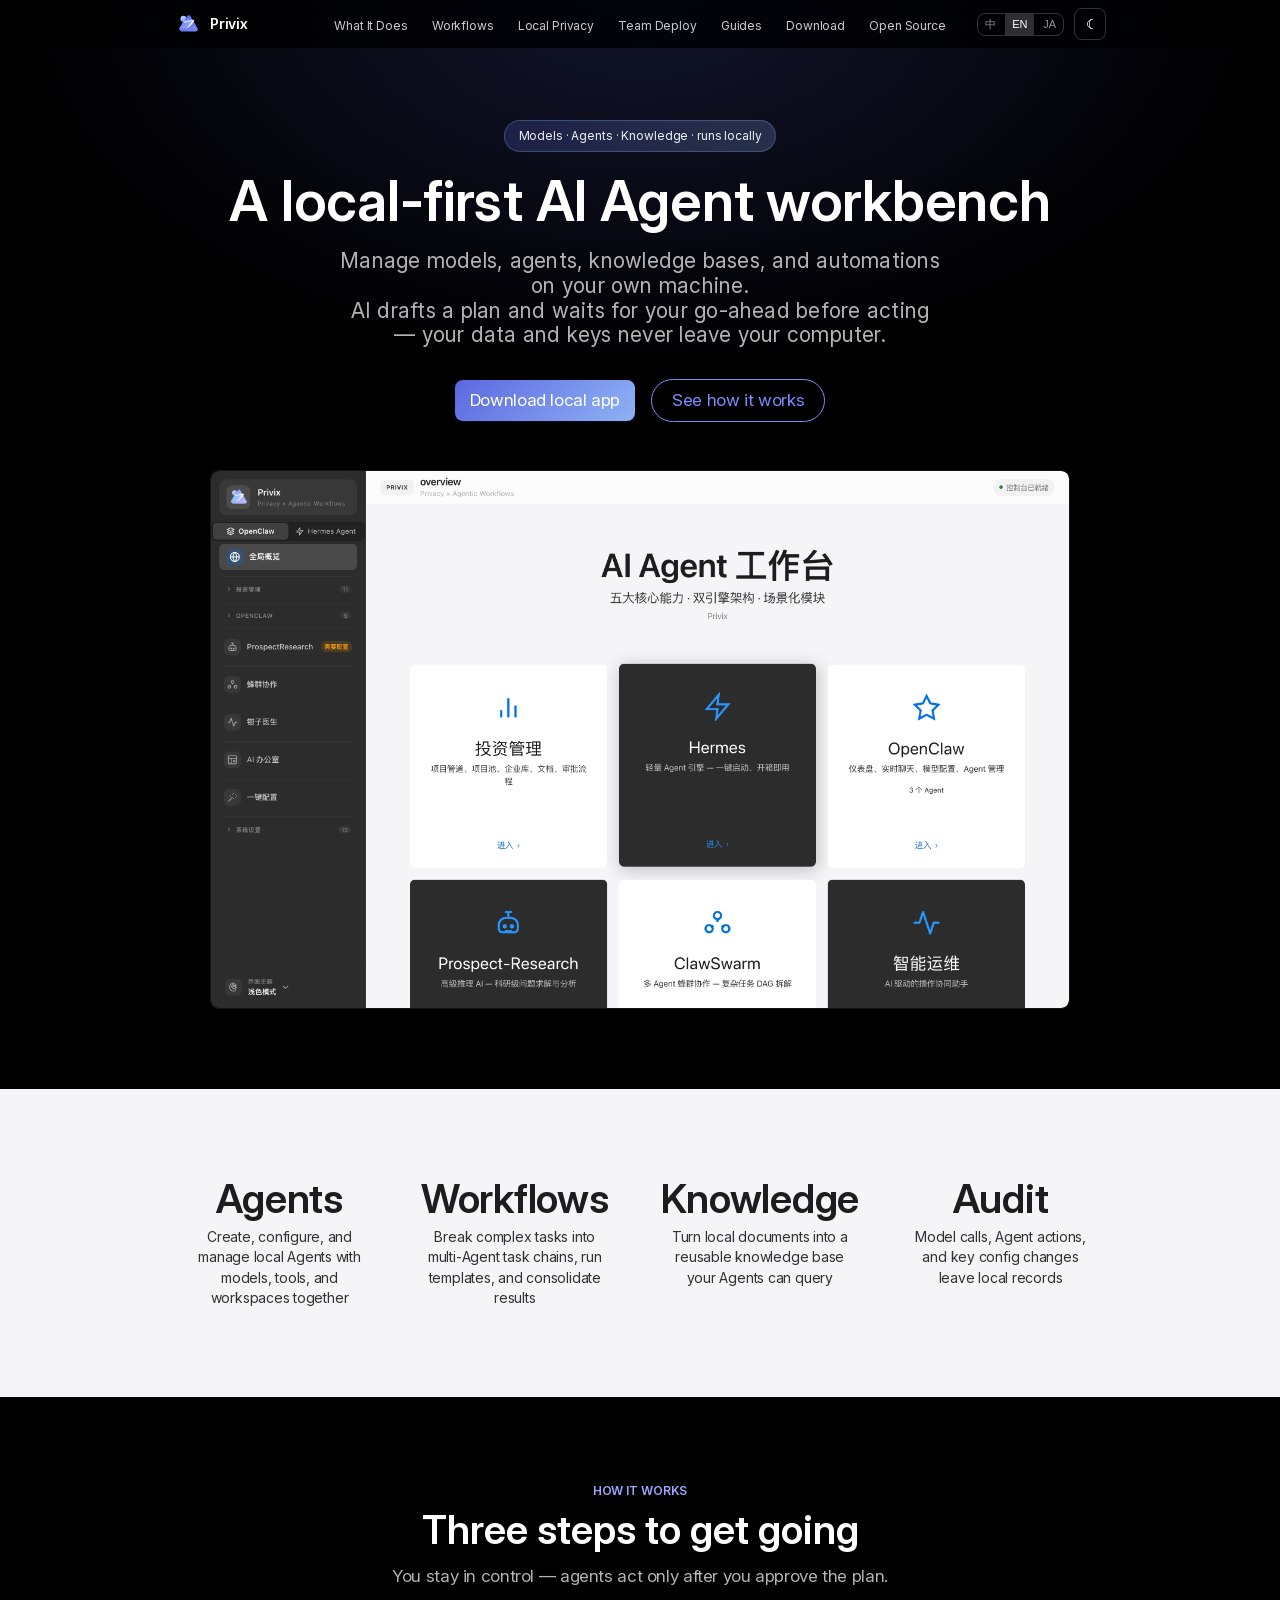
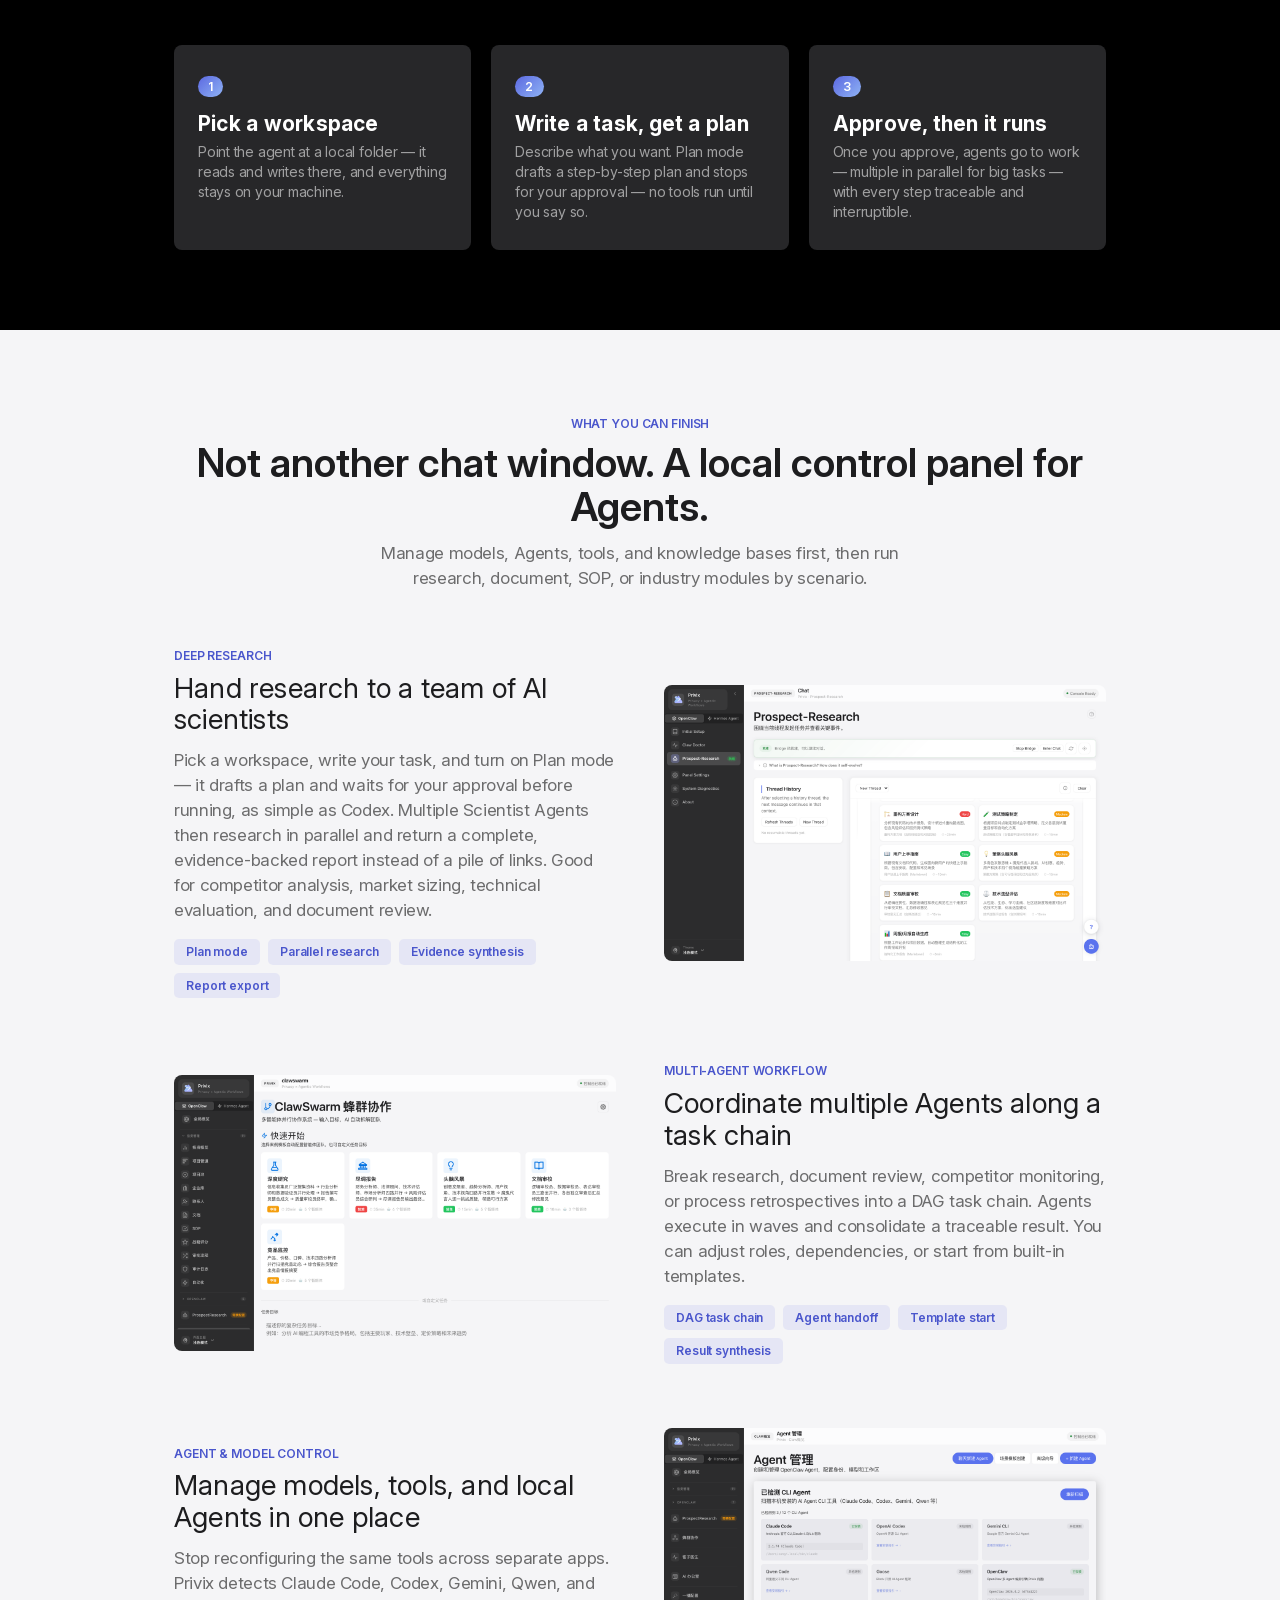
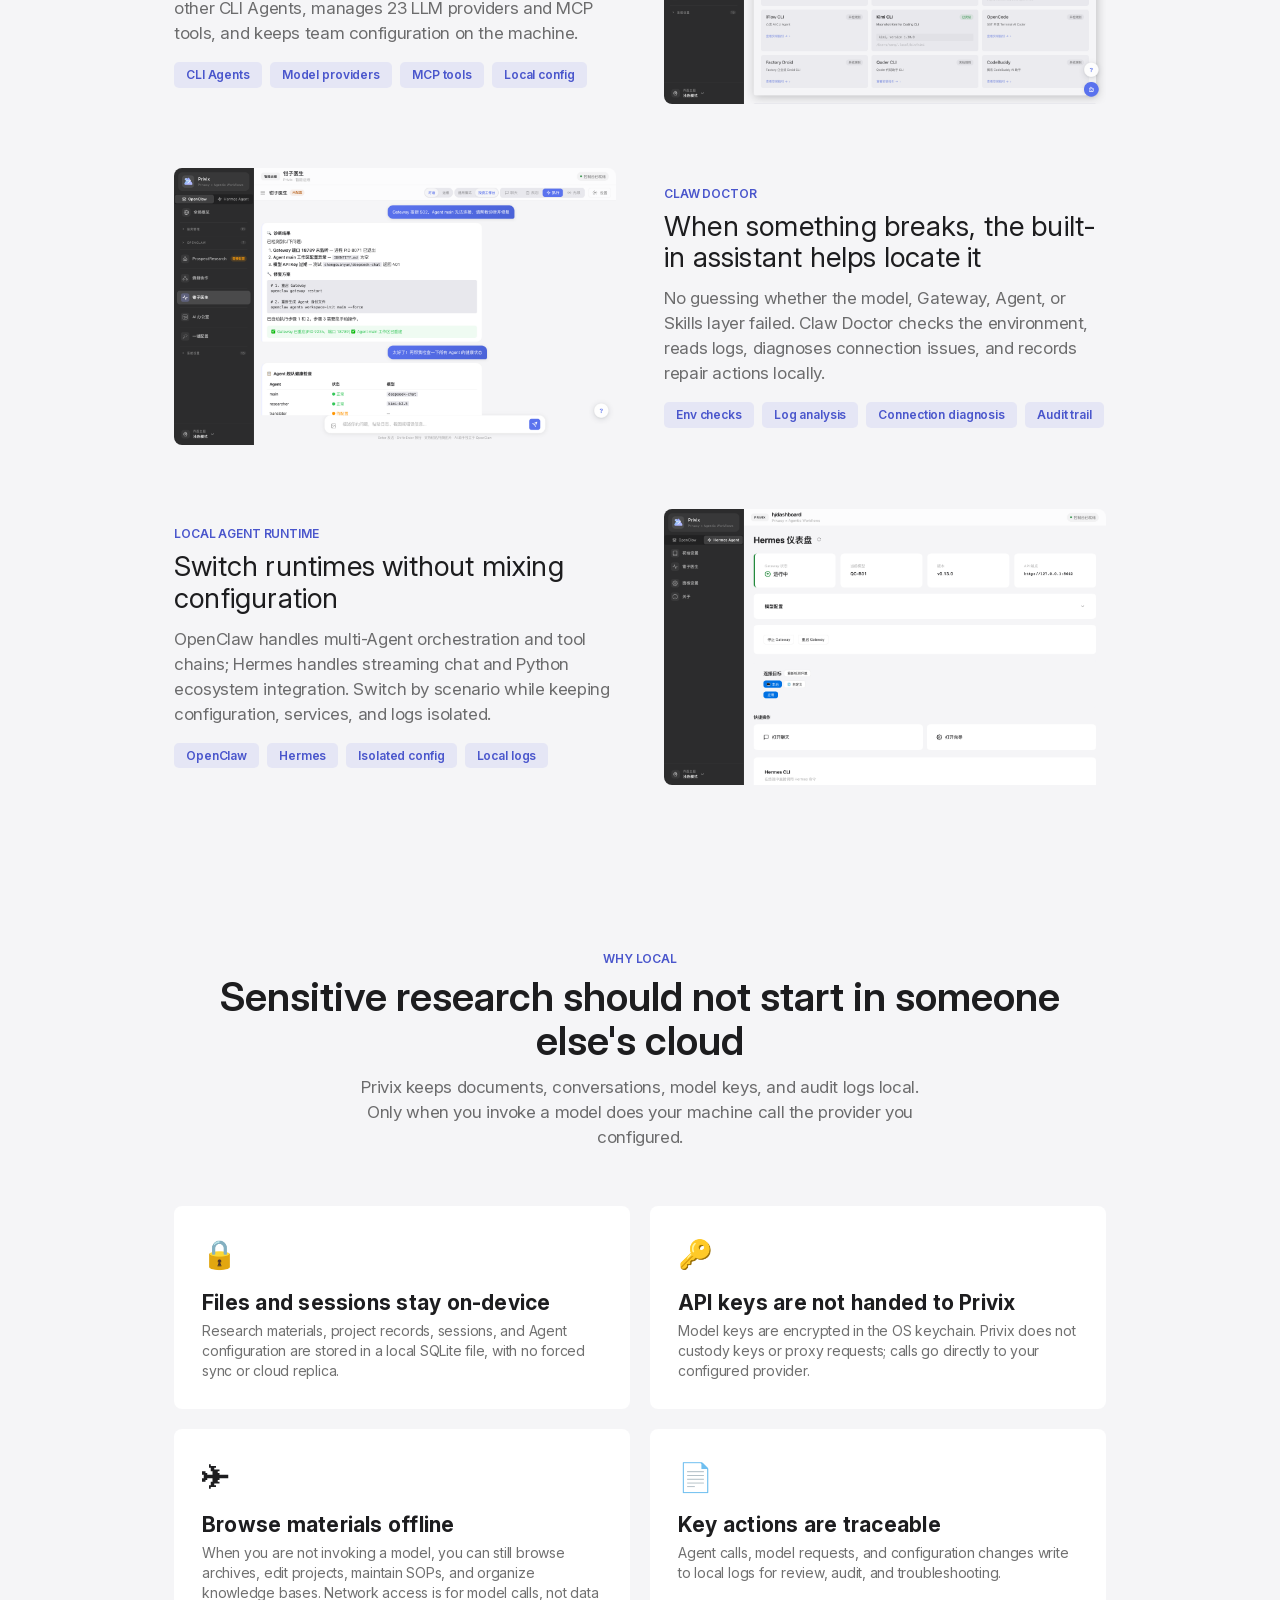
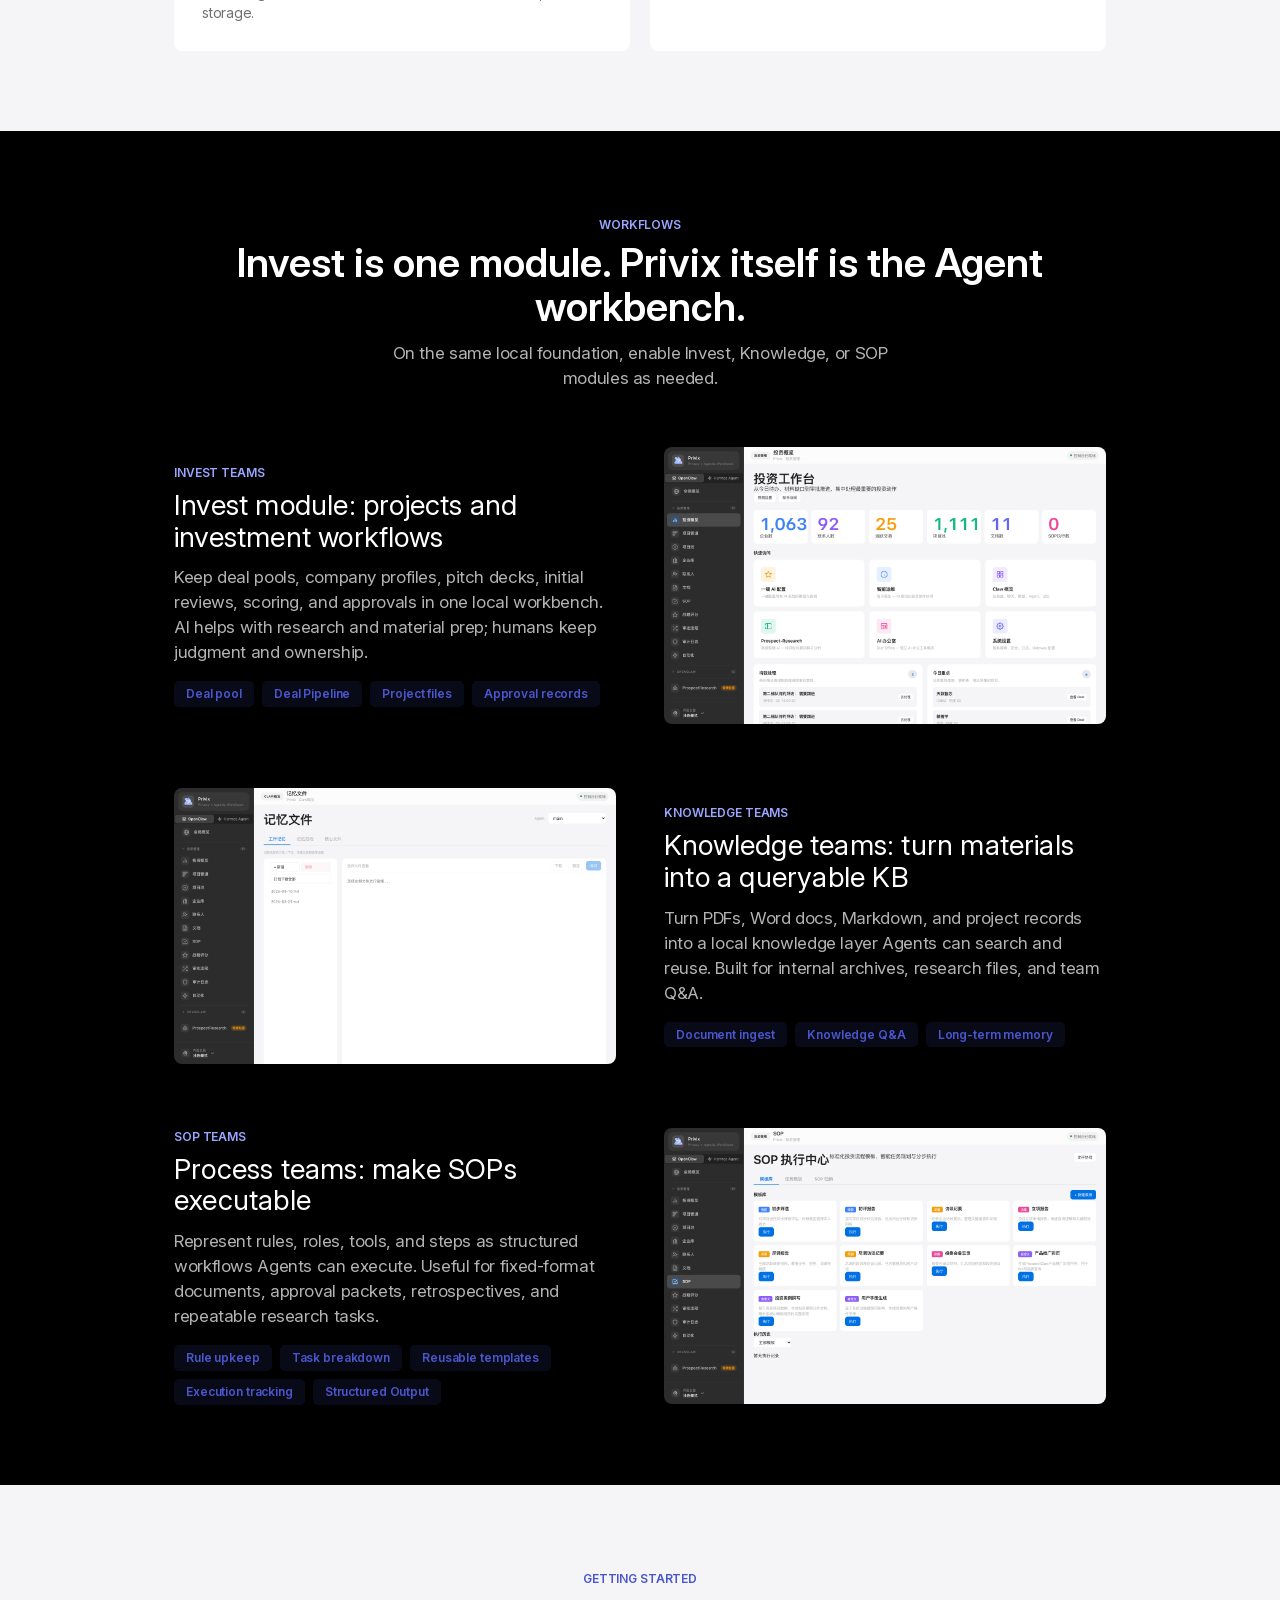
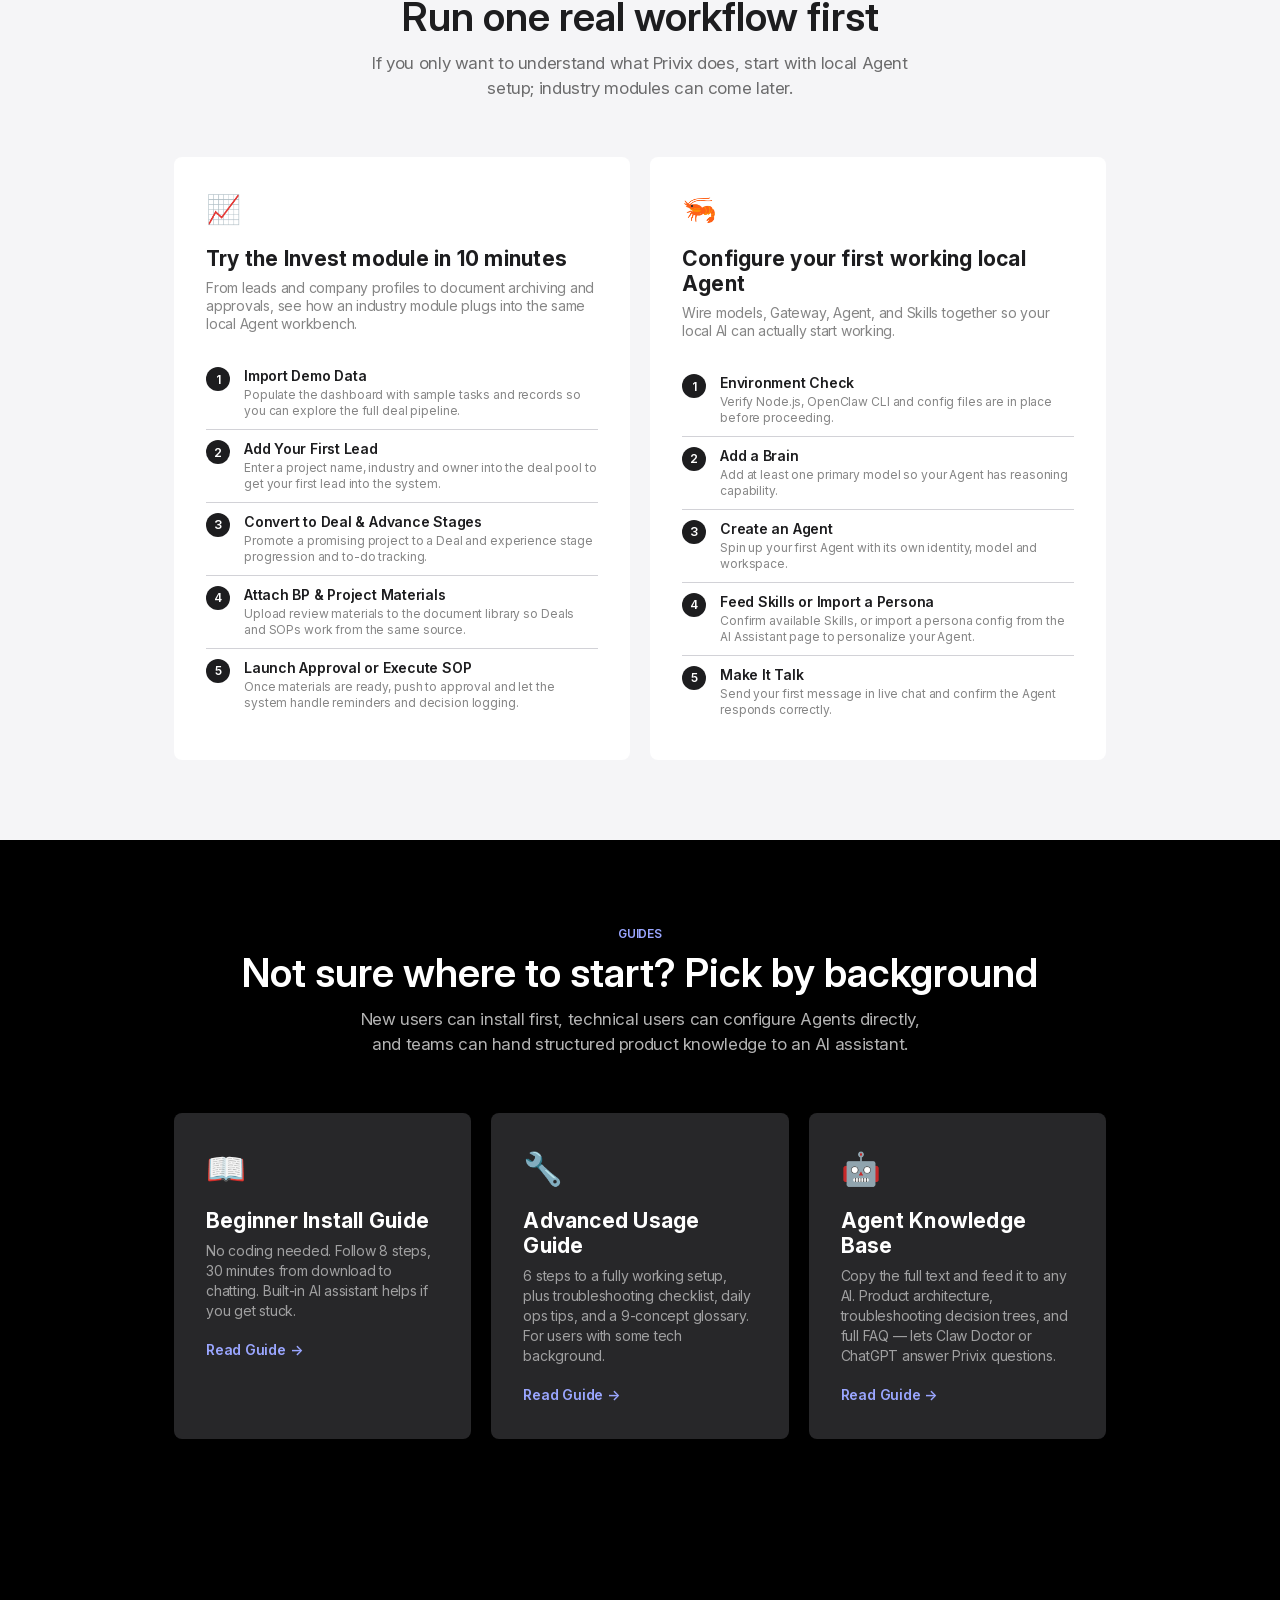
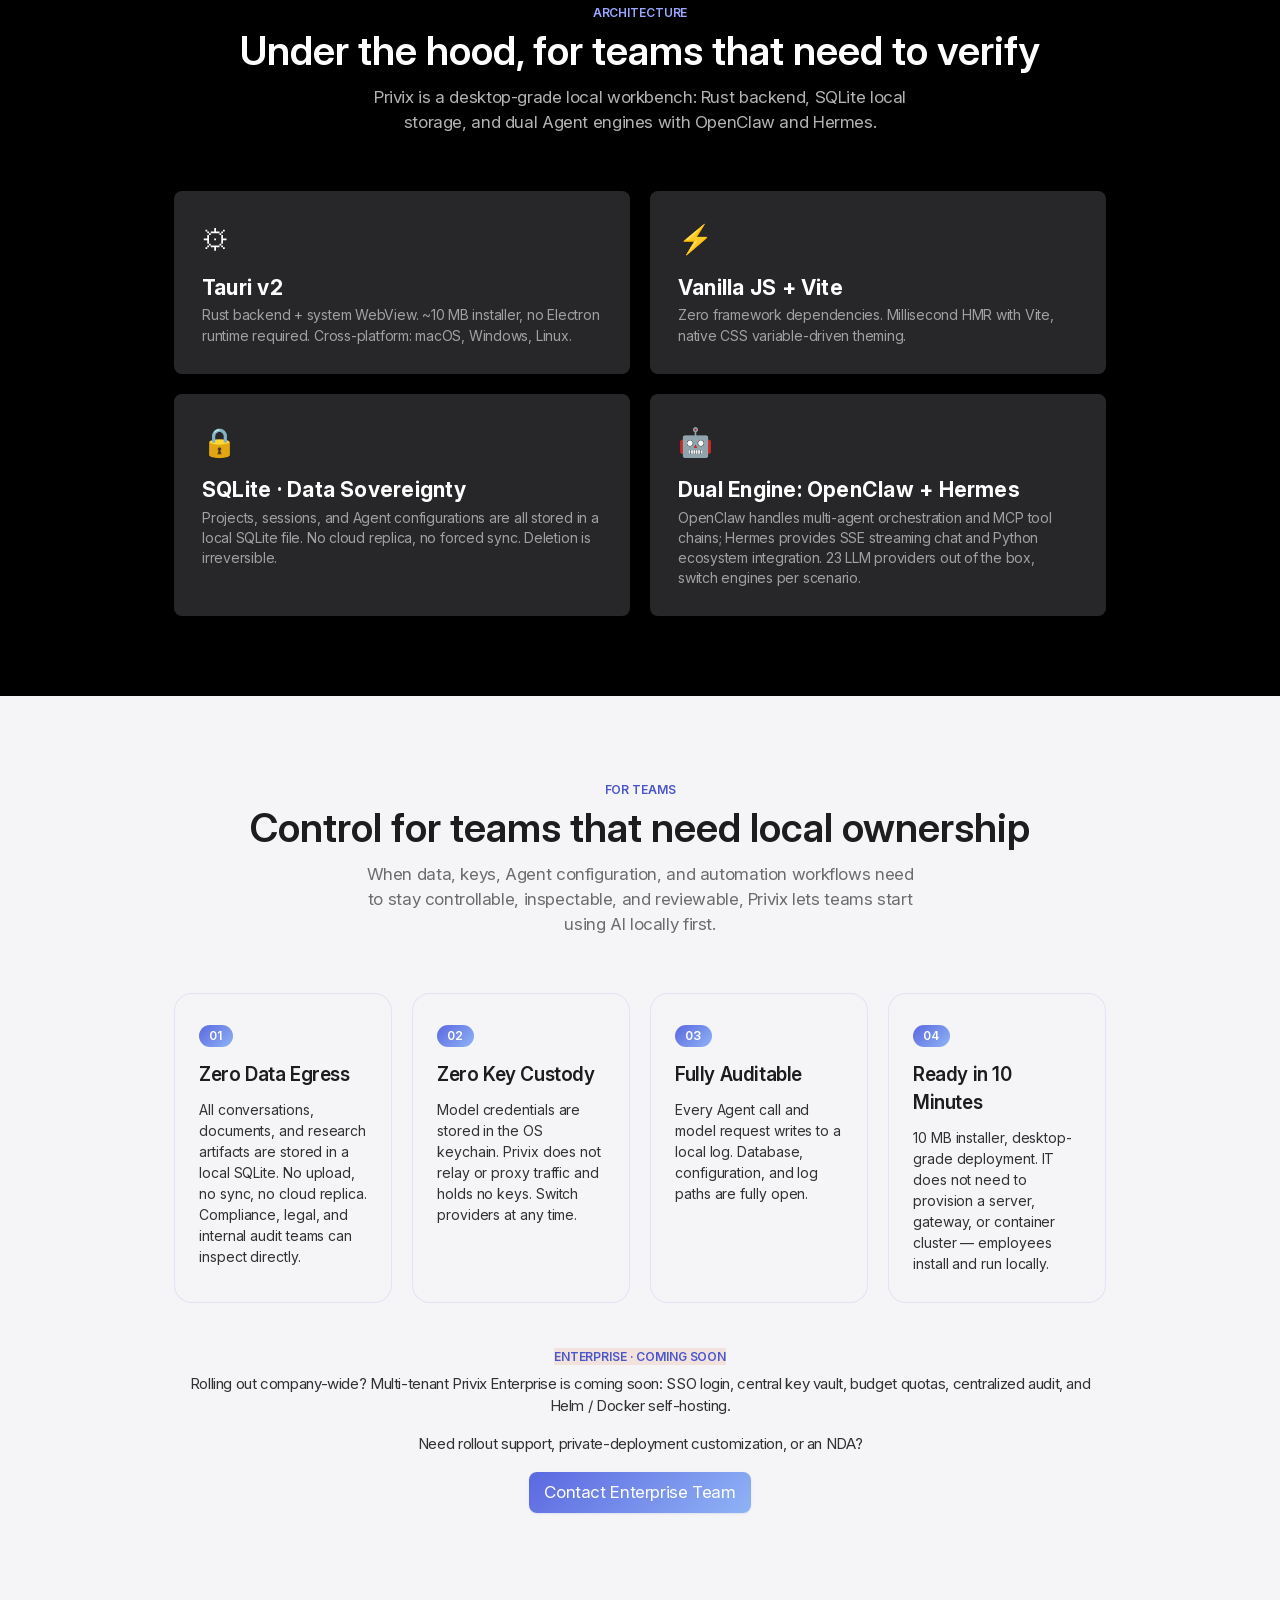
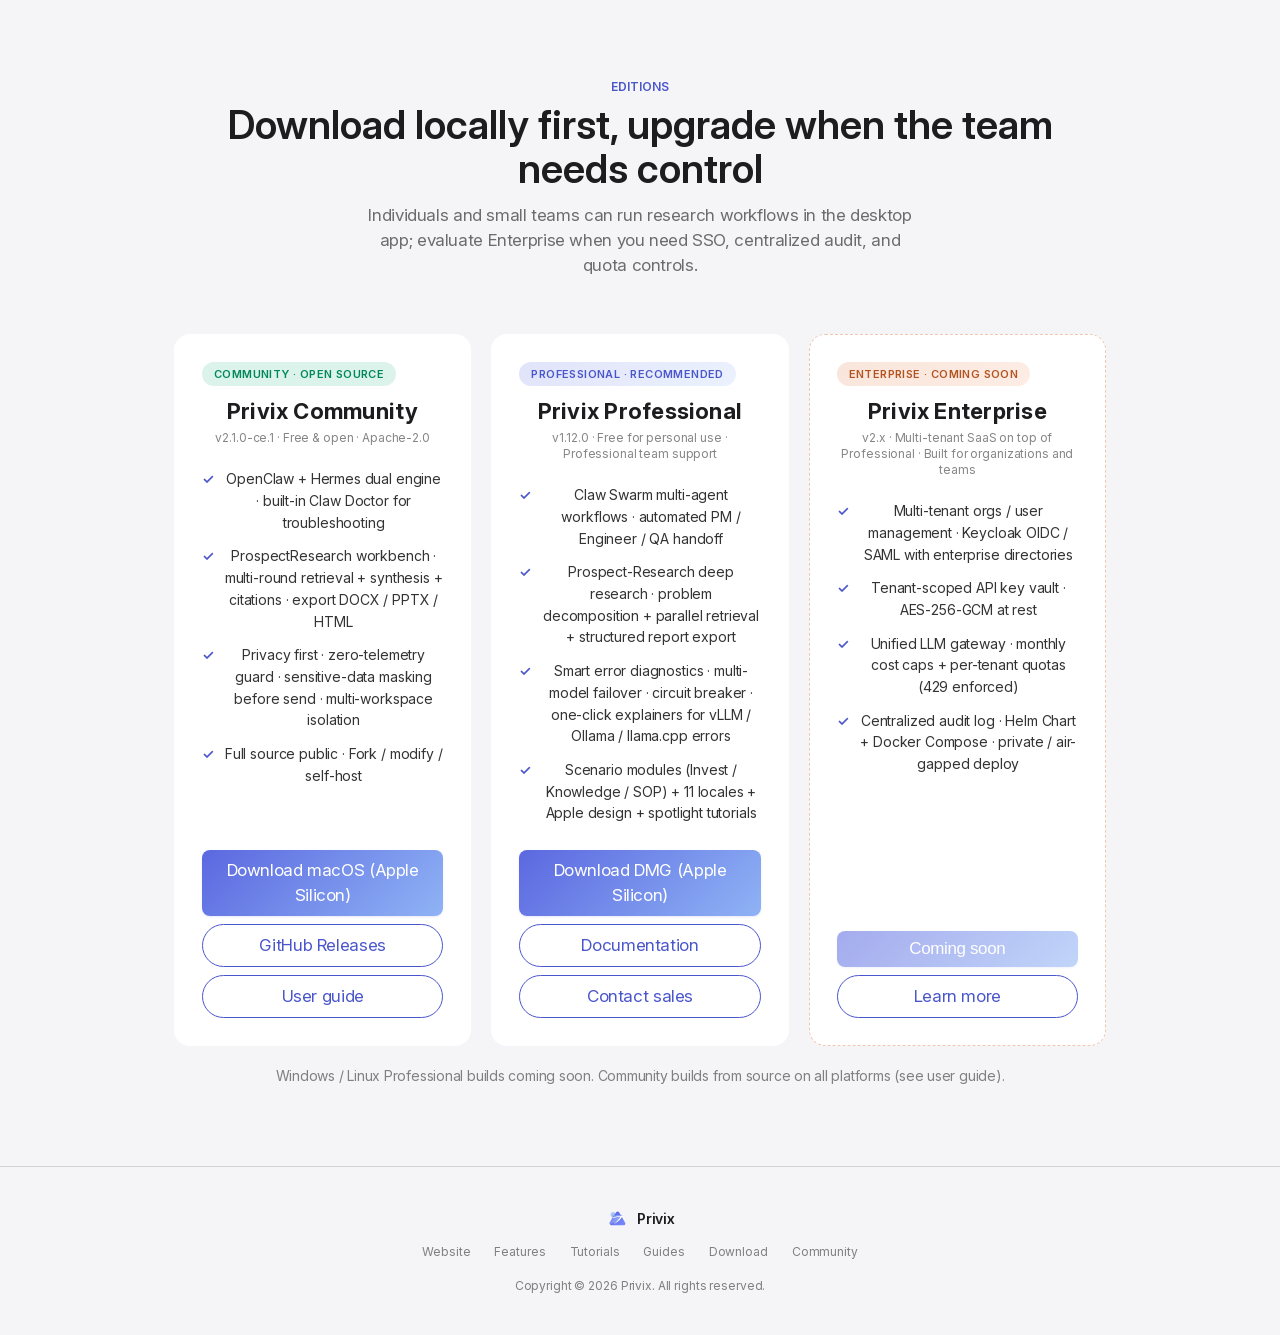
==== index.html @ 4fbb7b4d "release(v1.12.0): 发布默认免密码与签名自动更新" ====
<!DOCTYPE html>
<html lang="zh-CN">
<head>
  <meta charset="UTF-8">
  <meta name="viewport" content="width=device-width, initial-scale=1.0">
  <title>本地 AI Agent 工作台 | Privix 模型、知识库与自动化流程</title>
  <meta name="description" content="Privix 是本地运行的 AI Agent 工作台，模型、Agent、工具、知识库和自动化流程都在本机管理。数据、文件和 API Key 不离开本地，操作有完整日志可查。">
  <meta name="robots" content="index,follow,max-image-preview:large">
  <link rel="canonical" href="https://www.privix.cn/">
  <meta property="og:title" content="本地 AI Agent 工作台 | Privix 模型、知识库与自动化流程">
  <meta property="og:description" content="在本机管理模型、Agent、工具、知识库和自动化流程。数据、文件和 API Key 都留在本地，操作有完整日志。">
  <meta property="og:type" content="website">
  <meta property="og:url" content="https://www.privix.cn/">
  <meta property="og:site_name" content="Privix">
  <meta property="og:locale" content="zh_CN">
  <meta property="og:image" content="https://www.privix.cn/screenshots/desktop-overview.png">
  <meta property="og:image:width" content="2880">
  <meta property="og:image:height" content="1800">
  <meta name="twitter:card" content="summary_large_image">
  <meta name="twitter:title" content="本地 AI Agent 工作台 | Privix">
  <meta name="twitter:description" content="Privix 把模型、Agent、工具、知识库和自动化流程都放在本机管理。">
  <meta name="twitter:image" content="https://www.privix.cn/screenshots/desktop-overview.png">
  <meta name="theme-color" content="#0f172a">
  <link rel="preload" as="image" href="/screenshots/desktop-overview.png" imagesrcset="/screenshots/desktop-overview.png" fetchpriority="high">
  <link rel="icon" type="image/svg+xml" href="/images/privix-mark.svg">
  <link rel="stylesheet" href="./portal.css">
  <script type="application/ld+json">
  {
    "@context": "https://schema.org",
    "@graph": [
      {
        "@type": "Organization",
        "@id": "https://www.privix.cn/#organization",
        "name": "Privix",
        "url": "https://www.privix.cn/",
        "logo": "https://www.privix.cn/images/logo-brand.png",
        "sameAs": [
          "https://github.com/privix-community/privix"
        ]
      },
      {
        "@type": "WebSite",
        "@id": "https://www.privix.cn/#website",
        "name": "Privix",
        "url": "https://www.privix.cn/",
        "publisher": {
          "@id": "https://www.privix.cn/#organization"
        },
        "inLanguage": "zh-CN"
      },
      {
        "@type": "SoftwareApplication",
        "@id": "https://www.privix.cn/#software",
        "name": "Privix",
        "applicationCategory": "BusinessApplication",
        "operatingSystem": "macOS",
        "softwareVersion": "1.12.0",
        "url": "https://www.privix.cn/",
        "downloadUrl": "https://www.privix.cn/downloads/Privix_1.12.0_aarch64.dmg",
        "image": "https://www.privix.cn/screenshots/desktop-overview.png",
        "description": "Privix 是本地运行的 AI Agent 工作台，在本机管理模型、Agent、工具、知识库和自动化流程。",
        "publisher": {
          "@id": "https://www.privix.cn/#organization"
        },
        "offers": {
          "@type": "Offer",
          "price": "0",
          "priceCurrency": "CNY",
          "availability": "https://schema.org/InStock"
        },
        "featureList": [
          "Agent 与模型集中管理",
          "多 Agent 工作流编排",
          "本地文档与知识库",
          "SOP 自动化流程",
          "API Key 本地托管与审计日志"
        ]
      }
    ]
  }
  </script>
</head>
<body>

<!-- ═══════ 1. 导航栏 ═══════ -->
<nav class="portal-nav">
  <div class="portal-nav-inner">
    <a href="#" class="portal-nav-brand">
      <img src="/images/privix-mark.svg" alt="Privix">
      Privix
    </a>
    <ul class="portal-nav-links">
      <li><a href="#features" data-i18n="nav.features">能做什么</a></li>
      <li><a href="#invest-features" data-i18n="nav.workflows">典型工作流</a></li>
      <li><a href="#privacy" data-i18n="nav.privacy">本地隐私</a></li>
      <li><a href="#enterprise" data-i18n="nav.enterprise">企业部署</a></li>
      <li><a href="#docs" data-i18n="nav.docs">手册</a></li>
      <li><a href="#download" data-i18n="nav.download">下载</a></li>
      <li><a href="#community" data-i18n="nav.community">开源版</a></li>
    </ul>
    <div class="portal-nav-actions">
      <div class="lang-switcher">
        <button data-lang="zh-CN" onclick="switchLocale('zh-CN')">中</button>
        <button data-lang="en" onclick="switchLocale('en')">EN</button>
        <button data-lang="ja" onclick="switchLocale('ja')">JA</button>
      </div>
      <button class="theme-toggle" id="theme-toggle" data-i18n-title="nav.theme_toggle" title="切换主题">
        <span class="theme-icon">&#9790;</span>
      </button>
      <button class="hamburger" id="hamburger" data-i18n-aria="nav.menu" aria-label="菜单">
        <span></span><span></span><span></span>
      </button>
    </div>
  </div>
  <div class="mobile-menu" id="mobile-menu">
    <a href="#features" data-i18n="nav.features">能做什么</a>
    <a href="#invest-features" data-i18n="nav.workflows">典型工作流</a>
    <a href="#privacy" data-i18n="nav.privacy">本地隐私</a>
    <a href="#enterprise" data-i18n="nav.enterprise">企业部署</a>
    <a href="#docs" data-i18n="nav.docs">手册</a>
    <a href="#download" data-i18n="nav.download">下载</a>
    <a href="#community" data-i18n="nav.community">开源版</a>
  </div>
</nav>

<!-- ═══════ 2. Hero ═══════ -->
<section class="hero">
  <div class="container hero-content">
    <div class="hero-badge reveal" data-i18n-html="hero.badge">模型 · Agent · 知识库 · 本地运行</div>
    <h1 class="hero-title reveal" data-i18n="hero.title">本地运行的 AI Agent 工作台</h1>
    <p class="hero-subtitle reveal" data-i18n-html="hero.subtitle">
      在自己的电脑上管理模型、Agent、知识库与自动化流程。<br>
      复杂任务由 AI 先出计划、你确认后再执行，数据和密钥始终不离开本机。
    </p>
    <div class="hero-ctas reveal">
      <a href="#download" class="btn btn-primary" data-i18n="hero.cta_download">下载本地版</a>
      <a href="#how" class="btn btn-outline" data-i18n="hero.cta_learn">看怎么用</a>
    </div>
    <div class="hero-image reveal">
      <div class="hero-image-frame">
        <img src="/screenshots/desktop-overview.png" width="2880" height="1800" alt="Privix 本地部署 AI Agent 工作台，展示研究、Agent 管理和流程自动化模块" fetchpriority="high" decoding="async">
      </div>
    </div>
  </div>
</section>

<!-- ═══════ 3. 首页结果卡片 ═══════ -->
<section class="stats">
  <div class="container">
    <div class="stats-grid">
      <div class="stat-card reveal stagger-1">
        <div class="stat-value" data-i18n="stats.agents_value">Agent</div>
        <div class="stat-label" data-i18n="stats.agents_label">几只 Agent 同时跑，配置一处管</div>
      </div>
      <div class="stat-card reveal stagger-2">
        <div class="stat-value" data-i18n="stats.workflow_value">工作流</div>
        <div class="stat-label" data-i18n="stats.workflow_label">复杂任务交出去，结果自动汇总</div>
      </div>
      <div class="stat-card reveal stagger-3">
        <div class="stat-value" data-i18n="stats.knowledge_value">知识</div>
        <div class="stat-label" data-i18n="stats.knowledge_label">本地资料变成 Agent 能查的知识</div>
      </div>
      <div class="stat-card reveal stagger-4">
        <div class="stat-value" data-i18n="stats.control_value">审计</div>
        <div class="stat-label" data-i18n="stats.control_label">调用、改动都在本地留痕</div>
      </div>
    </div>
  </div>
</section>

<!-- ═══════ 3.5 三步上手 — Codex 式极简 ═══════ -->
<section class="section section-dark" id="how">
  <div class="container">
    <div class="section-header reveal">
      <div class="section-tag" data-i18n="how.tag">How It Works</div>
      <h2 class="section-title" data-i18n="how.title">用起来，就三步</h2>
      <p class="section-subtitle" data-i18n="how.subtitle">主动权一直在你手里：计划你点头，Agent 才动手。</p>
    </div>
    <div class="how-grid">
      <div class="tech-card reveal stagger-1">
        <span class="enterprise-card-num">1</span>
        <h3 class="tech-card-title" data-i18n="how.step1_title">指定工作区</h3>
        <p class="tech-card-desc" data-i18n="how.step1_desc">把 Agent 指向一个本地文件夹，它就在那儿读写，产出和数据都留在你机器上。</p>
      </div>
      <div class="tech-card reveal stagger-2">
        <span class="enterprise-card-num">2</span>
        <h3 class="tech-card-title" data-i18n="how.step2_title">写任务，先出计划</h3>
        <p class="tech-card-desc" data-i18n="how.step2_desc">写下你要做的事，Plan 模式先给一份分步计划，停下来等你确认——批准前不碰任何工具。</p>
      </div>
      <div class="tech-card reveal stagger-3">
        <span class="enterprise-card-num">3</span>
        <h3 class="tech-card-title" data-i18n="how.step3_title">批准后执行</h3>
        <p class="tech-card-desc" data-i18n="how.step3_desc">你点头，Agent 才开跑；复杂任务多个 Agent 并行，每一步可追溯、随时叫停。</p>
      </div>
    </div>
  </div>
</section>

<!-- ═══════ 4. 能完成什么 — 先讲产出，再讲底层能力 ═══════ -->
<section class="section section-light" id="features">
  <div class="container">
    <div class="section-header reveal">
      <div class="section-tag" data-i18n="ai.tag">What You Can Finish</div>
      <h2 class="section-title" data-i18n="ai.title">Agent 的本地控制台</h2>
      <p class="section-subtitle" data-i18n="ai.subtitle">都在一处。模型、Agent、工具、知识库，不用再开第二个软件。</p>
    </div>

    <!-- Prospect-Research -->
    <div class="showcase-row reveal">
      <div class="showcase-text">
        <div class="showcase-label" data-i18n="ai.evo_label">Deep Research</div>
        <h3 class="showcase-title" data-i18n="ai.evo_title">把研究交给一群 AI 科学家</h3>
        <p class="showcase-desc" data-i18n="ai.evo_desc">指定工作区、写下任务，开 Plan 模式让它先出计划、你批准后再执行——像 Codex 一样简单。几个 Scientist Agent 并行去查，带证据的完整报告一次给齐，而不是一堆链接。竞品分析、市场测算、技术选型、文档审阅都用得上。</p>
        <div class="showcase-chips">
          <span class="chip" data-i18n="ai.evo_chip1">Plan 模式</span>
          <span class="chip" data-i18n="ai.evo_chip2">并行研究</span>
          <span class="chip" data-i18n="ai.evo_chip3">证据汇总</span>
          <span class="chip" data-i18n="ai.evo_chip4">报告导出</span>
        </div>
      </div>
      <div class="showcase-image" data-lightbox>
        <img src="/screenshots/desktop-evoscientist.png" width="2880" height="1800" loading="lazy" decoding="async" alt="Privix Prospect-Research 多 Scientist 深度研究工作流案例画廊">
      </div>
    </div>

    <!-- Agentic Swarm -->
    <div class="showcase-row reverse reveal">
      <div class="showcase-text">
        <div class="showcase-label" data-i18n="ai.swarm_label">Multi-Agent Workflow</div>
        <h3 class="showcase-title" data-i18n="ai.swarm_title">复杂任务，可以放手</h3>
        <p class="showcase-desc" data-i18n="ai.swarm_desc">需要分多步、多人接力的活，一次写成任务链交出去。Agent 一波一波接着跑，每一步都可追溯。研究、文档审阅、竞品监控、流程复盘都适用。</p>
        <div class="showcase-chips">
          <span class="chip" data-i18n="ai.swarm_chip1">DAG 任务链</span>
          <span class="chip" data-i18n="ai.swarm_chip2">多 Agent 接力</span>
          <span class="chip" data-i18n="ai.swarm_chip3">模板启动</span>
          <span class="chip" data-i18n="ai.swarm_chip4">结果汇总</span>
        </div>
      </div>
      <div class="showcase-image" data-lightbox>
        <img src="/screenshots/desktop-clawswarm.png" width="2880" height="1800" loading="lazy" decoding="async" alt="Privix Agentic Swarm 基于 DAG 的多 Agent 并行执行界面">
      </div>
    </div>

    <!-- Agent Studio -->
    <div class="showcase-row reveal">
      <div class="showcase-text">
        <div class="showcase-label" data-i18n="ai.fleet_label">Agent & Model Control</div>
        <h3 class="showcase-title" data-i18n="ai.fleet_title">一处配齐</h3>
        <p class="showcase-desc" data-i18n="ai.fleet_desc">Claude Code、Codex、Gemini、Qwen 装了哪个 Privix 自己能看见。23 家模型 Provider 和 MCP 工具配一次，几个 Agent 共用。配置不出本机。</p>
        <div class="showcase-chips">
          <span class="chip" data-i18n="ai.fleet_chip1">CLI Agent</span>
          <span class="chip" data-i18n="ai.fleet_chip2">模型 Provider</span>
          <span class="chip" data-i18n="ai.fleet_chip3">MCP 工具</span>
          <span class="chip" data-i18n="ai.fleet_chip4">本地配置</span>
        </div>
      </div>
      <div class="showcase-image" data-lightbox>
        <img src="/screenshots/desktop-agent-management.png" width="2880" height="1800" loading="lazy" decoding="async" alt="Privix Agent Studio 集中管理 CLI Agent、模型和 MCP 配置">
      </div>
    </div>

    <!-- Claw Doctor -->
    <div class="showcase-row reverse reveal">
      <div class="showcase-text">
        <div class="showcase-label" data-i18n="ai.assistant_label">Claw Doctor</div>
        <h3 class="showcase-title" data-i18n="ai.assistant_title">排障不靠猜</h3>
        <p class="showcase-desc" data-i18n="ai.assistant_desc">哪一层出了问题，Claw Doctor 会自己去看——检查环境、读日志、诊断连接，每一步都留下记录。你不用一项项排查。</p>
        <div class="showcase-chips">
          <span class="chip" data-i18n="ai.assistant_chip1">环境检查</span>
          <span class="chip" data-i18n="ai.assistant_chip2">日志分析</span>
          <span class="chip" data-i18n="ai.assistant_chip3">连接诊断</span>
          <span class="chip" data-i18n="ai.assistant_chip4">审计留痕</span>
        </div>
      </div>
      <div class="showcase-image" data-lightbox>
        <img src="/screenshots/desktop-claw-assistant.png" width="2880" height="1800" loading="lazy" decoding="async" alt="Privix 钳子医生运维诊断与自动修复界面">
      </div>
    </div>

    <!-- Hermes 引擎 -->
    <div class="showcase-row reveal">
      <div class="showcase-text">
        <div class="showcase-label" data-i18n="ai.hermes_label">Local Agent Runtime</div>
        <h3 class="showcase-title" data-i18n="ai.hermes_title">两套引擎，互不打扰</h3>
        <p class="showcase-desc" data-i18n="ai.hermes_desc">OpenClaw 跑多 Agent 编排和工具链，Hermes 跑流式对话和 Python 生态。来回切，配置、服务、日志都不会搅在一起。</p>
        <div class="showcase-chips">
          <span class="chip" data-i18n="ai.hermes_chip1">OpenClaw</span>
          <span class="chip" data-i18n="ai.hermes_chip2">Hermes</span>
          <span class="chip" data-i18n="ai.hermes_chip3">隔离配置</span>
          <span class="chip" data-i18n="ai.hermes_chip4">本地日志</span>
        </div>
      </div>
      <div class="showcase-image" data-lightbox>
        <img src="/screenshots/desktop-hermes-dashboard.png" width="2880" height="1800" loading="lazy" decoding="async" alt="Privix Hermes Dashboard 显示 Gateway 运行状态与双引擎切换">
      </div>
    </div>
  </div>
</section>

<!-- ═══════ 4.5 为什么本地运行 — Privix 品牌核心承诺 ═══════ -->
<section class="section section-light" id="privacy">
  <div class="container">
    <div class="section-header reveal">
      <div class="section-tag" data-i18n="privacy.tag">Why Local</div>
      <h2 class="section-title" data-i18n="privacy.title">资料留在你电脑上</h2>
      <p class="section-subtitle" data-i18n="privacy.subtitle">Privix 把文档、会话、模型密钥和审计日志都留在本地。只有你主动调用模型时，才从本机直连自己配置的 Provider。</p>
    </div>

    <div class="tech-grid">
      <div class="tech-card reveal stagger-1">
        <div class="tech-card-spotlight"></div>
        <div class="tech-card-icon">&#128274;</div>
        <h3 class="tech-card-title" data-i18n="privacy.card1_title">文件和会话留在本机</h3>
        <p class="tech-card-desc" data-i18n="privacy.card1_desc">研究材料、项目记录、会话和 Agent 配置全部存储在本机 SQLite 文件中，没有强制同步和云端副本。</p>
      </div>
      <div class="tech-card reveal stagger-2">
        <div class="tech-card-spotlight"></div>
        <div class="tech-card-icon">&#128273;</div>
        <h3 class="tech-card-title" data-i18n="privacy.card2_title">API Key 不交给 Privix</h3>
        <p class="tech-card-desc" data-i18n="privacy.card2_desc">模型密钥加密存储在本地 keychain。Privix 不托管密钥、不代理请求，模型调用直接发往你配置的 Provider。</p>
      </div>
      <div class="tech-card reveal stagger-3">
        <div class="tech-card-spotlight"></div>
        <div class="tech-card-icon">&#9992;</div>
        <h3 class="tech-card-title" data-i18n="privacy.card3_title">无网也能查资料</h3>
        <p class="tech-card-desc" data-i18n="privacy.card3_desc">不调用模型时，仍可浏览本地档案、编辑项目、维护 SOP 和整理知识库。网络只是模型调用所需，不是数据入口。</p>
      </div>
      <div class="tech-card reveal stagger-4">
        <div class="tech-card-spotlight"></div>
        <div class="tech-card-icon">&#128196;</div>
        <h3 class="tech-card-title" data-i18n="privacy.card4_title">关键动作可追踪</h3>
        <p class="tech-card-desc" data-i18n="privacy.card4_desc">Agent 调用、模型请求和配置修改都写入本地日志，方便团队复盘、内审和问题定位。</p>
      </div>
    </div>
  </div>
</section>

<!-- ═══════ 5. 功能亮点 — 场景化模块 ═══════ -->
<section class="section section-dark" id="invest-features">
  <div class="container">
    <div class="section-header reveal">
      <div class="section-tag" data-i18n="features.tag">Workflows</div>
      <h2 class="section-title" data-i18n="features.title">三个行业模块</h2>
      <p class="section-subtitle" data-i18n="features.subtitle">同一个本地底座，需要哪个模块开哪个。</p>
    </div>

    <!-- 行 1: Invest Profile -->
    <div class="showcase-row reveal">
      <div class="showcase-text">
        <div class="showcase-label" data-i18n="features.row1_label">Invest Teams</div>
        <h3 class="showcase-title" data-i18n="features.row1_title">投资团队：从线索到审批</h3>
        <p class="showcase-desc" data-i18n="features.row1_desc">
          项目池、公司资料、BP、初评、评分、审批链都在一个工作台。AI 负责查资料和整材料，要不要投人来定。
        </p>
        <div class="showcase-chips">
          <span class="chip" data-i18n="features.row1_chip1">项目池</span>
          <span class="chip" data-i18n="features.row1_chip2">Deal Pipeline</span>
          <span class="chip" data-i18n="features.row1_chip3">项目材料</span>
          <span class="chip" data-i18n="features.row1_chip4">审批记录</span>
        </div>
      </div>
      <div class="showcase-image" data-lightbox>
        <img src="/screenshots/desktop-investment-dashboard.png" width="2880" height="1800" loading="lazy" decoding="async" alt="Privix Invest Profile 投资工作台模块，包含项目池和 Deal Pipeline">
      </div>
    </div>

    <!-- 行 2: Knowledge Profile -->
    <div class="showcase-row reverse reveal">
      <div class="showcase-text">
        <div class="showcase-label" data-i18n="features.row2_label">Knowledge Teams</div>
        <h3 class="showcase-title" data-i18n="features.row2_title">知识团队：资料能问能查</h3>
        <p class="showcase-desc" data-i18n="features.row2_desc">
          PDF、Word、Markdown、项目记录丢进来，整理成 Agent 能查、能反复用的知识。适合内部资料库、研究档案、团队问答。
        </p>
        <div class="showcase-chips">
          <span class="chip" data-i18n="features.row2_chip1">文档导入</span>
          <span class="chip" data-i18n="features.row2_chip2">知识问答</span>
          <span class="chip" data-i18n="features.row2_chip3">长期记忆</span>
        </div>
      </div>
      <div class="showcase-image" data-lightbox>
        <img src="/screenshots/desktop-memory-panel.png" width="2880" height="1800" loading="lazy" decoding="async" alt="Privix Knowledge Profile Agent 知识库与长期记忆面板">
      </div>
    </div>

    <!-- 行 3: SOP Profile -->
    <div class="showcase-row reveal">
      <div class="showcase-text">
        <div class="showcase-label" data-i18n="features.row3_label">SOP Teams</div>
        <h3 class="showcase-title" data-i18n="features.row3_title">流程团队：SOP 自己跑</h3>
        <p class="showcase-desc" data-i18n="features.row3_desc">
          规则、角色、工具、步骤一次写清楚，Agent 照着做。适合格式固定的文档、审批材料、复盘报告，还有那些每次都要做一遍的活。
        </p>
        <div class="showcase-chips">
          <span class="chip" data-i18n="features.row3_chip1">规则维护</span>
          <span class="chip" data-i18n="features.row3_chip2">任务拆解</span>
          <span class="chip" data-i18n="features.row3_chip3">模板复用</span>
          <span class="chip" data-i18n="features.row3_chip4">执行监督</span>
          <span class="chip" data-i18n="features.row3_chip5">结构化输出</span>
        </div>
      </div>
      <div class="showcase-image" data-lightbox>
        <img src="/screenshots/desktop-sop.png" width="2880" height="1800" loading="lazy" decoding="async" alt="Privix SOP Profile 用于 Agent 规则维护、任务规划和结构化输出">
      </div>
    </div>
  </div>
</section>

<!-- ═══════ 6. 教程引导 ═══════ -->
<section class="section section-light" id="tutorials">
  <div class="container">
    <div class="section-header reveal">
      <div class="section-tag" data-i18n="tutorials.tag">Getting Started</div>
      <h2 class="section-title" data-i18n="tutorials.title">先跑通一条真实工作流</h2>
      <p class="section-subtitle" data-i18n="tutorials.subtitle">如果你只是想知道 Privix 到底能干什么，先从本地 Agent 配置开始；行业模块可以之后再看。</p>
    </div>

    <div class="tutorials-grid">
      <!-- 投资工作台教程 -->
      <div class="tutorial-card reveal stagger-1">
        <div class="tutorial-card-icon">&#128200;</div>
        <h3 class="tutorial-card-title" data-i18n="tutorials.invest_title">10 分钟体验 Invest 模块</h3>
        <p class="tutorial-card-desc" data-i18n="tutorials.invest_desc">从线索、公司资料到材料归档和审批，快速了解行业模块如何接入同一个本地 Agent 工作台。</p>
        <ol class="tutorial-steps">
          <li class="tutorial-step">
            <div class="tutorial-step-num">1</div>
            <div class="tutorial-step-body">
              <div class="tutorial-step-title" data-i18n="tutorials.invest_s1_title">导入演示数据</div>
              <div class="tutorial-step-desc" data-i18n="tutorials.invest_s1_desc">先让首页出现一组可浏览的任务和样例，后面的项目池、Deal 才有完整链路可看。</div>
            </div>
          </li>
          <li class="tutorial-step">
            <div class="tutorial-step-num">2</div>
            <div class="tutorial-step-body">
              <div class="tutorial-step-title" data-i18n="tutorials.invest_s2_title">在项目池录入第一条线索</div>
              <div class="tutorial-step-desc" data-i18n="tutorials.invest_s2_desc">把项目名称、行业、负责人先放进项目池，先把线索进入系统。</div>
            </div>
          </li>
          <li class="tutorial-step">
            <div class="tutorial-step-num">3</div>
            <div class="tutorial-step-body">
              <div class="tutorial-step-title" data-i18n="tutorials.invest_s3_title">转成 Deal 并推进阶段</div>
              <div class="tutorial-step-desc" data-i18n="tutorials.invest_s3_desc">把值得跟进的项目转成 Deal，体验阶段推进和待办记录。</div>
            </div>
          </li>
          <li class="tutorial-step">
            <div class="tutorial-step-num">4</div>
            <div class="tutorial-step-body">
              <div class="tutorial-step-title" data-i18n="tutorials.invest_s4_title">补齐 BP、初评或项目材料</div>
              <div class="tutorial-step-desc" data-i18n="tutorials.invest_s4_desc">把审批会用到的材料挂到文档库，让 Deal 和 SOP 围绕同一份资料工作。</div>
            </div>
          </li>
          <li class="tutorial-step">
            <div class="tutorial-step-num">5</div>
            <div class="tutorial-step-body">
              <div class="tutorial-step-title" data-i18n="tutorials.invest_s5_title">发起审批或执行 SOP</div>
              <div class="tutorial-step-desc" data-i18n="tutorials.invest_s5_desc">材料齐套后推进到审批，让系统帮你提醒流程、留下决策记录。</div>
            </div>
          </li>
        </ol>
      </div>

      <!-- OpenClaw Agent 养成教程 -->
      <div class="tutorial-card reveal stagger-2">
        <div class="tutorial-card-icon">&#129424;</div>
        <h3 class="tutorial-card-title" data-i18n="tutorials.agent_title">配置第一只可用的本地 Agent</h3>
        <p class="tutorial-card-desc" data-i18n="tutorials.agent_desc">按这 5 步把模型、Gateway、Agent 和 Skills 串起来，确认你的本地 AI 能真正开始工作。</p>
        <ol class="tutorial-steps">
          <li class="tutorial-step">
            <div class="tutorial-step-num">1</div>
            <div class="tutorial-step-body">
              <div class="tutorial-step-title" data-i18n="tutorials.agent_s1_title">环境体检</div>
              <div class="tutorial-step-desc" data-i18n="tutorials.agent_s1_desc">确认 Node.js、OpenClaw CLI 和配置文件是否齐全，先把底座检查清楚。</div>
            </div>
          </li>
          <li class="tutorial-step">
            <div class="tutorial-step-num">2</div>
            <div class="tutorial-step-body">
              <div class="tutorial-step-title" data-i18n="tutorials.agent_s2_title">配置主模型</div>
              <div class="tutorial-step-desc" data-i18n="tutorials.agent_s2_desc">添加至少一个主模型，确保后面创建 Agent 时有可用的推理能力。</div>
            </div>
          </li>
          <li class="tutorial-step">
            <div class="tutorial-step-num">3</div>
            <div class="tutorial-step-body">
              <div class="tutorial-step-title" data-i18n="tutorials.agent_s3_title">创建第一只 Agent</div>
              <div class="tutorial-step-desc" data-i18n="tutorials.agent_s3_desc">创建第一只 Agent，给它独立身份、模型和工作区。</div>
            </div>
          </li>
          <li class="tutorial-step">
            <div class="tutorial-step-num">4</div>
            <div class="tutorial-step-body">
              <div class="tutorial-step-title" data-i18n="tutorials.agent_s4_title">喂技能或装灵魂</div>
              <div class="tutorial-step-desc" data-i18n="tutorials.agent_s4_desc">确认可用 Skill，或去 AI 助手页导入灵魂配置让 Agent 更像你的团队。</div>
            </div>
          </li>
          <li class="tutorial-step">
            <div class="tutorial-step-num">5</div>
            <div class="tutorial-step-body">
              <div class="tutorial-step-title" data-i18n="tutorials.agent_s5_title">让 Agent 回复</div>
              <div class="tutorial-step-desc" data-i18n="tutorials.agent_s5_desc">去实时聊天发第一条消息，确认 Agent 真正能对话。</div>
            </div>
          </li>
        </ol>
      </div>
    </div>
  </div>
</section>

<!-- ═══════ 6.5 手册与文档 ═══════ -->
<section class="section section-dark" id="docs">
  <div class="container">
    <div class="section-header reveal">
      <div class="section-tag" data-i18n="docs.tag">Guides</div>
      <h2 class="section-title" data-i18n="docs.title">不知道从哪开始，就按背景选一本</h2>
      <p class="section-subtitle" data-i18n="docs.subtitle">新用户先装起来，技术用户直接配 Agent，团队可以把结构化知识库交给 AI 助手阅读。</p>
    </div>

    <div class="docs-grid">
      <a href="/beginner-guide.html" class="doc-card reveal stagger-1">
        <div class="doc-card-icon">📖</div>
        <h3 class="doc-card-title" data-i18n="docs.beginner_title">零基础安装指南</h3>
        <p class="doc-card-desc" data-i18n="docs.beginner_desc">不用懂代码，跟着 8 步走就行。半小时从下载到能聊天，卡住了问内置 AI 助手。</p>
        <span class="doc-card-link" data-i18n="docs.read_guide">阅读指南 →</span>
      </a>
      <a href="/usage-guide.html" class="doc-card reveal stagger-2">
        <div class="doc-card-icon">🔧</div>
        <h3 class="doc-card-title" data-i18n="docs.usage_title">进阶使用指南</h3>
        <p class="doc-card-desc" data-i18n="docs.usage_desc">6 步跑通完整链路，附排障清单、日常管理要点和 9 个概念速查。适合有一定技术基础的用户。</p>
        <span class="doc-card-link" data-i18n="docs.read_guide">阅读指南 →</span>
      </a>
      <a href="/agent-guide.html" class="doc-card reveal stagger-3">
        <div class="doc-card-icon">🤖</div>
        <h3 class="doc-card-title" data-i18n="docs.agent_title">Agent 知识库</h3>
        <p class="doc-card-desc" data-i18n="docs.agent_desc">复制全文丢给 AI 就行。产品架构、排障决策树、完整 FAQ，让钳子医生或 ChatGPT 能回答关于 Privix 的问题。</p>
        <span class="doc-card-link" data-i18n="docs.read_guide">阅读指南 →</span>
      </a>
    </div>
  </div>
</section>

<!-- ═══════ 7. 技术架构 ═══════ -->
<section class="section section-dark" id="tech">
  <div class="container">
    <div class="section-header reveal">
      <div class="section-tag" data-i18n="tech.tag">Architecture</div>
      <h2 class="section-title" data-i18n="tech.title">底层能力，留给需要确认的人看</h2>
      <p class="section-subtitle" data-i18n="tech.subtitle">Rust 后端、SQLite 本地存储、OpenClaw 与 Hermes 双引擎。</p>
    </div>

    <div class="tech-grid">
      <div class="tech-card reveal stagger-1">
        <div class="tech-card-spotlight"></div>
        <div class="tech-card-icon">&#9881;</div>
        <h3 class="tech-card-title" data-i18n="tech.tauri_title">Tauri v2</h3>
        <p class="tech-card-desc" data-i18n="tech.tauri_desc">Rust 后端 + 系统 WebView，安装包 10MB，不依赖 Electron。macOS、Windows、Linux 都能跑。</p>
      </div>
      <div class="tech-card reveal stagger-2">
        <div class="tech-card-spotlight"></div>
        <div class="tech-card-icon">&#9889;</div>
        <h3 class="tech-card-title" data-i18n="tech.vite_title">Vanilla JS + Vite</h3>
        <p class="tech-card-desc" data-i18n="tech.vite_desc">不用前端框架。Vite 构建毫秒级热更新，主题系统跑在原生 CSS 变量上。</p>
      </div>
      <div class="tech-card reveal stagger-3">
        <div class="tech-card-spotlight"></div>
        <div class="tech-card-icon">&#128274;</div>
        <h3 class="tech-card-title" data-i18n="tech.sqlite_title">SQLite · 数据主权</h3>
        <p class="tech-card-desc" data-i18n="tech.sqlite_desc">项目、会话、Agent 配置都在本机 SQLite 文件里。没有云端副本，没有强制同步，删了就找不回。</p>
      </div>
      <div class="tech-card reveal stagger-4">
        <div class="tech-card-spotlight"></div>
        <div class="tech-card-icon">&#129302;</div>
        <h3 class="tech-card-title" data-i18n="tech.openclaw_title">双引擎: OpenClaw + Hermes</h3>
        <p class="tech-card-desc" data-i18n="tech.openclaw_desc">OpenClaw 跑多 Agent 编排和 MCP 工具链，Hermes 跑 SSE 流式对话和 Python 生态。23 家模型 Provider 装上就能用，两个引擎想用哪个用哪个。</p>
      </div>
    </div>
  </div>
</section>

<!-- ═══════ 7.5 企业价值 — Why Privix for Enterprises ═══════ -->
<section class="section section-light" id="enterprise">
  <div class="container">
    <div class="section-header reveal">
      <div class="section-tag" data-i18n="enterprise.tag">For Teams</div>
      <h2 class="section-title" data-i18n="enterprise.title">给需要本地控制权的团队</h2>
      <p class="section-subtitle" data-i18n="enterprise.subtitle">这些东西自己说了算的时候，Privix 让团队先在本地把 AI 用起来——数据、密钥、Agent 配置、自动化流程。</p>
    </div>

    <div class="enterprise-grid">
      <div class="enterprise-card reveal stagger-1">
        <span class="enterprise-card-num">01</span>
        <h3 class="enterprise-card-title" data-i18n="enterprise.card1_title">数据不出本机</h3>
        <p class="enterprise-card-desc" data-i18n="enterprise.card1_desc">会话、文档、研究内容都在本地 SQLite 文件里。没有云端上传、强制同步、云端副本，合规、法务、内审随时打开来看。</p>
      </div>
      <div class="enterprise-card reveal stagger-2">
        <span class="enterprise-card-num">02</span>
        <h3 class="enterprise-card-title" data-i18n="enterprise.card2_title">Key 你拿着</h3>
        <p class="enterprise-card-desc" data-i18n="enterprise.card2_desc">模型凭据存在你电脑的钥匙串里，Privix 不持有、不中转、不代理。想换 Provider，随时换。</p>
      </div>
      <div class="enterprise-card reveal stagger-3">
        <span class="enterprise-card-num">03</span>
        <h3 class="enterprise-card-title" data-i18n="enterprise.card3_title">动作有迹可循</h3>
        <p class="enterprise-card-desc" data-i18n="enterprise.card3_desc">Agent 调用、模型请求都在本地写日志。数据库、配置、日志路径完全公开。</p>
      </div>
      <div class="enterprise-card reveal stagger-4">
        <span class="enterprise-card-num">04</span>
        <h3 class="enterprise-card-title" data-i18n="enterprise.card4_title">装上就能用</h3>
        <p class="enterprise-card-desc" data-i18n="enterprise.card4_desc">10MB 安装包，跟普通软件一样装。IT 不用搭服务器、配网关、搞容器集群，员工自己装就行。</p>
      </div>
    </div>

    <div class="enterprise-cta reveal">
      <span class="section-tag section-tag-upcoming" data-i18n="enterprise.upcoming_tag">Enterprise · 即将上线</span>
      <p data-i18n="enterprise.upcoming_desc">全公司一起用？多租户版 Privix Enterprise 即将上线：SSO 登录、集中密钥保险箱、预算配额、集中审计、Helm / Docker 私有化部署。</p>
      <p data-i18n="enterprise.cta_desc">需要团队部署支持、私有化定制，或签署保密协议？</p>
      <a href="mailto:enterprise@privix.cn" class="btn btn-primary" data-i18n="enterprise.cta_btn">联系企业团队</a>
    </div>
  </div>
</section>


<!-- ═══════ 8. 下载 — 三个版本并列 ═══════ -->
<section class="section section-light" id="download">
  <div class="container">
    <div class="section-header reveal">
      <div class="section-tag" data-i18n="download.tag">Editions</div>
      <h2 class="section-title" data-i18n="download.title">先下载本地版，要团队部署再说</h2>
      <p class="section-subtitle" data-i18n="download.subtitle">个人和小团队先把桌面版跑起来；要 SSO、集中审计、配额，再上 Enterprise。</p>
    </div>

    <div class="download-grid editions-grid">
      <!-- Community 社区版（左） -->
      <div class="download-card edition-card reveal stagger-1" id="community">
        <div class="edition-badge edition-badge-community" data-i18n="download.community_badge">Community · 开源</div>
        <h3 class="download-card-title" data-i18n="download.community_title">Privix 社区版</h3>
        <p class="download-card-detail" data-i18n="download.community_detail">v2.1.0-ce.1 · 免费开源 · Apache-2.0</p>
        <ul class="edition-features">
          <li data-i18n="download.community_feat1">OpenClaw + Hermes 双引擎 · 内置 Claw Doctor 排障</li>
          <li data-i18n="download.community_feat2">ProspectResearch 研究工作台 · 多轮检索 + 综述 + 引用追溯 · 导出 DOCX / PPTX / HTML</li>
          <li data-i18n="download.community_feat3">隐私三件套 · 零遥测守卫 · 敏感信息发送前脱敏 · 多工作区隔离</li>
          <li data-i18n="download.community_feat4">源码完全开放 · 想 fork、想改、想自己部署都行</li>
        </ul>
        <a href="downloads/Privix-Community_2.1.0-ce.1_aarch64.dmg" class="btn btn-primary" data-i18n="download.community_cta">下载 macOS (Apple Silicon)</a>
        <a href="https://github.com/privix-community/privix/releases" target="_blank" rel="noopener" class="btn btn-outline" style="margin-top:8px" data-i18n="download.community_cta_github">GitHub Releases</a>
        <a href="https://github.com/privix-community/privix/blob/main/docs/USER_GUIDE.md" target="_blank" rel="noopener" class="btn btn-outline" style="margin-top:8px" data-i18n="download.community_cta_docs">用户手册</a>
      </div>

      <!-- Professional 专业版（中） -->
      <div class="download-card edition-card reveal stagger-2">
        <div class="edition-badge edition-badge-pro" data-i18n="download.pro_badge">Professional · 推荐</div>
        <h3 class="download-card-title" data-i18n="download.pro_title">Privix 专业版</h3>
        <p class="download-card-detail" data-i18n="download.pro_detail">v1.12.0 · 个人免费下载 · 专业团队支持</p>
        <ul class="edition-features">
          <li data-i18n="download.pro_feat1">多 Agent 协同 · PM / 工程师 / QA 自动接力</li>
          <li data-i18n="download.pro_feat2">深度研究 · 问题拆解、并行检索、结构化报告</li>
          <li data-i18n="download.pro_feat3">报错诊断 · 多模型自动切换 · vLLM / Ollama / llama.cpp 的报错直接告诉你怎么办</li>
          <li data-i18n="download.pro_feat4">投资 / 知识库 / SOP 行业模块 · 11 语界面 · Apple 设计 · 聚光灯教程</li>
        </ul>
        <a href="/downloads/Privix_1.12.0_aarch64.dmg" class="btn btn-primary" data-i18n="download.pro_cta">下载 DMG (Apple Silicon)</a>
        <a href="#features" class="btn btn-outline" style="margin-top:8px" data-i18n="download.pro_cta_docs">查看文档</a>
        <a href="mailto:enterprise@privix.cn" class="btn btn-outline" style="margin-top:8px" data-i18n="download.pro_cta_contact">企业咨询</a>
      </div>

      <!-- Enterprise 企业版（右，即将上线） -->
      <div class="download-card edition-card edition-card-upcoming reveal stagger-3" id="enterprise-edition-card">
        <div class="edition-badge edition-badge-enterprise" data-i18n="download.enterprise_badge">Enterprise · 即将上线</div>
        <h3 class="download-card-title" data-i18n="download.enterprise_title">Privix Enterprise</h3>
        <p class="download-card-detail" data-i18n="download.enterprise_detail">v2.x · 在专业版之上加多租户 SaaS · 面向组织与团队</p>
        <ul class="edition-features">
          <li data-i18n="download.enterprise_feat1">多租户组织 · Keycloak OIDC / SAML 对接企业目录</li>
          <li data-i18n="download.enterprise_feat2">租户级 Key 保险箱 · AES-256-GCM 加密</li>
          <li data-i18n="download.enterprise_feat3">统一 LLM 网关 · 月度预算上限 + 调用配额</li>
          <li data-i18n="download.enterprise_feat4">集中审计日志 · Helm Chart / Docker Compose 私有化部署</li>
        </ul>
        <button type="button" class="btn btn-primary" disabled data-i18n="download.enterprise_cta">即将上线</button>
        <a href="#enterprise" class="btn btn-outline" style="margin-top:8px" data-i18n="download.enterprise_cta_more">查看详情</a>
      </div>
    </div>

    <p class="download-coming-soon reveal" data-i18n="download.coming_soon">Windows / Linux 商业版即将上线。社区版可跨平台源码构建（见用户手册）。</p>
  </div>
</section>

<!-- ═══════ 10. 页脚 ═══════ -->
<footer class="portal-footer">
  <div class="container">
    <div class="portal-footer-brand">
      <img src="/images/privix-mark.svg" alt="Privix">
      Privix
    </div>
    <div class="portal-footer-links">
      <a href="https://www.privix.cn" target="_blank" rel="noopener" data-i18n="footer.site">官网</a>
      <a href="#features" data-i18n="footer.features">功能</a>
      <a href="#tutorials" data-i18n="footer.tutorials">教程</a>
      <a href="#docs" data-i18n="footer.docs">手册</a>
      <a href="#download" data-i18n="footer.download">下载</a>
      <a href="#community" data-i18n="footer.community">社区版</a>
    </div>
    <p class="portal-footer-copy" data-i18n-html="footer.copyright">Copyright &copy; 2026 Privix. All rights reserved.</p>
  </div>
</footer>

<!-- 灯箱 -->
<div class="lightbox" id="lightbox">
  <img src="" alt="预览">
</div>

<script type="module" src="./portal.js"></script>
<script src="./i18n.js"></script>
</body>
</html>
---- portal.css ----
/* ========================================
   Privix Portal — Brand Design System
   Periwinkle palette matches the Privix mark
   (icon gradient: #8FB3F5 → #97A1FF → #B8C0FF)
   ======================================== */

/* ── Inter (SIL OFL, self-hosted) ── */
@font-face {
  font-family: "InterVariable";
  font-style: normal;
  font-weight: 100 900;
  font-display: swap;
  src: url("/fonts/InterVariable.woff2") format("woff2");
}

/* ── 主题变量 ── */
:root, [data-theme="light"] {
  --p-bg: #f5f5f7;
  --p-bg-alt: #000000;
  --p-bg-card: #f5f5f7;
  --p-bg-card-dark: #272729;
  --p-text: #1d1d1f;
  --p-text-secondary: rgba(0, 0, 0, 0.8);
  --p-text-tertiary: rgba(0, 0, 0, 0.48);
  --p-accent: #5B68E0;
  --p-accent-hover: #7380F0;
  --p-link: #4A56CC;
  --p-nav-bg: rgba(0, 0, 0, 0.8);
  --p-nav-text: #ffffff;
  --p-chip-bg: rgba(91, 104, 224, 0.10);
  --p-chip-text: #4A56CC;
  --p-step-num-bg: #1d1d1f;
  --p-step-num-text: #ffffff;
  --p-step-line: #d2d2d7;
  --p-footer-bg: #f5f5f7;
  --p-footer-border: #d2d2d7;
  /* Brand gradient — echoes the icon's swoosh (periwinkle → sky blue) */
  --p-brand-grad: linear-gradient(135deg, #5B68E0 0%, #8FB3F5 100%);
  --p-brand-grad-hover: linear-gradient(135deg, #7380F0 0%, #A3C3FA 100%);
}

[data-theme="dark"] {
  --p-bg: #000000;
  --p-bg-alt: #f5f5f7;
  --p-bg-card: #1d1d1f;
  --p-bg-card-dark: #272729;
  --p-text: #ffffff;
  --p-text-secondary: rgba(255, 255, 255, 0.8);
  --p-text-tertiary: rgba(255, 255, 255, 0.48);
  --p-accent: #7C8CFF;
  --p-accent-hover: #94A2FF;
  --p-link: #9AA6FF;
  --p-nav-bg: rgba(0, 0, 0, 0.8);
  --p-nav-text: #ffffff;
  --p-chip-bg: rgba(154, 166, 255, 0.14);
  --p-chip-text: #9AA6FF;
  --p-step-num-bg: #ffffff;
  --p-step-num-text: #000000;
  --p-step-line: #424245;
  --p-footer-bg: #1d1d1f;
  --p-footer-border: #424245;
  --p-brand-grad: linear-gradient(135deg, #7C8CFF 0%, #A3C3FA 100%);
  --p-brand-grad-hover: linear-gradient(135deg, #94A2FF 0%, #B8D1FB 100%);
}

/* ── 基础重置 ── */
*, *::before, *::after { box-sizing: border-box; margin: 0; padding: 0; }

html {
  scroll-behavior: smooth;
  scroll-padding-top: 56px;
}

body {
  font-family: "InterVariable", "Inter", -apple-system, BlinkMacSystemFont, "Helvetica Neue", "PingFang SC", "Segoe UI", Roboto, sans-serif;
  background: var(--p-bg);
  color: var(--p-text);
  font-size: 17px;
  line-height: 1.47;
  letter-spacing: -0.374px;
  font-weight: 400;
  -webkit-font-smoothing: antialiased;
  -moz-osx-font-smoothing: grayscale;
  transition: background 0.3s, color 0.3s;
}

img { max-width: 100%; height: auto; display: block; }
a { color: var(--p-link); text-decoration: none; }
a:hover { text-decoration: underline; }

.container {
  max-width: 980px;
  margin: 0 auto;
  padding: 0 24px;
}

/* ── 导航栏 ── */
.portal-nav {
  position: fixed; top: 0; left: 0; right: 0; z-index: 10000;
  background: var(--p-nav-bg);
  backdrop-filter: saturate(180%) blur(20px);
  -webkit-backdrop-filter: saturate(180%) blur(20px);
  transition: background 0.3s;
}

.portal-nav-inner {
  display: flex; align-items: center; justify-content: space-between;
  max-width: 980px; margin: 0 auto; padding: 0 24px;
  height: 48px;
}

.portal-nav-brand {
  display: flex; align-items: center; gap: 8px;
  font-weight: 600; font-size: 14px; color: var(--p-nav-text);
  text-decoration: none; letter-spacing: -0.224px;
}
.portal-nav-brand:hover { text-decoration: none; }

.portal-nav-brand img {
  width: 28px; height: 28px; border-radius: 6px; object-fit: contain;
}

.portal-nav-links {
  display: flex; align-items: center; gap: 24px;
  list-style: none;
  position: absolute; left: 50%; transform: translateX(-50%);
}

.portal-nav-links a {
  font-size: 12px; font-weight: 400;
  color: var(--p-nav-text);
  letter-spacing: -0.12px;
  opacity: 0.8;
  transition: opacity 0.2s;
}
.portal-nav-links a:hover { opacity: 1; text-decoration: none; }

.portal-nav-actions {
  display: flex; align-items: center; gap: 10px;
}

/* 语言切换器 */
.lang-switcher {
  display: flex; align-items: center; gap: 2px;
  border: 1px solid rgba(255,255,255,0.2); border-radius: 8px;
  overflow: hidden;
}
.lang-switcher button {
  background: none; border: none; cursor: pointer;
  padding: 5px 7px; font-size: 11px; font-weight: 400;
  color: rgba(255,255,255,0.56);
  transition: background 0.2s, color 0.2s;
  line-height: 1; letter-spacing: -0.08px;
}
.lang-switcher button:hover { color: #ffffff; background: rgba(255,255,255,0.1); }
.lang-switcher button.active {
  color: #ffffff; background: rgba(255,255,255,0.18);
}

.theme-toggle {
  background: none; border: 1px solid rgba(255,255,255,0.2); border-radius: 8px;
  width: 32px; height: 32px; cursor: pointer;
  display: flex; align-items: center; justify-content: center;
  color: rgba(255,255,255,0.7); font-size: 16px;
  transition: border-color 0.2s, color 0.2s;
}
.theme-toggle:hover { border-color: rgba(255,255,255,0.5); color: #ffffff; }

.hamburger {
  display: none; background: none; border: none; cursor: pointer;
  width: 32px; height: 32px;
  flex-direction: column; align-items: center; justify-content: center; gap: 4px;
}
.hamburger span {
  display: block; width: 18px; height: 1.5px; background: #ffffff;
  border-radius: 1px; transition: transform 0.3s, opacity 0.3s;
}

.mobile-menu {
  display: none;
  position: fixed; top: 48px; left: 0; right: 0;
  background: rgba(0, 0, 0, 0.9);
  backdrop-filter: saturate(180%) blur(20px);
  -webkit-backdrop-filter: saturate(180%) blur(20px);
  padding: 16px 24px;
}
.mobile-menu.open { display: block; }
.mobile-menu a {
  display: block; padding: 10px 0; font-size: 14px; font-weight: 400;
  color: rgba(255,255,255,0.8); border-bottom: 1px solid rgba(255,255,255,0.1);
  letter-spacing: -0.224px;
}
.mobile-menu a:last-child { border-bottom: none; }
.mobile-menu a:hover { color: #ffffff; text-decoration: none; }

/* ── Hero ── */
.hero {
  position: relative; overflow: hidden;
  padding: 120px 0 80px;
  text-align: center;
  background: #000000;
  color: #ffffff;
}

.hero-bg {
  display: none;
}

.hero-content { position: relative; z-index: 1; }

.hero-badge {
  display: inline-flex; align-items: center; gap: 8px;
  padding: 6px 14px; border-radius: 980px;
  background: linear-gradient(135deg, rgba(91,104,224,0.22), rgba(143,179,245,0.22));
  color: rgba(255,255,255,0.92); font-size: 12px; font-weight: 400;
  margin-bottom: 20px;
  letter-spacing: -0.12px;
  border: 1px solid rgba(143,179,245,0.28);
}

.hero-title {
  font-size: 56px; font-weight: 600; line-height: 1.07;
  letter-spacing: -0.28px; margin-bottom: 16px;
  color: #ffffff;
  /* 移除渐变效果 */
  background: none;
  -webkit-background-clip: unset; background-clip: unset;
  -webkit-text-fill-color: unset;
  animation: none;
}

.hero-subtitle {
  font-size: 21px; font-weight: 400; line-height: 1.19;
  color: rgba(255,255,255,0.7);
  max-width: 600px; margin: 0 auto 32px;
  letter-spacing: 0.231px;
}

.hero-ctas {
  display: flex; align-items: center; justify-content: center; gap: 16px;
  flex-wrap: wrap;
}

.btn {
  display: inline-flex; align-items: center; gap: 8px;
  padding: 8px 15px; border-radius: 8px;
  font-size: 17px; font-weight: 400;
  cursor: pointer; transition: background 0.2s, color 0.2s;
  border: none; text-decoration: none;
  letter-spacing: -0.374px;
}
.btn:hover { text-decoration: none; }

.btn-primary {
  background: var(--p-brand-grad); color: #ffffff;
  box-shadow: 0 1px 2px rgba(91, 104, 224, 0.15);
}
.btn-primary:hover { background: var(--p-brand-grad-hover); }

.btn-outline {
  background: transparent; color: #7C8CFF;
  border: 1px solid #7C8CFF;
  border-radius: 980px;
  padding: 8px 20px;
}
.btn-outline:hover { background: rgba(124, 140, 255, 0.10); }

/* Light-section button overrides */
.section-light .btn-outline {
  color: #4A56CC;
  border-color: #4A56CC;
}
.section-light .btn-outline:hover { background: rgba(74, 86, 204, 0.08); }

.btn-disabled {
  opacity: 0.42;
  cursor: default;
  pointer-events: none;
}

.hero-image {
  margin-top: 48px; position: relative;
}

.hero-image-frame {
  position: relative; border-radius: 8px; overflow: hidden;
  max-width: 860px; margin: 0 auto;
}
.hero-image-frame::before {
  display: none;
}

.hero-image-frame img {
  border-radius: 8px; width: 100%; display: block;
}

/* ── 统计栏 ── */
.stats {
  padding: 60px 0;
  background: #f5f5f7;
}

[data-theme="dark"] .stats {
  background: #000000;
}

.stats-grid {
  display: grid; grid-template-columns: repeat(4, 1fr); gap: 20px;
}

.stat-card {
  text-align: center; padding: 28px 16px;
  background: transparent;
  border: none;
  border-radius: 8px;
}

.stat-value {
  font-size: 40px; font-weight: 600;
  color: var(--p-text); margin-bottom: 6px;
  line-height: 1.10;
  letter-spacing: -0.28px;
}

.stat-label {
  font-size: 14px; color: var(--p-text-secondary); font-weight: 400;
  letter-spacing: -0.224px;
}

/* ── 区块通用 ── */
.section {
  padding: 80px 0;
  scroll-margin-top: 56px;
}

/* 交替区块背景 — light 主题: 偶数黑色, 奇数浅灰 */
.section-dark {
  background: #000000;
  color: #ffffff;
  /* .section-dark 永远是深色底:把文本 token 在该作用域内强制为浅色,
     修复深色 band 内用 var(--p-text*) 的文字(如 edition-card / guide-callout)
     在浅色主题下黑底黑字看不清(全站所有深色 band 一并生效) */
  --p-text: #ffffff;
  --p-text-secondary: rgba(255, 255, 255, 0.72);
  --p-text-tertiary: rgba(255, 255, 255, 0.5);
}

.section-light {
  background: #f5f5f7;
  color: #1d1d1f;
}

[data-theme="dark"] .section-dark {
  background: #000000;
  color: #ffffff;
}

[data-theme="dark"] .section-light {
  background: #1d1d1f;
  color: #ffffff;
}

/* 深色主题 .section-light 子元素继承 token 文字色(否则浅主题 color: #1d1d1f 在深底下不可读) */
[data-theme="dark"] .section-light .section-title,
[data-theme="dark"] .section-light .showcase-title,
[data-theme="dark"] .section-light .tutorial-card-title,
[data-theme="dark"] .section-light .tutorial-step-title,
[data-theme="dark"] .section-light .doc-card-title,
[data-theme="dark"] .section-light .tech-card-title,
[data-theme="dark"] .section-light .download-card-title {
  color: var(--p-text);
}
[data-theme="dark"] .section-light .section-subtitle,
[data-theme="dark"] .section-light .showcase-desc,
[data-theme="dark"] .section-light .doc-card-desc,
[data-theme="dark"] .section-light .tech-card-desc {
  color: var(--p-text-secondary);
}

.section-header {
  text-align: center; margin-bottom: 56px;
}

.section-tag {
  display: inline-block; font-size: 12px; font-weight: 600;
  text-transform: uppercase; letter-spacing: -0.12px;
  color: var(--p-link); margin-bottom: 8px;
}

.section-dark .section-tag { color: #9AA6FF; }
.section-light .section-tag { color: #4A56CC; }

.section-title {
  font-size: 40px; font-weight: 600;
  margin-bottom: 12px;
  letter-spacing: normal;
  line-height: 1.10;
}

.section-dark .section-title { color: #ffffff; }
.section-light .section-title { color: #1d1d1f; }

.section-subtitle {
  font-size: 17px; font-weight: 400;
  max-width: 560px; margin: 0 auto;
  line-height: 1.47; letter-spacing: -0.374px;
}

.section-dark .section-subtitle { color: rgba(255,255,255,0.7); }
.section-light .section-subtitle { color: rgba(0,0,0,0.56); }

/* ── 功能展示行 ── */
.showcase-row {
  display: grid; grid-template-columns: 1fr 1fr; gap: 48px;
  align-items: center;
  margin-bottom: 64px;
}
.showcase-row:last-child { margin-bottom: 0; }
.showcase-row.reverse { direction: rtl; }
.showcase-row.reverse > * { direction: ltr; }

.showcase-label {
  font-size: 12px; font-weight: 600; text-transform: uppercase;
  letter-spacing: -0.12px; margin-bottom: 8px;
}

.section-dark .showcase-label { color: #9AA6FF; }
.section-light .showcase-label { color: #4A56CC; }

.showcase-title {
  font-size: 28px; font-weight: 400;
  margin-bottom: 12px;
  line-height: 1.14; letter-spacing: 0.196px;
}

.section-dark .showcase-title { color: #ffffff; }
.section-light .showcase-title { color: #1d1d1f; }

.showcase-desc {
  font-size: 17px; font-weight: 400;
  line-height: 1.47; margin-bottom: 16px;
  letter-spacing: -0.374px;
}

.section-dark .showcase-desc { color: rgba(255,255,255,0.7); }
.section-light .showcase-desc { color: rgba(0,0,0,0.56); }

.showcase-chips {
  display: flex; flex-wrap: wrap; gap: 8px;
}

.chip {
  display: inline-block; padding: 4px 12px;
  font-size: 12px; font-weight: 600;
  background: var(--p-chip-bg);
  color: var(--p-chip-text);
  border-radius: 5px;
  letter-spacing: -0.12px;
}

.showcase-image {
  border-radius: 8px; overflow: hidden;
  cursor: pointer;
  transition: opacity 0.3s;
}
.showcase-image:hover { opacity: 0.9; }
.showcase-image img { width: 100%; display: block; }

/* ── 教程引导 ── */
.tutorials-grid {
  display: grid; grid-template-columns: 1fr 1fr; gap: 20px;
}

.tutorial-card {
  background: var(--p-bg-card-dark);
  border: none;
  border-radius: 8px;
  padding: 32px;
}

.section-light .tutorial-card {
  background: #ffffff;
}

[data-theme="dark"] .section-light .tutorial-card {
  background: #272729;
}

.section-dark .tutorial-card {
  background: #272729;
}

.tutorial-card-icon {
  font-size: 28px; margin-bottom: 16px;
}

.tutorial-card-title {
  font-size: 21px; font-weight: 700;
  margin-bottom: 8px;
  line-height: 1.19; letter-spacing: 0.231px;
}

.section-dark .tutorial-card-title { color: #ffffff; }
.section-light .tutorial-card-title { color: #1d1d1f; }

.tutorial-card-desc {
  font-size: 14px; color: var(--p-text-tertiary);
  margin-bottom: 24px;
  letter-spacing: -0.224px; line-height: 1.29;
}

.tutorial-steps { list-style: none; }

.tutorial-step {
  display: flex; gap: 14px; padding: 10px 0;
  border-bottom: 1px solid var(--p-step-line);
}
.tutorial-step:last-child { border-bottom: none; }

.tutorial-step-num {
  width: 24px; height: 24px; flex-shrink: 0;
  display: flex; align-items: center; justify-content: center;
  background: var(--p-step-num-bg);
  color: var(--p-step-num-text);
  font-size: 12px; font-weight: 600;
  border-radius: 50%;
  letter-spacing: -0.12px;
}

.tutorial-step-body { flex: 1; min-width: 0; }

.tutorial-step-title {
  font-size: 14px; font-weight: 600;
  margin-bottom: 2px;
  letter-spacing: -0.224px; line-height: 1.29;
}

.section-dark .tutorial-step-title { color: #ffffff; }
.section-light .tutorial-step-title { color: #1d1d1f; }

.tutorial-step-desc {
  font-size: 12px; color: var(--p-text-tertiary);
  line-height: 1.33; letter-spacing: -0.12px;
}

/* ── 手册文档 ── */
.docs-grid {
  display: grid; grid-template-columns: repeat(3, 1fr); gap: 20px;
}

.doc-card {
  display: block;
  background: #272729;
  border: none;
  border-radius: 8px;
  padding: 32px;
  text-decoration: none;
  transition: background 0.2s;
}
.doc-card:hover { background: #333336; text-decoration: none; }

.section-light .doc-card {
  background: #ffffff;
}
.section-light .doc-card:hover { background: #fafafa; }

[data-theme="dark"] .section-light .doc-card {
  background: #272729;
}
[data-theme="dark"] .section-light .doc-card:hover { background: #333336; }

.doc-card-icon {
  font-size: 32px; margin-bottom: 16px;
}

.doc-card-title {
  font-size: 21px; font-weight: 700;
  margin-bottom: 8px;
  line-height: 1.19; letter-spacing: 0.231px;
}

.section-dark .doc-card-title { color: #ffffff; }
.section-light .doc-card-title { color: #1d1d1f; }

.doc-card-desc {
  font-size: 14px;
  line-height: 1.43; letter-spacing: -0.224px;
  margin-bottom: 16px;
}

.section-dark .doc-card-desc { color: rgba(255,255,255,0.56); }
.section-light .doc-card-desc { color: rgba(0,0,0,0.56); }

.doc-card-link {
  font-size: 14px; font-weight: 600;
  color: #9AA6FF;
  letter-spacing: -0.224px;
}

.section-light .doc-card-link { color: #4A56CC; }

@media (max-width: 1024px) {
  .docs-grid { grid-template-columns: 1fr; max-width: 480px; margin-left: auto; margin-right: auto; }
}

/* ── 技术架构 ── */
.tech-grid {
  display: grid; grid-template-columns: repeat(2, 1fr); gap: 20px;
}

.tech-card {
  position: relative; overflow: hidden;
  background: var(--p-bg-card-dark);
  border: none;
  border-radius: 8px;
  padding: 28px;
}

.section-light .tech-card {
  background: #ffffff;
}

[data-theme="dark"] .section-light .tech-card {
  background: #272729;
}

.section-dark .tech-card {
  background: #272729;
}

.tech-card-spotlight {
  display: none;
}

.tech-card-icon {
  font-size: 28px; margin-bottom: 14px;
}

.tech-card-title {
  font-size: 21px; font-weight: 700;
  margin-bottom: 6px;
  line-height: 1.19; letter-spacing: 0.231px;
}

.section-dark .tech-card-title { color: #ffffff; }
.section-light .tech-card-title { color: #1d1d1f; }

.tech-card-desc {
  font-size: 14px;
  line-height: 1.43; letter-spacing: -0.224px;
}

.section-dark .tech-card-desc { color: rgba(255,255,255,0.56); }
.section-light .tech-card-desc { color: rgba(0,0,0,0.56); }

/* ── 下载区 ── */
.download-badge {
  display: inline-block; padding: 4px 14px;
  background: rgba(91, 104, 224, 0.12);
  color: var(--p-link); font-size: 14px; font-weight: 600;
  border-radius: 980px; margin-bottom: 12px;
  letter-spacing: -0.224px;
}

.section-dark .download-badge {
  background: rgba(154, 166, 255, 0.18);
  color: #9AA6FF;
}

.download-grid {
  display: grid; grid-template-columns: repeat(3, 1fr); gap: 20px;
  margin-top: 40px;
}

.download-card {
  text-align: center;
  background: var(--p-bg-card-dark);
  border: none;
  border-radius: 8px;
  padding: 32px 20px;
}

.section-light .download-card {
  background: #ffffff;
}

[data-theme="dark"] .section-light .download-card {
  background: #272729;
}

.section-dark .download-card {
  background: #272729;
}

.download-card-icon {
  font-size: 36px; margin-bottom: 14px;
}

.download-card-title {
  font-size: 21px; font-weight: 700;
  margin-bottom: 4px;
  line-height: 1.19; letter-spacing: 0.231px;
}

.section-dark .download-card-title { color: #ffffff; }
.section-light .download-card-title { color: #1d1d1f; }

.download-card-detail {
  font-size: 12px; color: var(--p-text-tertiary);
  margin-bottom: 18px;
  letter-spacing: -0.12px; line-height: 1.33;
}

.download-card .btn { width: 100%; justify-content: center; }

.download-coming-soon {
  text-align: center;
  font-size: 14px;
  color: var(--p-text-tertiary);
  margin-top: 20px;
  letter-spacing: -0.224px;
}

/* ── 版本并列对比（Community / Professional / Enterprise） ── */
.editions-grid {
  grid-template-columns: repeat(3, 1fr);
  max-width: 1200px;
  margin: 40px auto 0;
  gap: 24px;
}

@media (max-width: 980px) {
  .editions-grid { grid-template-columns: 1fr; max-width: 520px; }
}

.edition-card {
  text-align: left;
  padding: 28px 28px 24px;
  display: flex;
  flex-direction: column;
}

.edition-card .download-card-title {
  font-size: 22px;
  margin-bottom: 6px;
}

.edition-card .download-card-detail {
  margin-bottom: 16px;
}

.edition-badge {
  display: inline-block;
  width: fit-content;
  padding: 4px 12px;
  border-radius: 980px;
  font-size: 11px;
  font-weight: 600;
  text-transform: uppercase;
  letter-spacing: 0.4px;
  margin-bottom: 12px;
}

.edition-badge-pro {
  background: linear-gradient(135deg, rgba(91,104,224,0.18), rgba(143,179,245,0.18));
  color: #4A56CC;
}
[data-theme="dark"] .edition-badge-pro { color: #9AA6FF; }

.edition-badge-community {
  background: rgba(0,168,107,0.14);
  color: #00875a;
}
[data-theme="dark"] .edition-badge-community { color: #4ade80; }

.edition-badge-enterprise {
  background: linear-gradient(135deg, rgba(216,92,34,0.16), rgba(245,143,90,0.16));
  color: #B35420;
}
[data-theme="dark"] .edition-badge-enterprise { color: #FFA574; }

/* 即将上线样式:卡片略降对比度,按钮禁用态 */
.edition-card-upcoming {
  position: relative;
}
.edition-card-upcoming::after {
  content: "";
  position: absolute;
  inset: 0;
  border-radius: inherit;
  pointer-events: none;
  border: 1px dashed rgba(216,92,34,0.35);
}
.edition-card-upcoming .btn-primary[disabled] {
  opacity: 0.55;
  cursor: not-allowed;
  pointer-events: none;
}

/* 新 section 的 Coming Soon tag 配色 */
.section-tag-upcoming {
  background: rgba(216,92,34,0.12);
  color: #B35420;
}
[data-theme="dark"] .section-tag-upcoming { color: #FFA574; }

.edition-features {
  list-style: none;
  padding: 0;
  margin: 0 0 20px 0;
  flex: 1;
}

.edition-features li {
  font-size: 14px;
  line-height: 1.55;
  color: var(--p-text-secondary);
  padding: 6px 0 6px 22px;
  position: relative;
  letter-spacing: -0.15px;
}

.edition-features li::before {
  content: "✓";
  position: absolute;
  left: 0;
  top: 6px;
  color: var(--p-link);
  font-weight: 600;
}

/* ── 页脚 ── */
.portal-footer {
  border-top: 1px solid var(--p-footer-border);
  padding: 40px 0;
  text-align: center;
  background: var(--p-footer-bg);
}

[data-theme="dark"] .portal-footer {
  background: #1d1d1f;
  border-top-color: #424245;
}

.portal-footer-brand {
  display: flex; align-items: center; justify-content: center; gap: 8px;
  font-weight: 600; font-size: 14px; color: var(--p-text);
  margin-bottom: 12px;
  letter-spacing: -0.224px;
}
.portal-footer-brand img { width: 24px; height: 24px; border-radius: 6px; }

.portal-footer-links {
  display: flex; justify-content: center; gap: 24px;
  margin-bottom: 16px;
}
.portal-footer-links a {
  font-size: 12px; color: var(--p-text-tertiary);
  letter-spacing: -0.12px;
}
.portal-footer-links a:hover { color: var(--p-link); }

.portal-footer-copy {
  font-size: 12px; color: var(--p-text-tertiary);
  letter-spacing: -0.12px;
}

/* ── 灯箱 ── */
.lightbox {
  position: fixed; inset: 0; z-index: 20000;
  background: rgba(0,0,0,0.88);
  display: flex; align-items: center; justify-content: center;
  cursor: zoom-out;
  opacity: 0; pointer-events: none; transition: opacity 0.3s;
}
.lightbox.open { opacity: 1; pointer-events: auto; }
.lightbox img {
  max-width: 92vw; max-height: 90vh;
  border-radius: 8px;
}

/* ── 指南页面通用 ── */
.hero-guide {
  padding: 140px 0 60px;
}
.hero-guide .hero-subtitle {
  font-size: 17px;
  max-width: 680px;
}

/* 快速信息栏 */
.guide-quickbar {
  display: grid;
  grid-template-columns: repeat(3, 1fr);
  gap: 16px;
  margin-top: 40px;
  text-align: left;
}
.guide-quickbar-card {
  background: rgba(255,255,255,0.08);
  border-radius: 12px;
  padding: 20px;
}
.guide-quickbar-title {
  font-size: 12px;
  font-weight: 600;
  text-transform: uppercase;
  letter-spacing: -0.12px;
  color: rgba(255,255,255,0.56);
  margin-bottom: 6px;
}
.guide-quickbar-text {
  font-size: 14px;
  line-height: 1.43;
  color: rgba(255,255,255,0.8);
}

/* 步骤卡片 */
.guide-steps {
  display: flex;
  flex-direction: column;
  gap: 40px;
}
.guide-step-card {
  background: var(--p-bg-card-dark);
  border-radius: 16px;
  padding: 40px;
  overflow: hidden;
}
.section-light .guide-step-card {
  background: #ffffff;
}
[data-theme="dark"] .section-light .guide-step-card {
  background: #272729;
}

.guide-step-topline {
  display: flex;
  align-items: center;
  gap: 16px;
  margin-bottom: 24px;
}
.guide-step-index {
  width: 48px;
  height: 48px;
  display: flex;
  align-items: center;
  justify-content: center;
  background: var(--p-accent);
  color: #ffffff;
  font-size: 17px;
  font-weight: 700;
  border-radius: 14px;
  flex-shrink: 0;
}
.guide-step-meta {
  font-size: 14px;
  font-weight: 600;
  color: var(--p-text-secondary);
  letter-spacing: -0.224px;
}
.guide-step-content {
  display: grid;
  grid-template-columns: 1fr 1fr;
  gap: 32px;
  align-items: start;
}
.guide-step-content.reverse {
  direction: rtl;
}
.guide-step-content.reverse > * {
  direction: ltr;
}
.guide-step-copy h3 {
  font-size: 24px;
  font-weight: 600;
  margin-bottom: 12px;
  line-height: 1.17;
  letter-spacing: 0.009px;
  color: var(--p-text);
}
.guide-step-copy h4 {
  font-size: 17px;
  font-weight: 600;
  margin: 20px 0 8px;
  color: var(--p-text);
}
.guide-step-copy p {
  font-size: 15px;
  line-height: 1.53;
  color: var(--p-text-secondary);
  margin-bottom: 12px;
}

/* 列表 */
.guide-bullet-list {
  list-style: none;
  padding: 0;
  margin: 12px 0;
}
.guide-bullet-list li {
  position: relative;
  padding-left: 20px;
  font-size: 15px;
  line-height: 1.53;
  color: var(--p-text-secondary);
  margin-bottom: 8px;
}
.guide-bullet-list li::before {
  content: "";
  position: absolute;
  left: 0;
  top: 9px;
  width: 6px;
  height: 6px;
  border-radius: 50%;
  background: var(--p-accent);
}

/* 过关标准 */
.guide-checkpoint {
  margin-top: 20px;
  padding: 16px 20px;
  background: rgba(91,104,224,0.08);
  border-radius: 10px;
  font-size: 14px;
  line-height: 1.43;
  color: var(--p-text-secondary);
}
[data-theme="dark"] .guide-checkpoint {
  background: rgba(154,166,255,0.12);
}

/* 提示框 */
.guide-callout {
  margin: 24px 0;
  padding: 20px 24px;
  background: rgba(91,104,224,0.08);
  border-left: 3px solid var(--p-accent);
  border-radius: 0 10px 10px 0;
  font-size: 15px;
  line-height: 1.53;
  color: var(--p-text-secondary);
}
[data-theme="dark"] .guide-callout {
  background: rgba(154,166,255,0.10);
}
.guide-callout-title {
  font-size: 15px;
  font-weight: 600;
  color: var(--p-text);
  margin-bottom: 6px;
}

/* 版本卡片网格 */
.editions-grid {
  display: grid;
  gap: 20px;
}
.edition-card {
  background: var(--p-bg-card-dark);
  border-radius: 16px;
  padding: 28px;
  text-align: center;
}
.section-light .edition-card { background: #ffffff; }
[data-theme="dark"] .section-light .edition-card { background: #272729; }

.edition-card-icon { font-size: 36px; margin-bottom: 12px; }
.edition-card-title {
  font-size: 21px;
  font-weight: 700;
  margin-bottom: 4px;
  color: var(--p-text);
}
.edition-card-tagline {
  font-size: 14px;
  color: var(--p-text-tertiary);
  margin-bottom: 16px;
}
.edition-card-features {
  list-style: none;
  padding: 0;
  text-align: left;
}
.edition-card-features li {
  font-size: 14px;
  line-height: 1.43;
  color: var(--p-text-secondary);
  padding: 6px 0;
  border-bottom: 1px solid var(--p-step-line);
}
.edition-card-features li:last-child { border-bottom: none; }

/* 工具卡片网格 */
.guide-cards-panel {
  margin-top: 48px;
  padding: 40px;
  background: var(--p-bg-card-dark);
  border-radius: 16px;
}
.section-light .guide-cards-panel { background: #ffffff; }
[data-theme="dark"] .section-light .guide-cards-panel { background: #272729; }

.guide-cards-title {
  font-size: 21px;
  font-weight: 600;
  margin: 8px 0 6px;
  color: var(--p-text);
}
.guide-cards-desc {
  font-size: 14px;
  color: var(--p-text-tertiary);
  margin-bottom: 24px;
  max-width: 640px;
}
.guide-card-grid {
  display: grid;
  grid-template-columns: repeat(2, 1fr);
  gap: 16px;
}
.guide-tool-card {
  background: rgba(0,0,0,0.04);
  border-radius: 12px;
  padding: 20px;
}
[data-theme="dark"] .guide-tool-card {
  background: rgba(255,255,255,0.04);
}
.guide-tool-head {
  display: flex;
  align-items: center;
  gap: 10px;
  margin-bottom: 8px;
}
.guide-tool-icon { font-size: 20px; }
.guide-tool-head h4 {
  font-size: 15px;
  font-weight: 600;
  color: var(--p-text);
}
.guide-tool-card p {
  font-size: 13px;
  line-height: 1.46;
  color: var(--p-text-secondary);
  margin-bottom: 8px;
}
.guide-tool-tip {
  font-size: 12px;
  color: var(--p-text-tertiary);
  font-style: italic;
}

/* 介绍面板 */
.guide-intro-panel {
  display: grid;
  grid-template-columns: 1fr 1fr;
  gap: 32px;
  align-items: center;
  margin-bottom: 40px;
  padding: 32px;
  background: var(--p-bg-card-dark);
  border-radius: 16px;
}
.section-light .guide-intro-panel { background: #ffffff; }
[data-theme="dark"] .section-light .guide-intro-panel { background: #272729; }

.guide-intro-badge {
  display: inline-block;
  font-size: 12px;
  font-weight: 600;
  text-transform: uppercase;
  color: var(--p-link);
  margin-bottom: 12px;
}
.guide-intro-copy h3 {
  font-size: 17px;
  font-weight: 600;
  line-height: 1.41;
  color: var(--p-text);
  margin-bottom: 10px;
}
.guide-intro-copy p {
  font-size: 14px;
  line-height: 1.43;
  color: var(--p-text-secondary);
}

/* 小卡片堆叠 */
.guide-mini-stack,
.guide-skill-note,
.guide-channel-grid {
  display: flex;
  flex-direction: column;
  gap: 12px;
}
.guide-mini-card {
  background: rgba(0,0,0,0.04);
  border-radius: 12px;
  padding: 20px;
}
[data-theme="dark"] .guide-mini-card {
  background: rgba(255,255,255,0.04);
}
.guide-mini-card h4 {
  font-size: 15px;
  font-weight: 600;
  color: var(--p-text);
  margin-bottom: 6px;
}
.guide-mini-card p {
  font-size: 13px;
  line-height: 1.46;
  color: var(--p-text-secondary);
}

/* Wiki 结构示意（代替截图） */
.guide-wiki-tree {
  display: flex;
  align-items: stretch;
}
.guide-wiki-tree-card {
  background: rgba(0,0,0,0.04);
  border-radius: 14px;
  padding: 20px 22px;
  width: 100%;
}
[data-theme="dark"] .guide-wiki-tree-card {
  background: rgba(255,255,255,0.04);
}
.guide-wiki-tree-head {
  font-size: 12px;
  font-weight: 600;
  letter-spacing: 0.06em;
  text-transform: uppercase;
  color: var(--p-text-tertiary);
  margin-bottom: 10px;
}
.guide-wiki-tree-body {
  font-family: 'SFMono-Regular', 'JetBrains Mono', Menlo, Consolas, monospace;
  font-size: 12.5px;
  line-height: 1.72;
  color: var(--p-text);
  margin: 0;
  white-space: pre;
  overflow-x: auto;
}
.guide-wiki-tree-body .wt-c {
  color: var(--p-text-tertiary);
  font-style: normal;
}

/* 双截图 */
.guide-dual-shots {
  display: flex;
  flex-direction: column;
  gap: 12px;
}

/* 排障清单 */
.guide-fix-grid {
  display: grid;
  grid-template-columns: repeat(2, 1fr);
  gap: 20px;
}
.guide-fix-card {
  background: var(--p-bg-card-dark);
  border-radius: 16px;
  padding: 28px;
}
.section-light .guide-fix-card { background: #ffffff; }
[data-theme="dark"] .section-light .guide-fix-card { background: #272729; }

.guide-fix-card h3 {
  font-size: 17px;
  font-weight: 600;
  color: var(--p-text);
  margin-bottom: 12px;
}

/* 概念速查 */
.guide-glossary-grid {
  display: grid;
  grid-template-columns: repeat(3, 1fr);
  gap: 16px;
}
.guide-glossary-card {
  background: var(--p-bg-card-dark);
  border-radius: 12px;
  padding: 24px;
}
.section-light .guide-glossary-card { background: #ffffff; }
[data-theme="dark"] .section-light .guide-glossary-card { background: #272729; }

.guide-glossary-card h3 {
  font-size: 15px;
  font-weight: 600;
  color: var(--p-text);
  margin-bottom: 8px;
}
.guide-glossary-card p {
  font-size: 13px;
  line-height: 1.46;
  color: var(--p-text-secondary);
}

/* 日常管理 4 格 */
.guide-four-grid {
  display: grid;
  grid-template-columns: repeat(4, 1fr);
  gap: 16px;
}
.guide-focus-card {
  background: var(--p-bg-card-dark);
  border-radius: 16px;
  padding: 28px;
}
.section-light .guide-focus-card { background: #ffffff; }
[data-theme="dark"] .section-light .guide-focus-card { background: #272729; }

.guide-focus-index {
  font-size: 28px;
  font-weight: 700;
  color: var(--p-accent);
  margin-bottom: 12px;
}
.guide-focus-card h3 {
  font-size: 17px;
  font-weight: 600;
  color: var(--p-text);
  margin-bottom: 8px;
}
.guide-focus-card p {
  font-size: 13px;
  line-height: 1.46;
  color: var(--p-text-secondary);
}

/* 测试消息框 */
.guide-test-box {
  margin: 16px 0;
  padding: 16px 20px;
  background: rgba(0,0,0,0.04);
  border-radius: 10px;
}
[data-theme="dark"] .guide-test-box {
  background: rgba(255,255,255,0.04);
}
.guide-test-title {
  font-size: 12px;
  font-weight: 600;
  text-transform: uppercase;
  color: var(--p-text-tertiary);
  margin-bottom: 8px;
}
.guide-test-message {
  font-size: 14px;
  line-height: 1.43;
  color: var(--p-accent);
  font-style: italic;
}

/* 提示条 */
.guide-assistant-strip {
  margin-top: 32px;
  padding: 20px 24px;
  background: rgba(91,104,224,0.08);
  border-radius: 12px;
  text-align: center;
}
[data-theme="dark"] .guide-assistant-strip {
  background: rgba(154,166,255,0.10);
}
.guide-assistant-strip-title {
  font-size: 14px;
  font-weight: 600;
  color: var(--p-text);
  margin-bottom: 4px;
}
.guide-assistant-strip p {
  font-size: 13px;
  color: var(--p-text-secondary);
}

/* 救援面板 */
.guide-rescue-panel {
  margin-top: 24px;
  padding: 24px;
  background: var(--p-bg-card-dark);
  border-radius: 12px;
  text-align: center;
}
.section-light .guide-rescue-panel { background: #ffffff; }
[data-theme="dark"] .section-light .guide-rescue-panel { background: #272729; }

.guide-rescue-title {
  font-size: 14px;
  font-weight: 600;
  color: var(--p-text);
  margin-bottom: 12px;
}

/* 概要网格 */
.manual-outline {
  margin-bottom: 40px;
  padding: 28px;
  background: var(--p-bg-card-dark);
  border-radius: 16px;
}
.section-light .manual-outline { background: #ffffff; }
[data-theme="dark"] .section-light .manual-outline { background: #272729; }

.manual-outline-title {
  font-size: 14px;
  font-weight: 600;
  color: var(--p-text);
  margin-bottom: 16px;
}
.manual-outline-grid {
  display: grid;
  grid-template-columns: repeat(3, 1fr);
  gap: 10px;
}
.manual-outline-item {
  font-size: 13px;
  line-height: 1.38;
  color: var(--p-text-secondary);
  padding: 10px 14px;
  background: rgba(0,0,0,0.04);
  border-radius: 8px;
}
[data-theme="dark"] .manual-outline-item {
  background: rgba(255,255,255,0.04);
}

/* 结尾面板 */
.guide-final {
  padding: 60px 0;
}
.guide-final-panel {
  text-align: center;
  padding: 48px;
  background: var(--p-bg-card-dark);
  border-radius: 20px;
}
.section-light .guide-final-panel { background: #ffffff; }
[data-theme="dark"] .section-light .guide-final-panel { background: #272729; }

.guide-final-copy h2 {
  font-size: 28px;
  font-weight: 600;
  color: var(--p-text);
  margin-bottom: 12px;
}
.guide-final-copy p {
  font-size: 15px;
  color: var(--p-text-secondary);
  max-width: 540px;
  margin: 0 auto 24px;
}
.guide-final-actions {
  display: flex;
  align-items: center;
  justify-content: center;
  gap: 12px;
  flex-wrap: wrap;
}

/* Agent 知识库 */
.ai-kb-toolbar {
  display: flex;
  align-items: center;
  justify-content: space-between;
  margin-bottom: 24px;
  padding: 16px 20px;
  background: var(--p-bg-card-dark);
  border-radius: 12px;
}
.section-light .ai-kb-toolbar { background: #ffffff; }
[data-theme="dark"] .section-light .ai-kb-toolbar { background: #272729; }

.ai-kb-block {
  font-family: "SF Mono", "Fira Code", "Menlo", monospace;
  font-size: 13px;
  line-height: 1.6;
  padding: 32px;
  background: var(--p-bg-card-dark);
  border-radius: 16px;
  overflow-x: auto;
  white-space: pre-wrap;
  word-wrap: break-word;
  color: var(--p-text-secondary);
}
.section-light .ai-kb-block { background: #ffffff; }
[data-theme="dark"] .section-light .ai-kb-block { background: #272729; }

/* ── 指南页面响应式 ── */
@media (max-width: 1024px) {
  .guide-quickbar { grid-template-columns: 1fr; }
  .guide-step-content { grid-template-columns: 1fr; }
  .guide-step-content.reverse { direction: ltr; }
  .guide-intro-panel { grid-template-columns: 1fr; }
  .guide-card-grid { grid-template-columns: 1fr; }
  .guide-fix-grid { grid-template-columns: 1fr; }
  .guide-glossary-grid { grid-template-columns: repeat(2, 1fr); }
  .guide-four-grid { grid-template-columns: repeat(2, 1fr); }
  .manual-outline-grid { grid-template-columns: repeat(2, 1fr); }
  .editions-grid { grid-template-columns: 1fr !important; max-width: 400px; margin: 0 auto; }
}

@media (max-width: 768px) {
  .hero-guide { padding: 100px 0 40px; }
  .guide-step-card { padding: 24px; }
  .guide-glossary-grid { grid-template-columns: 1fr; }
  .guide-four-grid { grid-template-columns: 1fr; }
  .manual-outline-grid { grid-template-columns: 1fr; }
}

/* ── 滚动动画 ── */
.reveal {
  opacity: 0; transform: translateY(20px);
  transition: opacity 0.6s ease, transform 0.6s ease;
}
.reveal.visible {
  opacity: 1; transform: translateY(0);
}

.stagger-1 { transition-delay: 0.06s; }
.stagger-2 { transition-delay: 0.12s; }
.stagger-3 { transition-delay: 0.18s; }
.stagger-4 { transition-delay: 0.24s; }
.stagger-5 { transition-delay: 0.30s; }

/* ── 响应式 ── */
@media (max-width: 1024px) {
  .portal-nav-links { display: none; }
  .hamburger { display: flex; }
  .lang-switcher { order: -1; }
  .stats-grid { grid-template-columns: repeat(2, 1fr); }
  .showcase-row { grid-template-columns: 1fr; gap: 28px; }
  .showcase-row.reverse { direction: ltr; }
  .tutorials-grid { grid-template-columns: 1fr; }
  .download-grid { grid-template-columns: 1fr; max-width: 360px; margin-left: auto; margin-right: auto; }
}

@media (max-width: 768px) {
  .hero { padding: 100px 0 60px; }
  .hero-title { font-size: 40px; letter-spacing: -0.28px; }
  .hero-subtitle { font-size: 17px; }
  .section { padding: 60px 0; }
  .section-title { font-size: 28px; line-height: 1.14; }
  .tech-grid { grid-template-columns: 1fr; }
  .stat-value { font-size: 28px; }
}

@media (max-width: 480px) {
  .container { padding: 0 16px; }
  .hero-title { font-size: 28px; }
  .hero-ctas { flex-direction: column; }
  .hero-ctas .btn { width: 100%; justify-content: center; }
  .stats-grid { grid-template-columns: 1fr 1fr; gap: 12px; }
  .stat-card { padding: 20px 12px; }
}

/* ── 企业价值卡片（Enterprise section） ── */
.enterprise-grid {
  display: grid;
  grid-template-columns: repeat(4, 1fr);
  gap: 20px;
  margin-top: 48px;
}

.enterprise-card {
  position: relative;
  padding: 28px 24px;
  border-radius: 18px;
  background: var(--p-bg-card);
  border: 1px solid rgba(91, 104, 224, 0.12);
  transition: transform 0.2s, border-color 0.2s, box-shadow 0.2s;
}
[data-theme="dark"] .enterprise-card {
  border-color: rgba(154, 166, 255, 0.18);
}
.enterprise-card:hover {
  transform: translateY(-2px);
  border-color: rgba(91, 104, 224, 0.32);
  box-shadow: 0 8px 24px rgba(91, 104, 224, 0.12);
}
[data-theme="dark"] .enterprise-card:hover {
  border-color: rgba(154, 166, 255, 0.4);
  box-shadow: 0 8px 24px rgba(124, 140, 255, 0.18);
}

.enterprise-card-num {
  display: inline-block;
  font-size: 12px; font-weight: 600;
  color: #ffffff;
  background: var(--p-brand-grad);
  padding: 2px 10px;
  border-radius: 980px;
  margin-bottom: 14px;
  letter-spacing: 0.4px;
}

.enterprise-card-title {
  font-size: 19px; font-weight: 600;
  color: var(--p-text);
  margin-bottom: 10px;
  letter-spacing: -0.4px;
}

.enterprise-card-desc {
  font-size: 14px;
  line-height: 1.5;
  color: var(--p-text-secondary);
  letter-spacing: -0.08px;
}

.enterprise-cta {
  margin-top: 40px;
  text-align: center;
}
.enterprise-cta p {
  font-size: 15px;
  color: var(--p-text-secondary);
  margin-bottom: 16px;
}

@media (max-width: 900px) {
  .enterprise-grid { grid-template-columns: repeat(2, 1fr); }
}
@media (max-width: 480px) {
  .enterprise-grid { grid-template-columns: 1fr; gap: 14px; }
  .enterprise-card { padding: 22px 20px; }
}

/* ═══════ 首页翻新 (2026-06): 视觉打磨 + #how 三步带 ═══════ */
/* hero 品牌径向光晕(hero 恒为黑底,无需主题分支;hero-content z-index:1 在其上) */
.hero::before {
  content: ""; position: absolute; inset: 0; z-index: 0; pointer-events: none;
  background: radial-gradient(ellipse 80% 55% at 50% 0%, rgba(91, 104, 224, 0.20), transparent 62%);
}
/* hero 产品图:立体阴影 + 高光描边 */
.hero-image-frame {
  box-shadow: 0 30px 80px -20px rgba(0, 0, 0, 0.55);
  border: 1px solid rgba(255, 255, 255, 0.08);
}
/* showcase 截图:hover 上浮(配合灯箱触感;原 :hover opacity 0.9 经 cascade 保留) */
.showcase-image { transition: transform 0.3s ease, box-shadow 0.3s ease; }
.showcase-image:hover { transform: translateY(-2px); box-shadow: 0 20px 50px -20px rgba(0, 0, 0, 0.35); }
/* 统一卡片 hover:tech / doc / download / #how 卡上浮 + 品牌柔影 */
.tech-card, .doc-card, .download-card { transition: transform 0.2s ease, box-shadow 0.2s ease, background 0.2s ease; }
.tech-card:hover, .doc-card:hover, .download-card:hover {
  transform: translateY(-2px);
  box-shadow: 0 8px 24px rgba(91, 104, 224, 0.12);
}
[data-theme="dark"] .tech-card:hover,
[data-theme="dark"] .doc-card:hover,
[data-theme="dark"] .download-card:hover {
  box-shadow: 0 8px 24px rgba(124, 140, 255, 0.18);
}
/* #how 三步带:3 列(复用 tech-card 卡壳 + tech-card-title/desc 文本色,主题安全) */
.how-grid { display: grid; grid-template-columns: repeat(3, 1fr); gap: 20px; }
.how-grid .tech-card { padding: 28px 24px; }
@media (max-width: 768px) { .how-grid { grid-template-columns: 1fr; } }
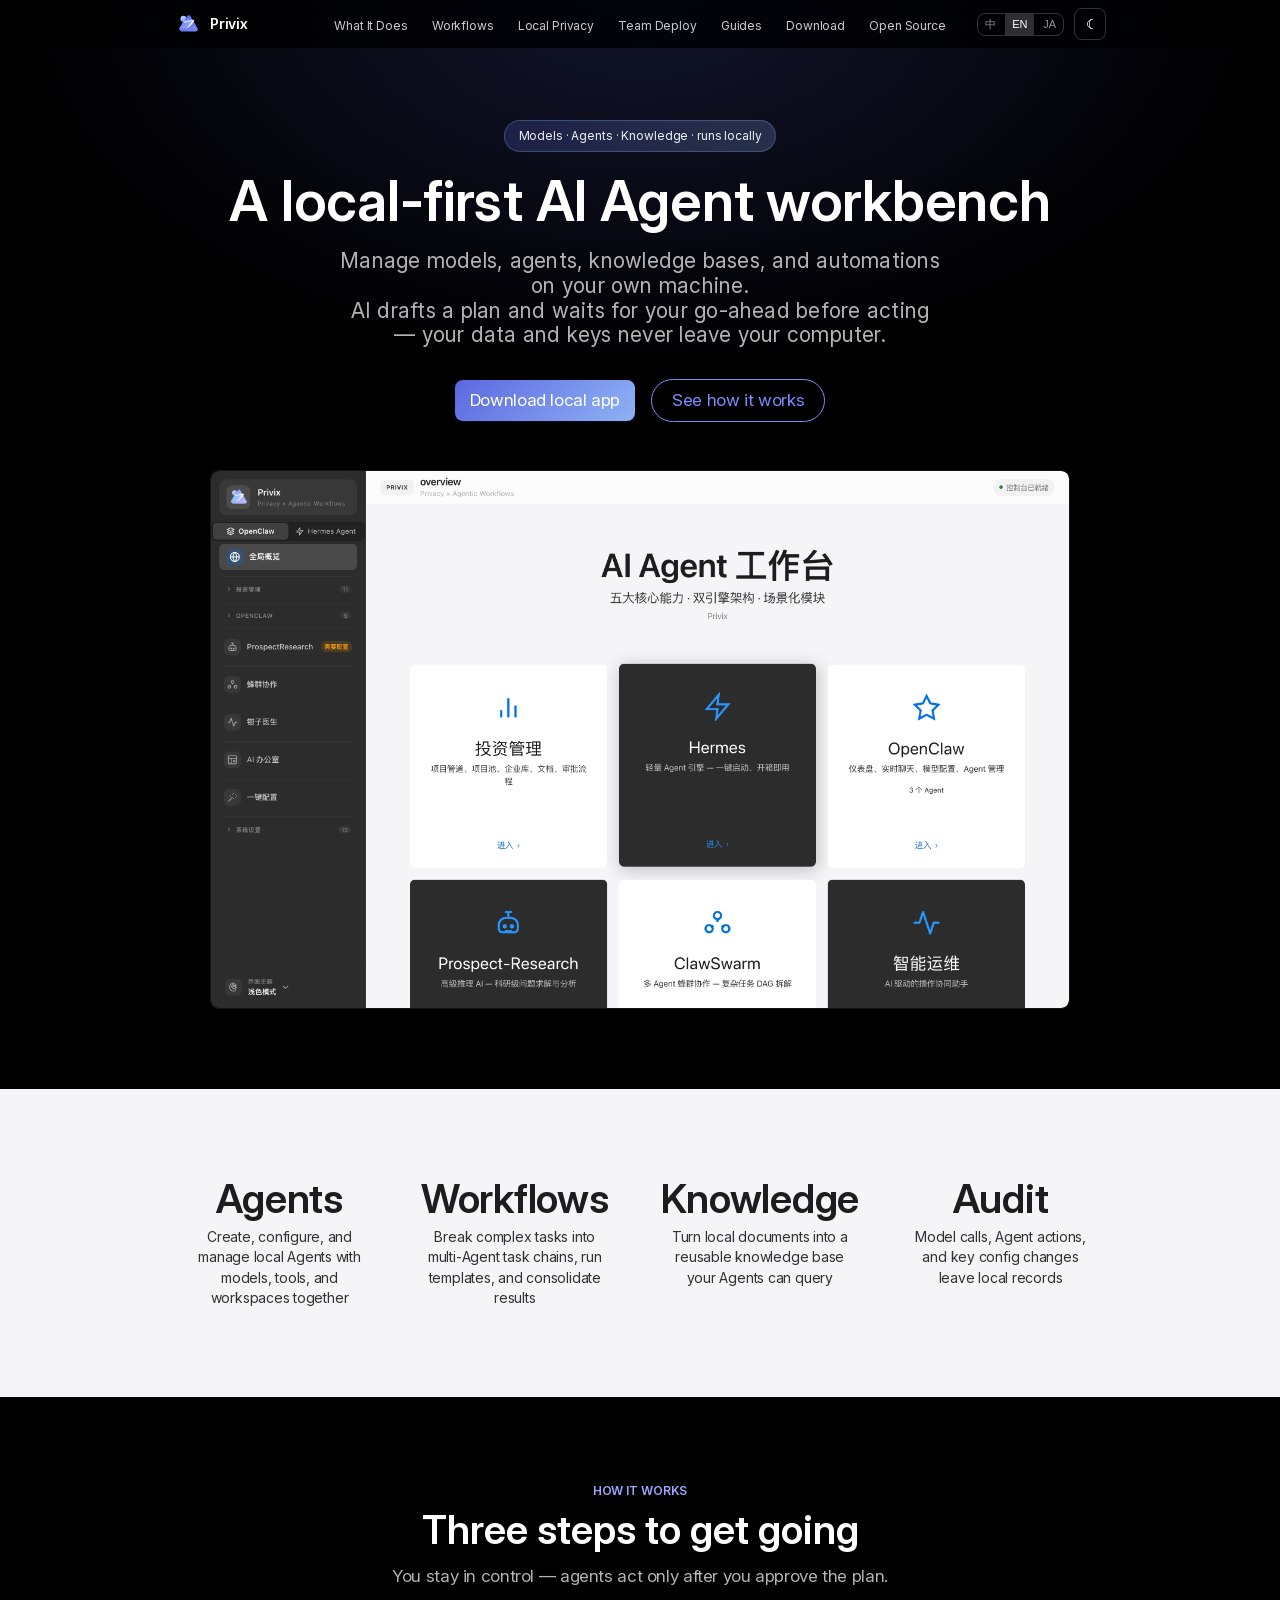
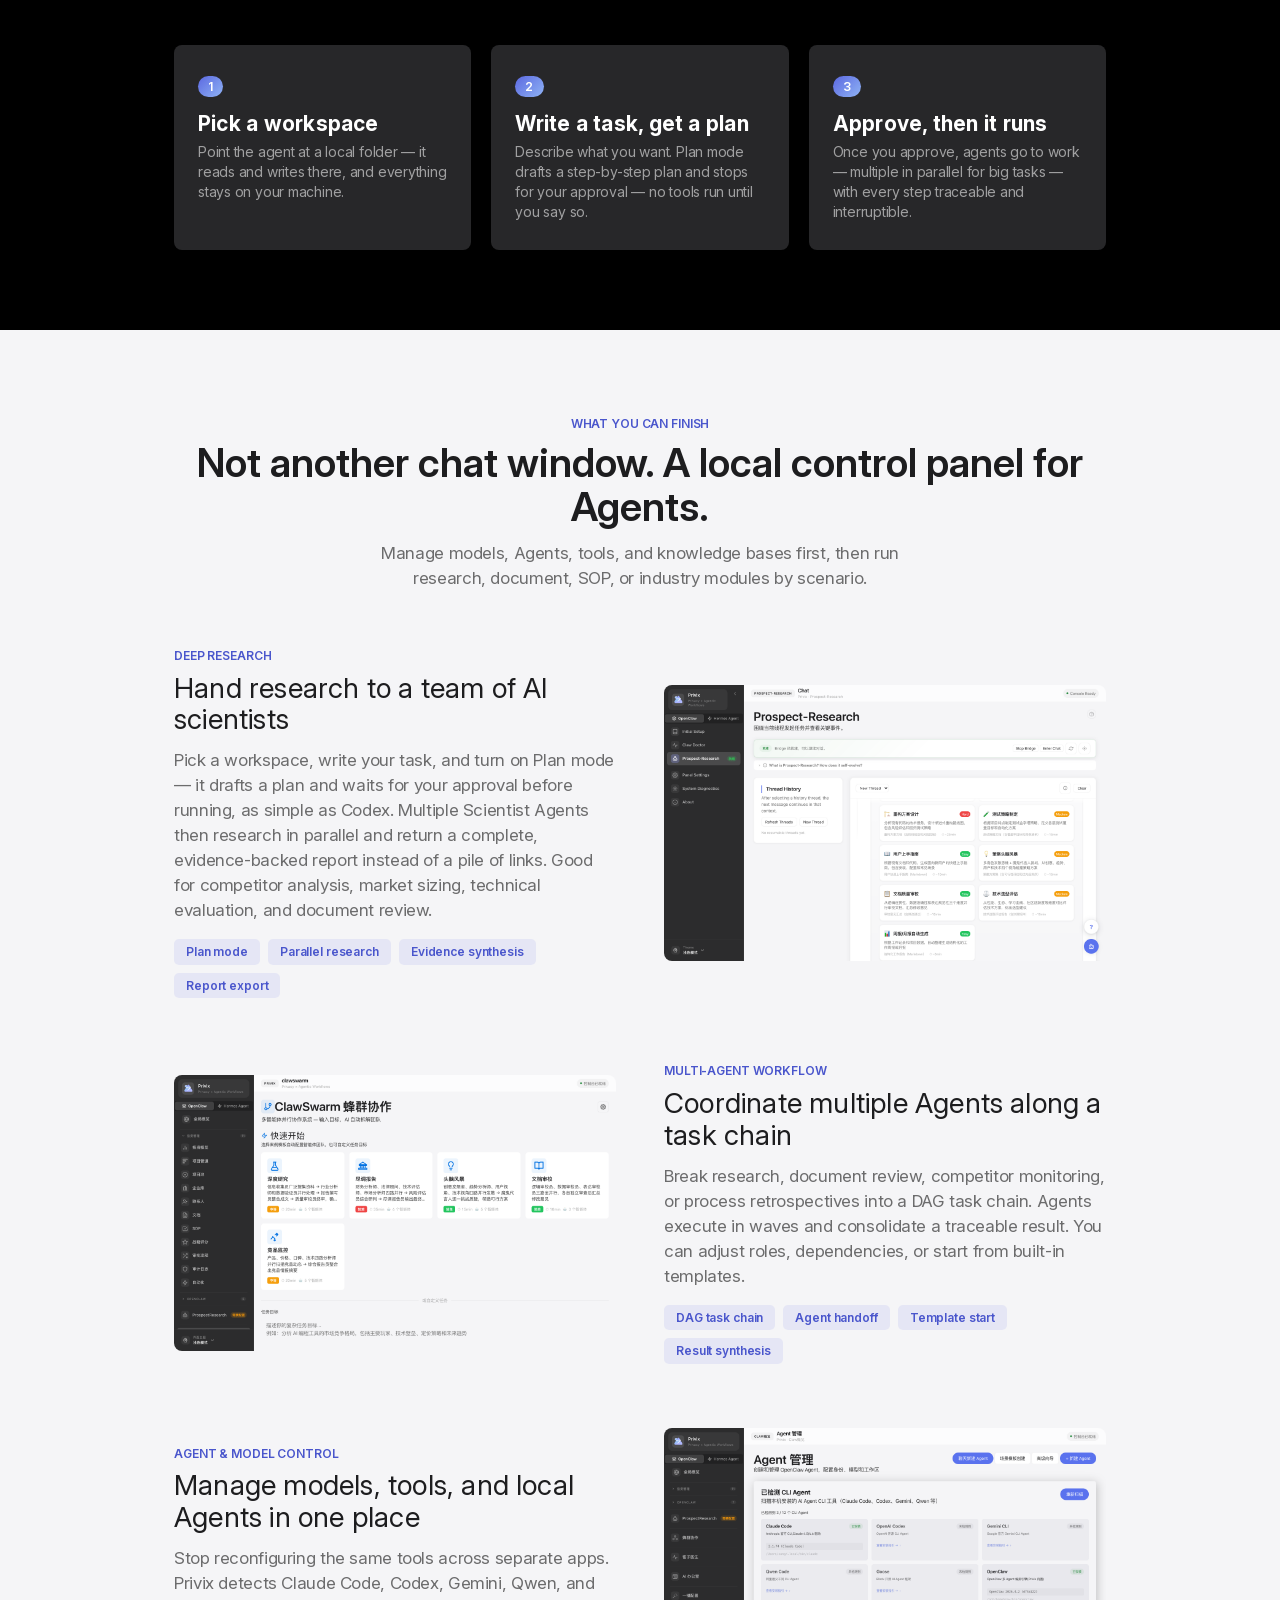
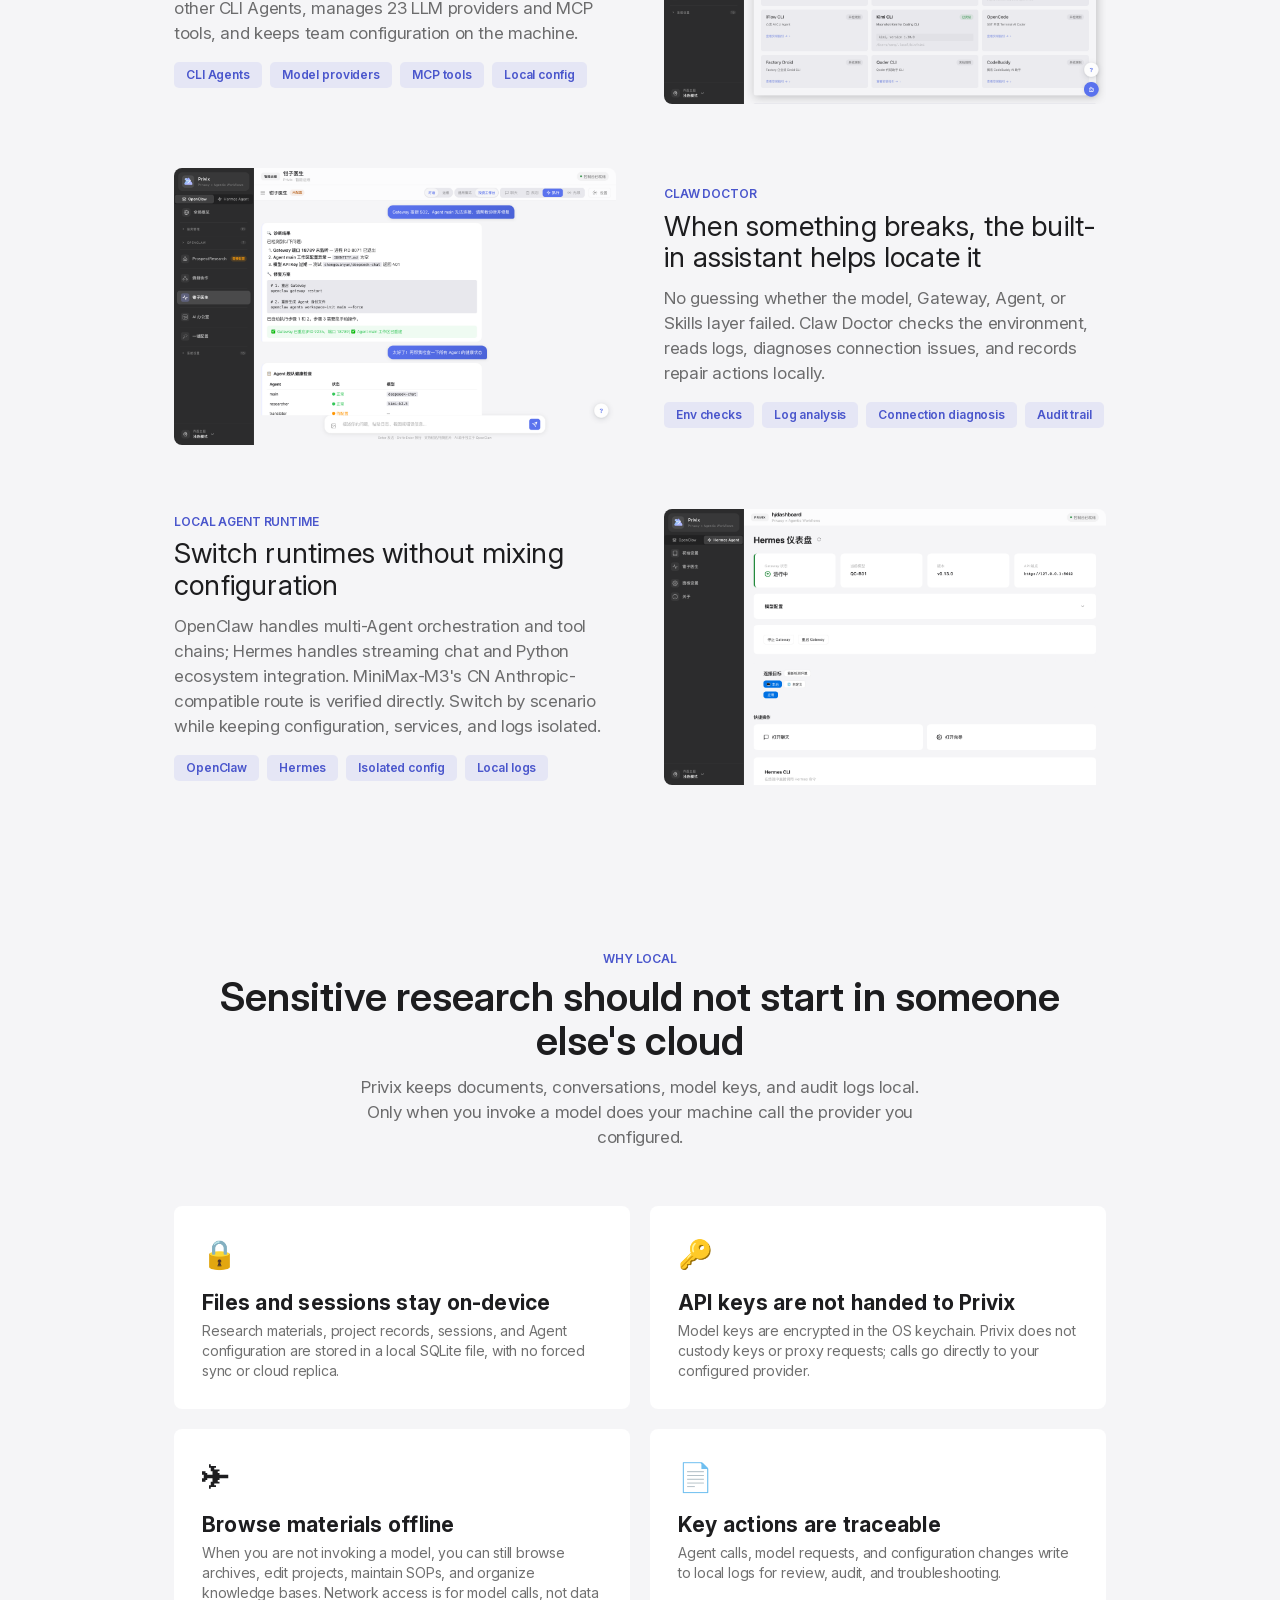
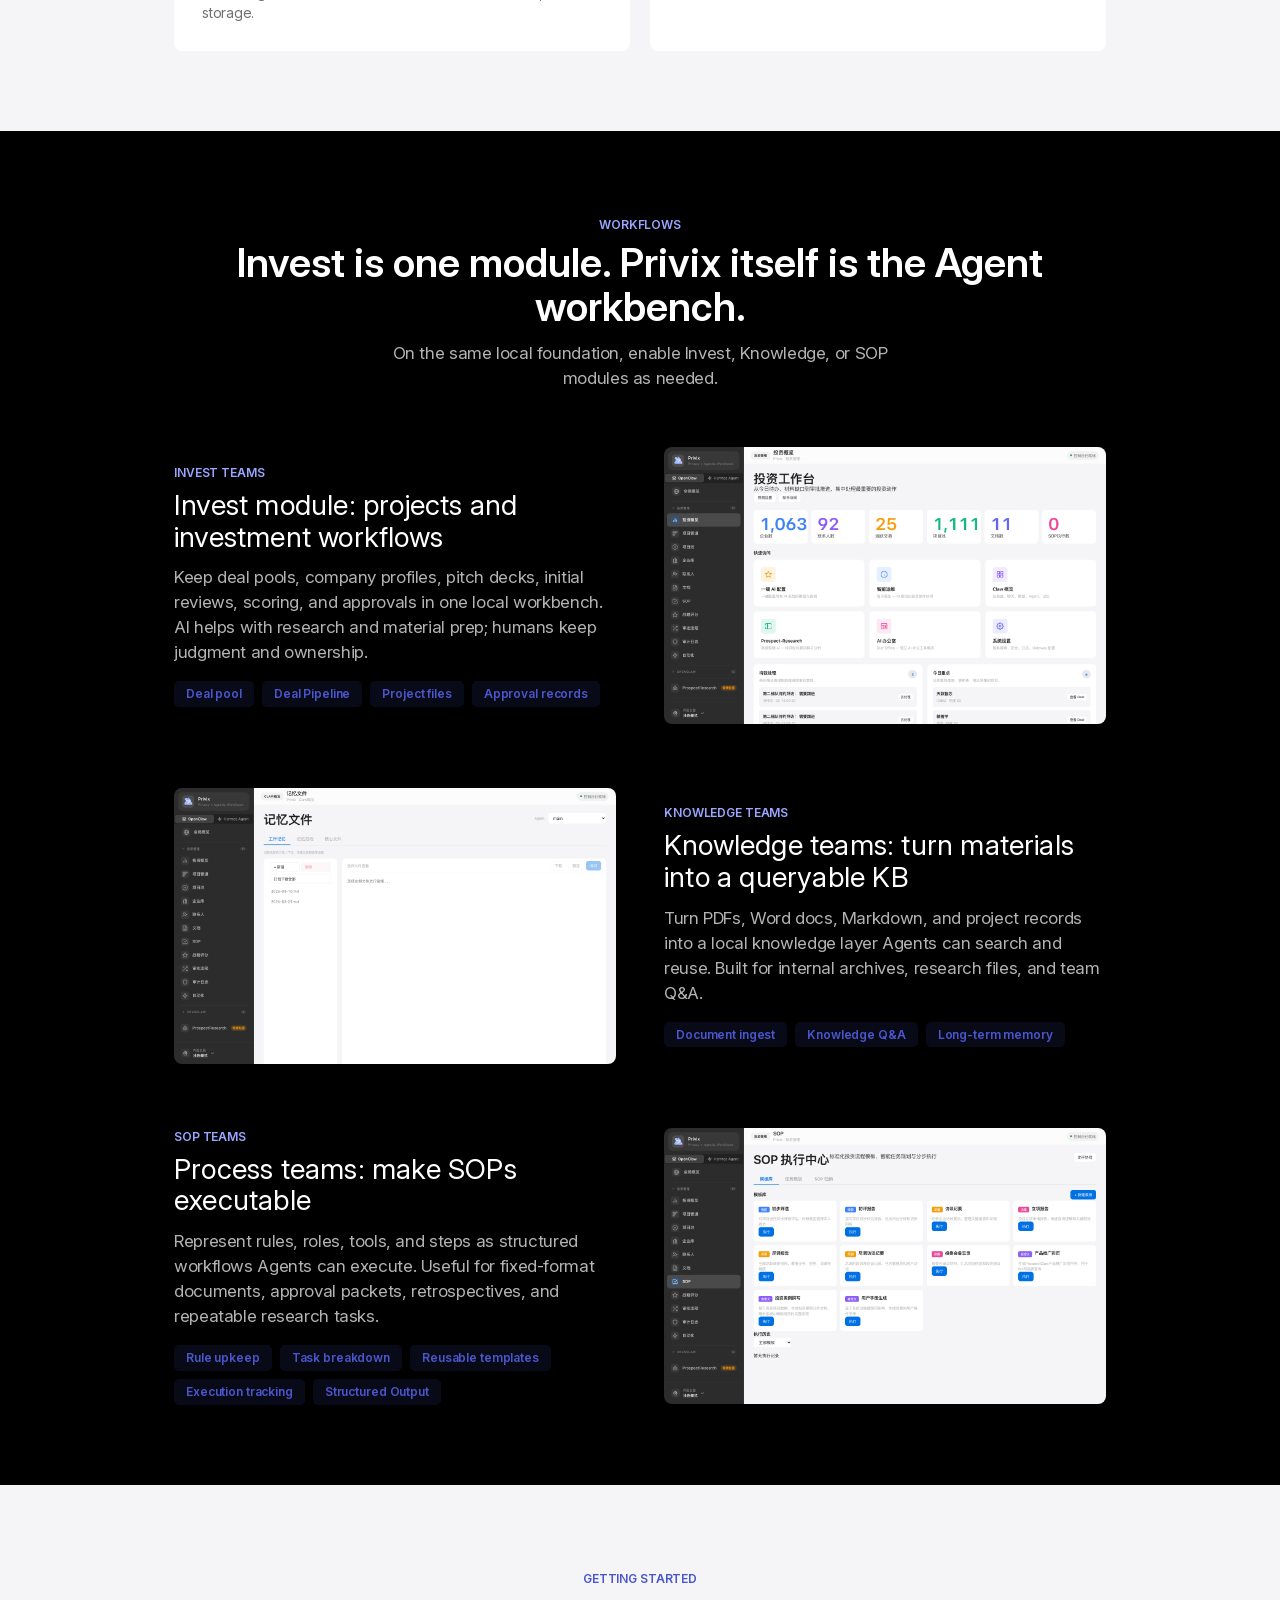
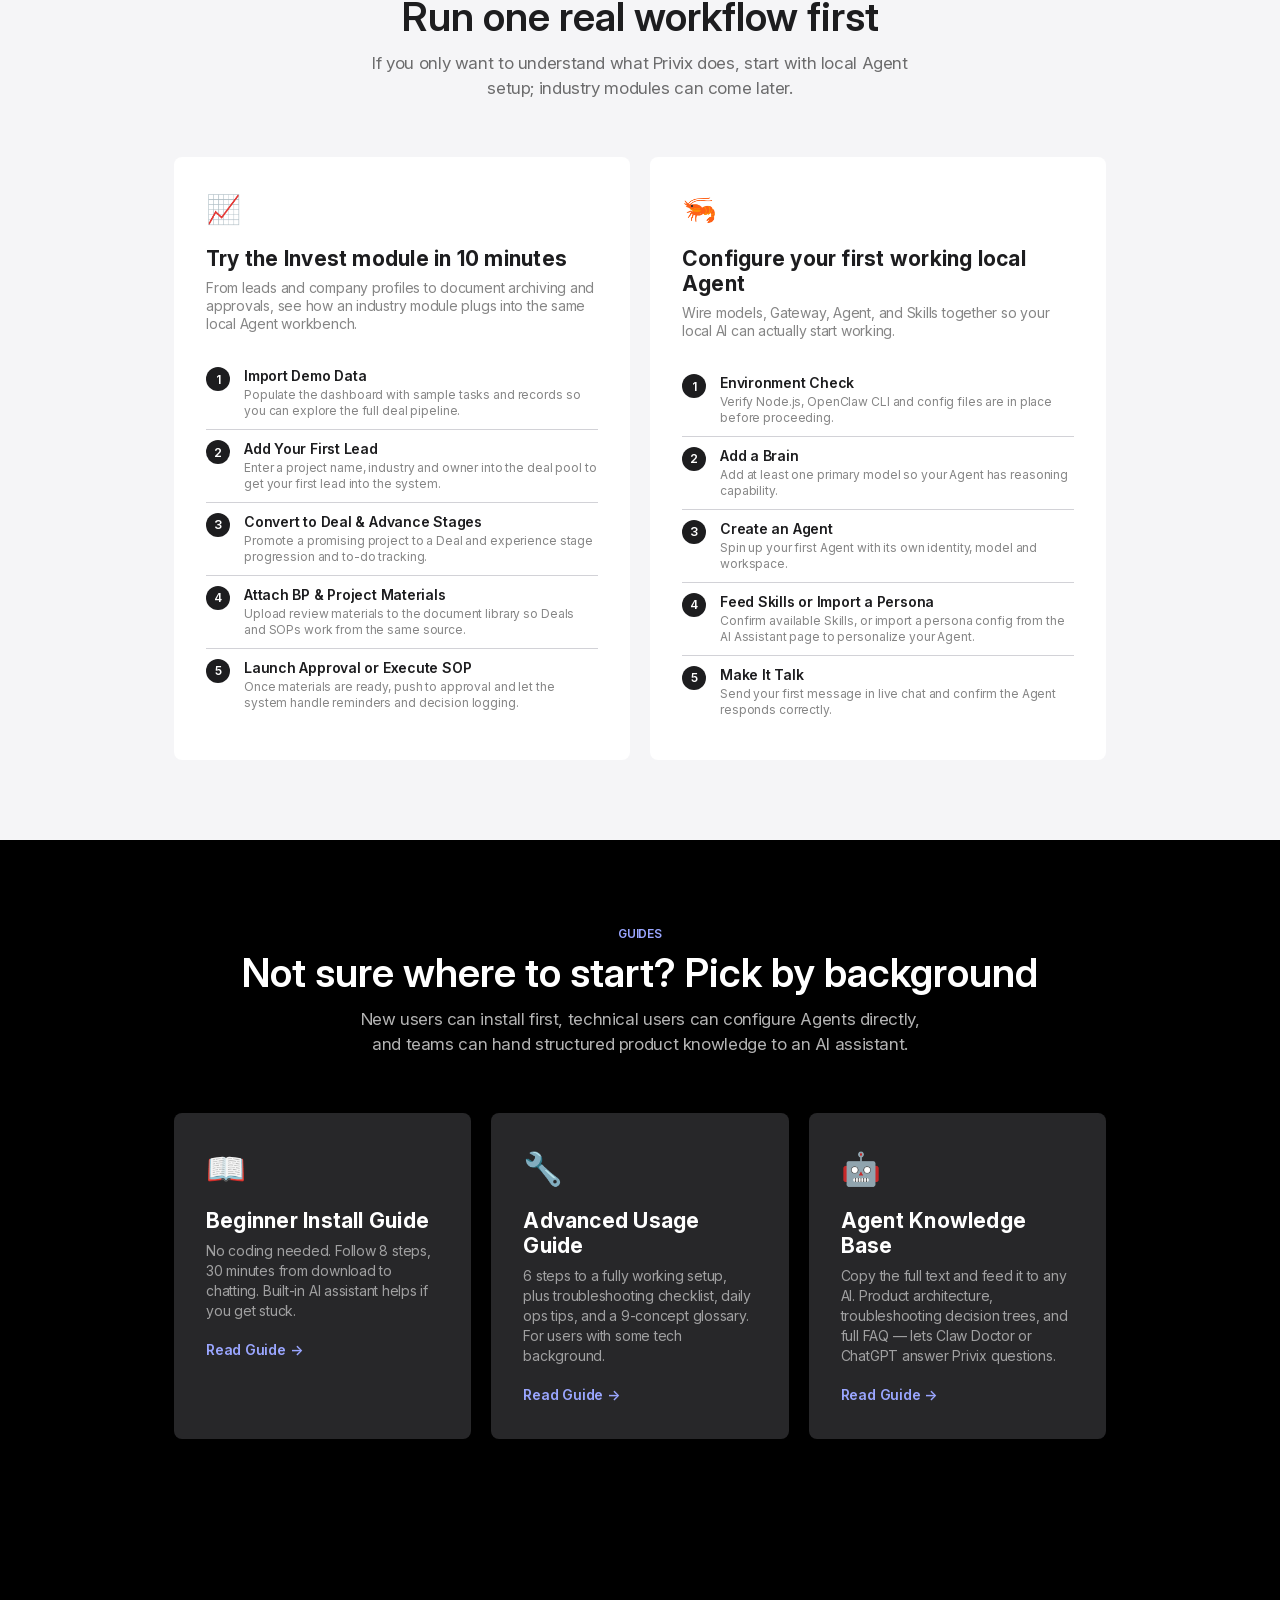
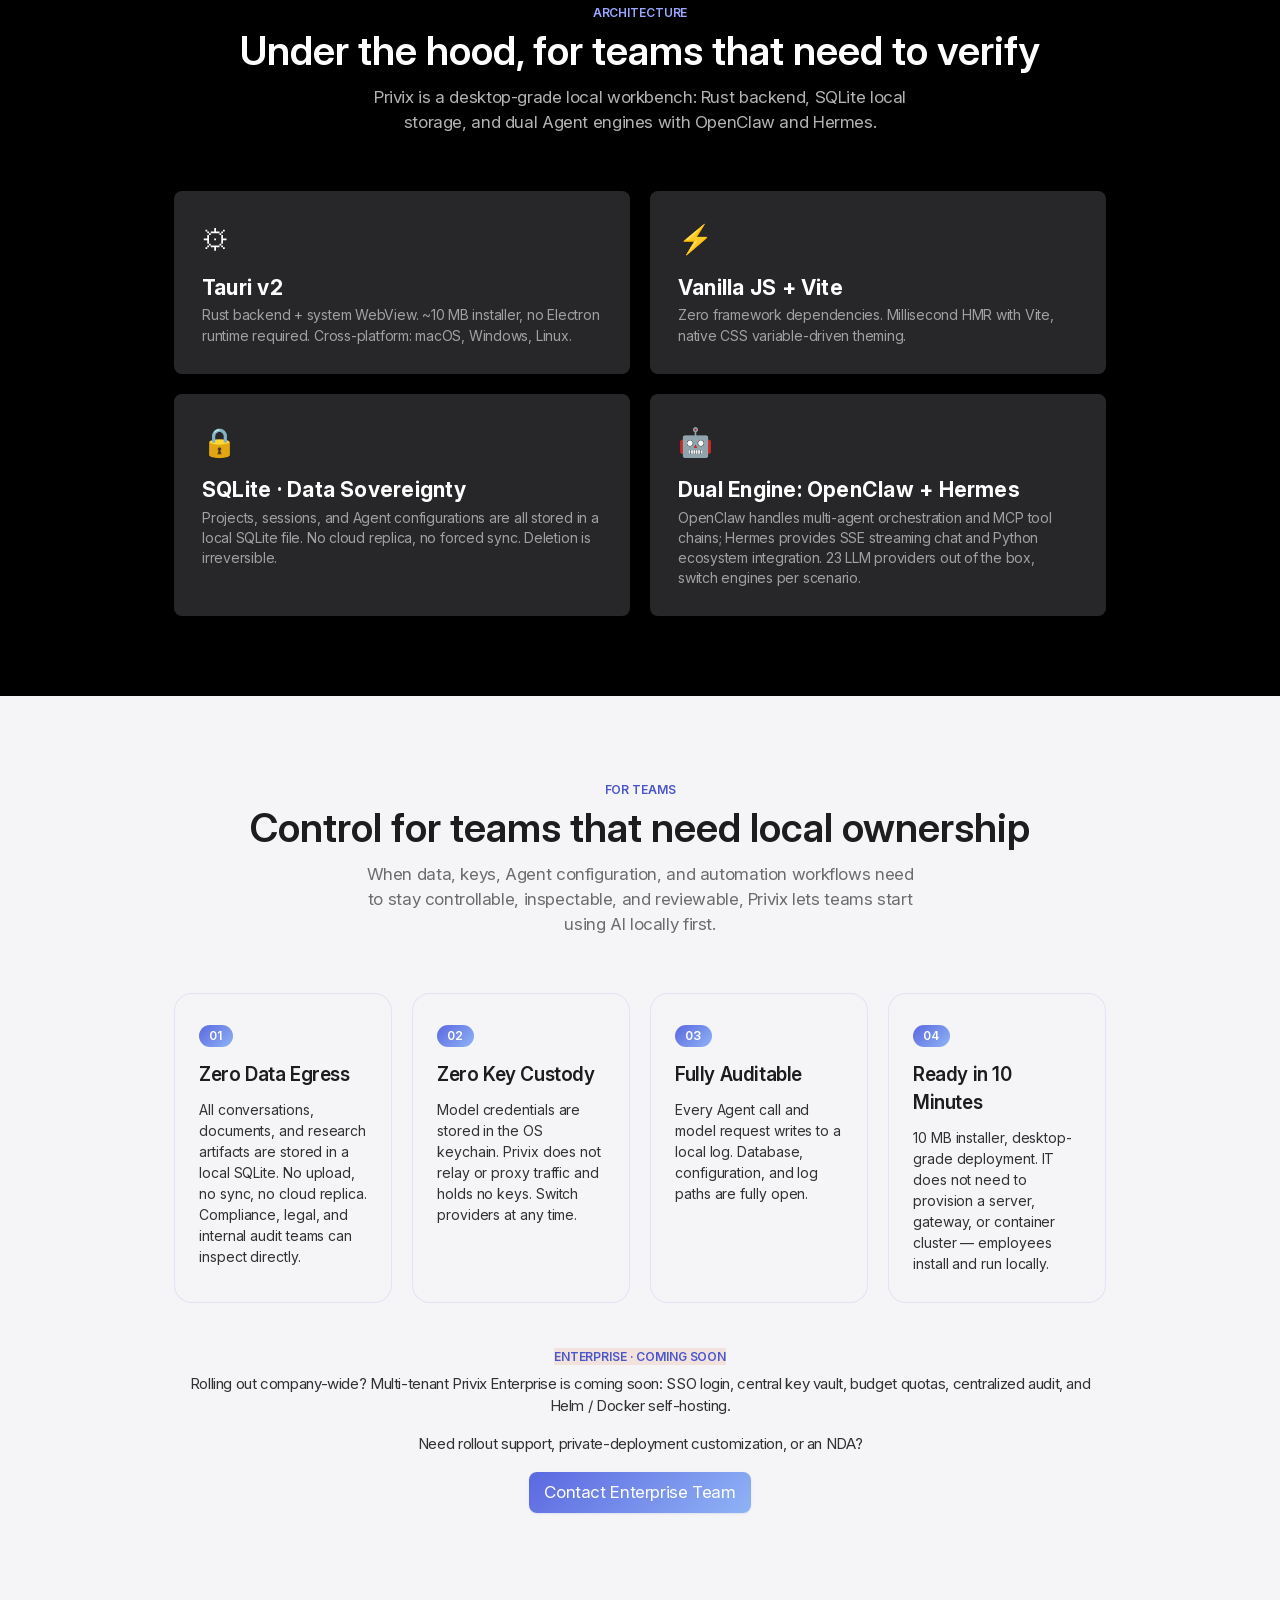
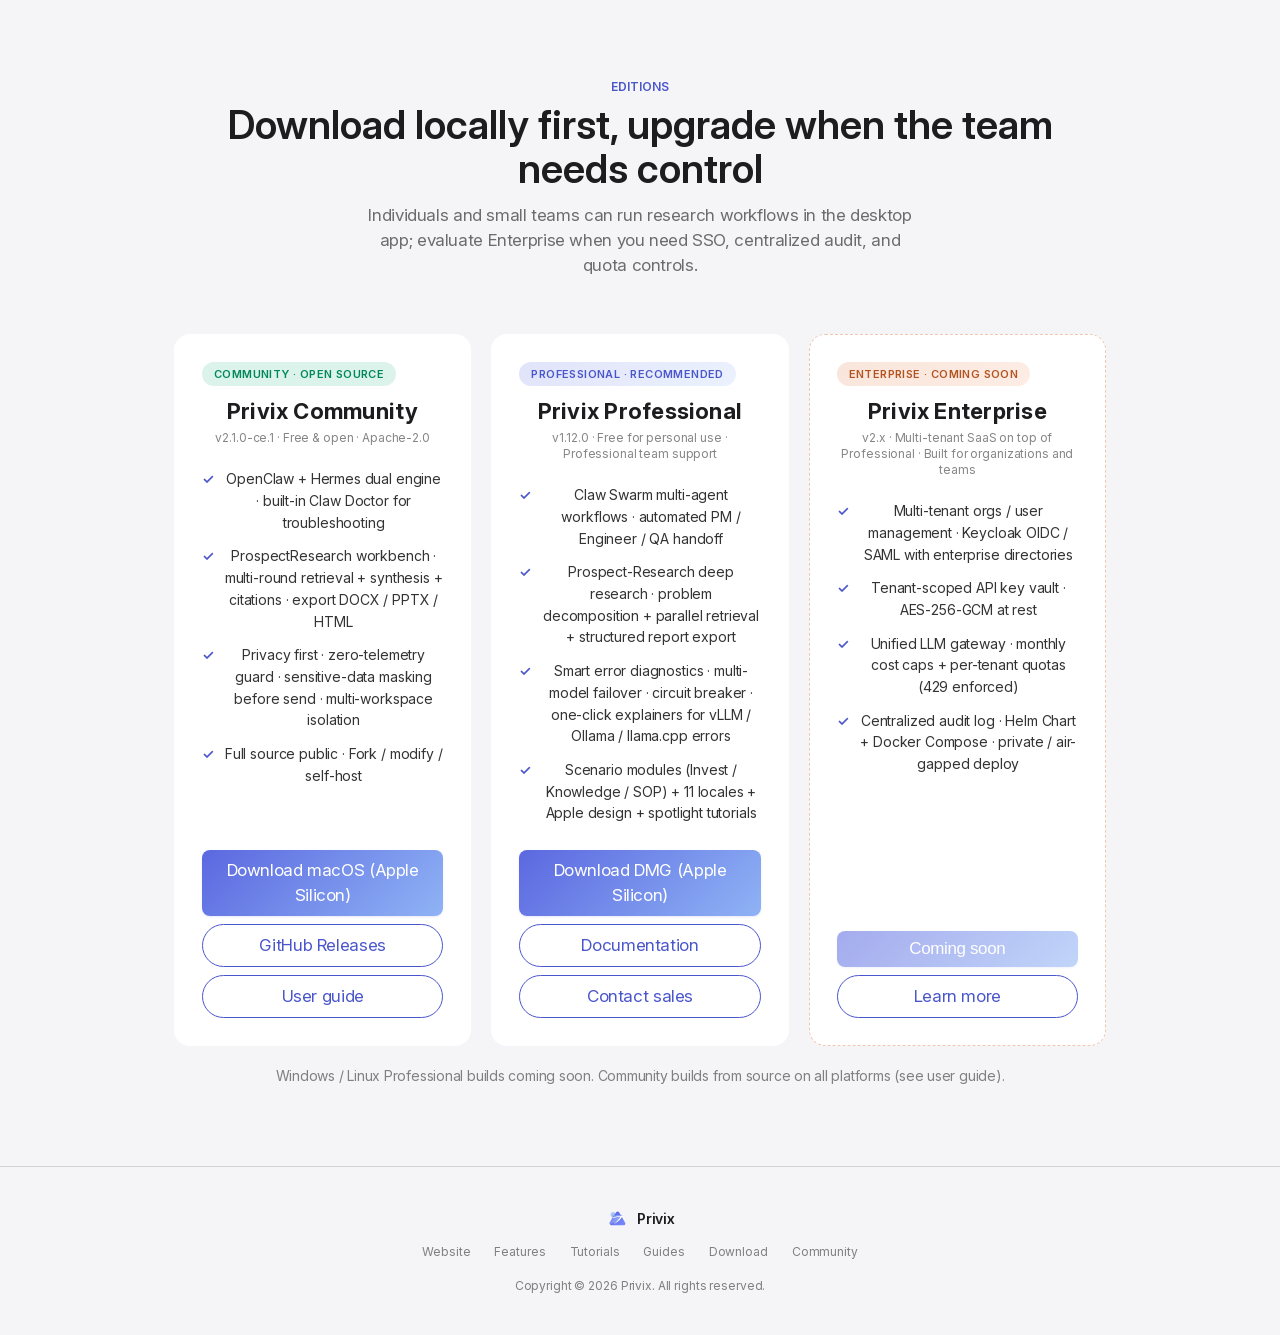
==== commit 372dd3c8: "feat(site): highlight MiniMax M3 verification" ====
--- a/index.html
+++ b/index.html
@@ -571,7 +571,7 @@
         <div class="tech-card-spotlight"></div>
         <div class="tech-card-icon">&#129302;</div>
         <h3 class="tech-card-title" data-i18n="tech.openclaw_title">双引擎: OpenClaw + Hermes</h3>
-        <p class="tech-card-desc" data-i18n="tech.openclaw_desc">OpenClaw 跑多 Agent 编排和 MCP 工具链，Hermes 跑 SSE 流式对话和 Python 生态。23 家模型 Provider 装上就能用，两个引擎想用哪个用哪个。</p>
+        <p class="tech-card-desc" data-i18n="tech.openclaw_desc">OpenClaw 跑多 Agent 编排和 MCP 工具链，Hermes 跑 SSE 流式对话和 Python 生态。MiniMax-M3 国内 Anthropic 线路已可直接验证，23 家模型 Provider 装上就能用，两个引擎想用哪个用哪个。</p>
       </div>
     </div>
   </div>
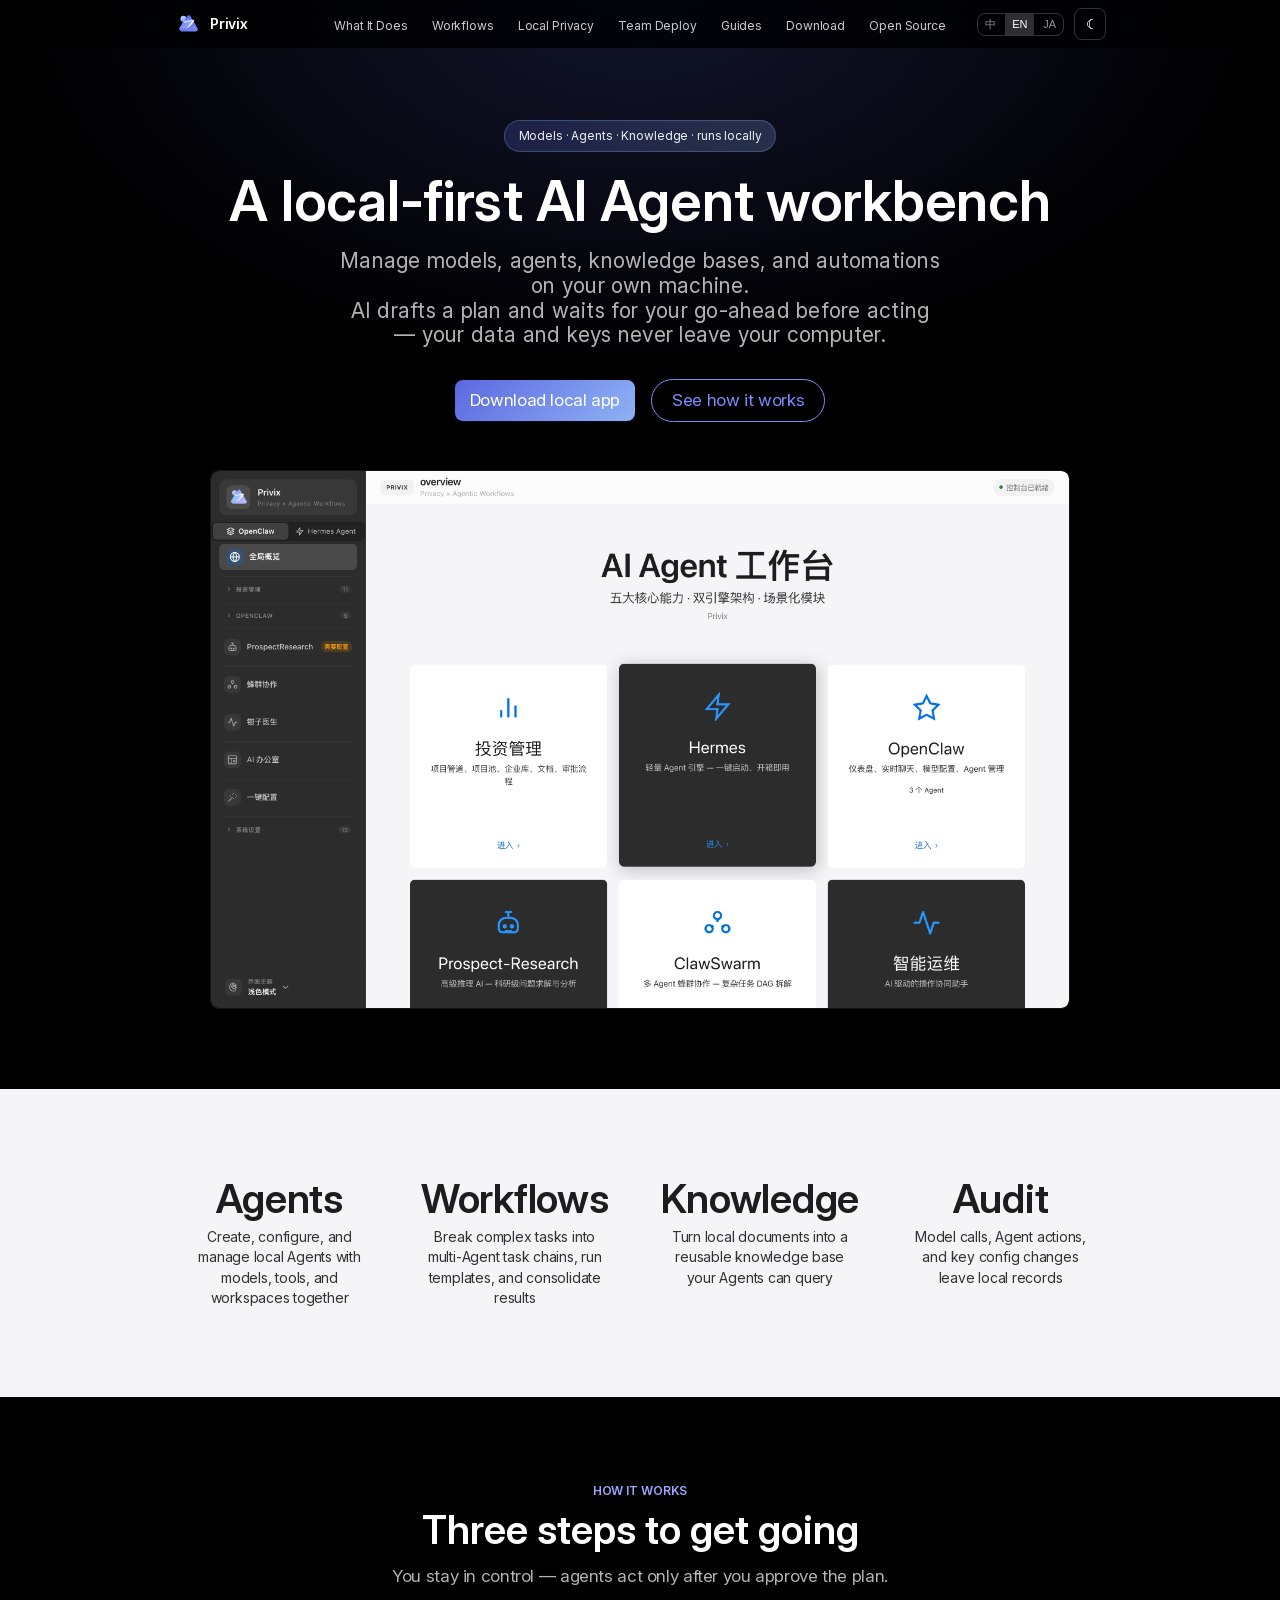
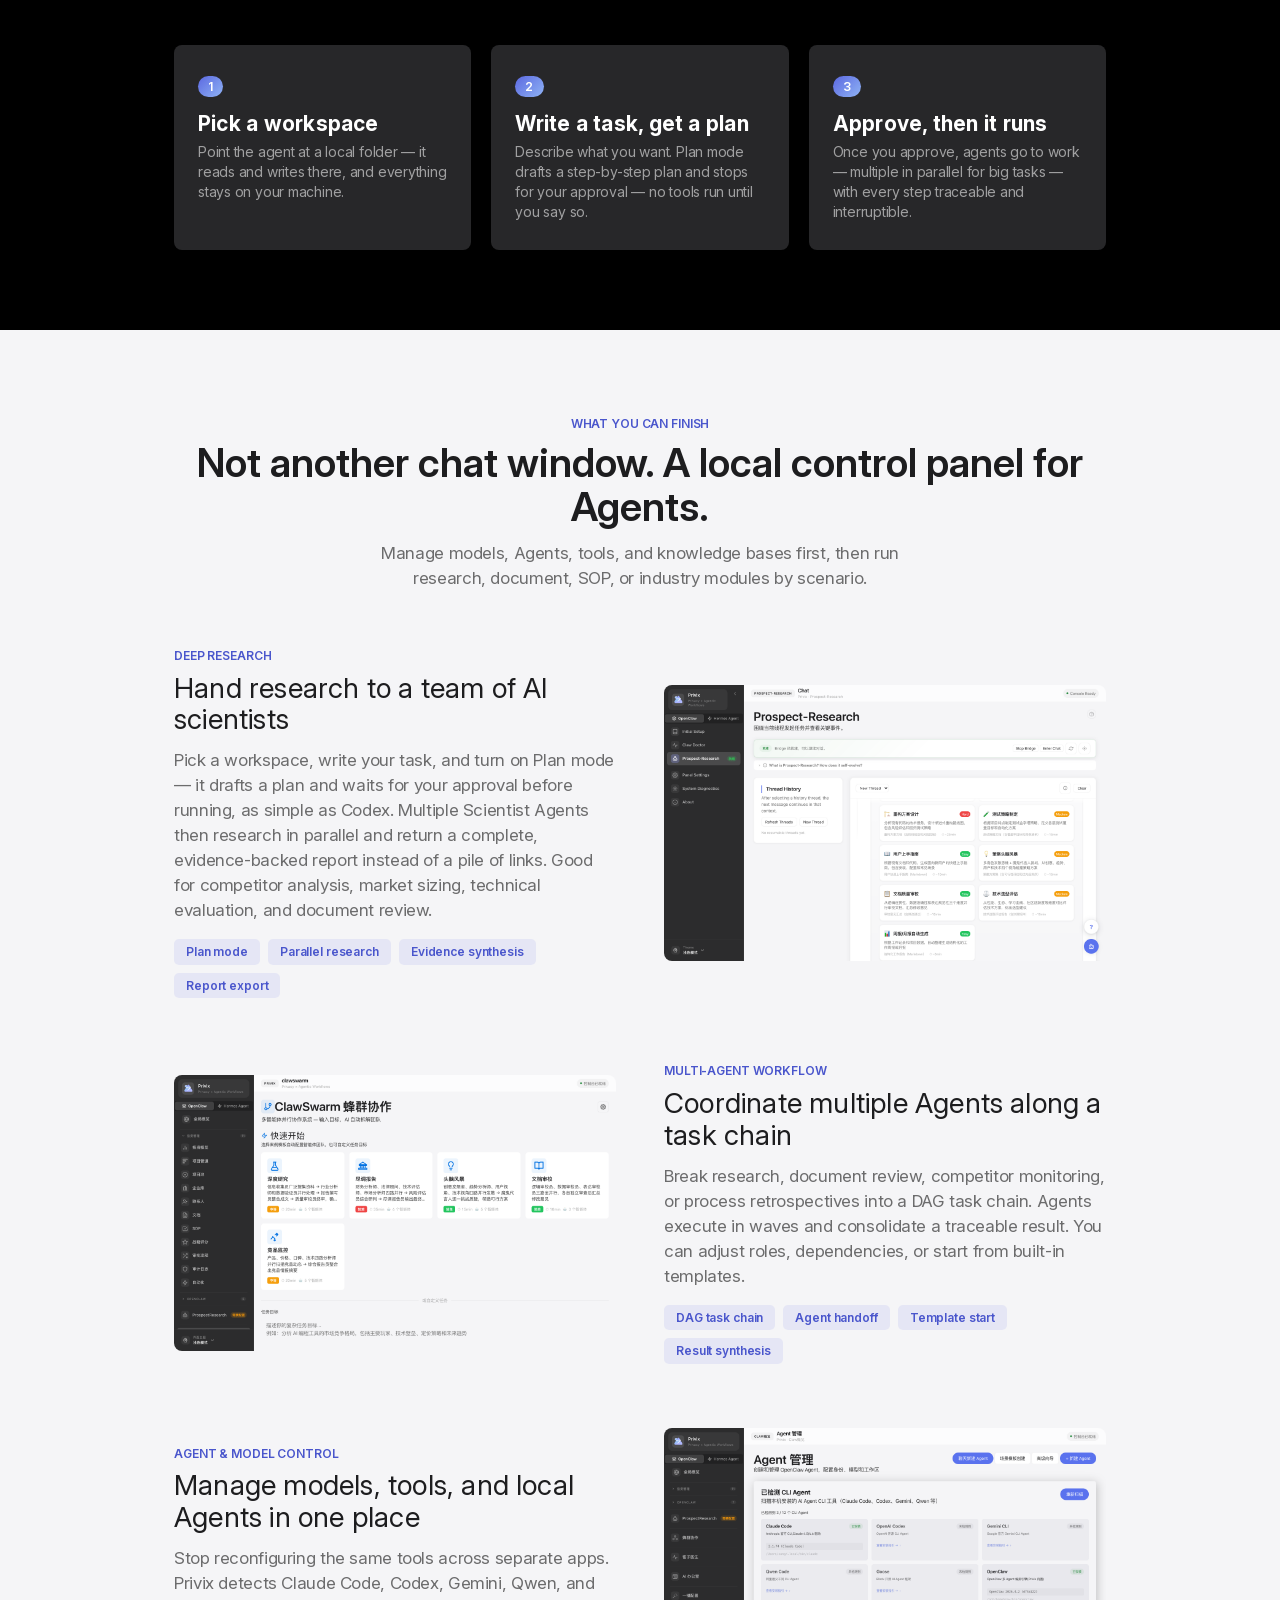
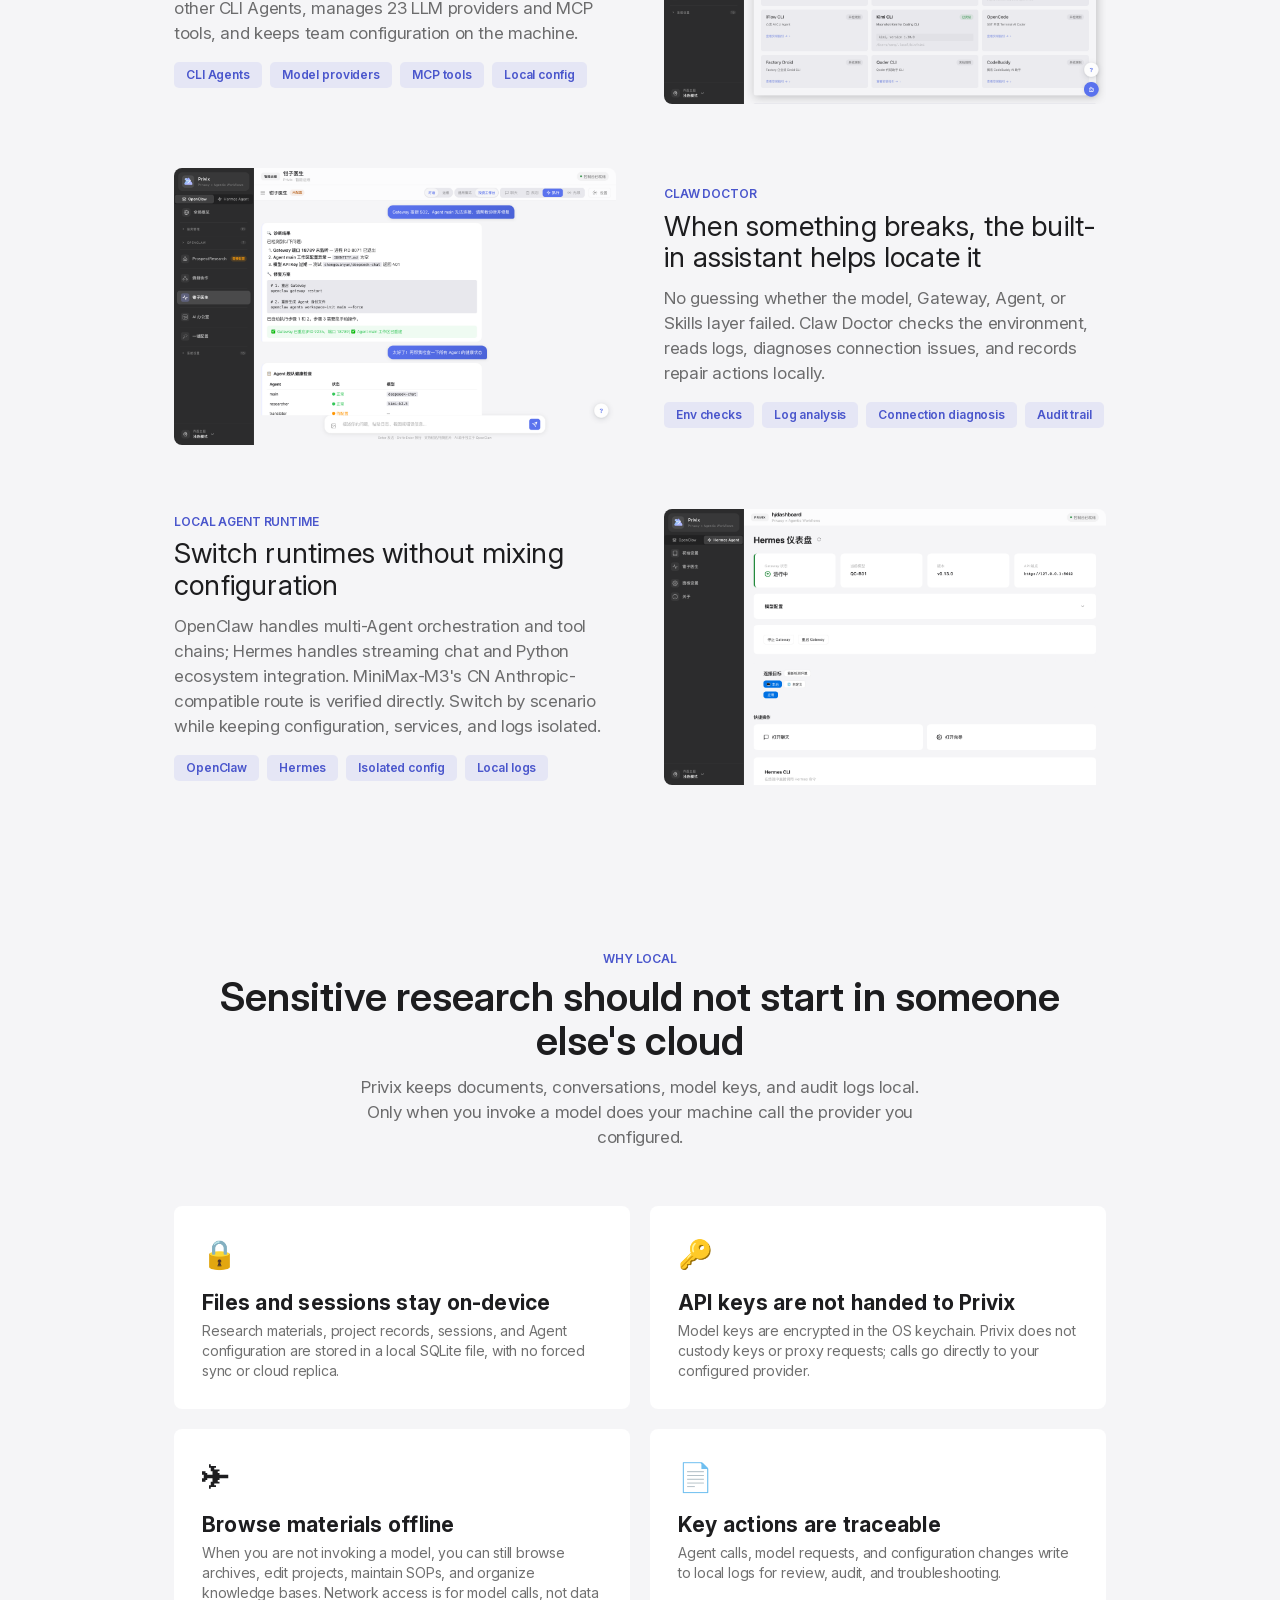
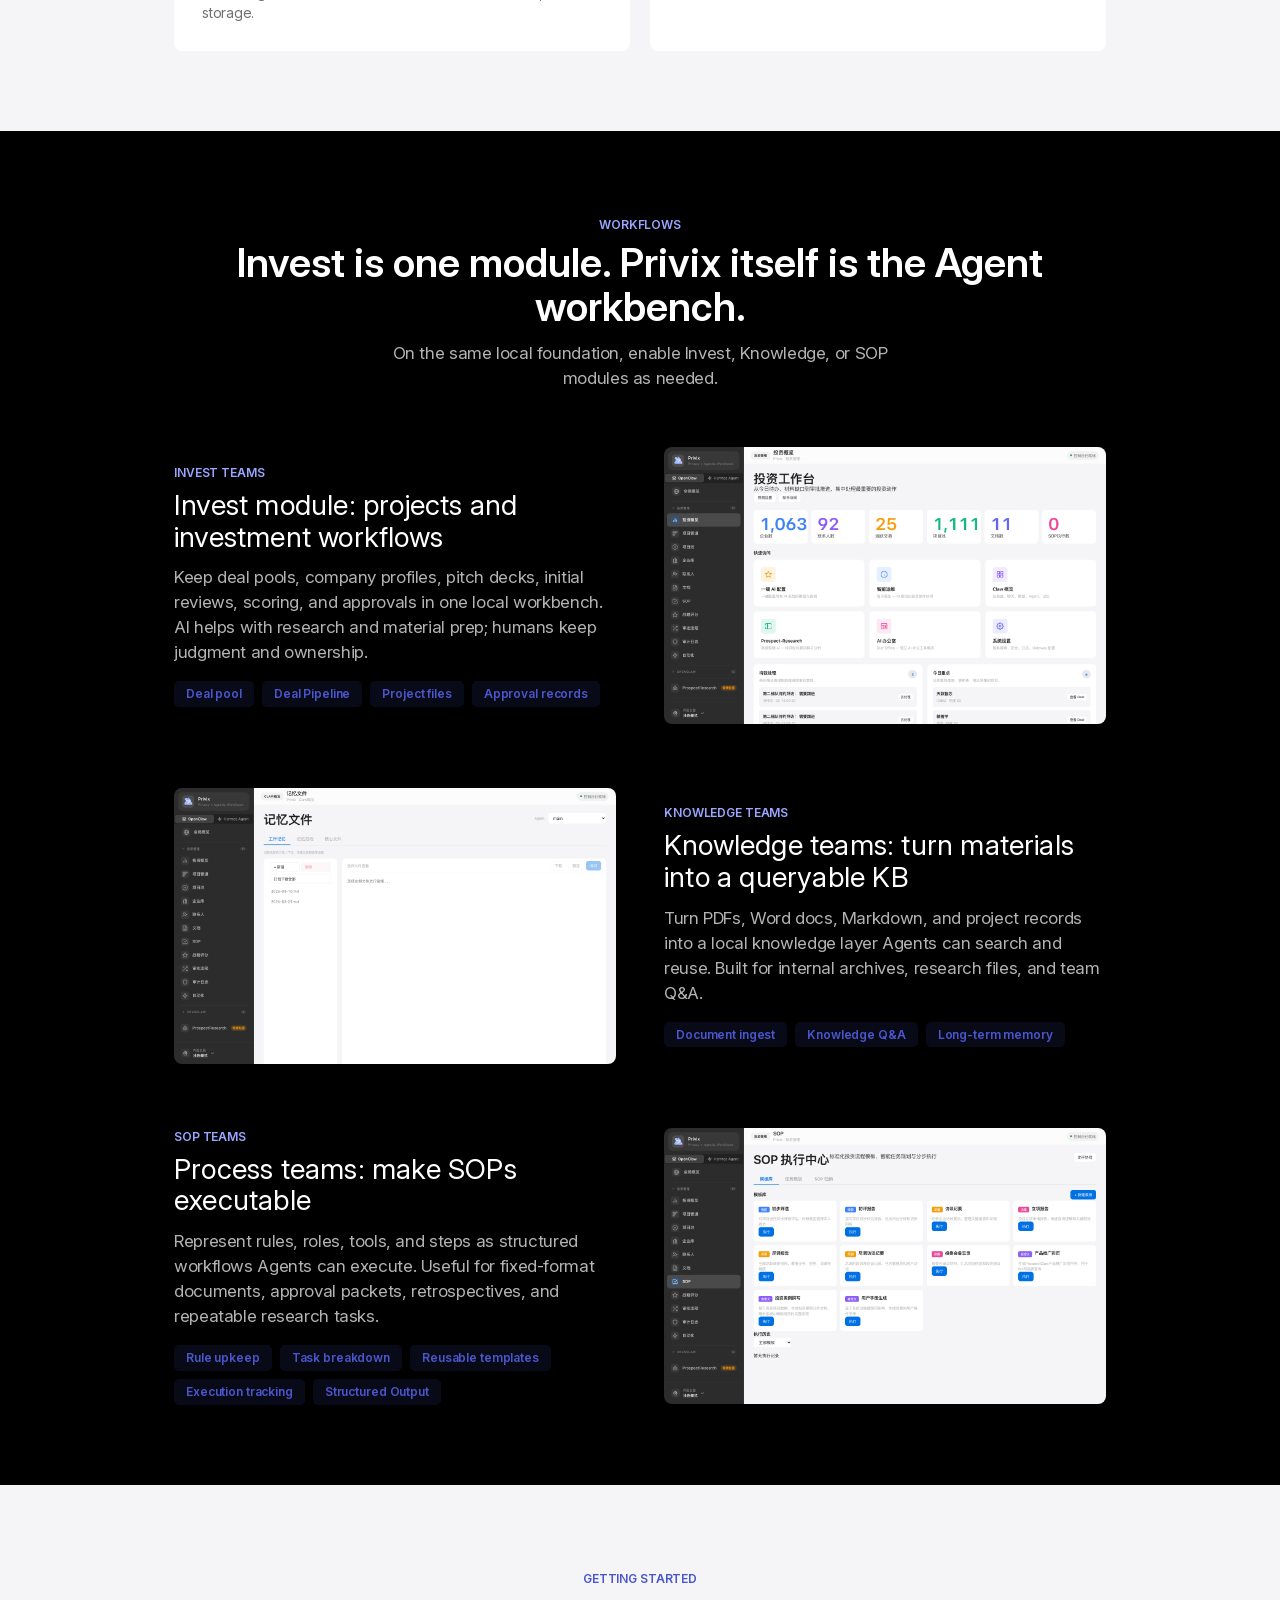
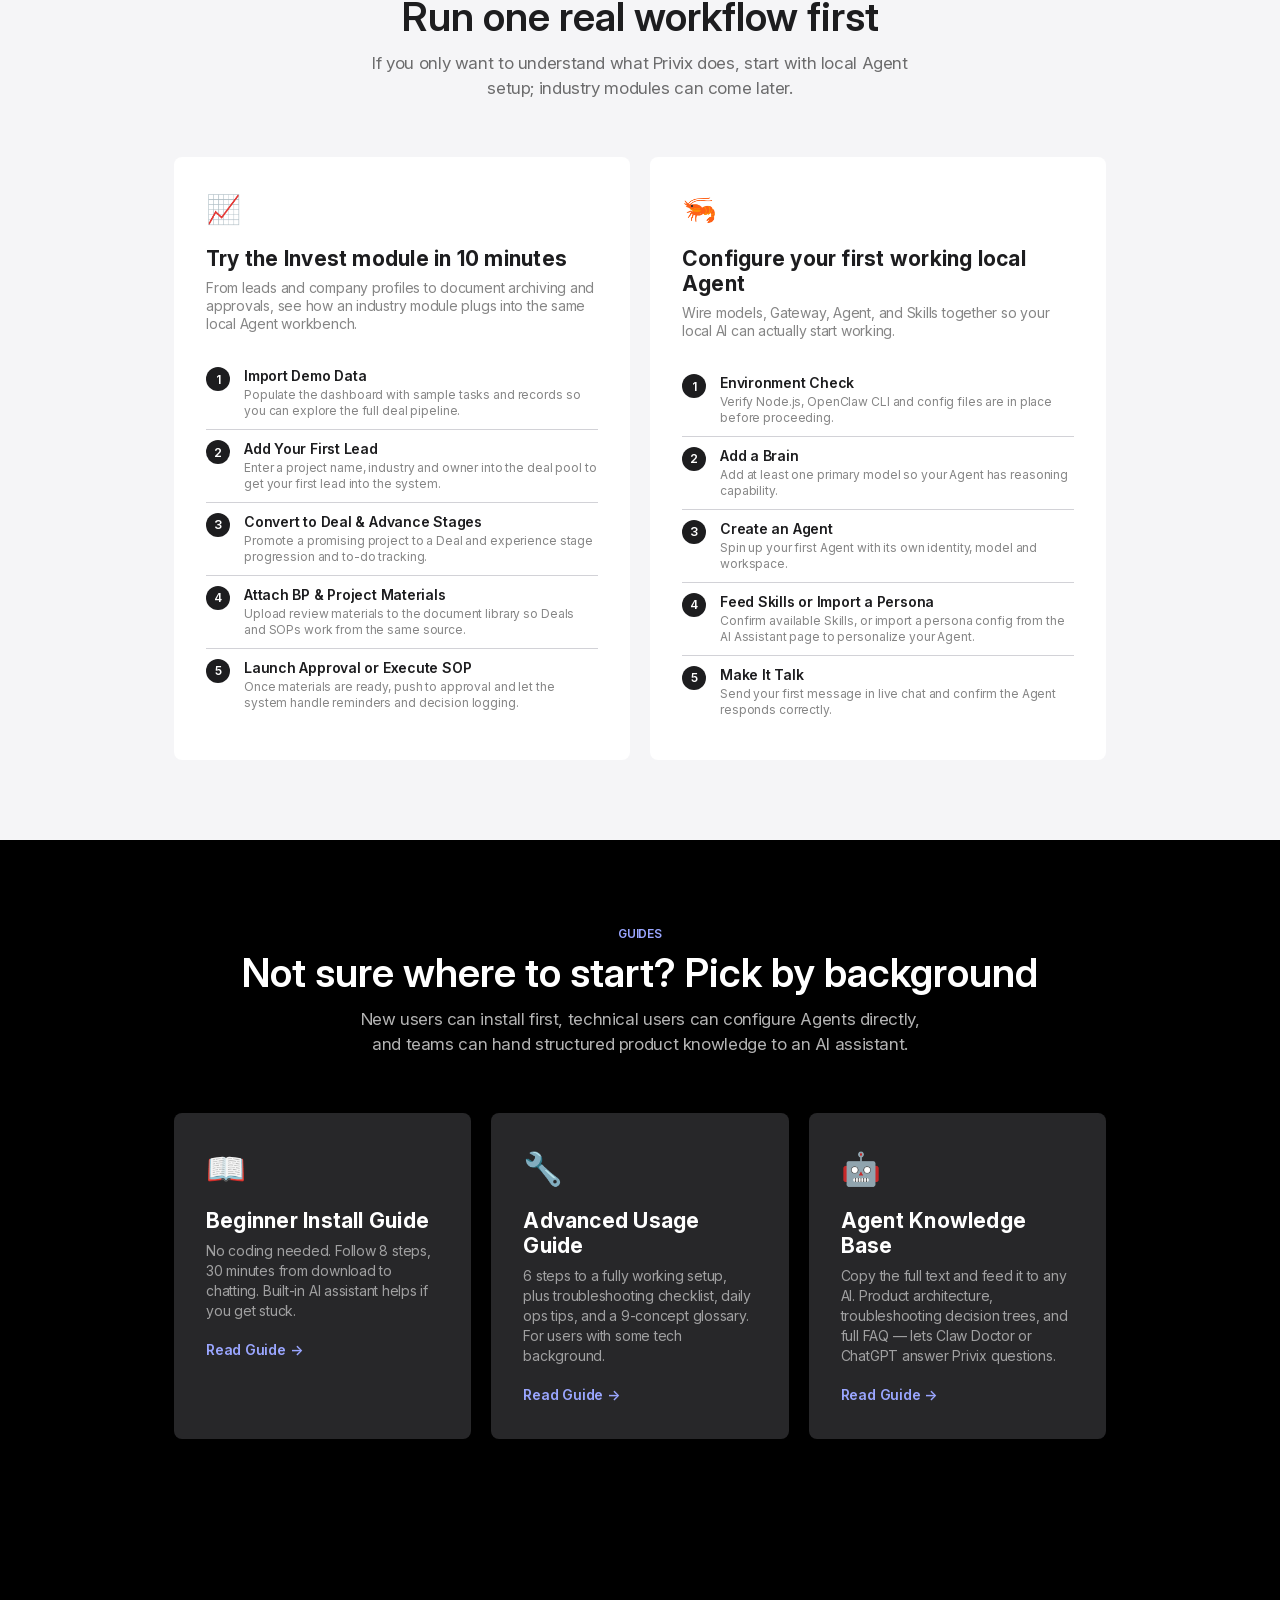
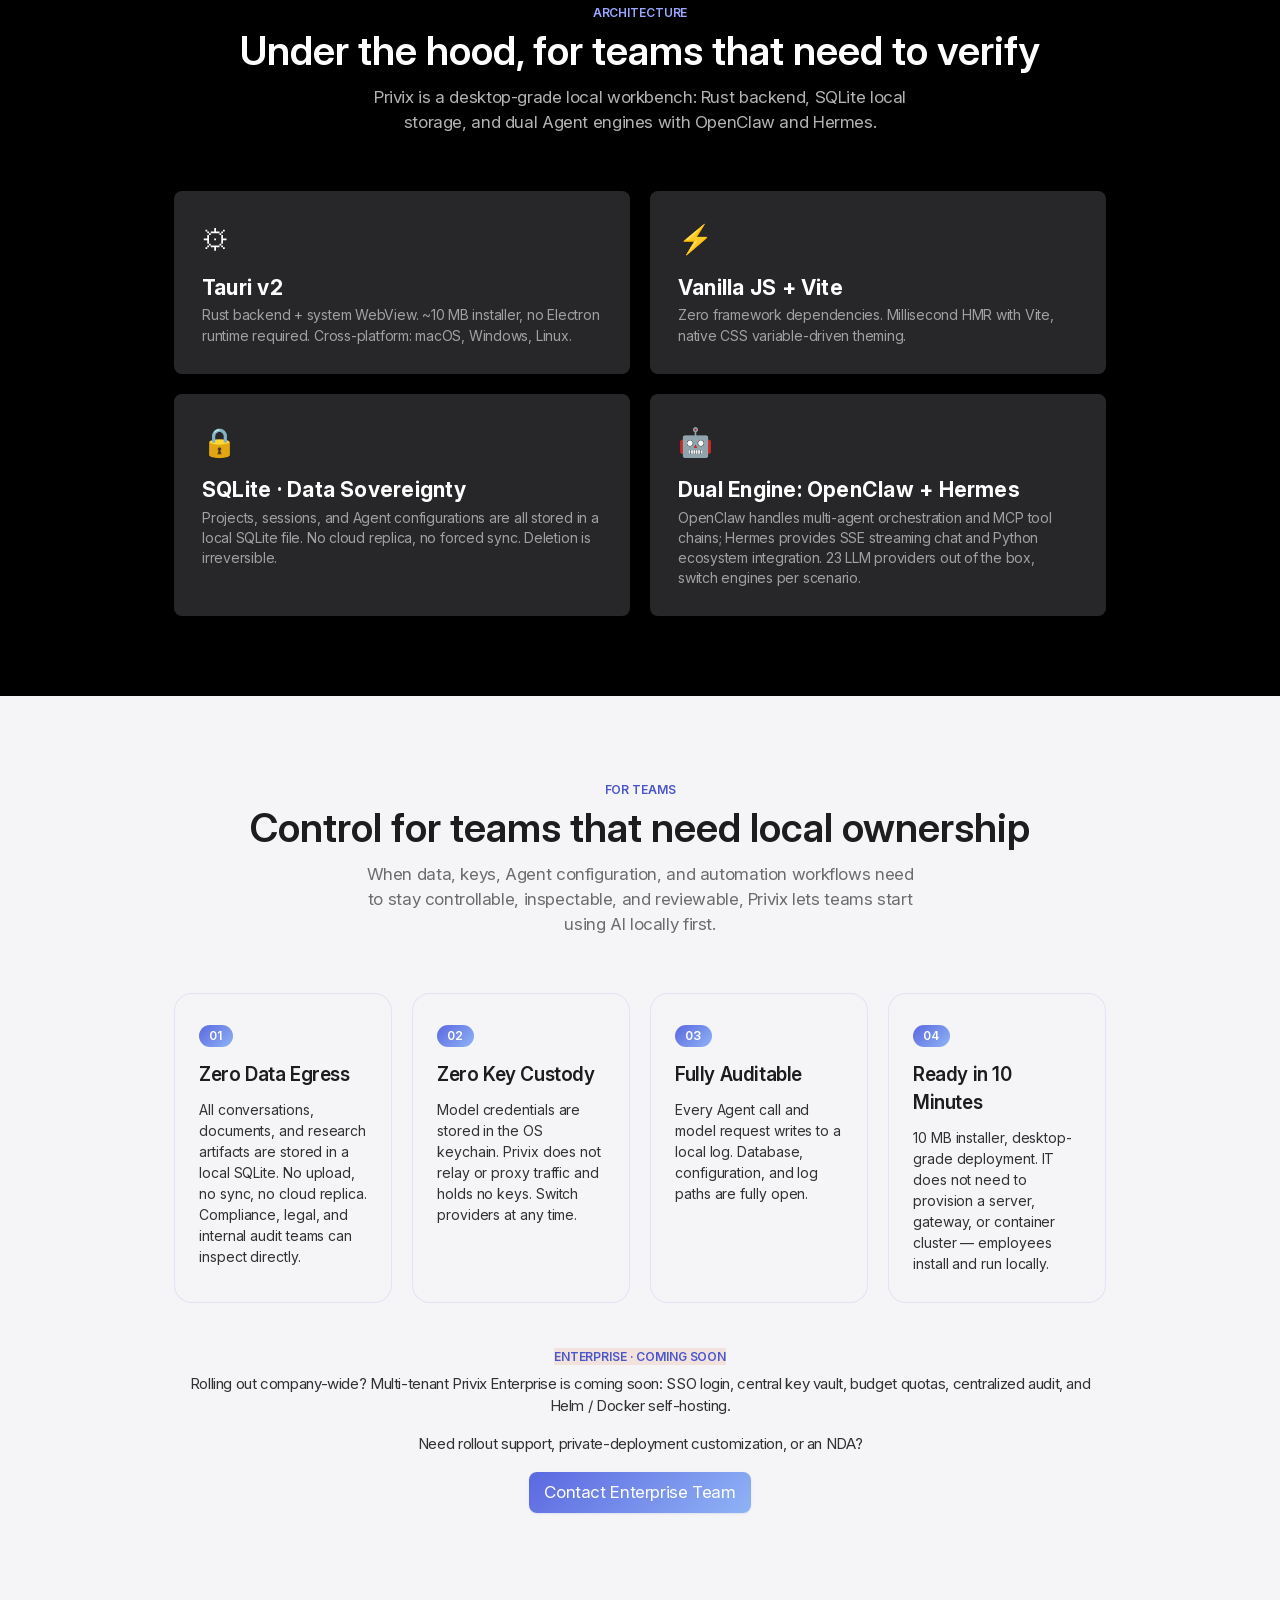
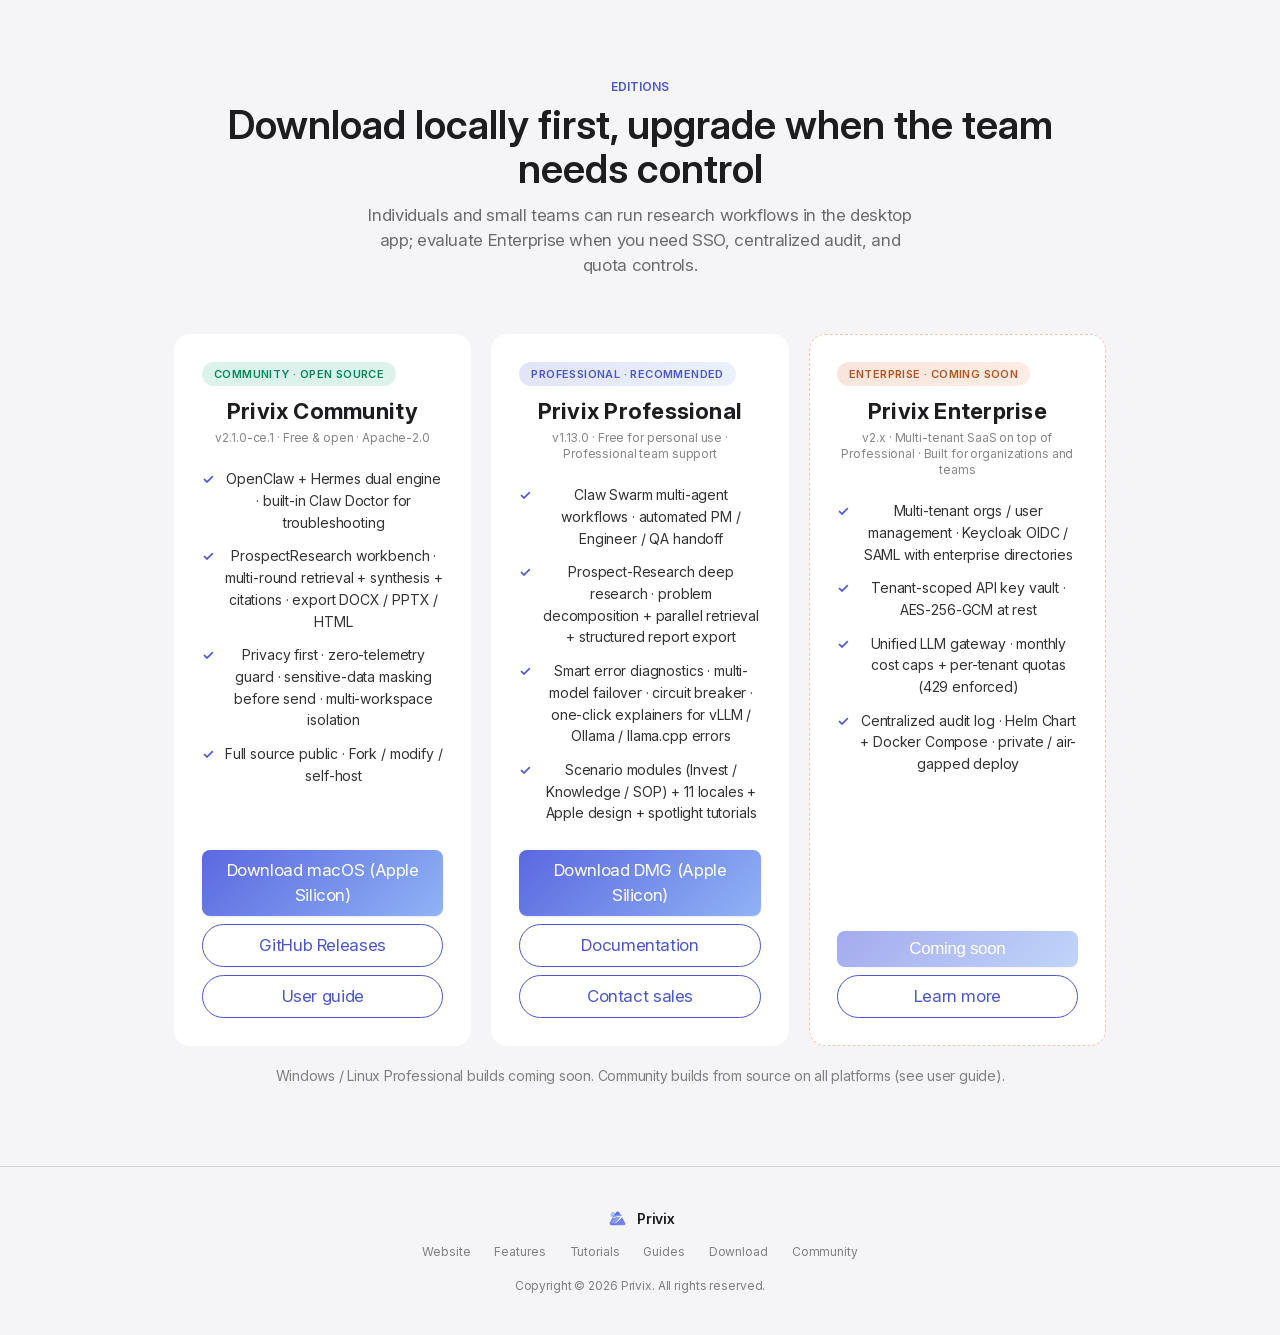
==== commit 5904ebc0: "feat(site): prepare Privix 1.13.0 download pages" ====
--- a/index.html
+++ b/index.html
@@ -54,9 +54,9 @@
         "name": "Privix",
         "applicationCategory": "BusinessApplication",
         "operatingSystem": "macOS",
-        "softwareVersion": "1.12.0",
+        "softwareVersion": "1.13.0",
         "url": "https://www.privix.cn/",
-        "downloadUrl": "https://www.privix.cn/downloads/Privix_1.12.0_aarch64.dmg",
+        "downloadUrl": "https://www.privix.cn/downloads/Privix_1.13.0_aarch64.dmg",
         "image": "https://www.privix.cn/screenshots/desktop-overview.png",
         "description": "Privix 是本地运行的 AI Agent 工作台，在本机管理模型、Agent、工具、知识库和自动化流程。",
         "publisher": {
@@ -649,14 +649,14 @@
       <div class="download-card edition-card reveal stagger-2">
         <div class="edition-badge edition-badge-pro" data-i18n="download.pro_badge">Professional · 推荐</div>
         <h3 class="download-card-title" data-i18n="download.pro_title">Privix 专业版</h3>
-        <p class="download-card-detail" data-i18n="download.pro_detail">v1.12.0 · 个人免费下载 · 专业团队支持</p>
+        <p class="download-card-detail" data-i18n="download.pro_detail">v1.13.0 · 个人免费下载 · 专业团队支持</p>
         <ul class="edition-features">
           <li data-i18n="download.pro_feat1">多 Agent 协同 · PM / 工程师 / QA 自动接力</li>
           <li data-i18n="download.pro_feat2">深度研究 · 问题拆解、并行检索、结构化报告</li>
           <li data-i18n="download.pro_feat3">报错诊断 · 多模型自动切换 · vLLM / Ollama / llama.cpp 的报错直接告诉你怎么办</li>
           <li data-i18n="download.pro_feat4">投资 / 知识库 / SOP 行业模块 · 11 语界面 · Apple 设计 · 聚光灯教程</li>
         </ul>
-        <a href="/downloads/Privix_1.12.0_aarch64.dmg" class="btn btn-primary" data-i18n="download.pro_cta">下载 DMG (Apple Silicon)</a>
+        <a href="/downloads/Privix_1.13.0_aarch64.dmg" class="btn btn-primary" data-i18n="download.pro_cta">下载 DMG (Apple Silicon)</a>
         <a href="#features" class="btn btn-outline" style="margin-top:8px" data-i18n="download.pro_cta_docs">查看文档</a>
         <a href="mailto:enterprise@privix.cn" class="btn btn-outline" style="margin-top:8px" data-i18n="download.pro_cta_contact">企业咨询</a>
       </div>
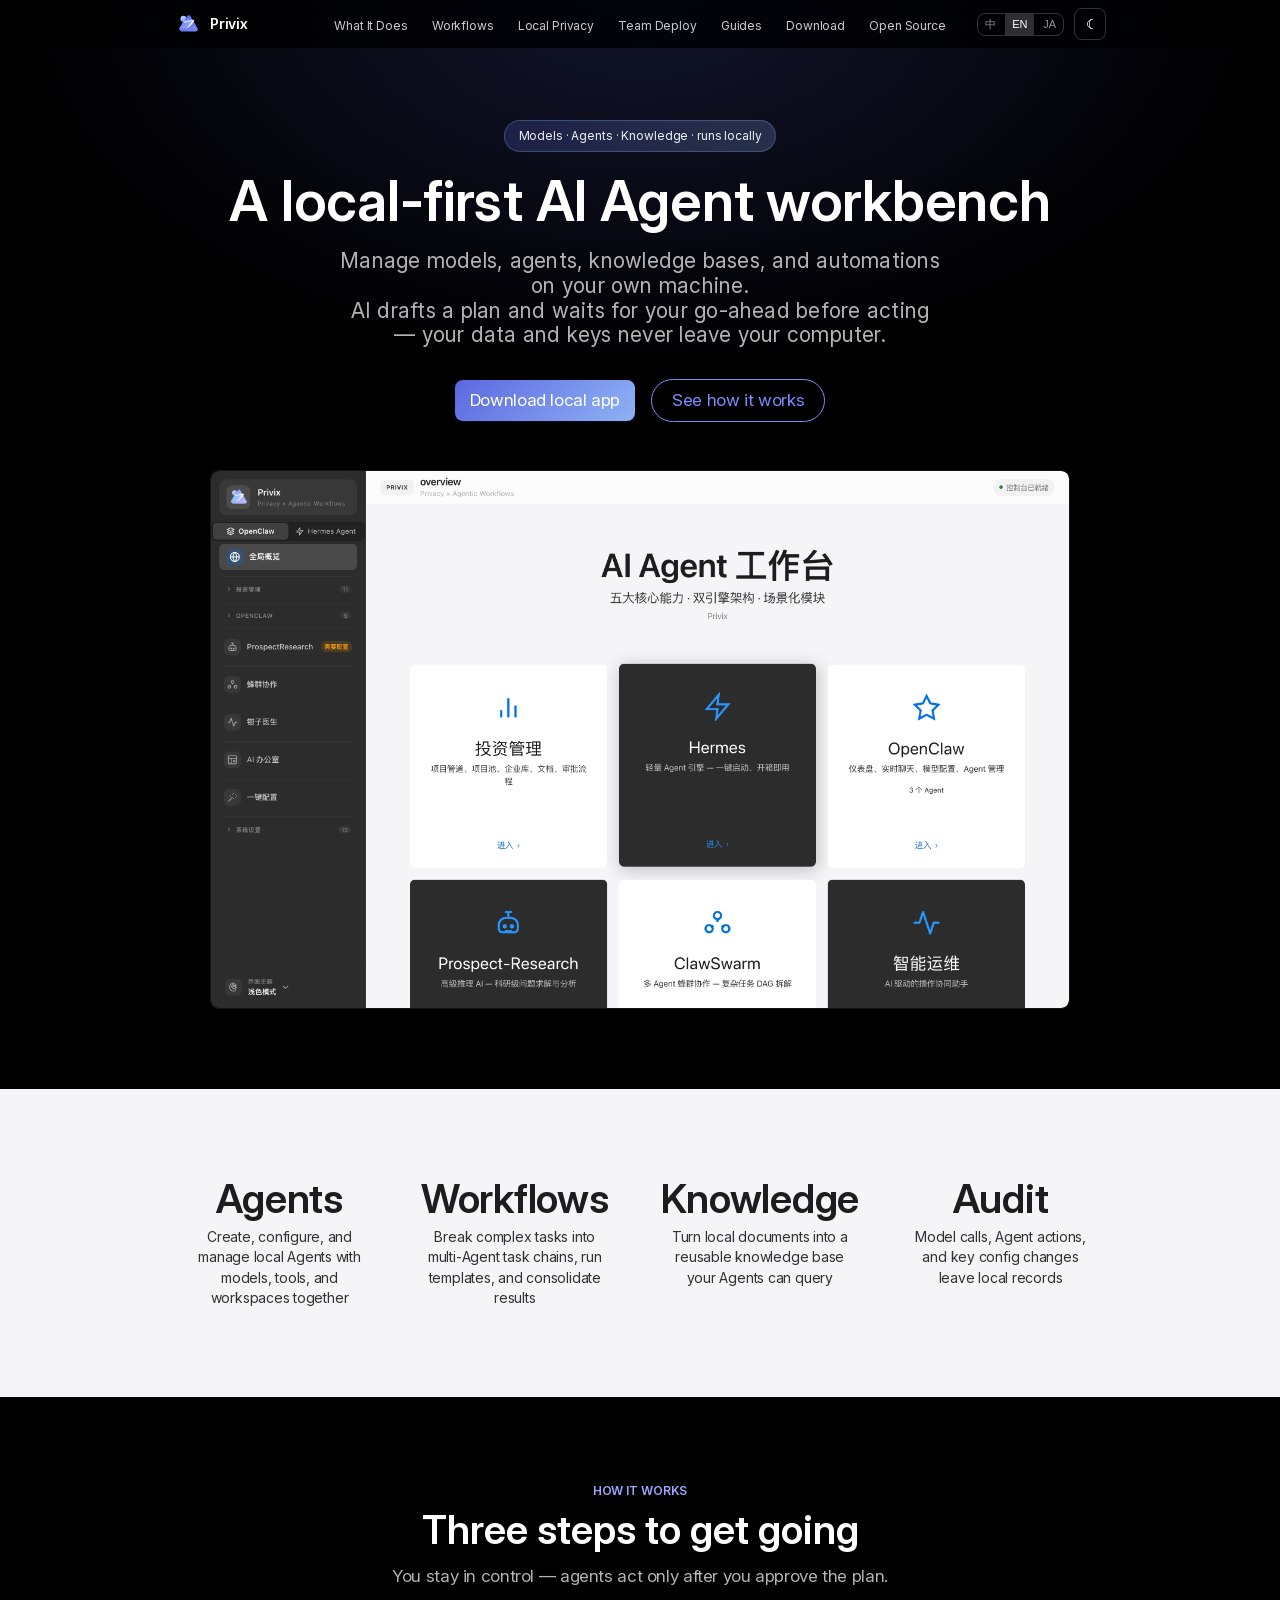
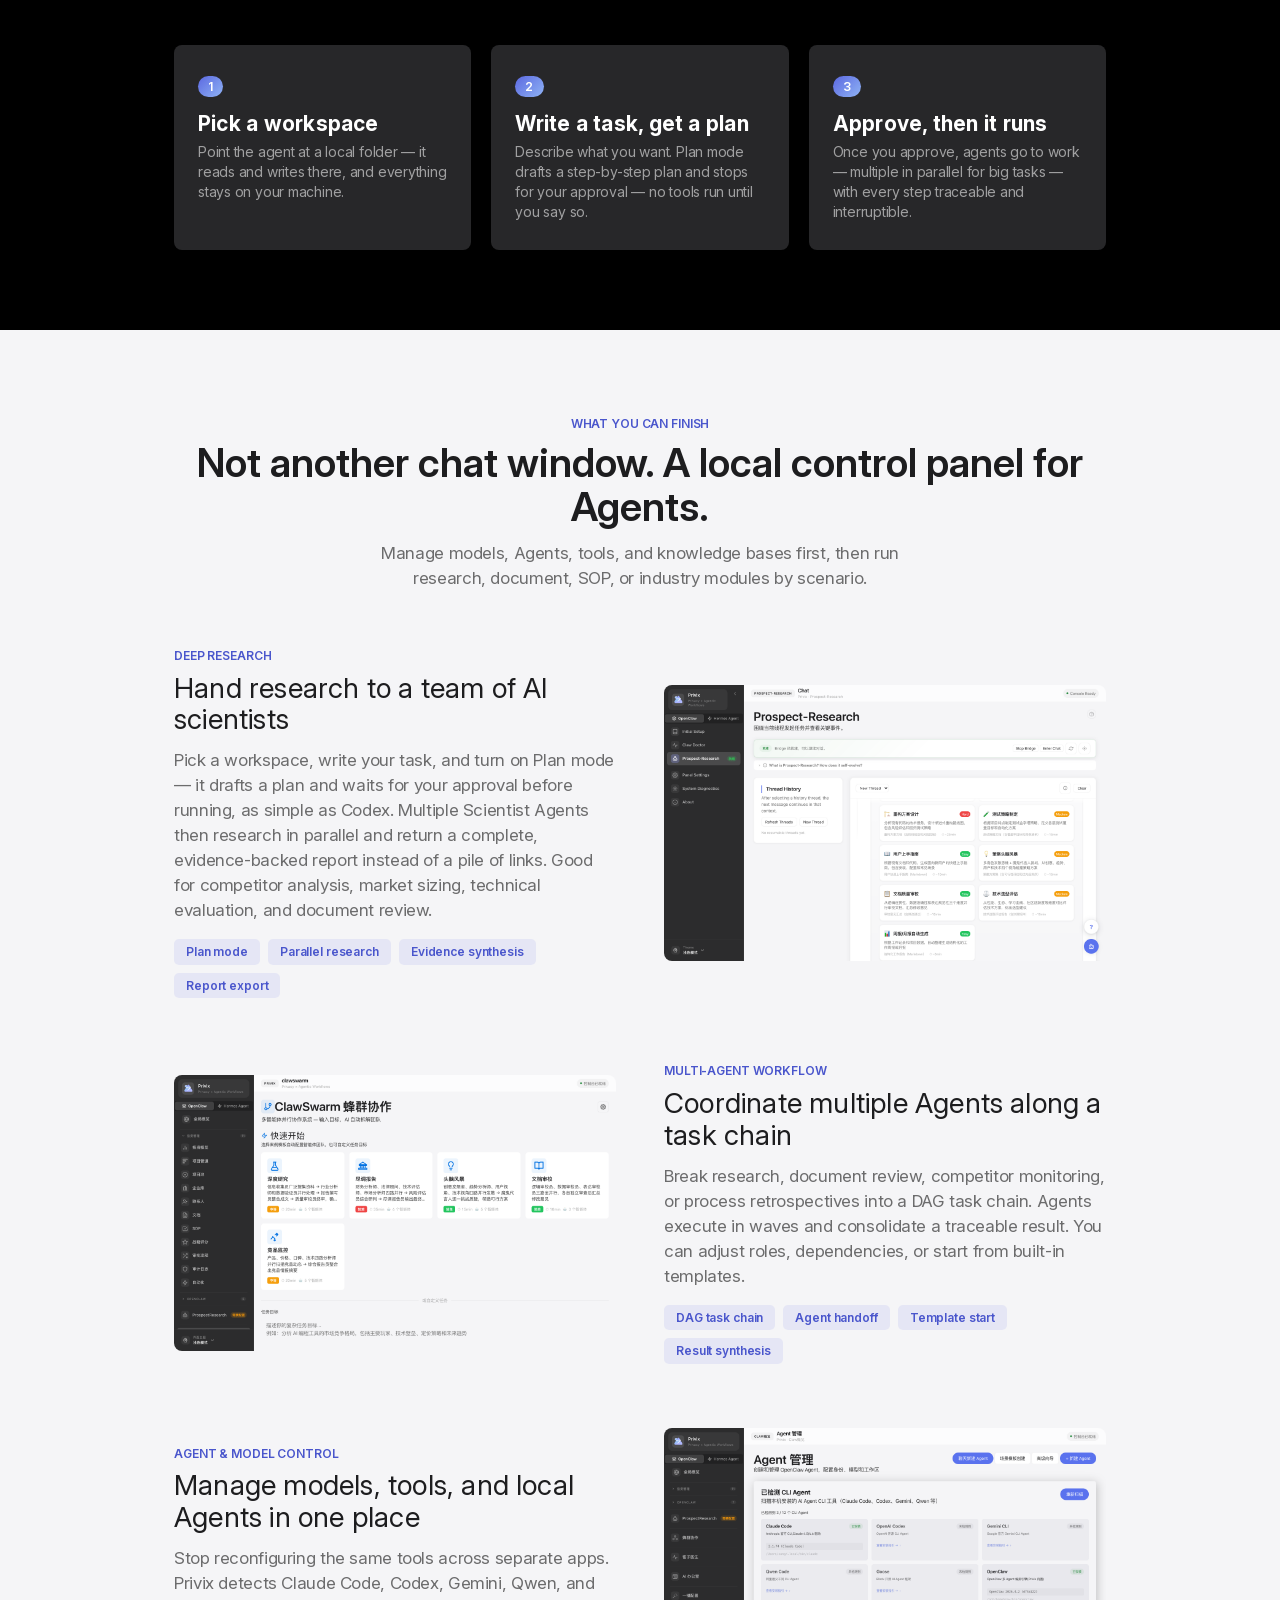
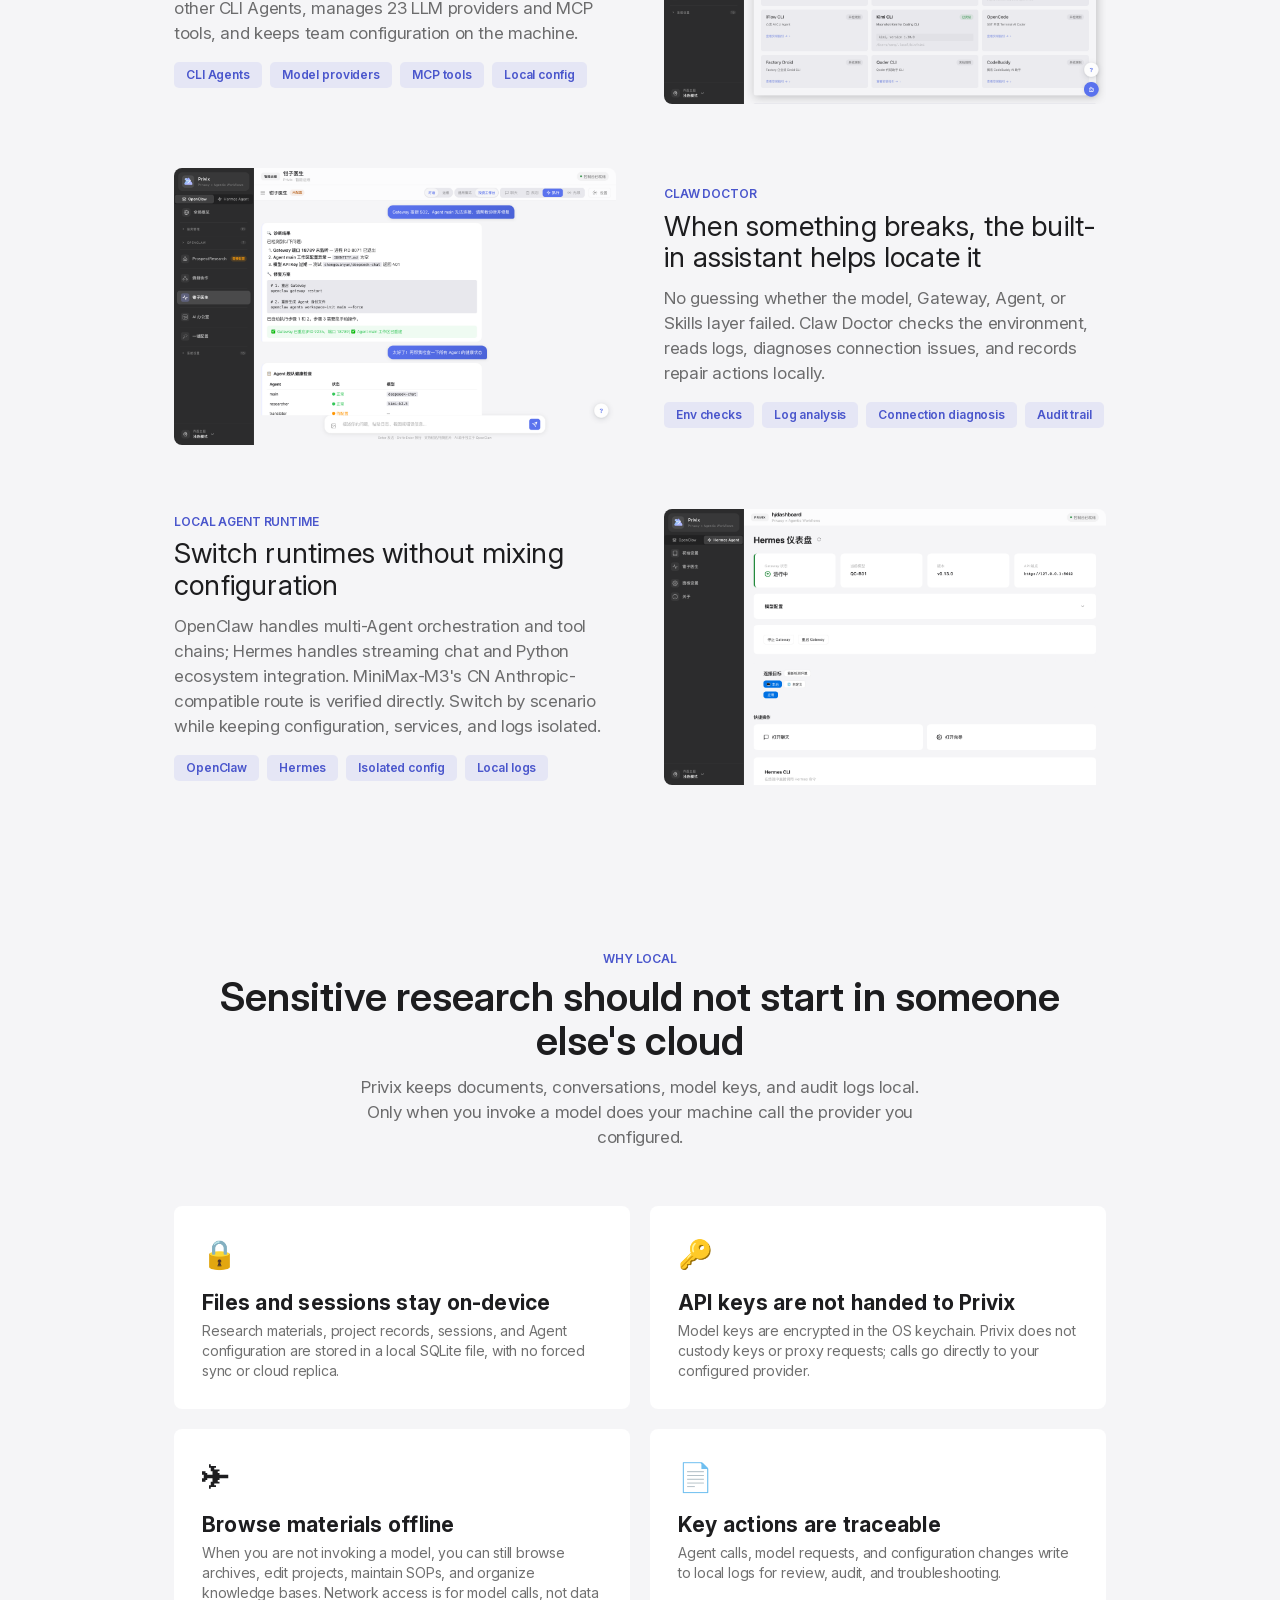
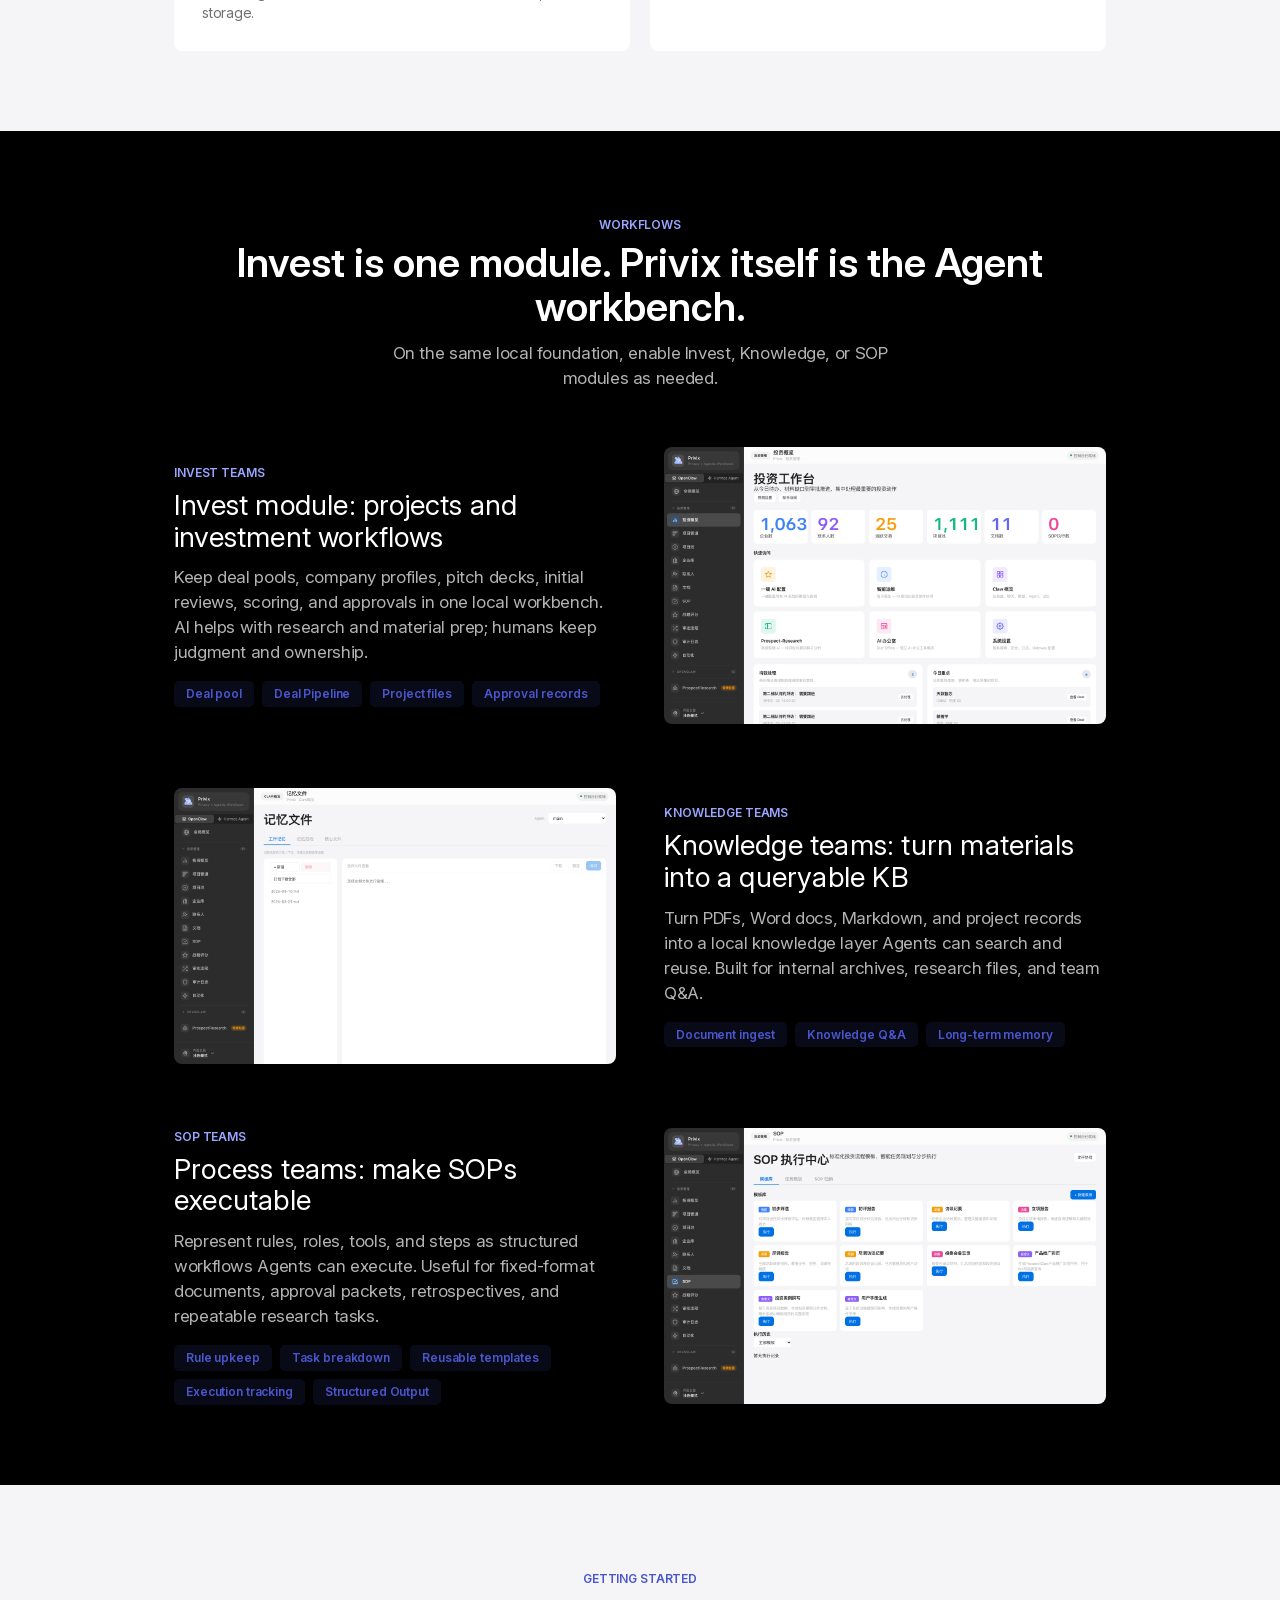
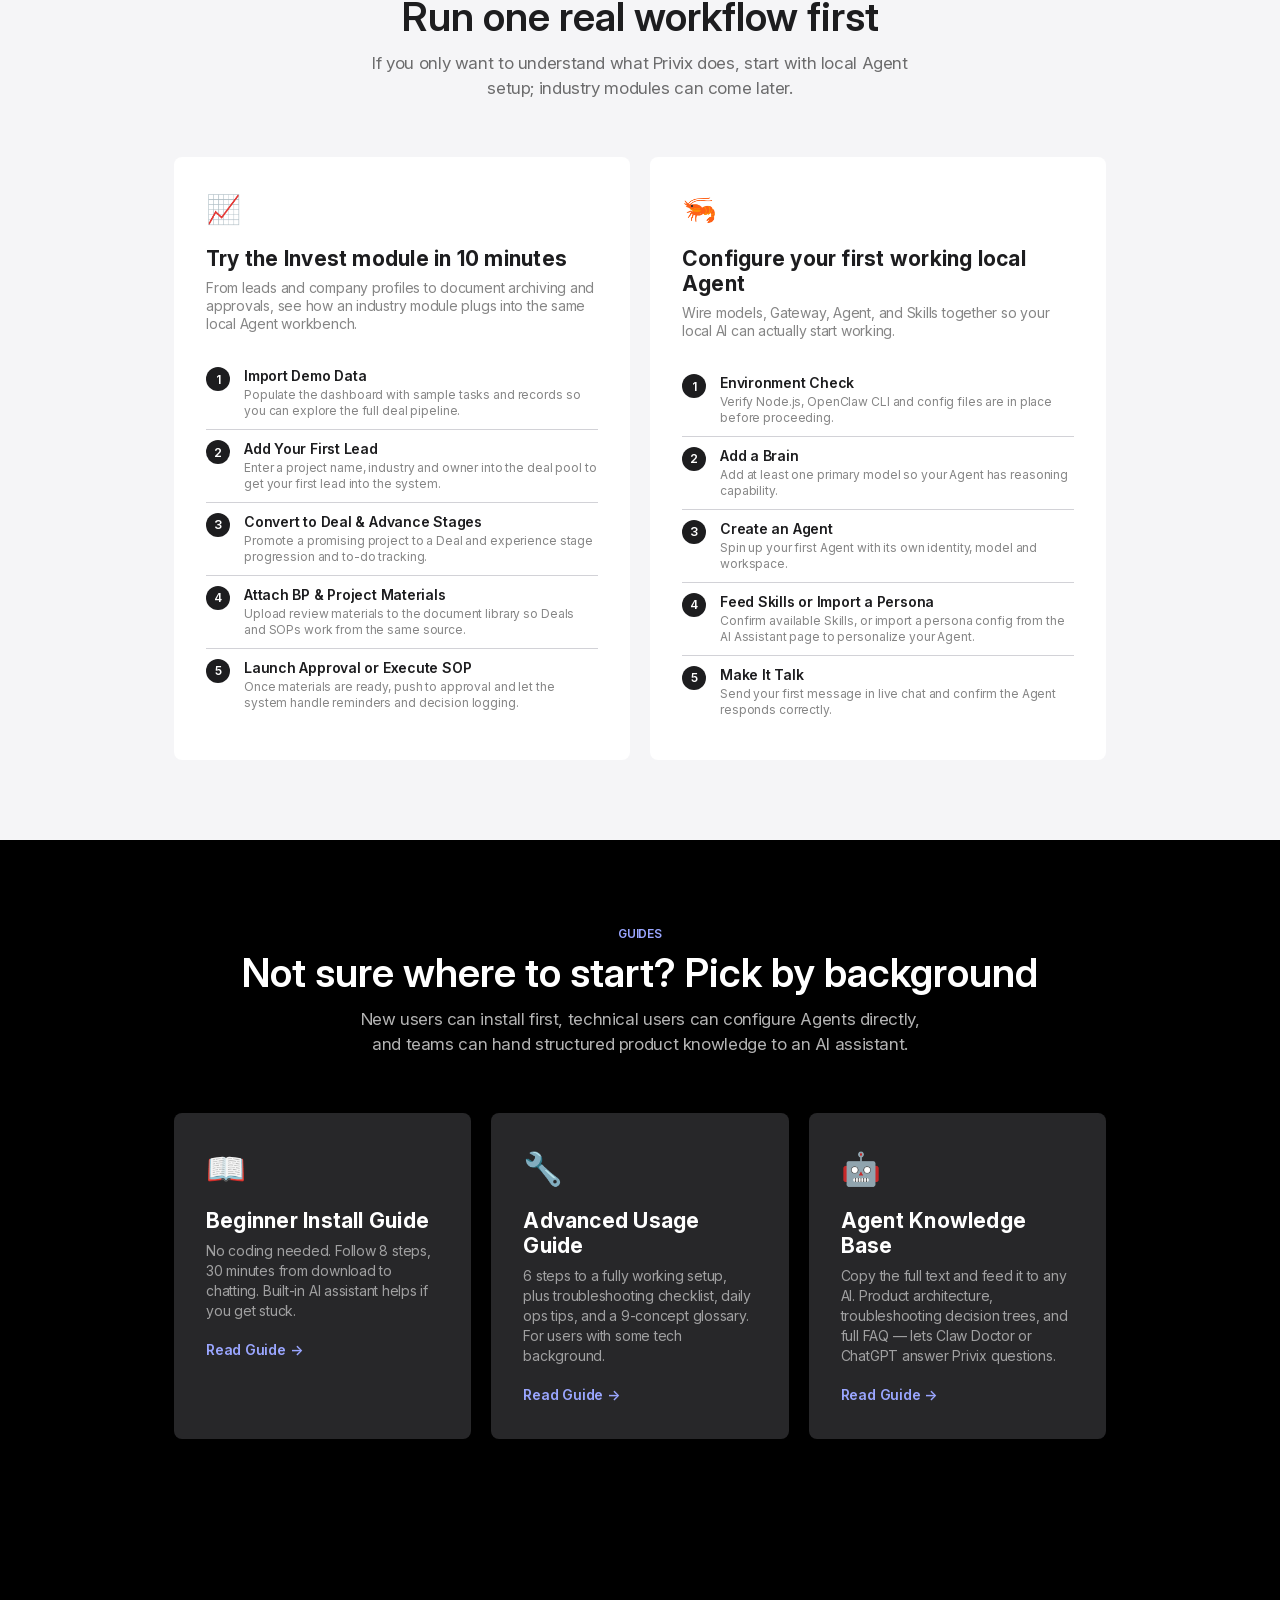
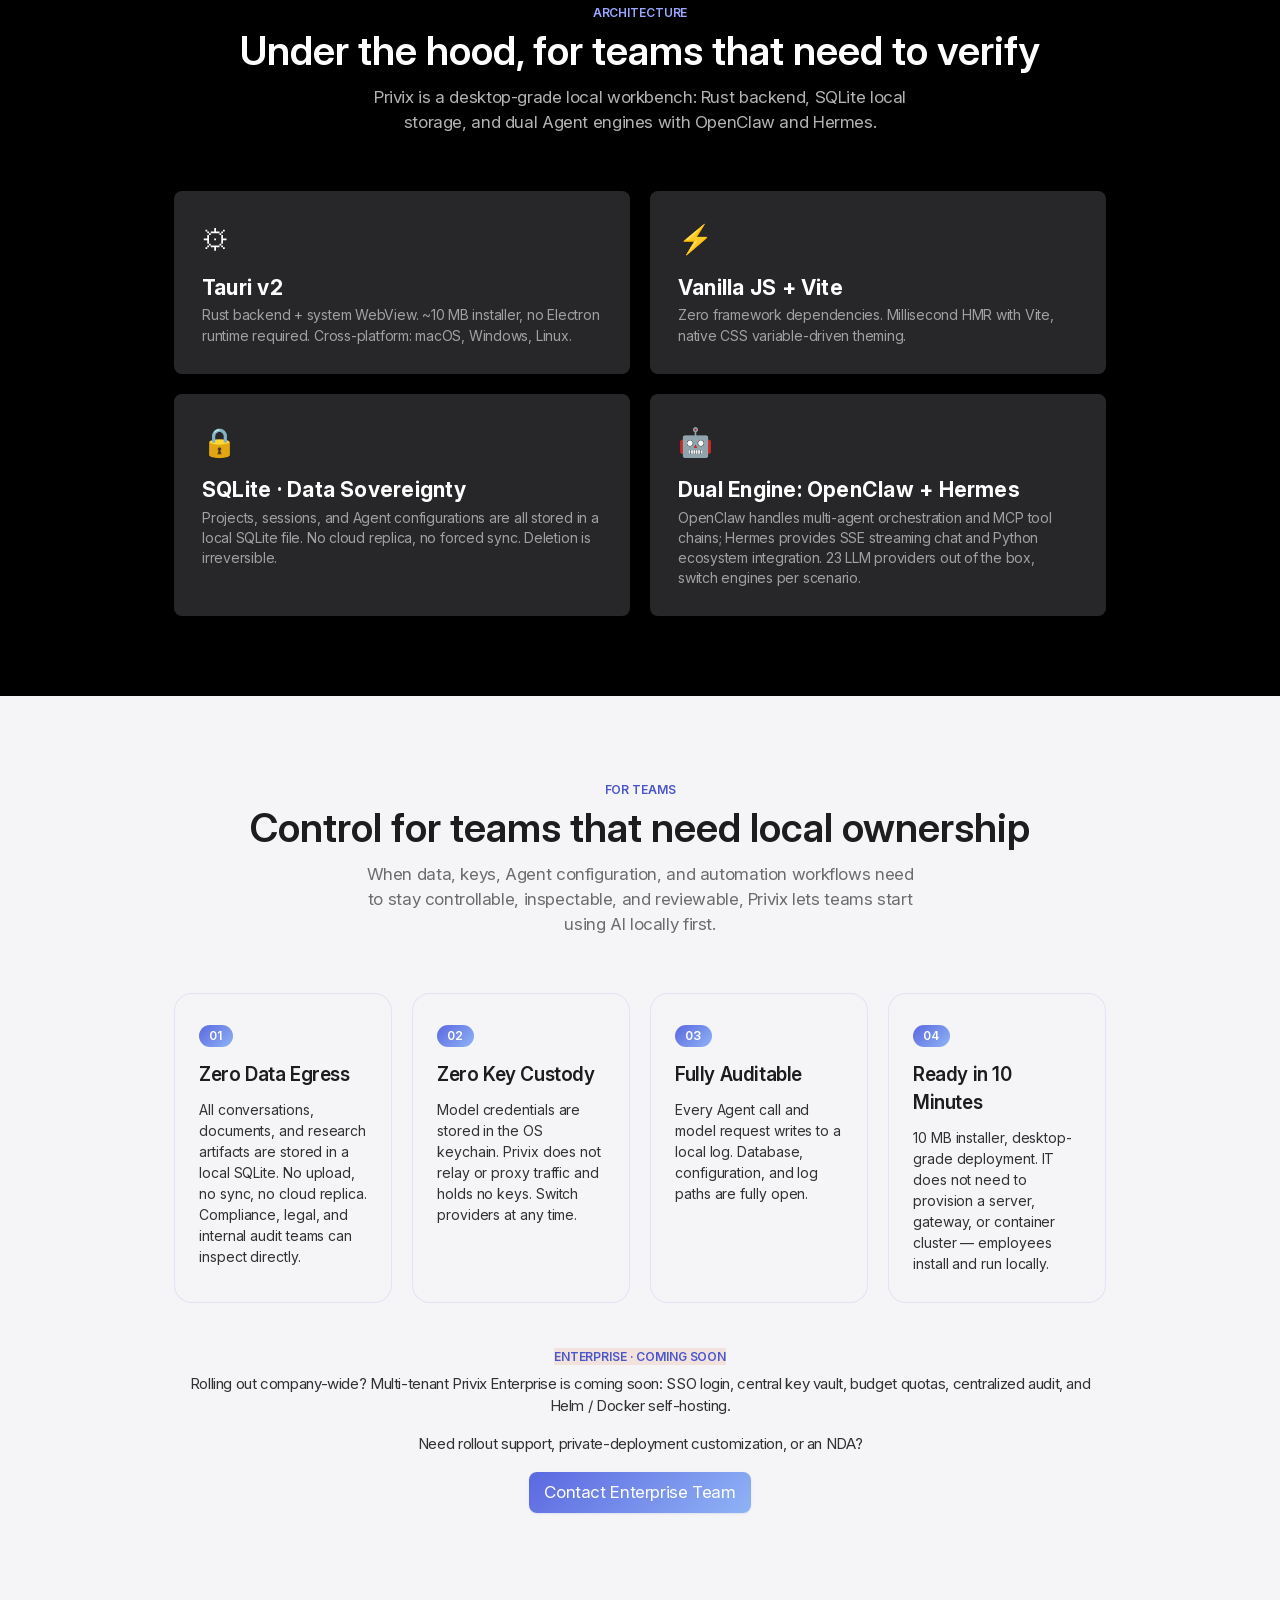
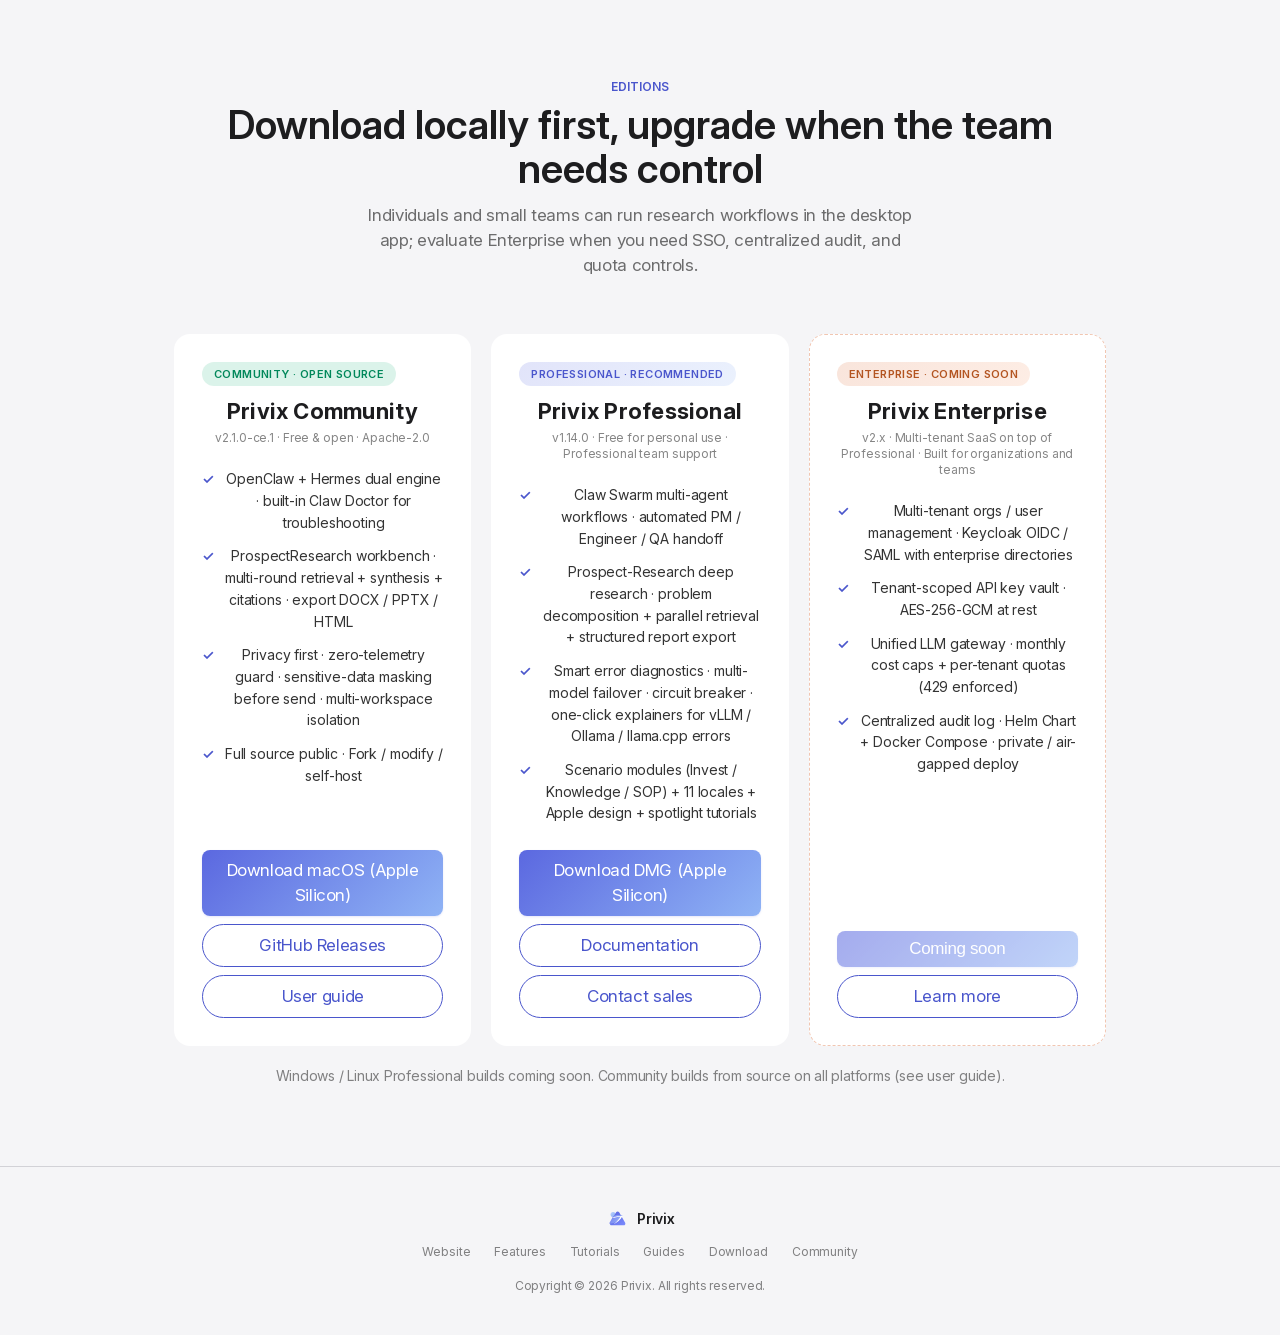
==== commit d952b58c: "release(v1.14.0): 官网下载 + 更新清单" ====
--- a/index.html
+++ b/index.html
@@ -54,9 +54,9 @@
         "name": "Privix",
         "applicationCategory": "BusinessApplication",
         "operatingSystem": "macOS",
-        "softwareVersion": "1.13.0",
+        "softwareVersion": "1.14.0",
         "url": "https://www.privix.cn/",
-        "downloadUrl": "https://www.privix.cn/downloads/Privix_1.13.0_aarch64.dmg",
+        "downloadUrl": "https://www.privix.cn/downloads/Privix_1.14.0_aarch64.dmg",
         "image": "https://www.privix.cn/screenshots/desktop-overview.png",
         "description": "Privix 是本地运行的 AI Agent 工作台，在本机管理模型、Agent、工具、知识库和自动化流程。",
         "publisher": {
@@ -649,14 +649,14 @@
       <div class="download-card edition-card reveal stagger-2">
         <div class="edition-badge edition-badge-pro" data-i18n="download.pro_badge">Professional · 推荐</div>
         <h3 class="download-card-title" data-i18n="download.pro_title">Privix 专业版</h3>
-        <p class="download-card-detail" data-i18n="download.pro_detail">v1.13.0 · 个人免费下载 · 专业团队支持</p>
+        <p class="download-card-detail" data-i18n="download.pro_detail">v1.14.0 · 个人免费下载 · 专业团队支持</p>
         <ul class="edition-features">
           <li data-i18n="download.pro_feat1">多 Agent 协同 · PM / 工程师 / QA 自动接力</li>
           <li data-i18n="download.pro_feat2">深度研究 · 问题拆解、并行检索、结构化报告</li>
           <li data-i18n="download.pro_feat3">报错诊断 · 多模型自动切换 · vLLM / Ollama / llama.cpp 的报错直接告诉你怎么办</li>
           <li data-i18n="download.pro_feat4">投资 / 知识库 / SOP 行业模块 · 11 语界面 · Apple 设计 · 聚光灯教程</li>
         </ul>
-        <a href="/downloads/Privix_1.13.0_aarch64.dmg" class="btn btn-primary" data-i18n="download.pro_cta">下载 DMG (Apple Silicon)</a>
+        <a href="/downloads/Privix_1.14.0_aarch64.dmg" class="btn btn-primary" data-i18n="download.pro_cta">下载 DMG (Apple Silicon)</a>
         <a href="#features" class="btn btn-outline" style="margin-top:8px" data-i18n="download.pro_cta_docs">查看文档</a>
         <a href="mailto:enterprise@privix.cn" class="btn btn-outline" style="margin-top:8px" data-i18n="download.pro_cta_contact">企业咨询</a>
       </div>
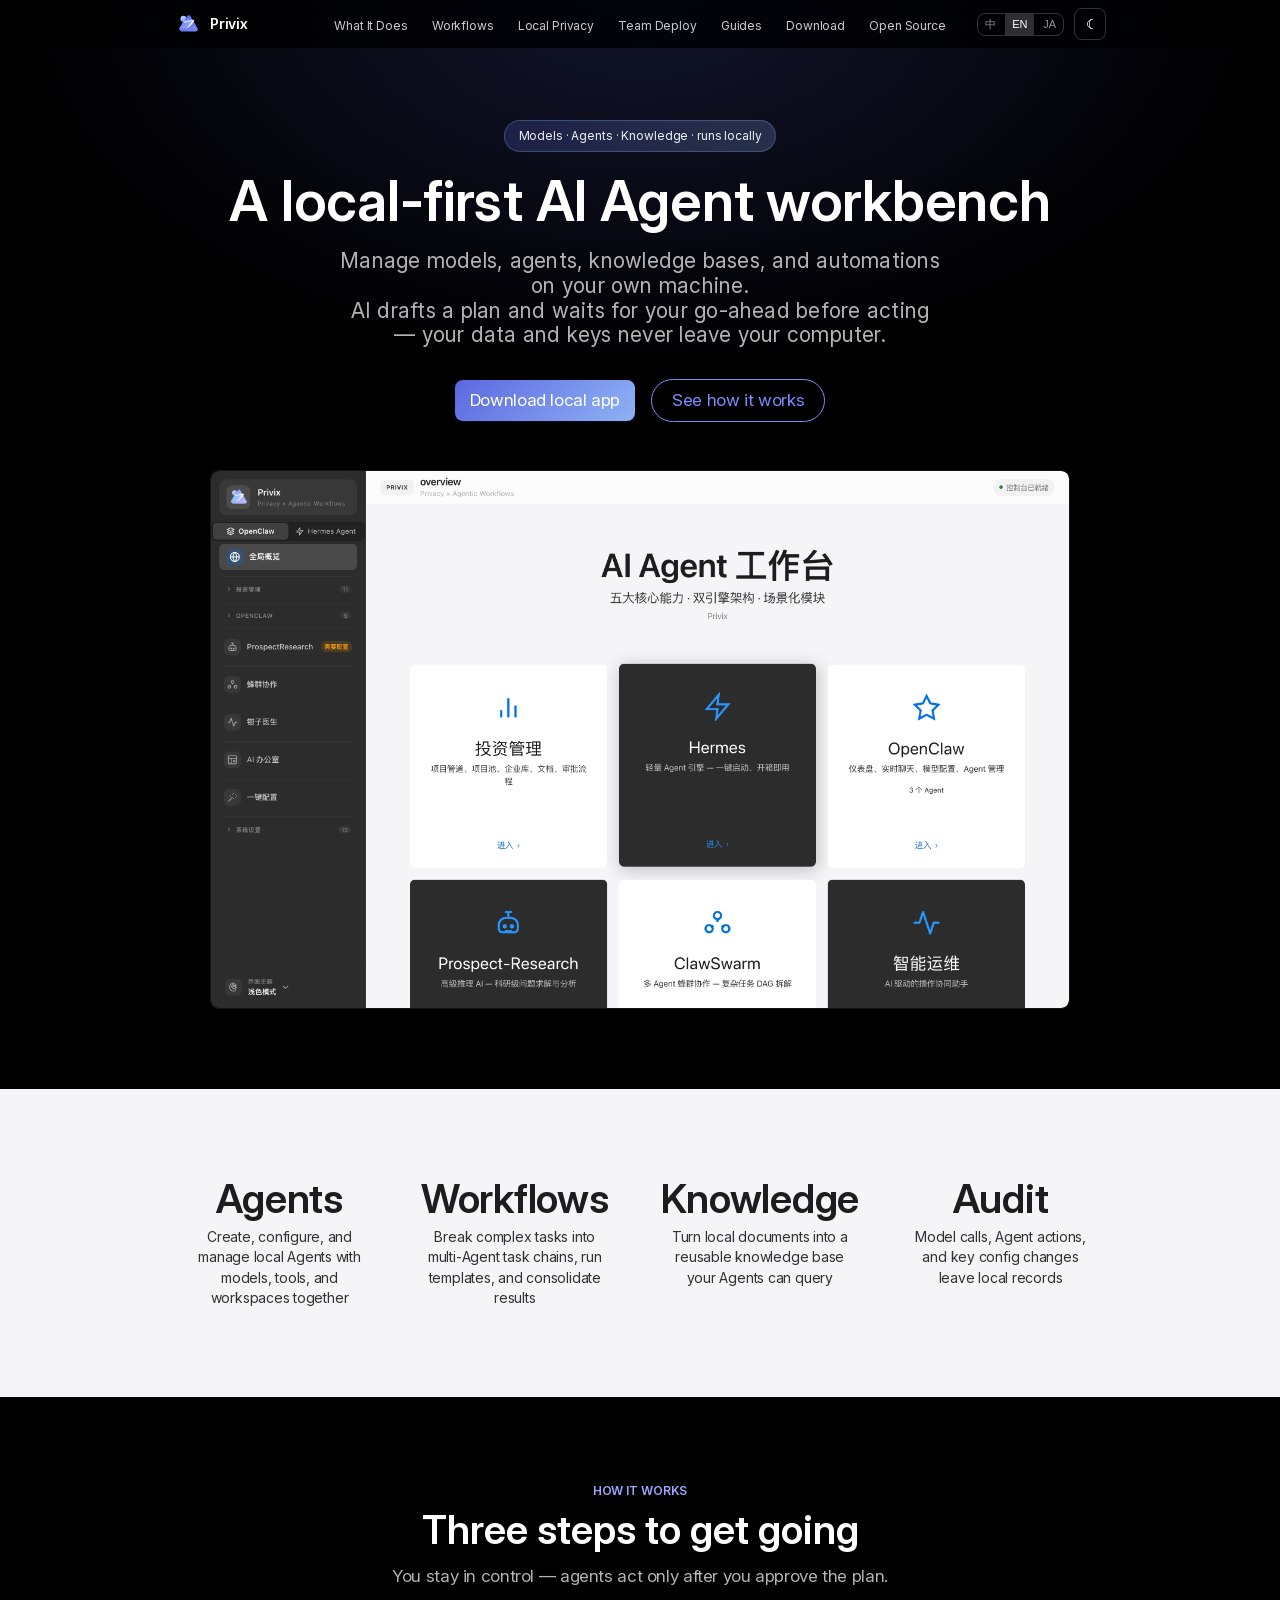
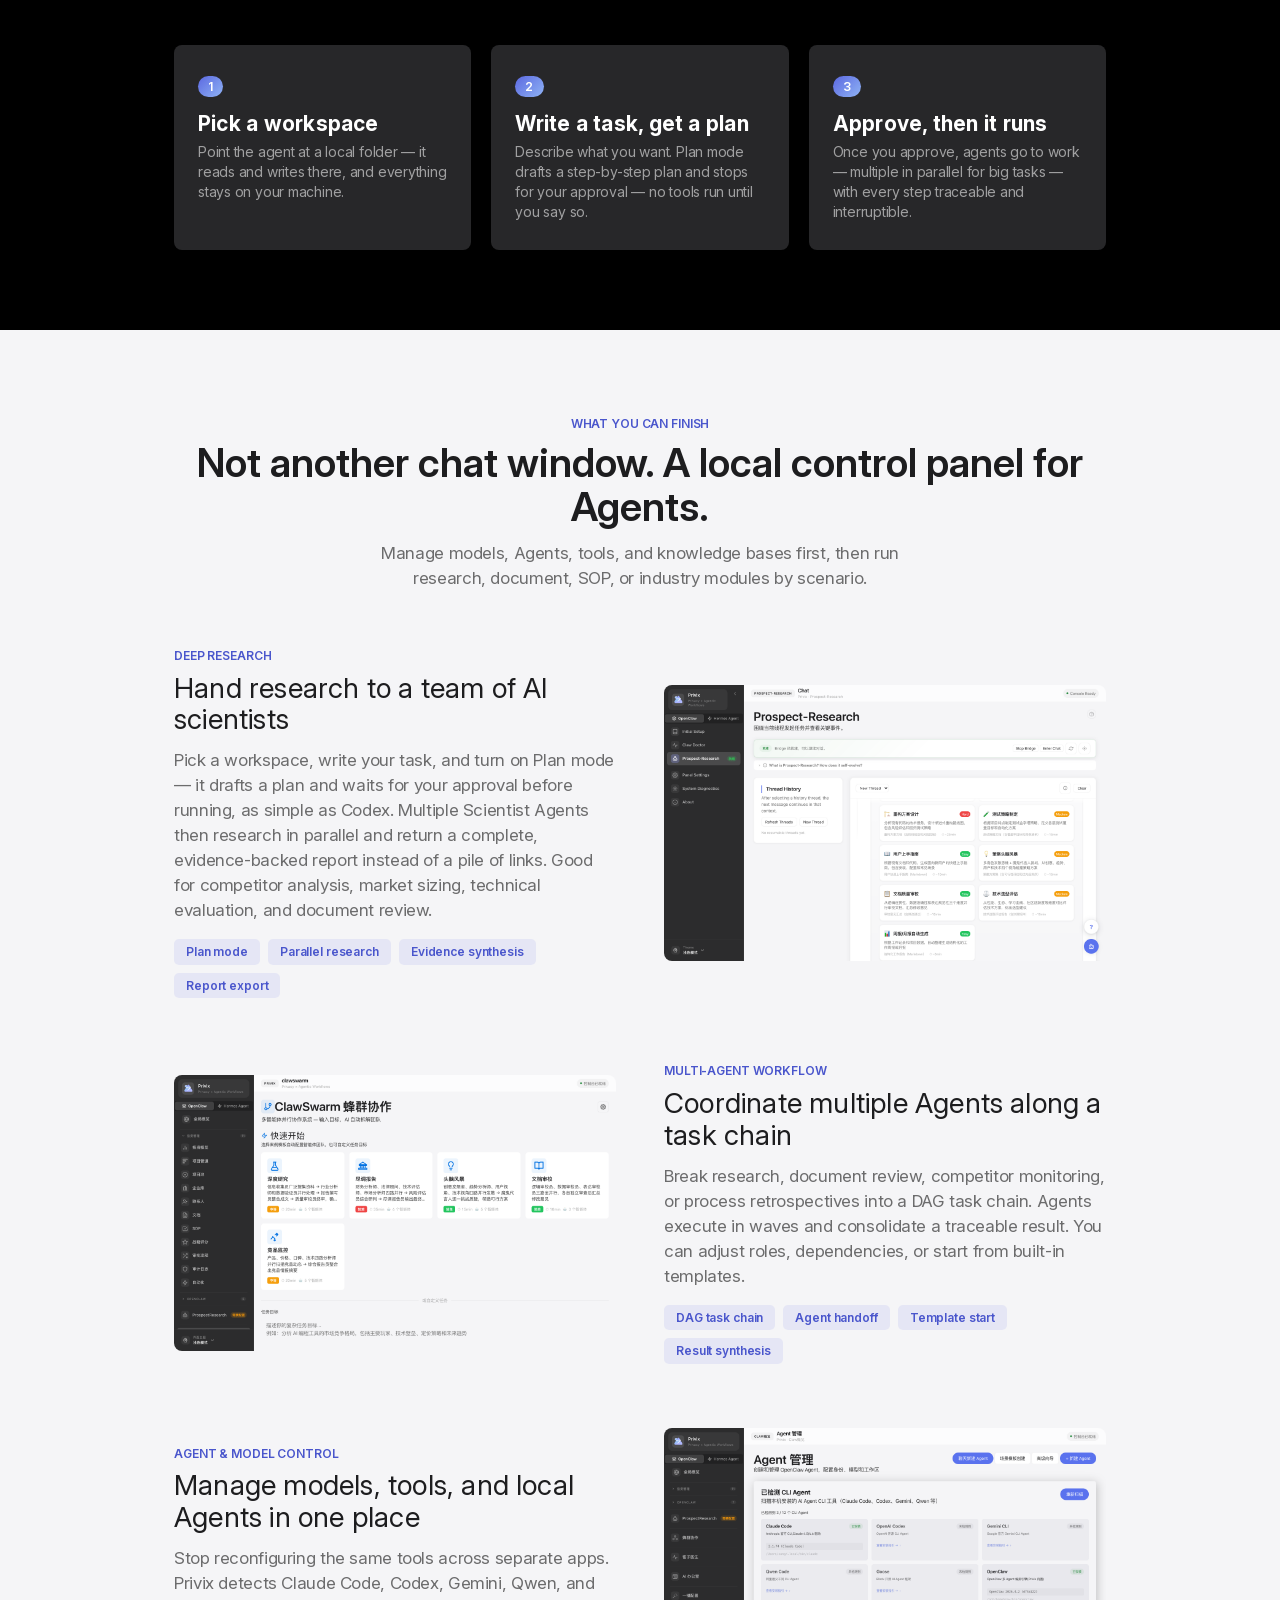
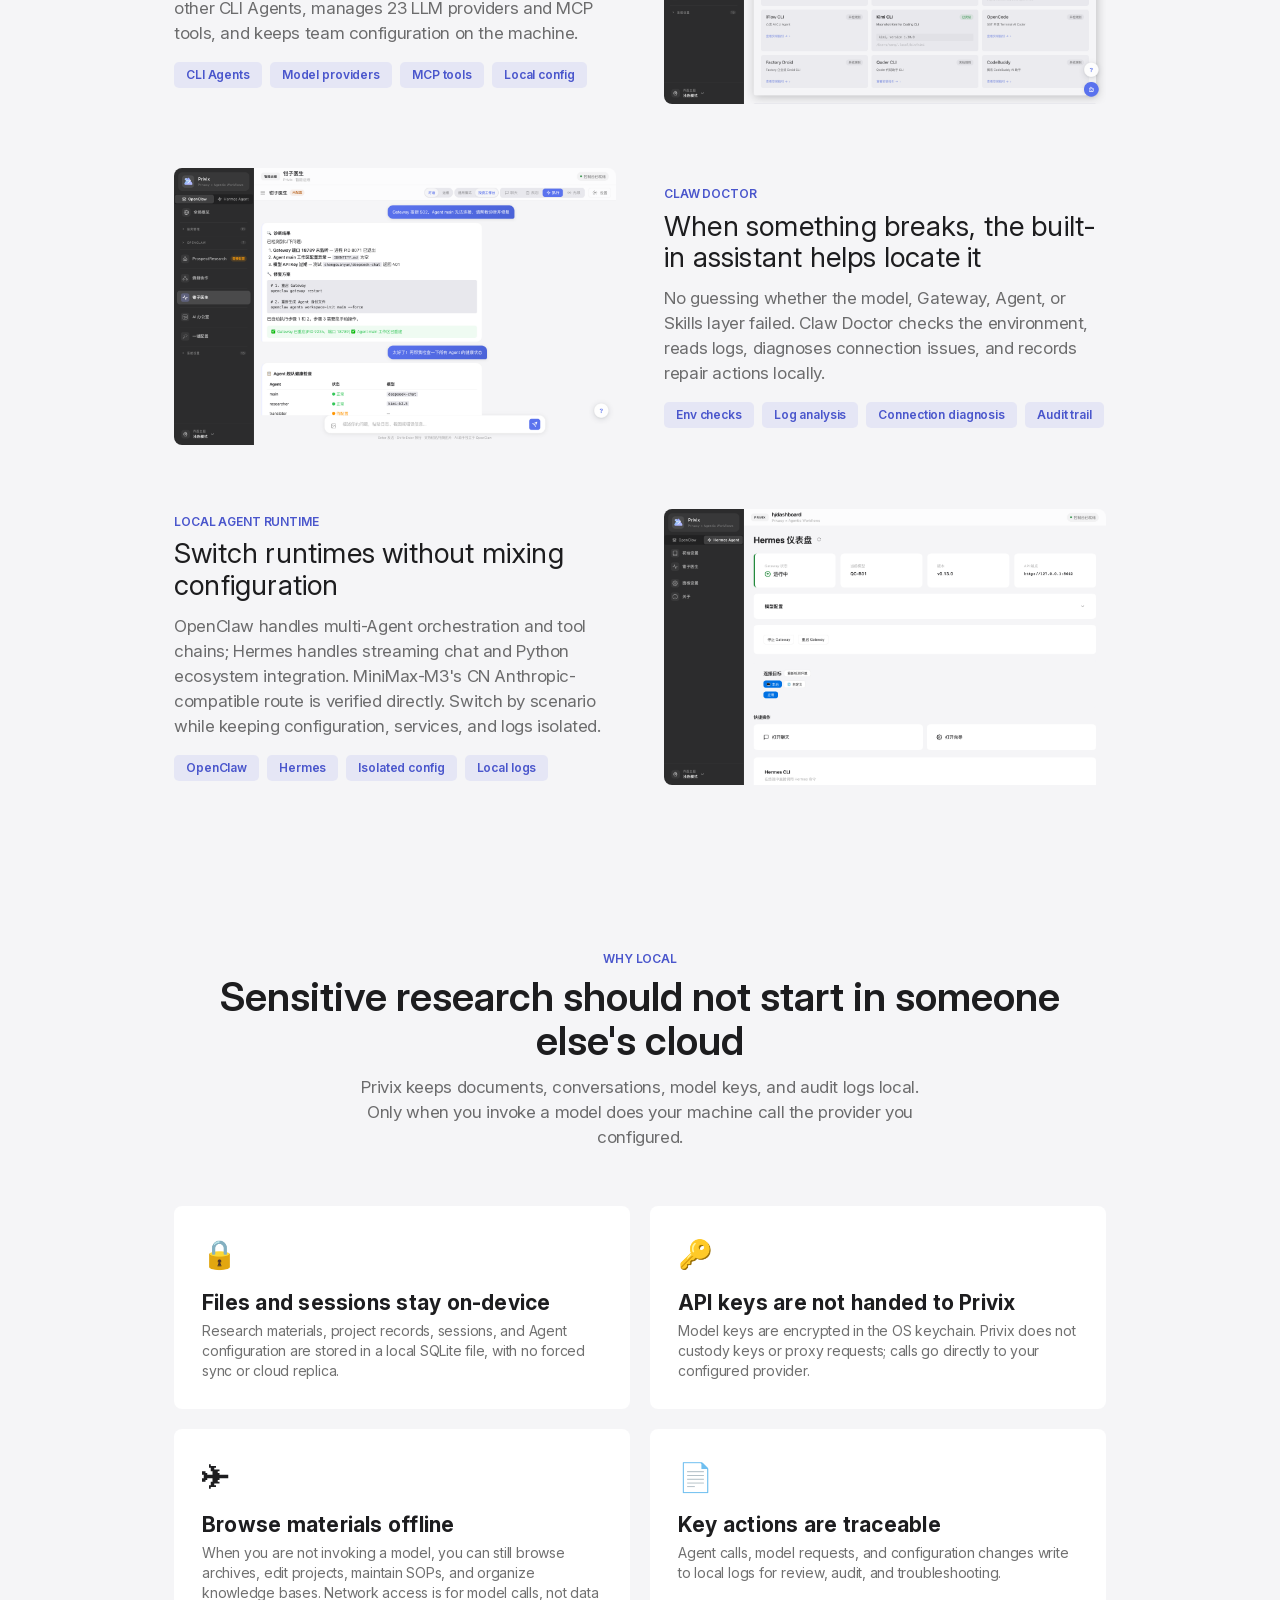
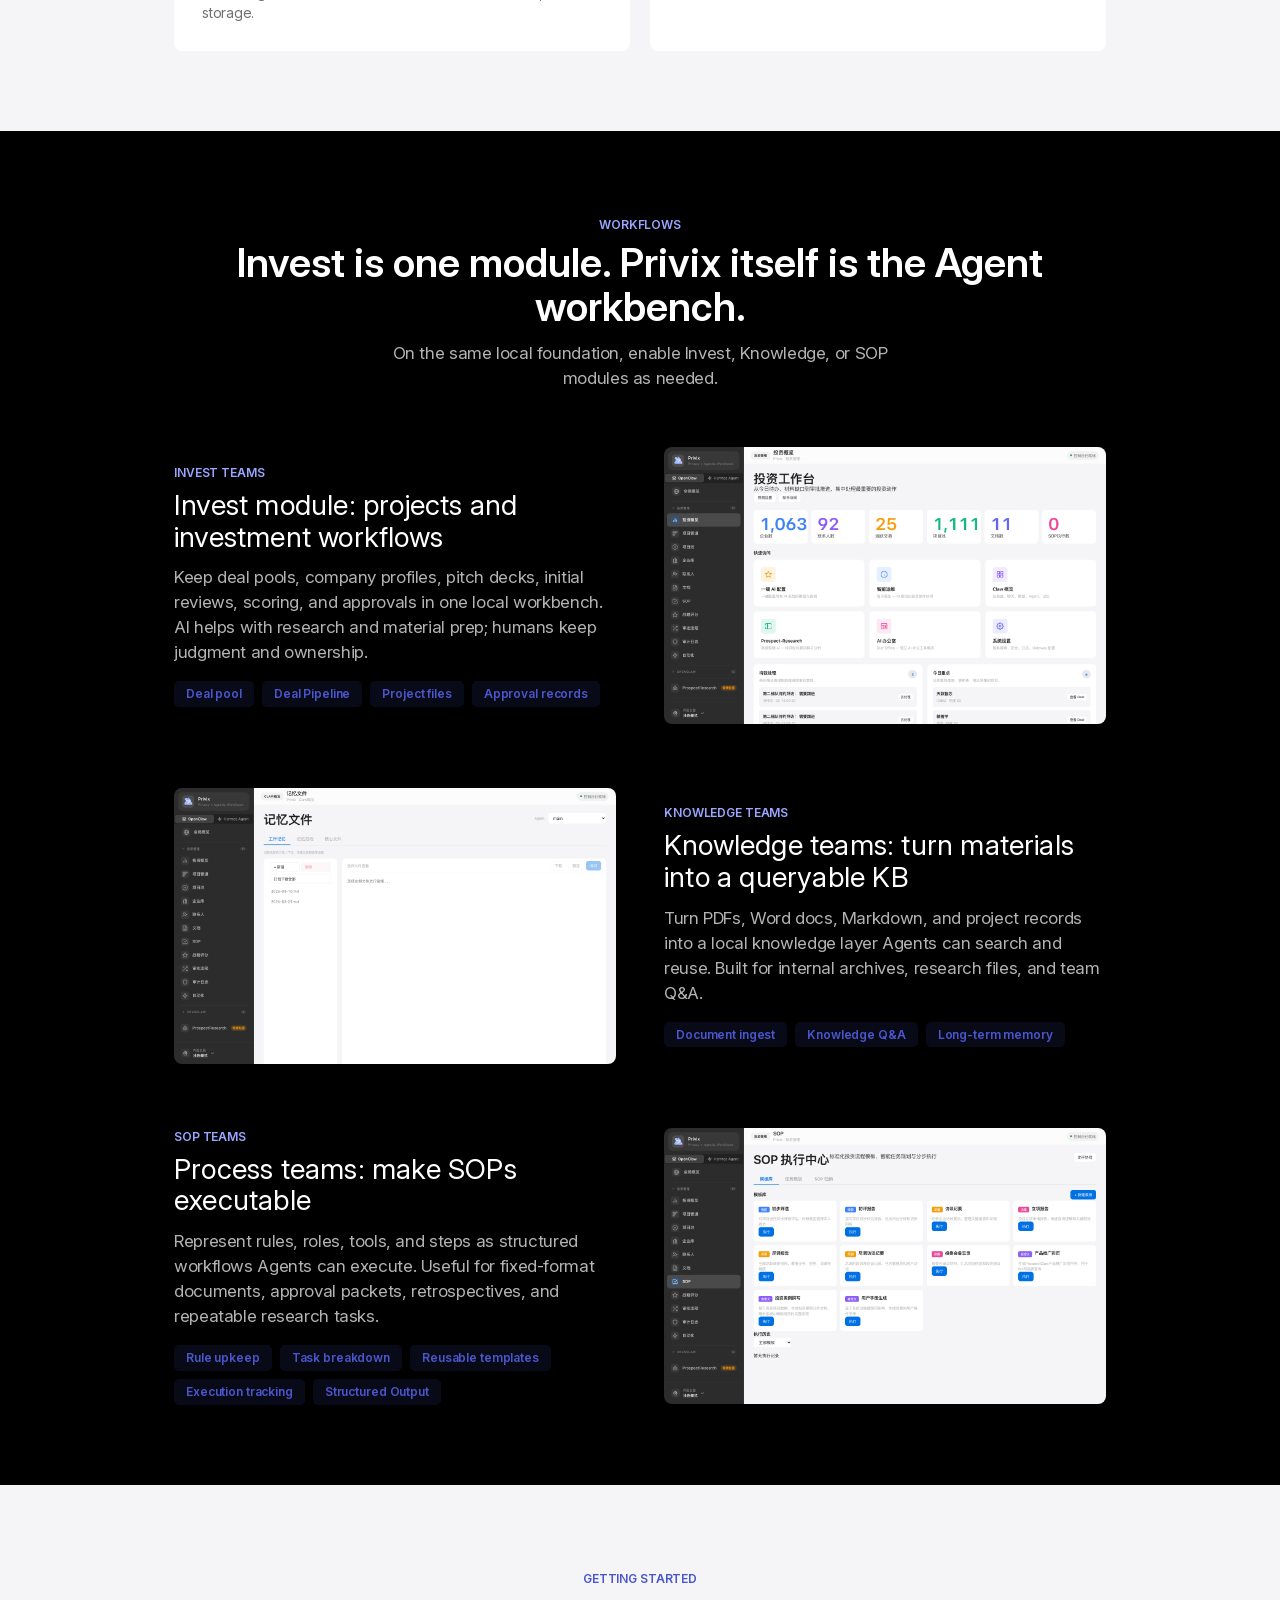
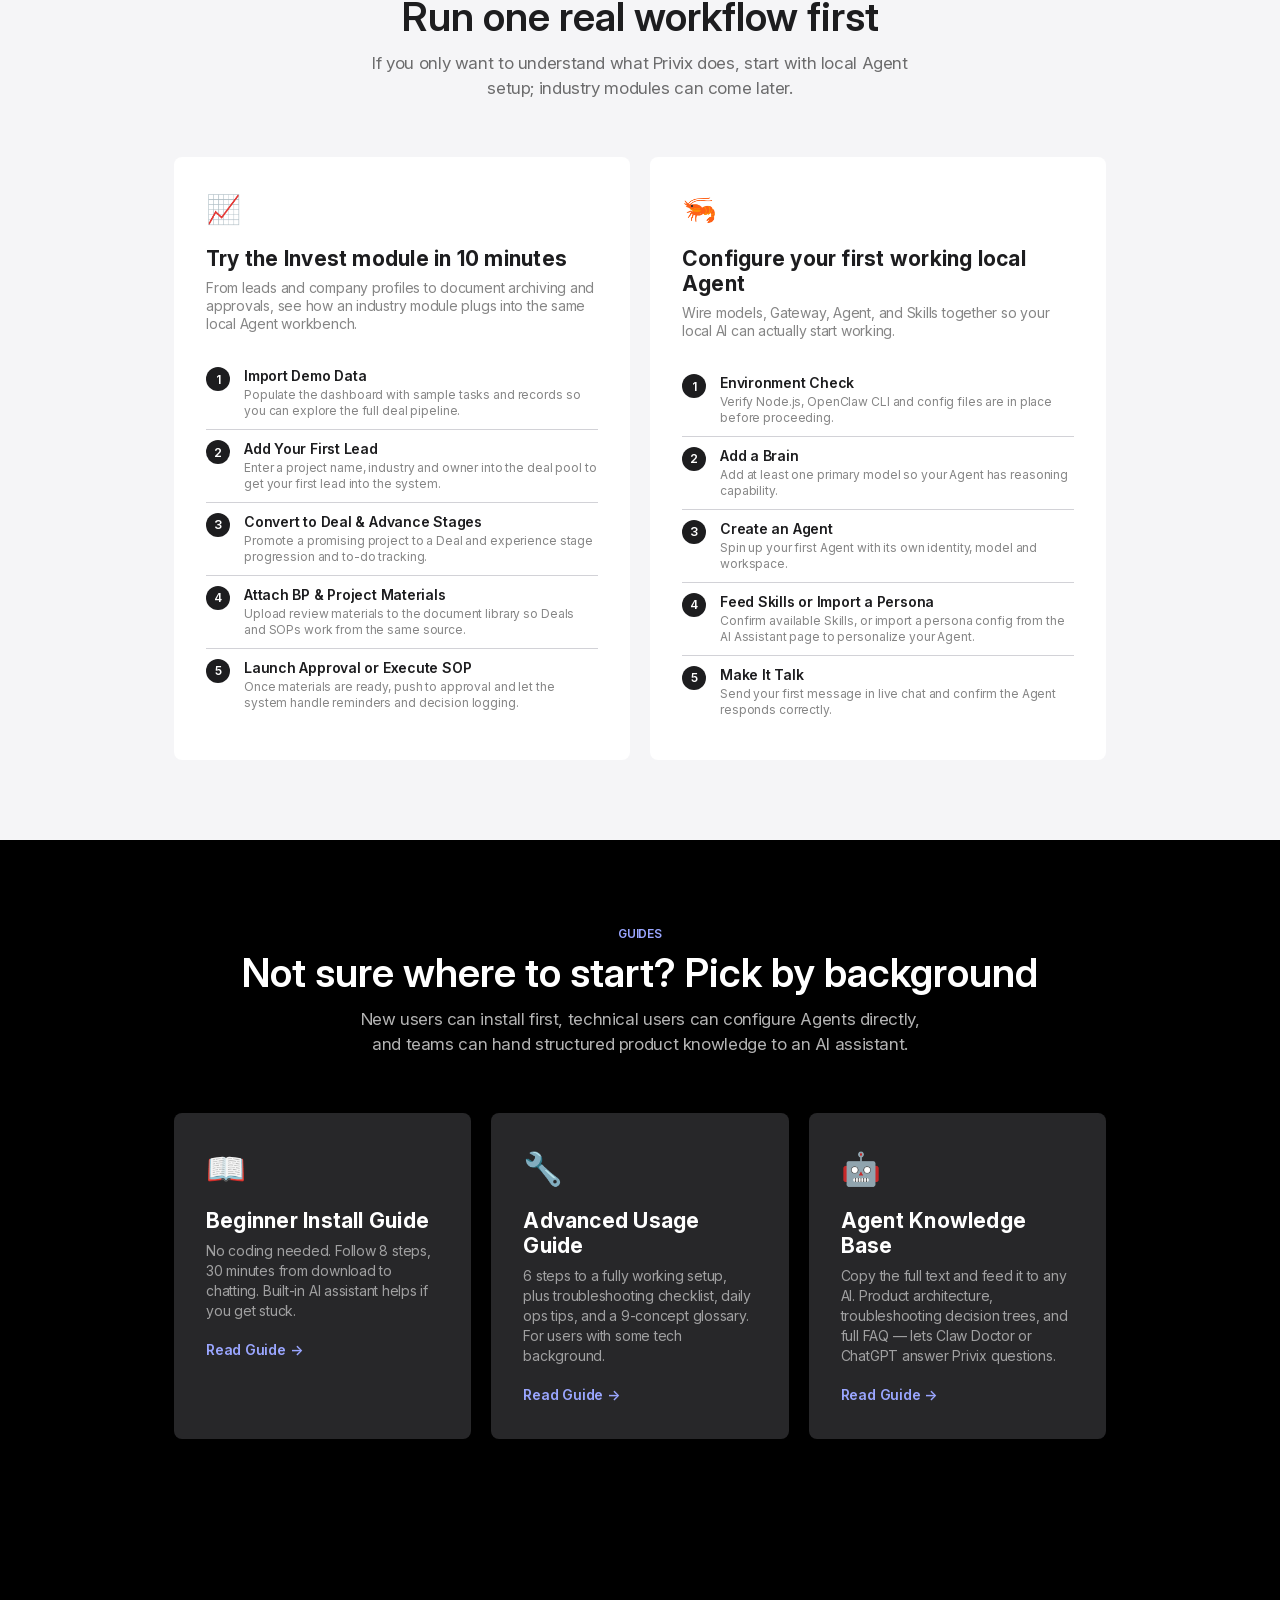
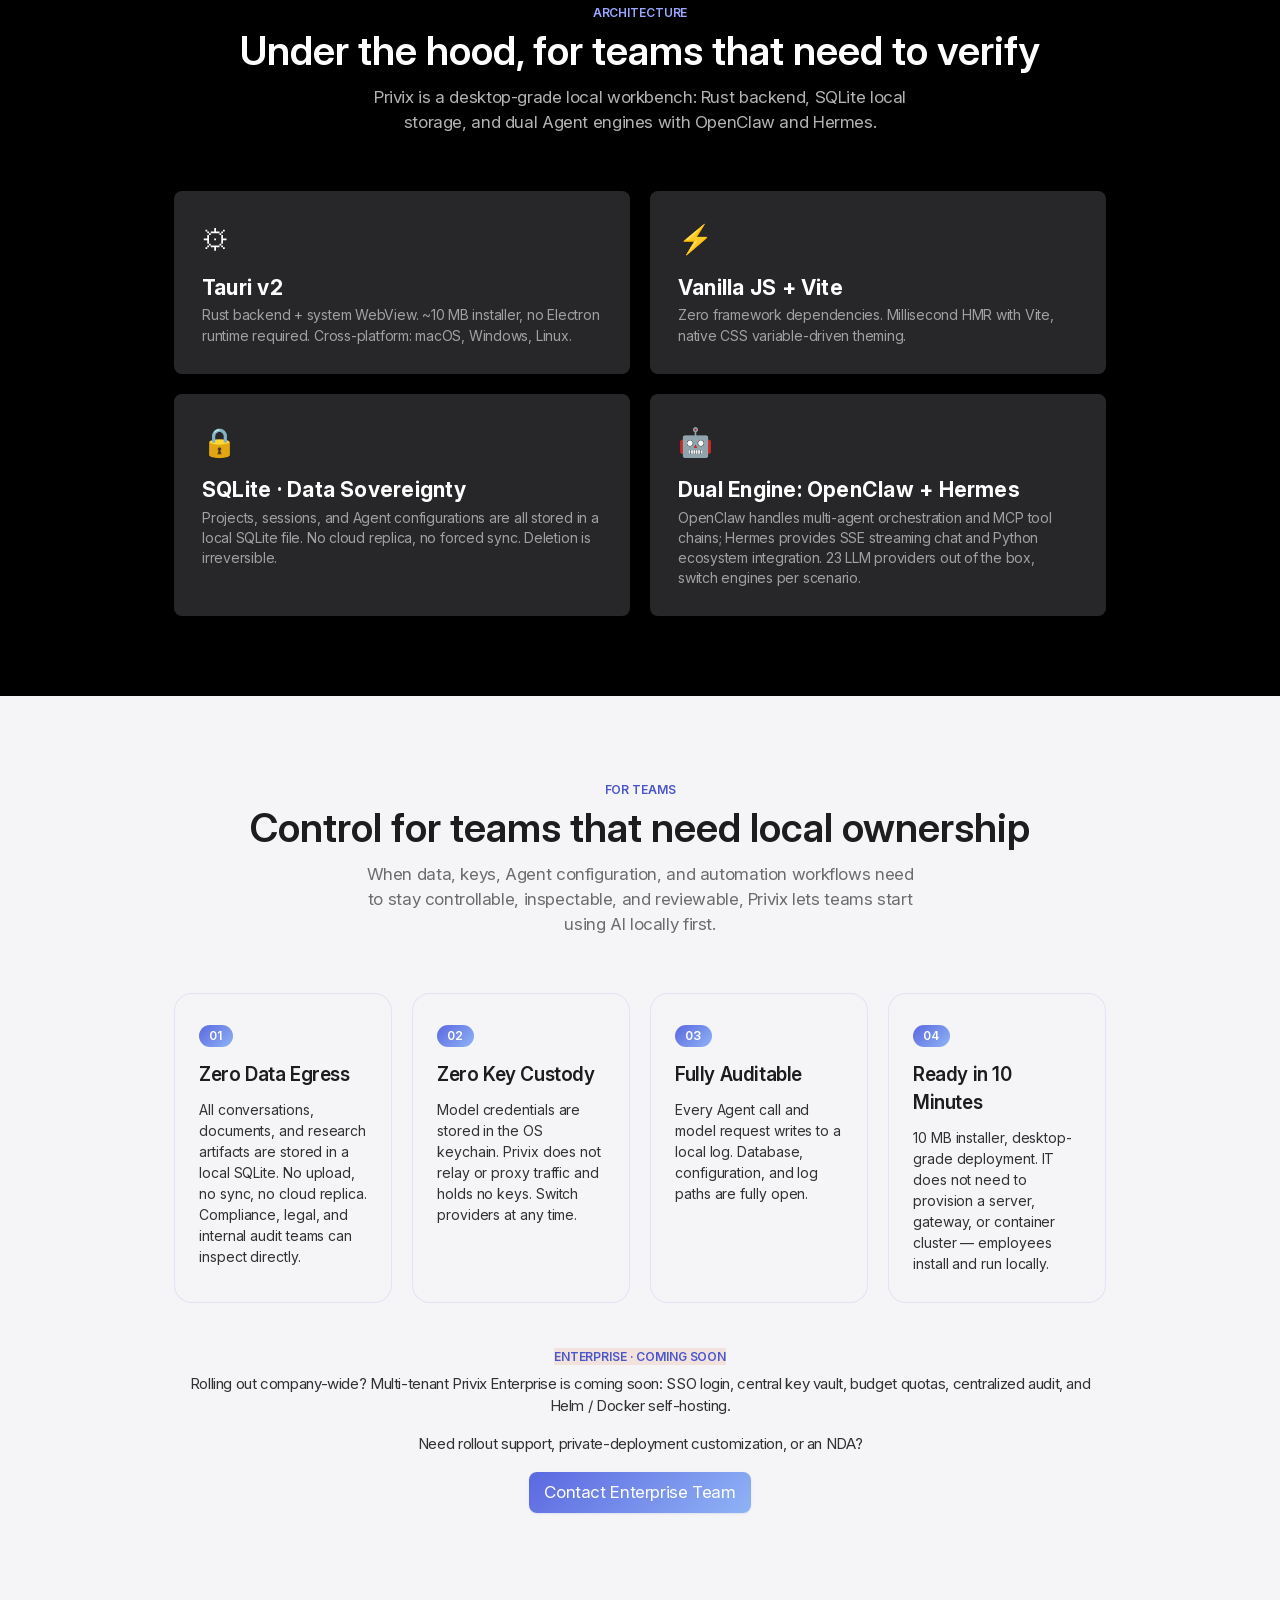
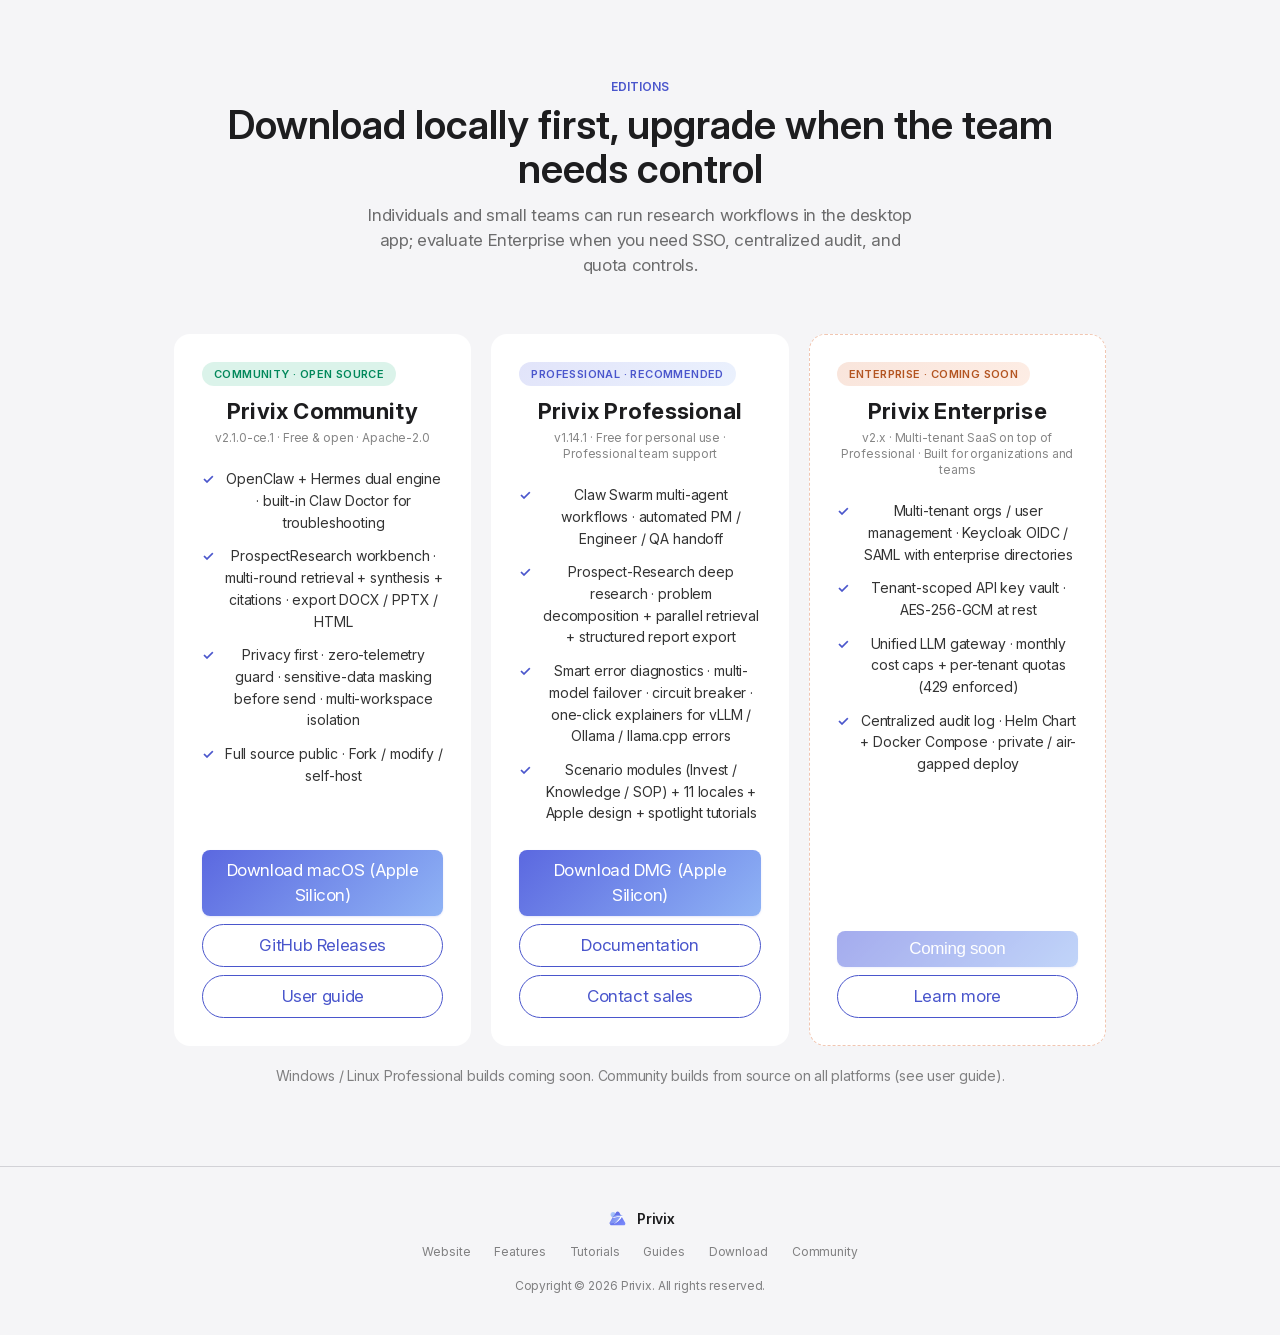
==== commit 350db54e: "release(v1.14.1): 官网下载 + 更新清单" ====
--- a/index.html
+++ b/index.html
@@ -54,9 +54,9 @@
         "name": "Privix",
         "applicationCategory": "BusinessApplication",
         "operatingSystem": "macOS",
-        "softwareVersion": "1.14.0",
+        "softwareVersion": "1.14.1",
         "url": "https://www.privix.cn/",
-        "downloadUrl": "https://www.privix.cn/downloads/Privix_1.14.0_aarch64.dmg",
+        "downloadUrl": "https://www.privix.cn/downloads/Privix_1.14.1_aarch64.dmg",
         "image": "https://www.privix.cn/screenshots/desktop-overview.png",
         "description": "Privix 是本地运行的 AI Agent 工作台，在本机管理模型、Agent、工具、知识库和自动化流程。",
         "publisher": {
@@ -649,14 +649,14 @@
       <div class="download-card edition-card reveal stagger-2">
         <div class="edition-badge edition-badge-pro" data-i18n="download.pro_badge">Professional · 推荐</div>
         <h3 class="download-card-title" data-i18n="download.pro_title">Privix 专业版</h3>
-        <p class="download-card-detail" data-i18n="download.pro_detail">v1.14.0 · 个人免费下载 · 专业团队支持</p>
+        <p class="download-card-detail" data-i18n="download.pro_detail">v1.14.1 · 个人免费下载 · 专业团队支持</p>
         <ul class="edition-features">
           <li data-i18n="download.pro_feat1">多 Agent 协同 · PM / 工程师 / QA 自动接力</li>
           <li data-i18n="download.pro_feat2">深度研究 · 问题拆解、并行检索、结构化报告</li>
           <li data-i18n="download.pro_feat3">报错诊断 · 多模型自动切换 · vLLM / Ollama / llama.cpp 的报错直接告诉你怎么办</li>
           <li data-i18n="download.pro_feat4">投资 / 知识库 / SOP 行业模块 · 11 语界面 · Apple 设计 · 聚光灯教程</li>
         </ul>
-        <a href="/downloads/Privix_1.14.0_aarch64.dmg" class="btn btn-primary" data-i18n="download.pro_cta">下载 DMG (Apple Silicon)</a>
+        <a href="/downloads/Privix_1.14.1_aarch64.dmg" class="btn btn-primary" data-i18n="download.pro_cta">下载 DMG (Apple Silicon)</a>
         <a href="#features" class="btn btn-outline" style="margin-top:8px" data-i18n="download.pro_cta_docs">查看文档</a>
         <a href="mailto:enterprise@privix.cn" class="btn btn-outline" style="margin-top:8px" data-i18n="download.pro_cta_contact">企业咨询</a>
       </div>
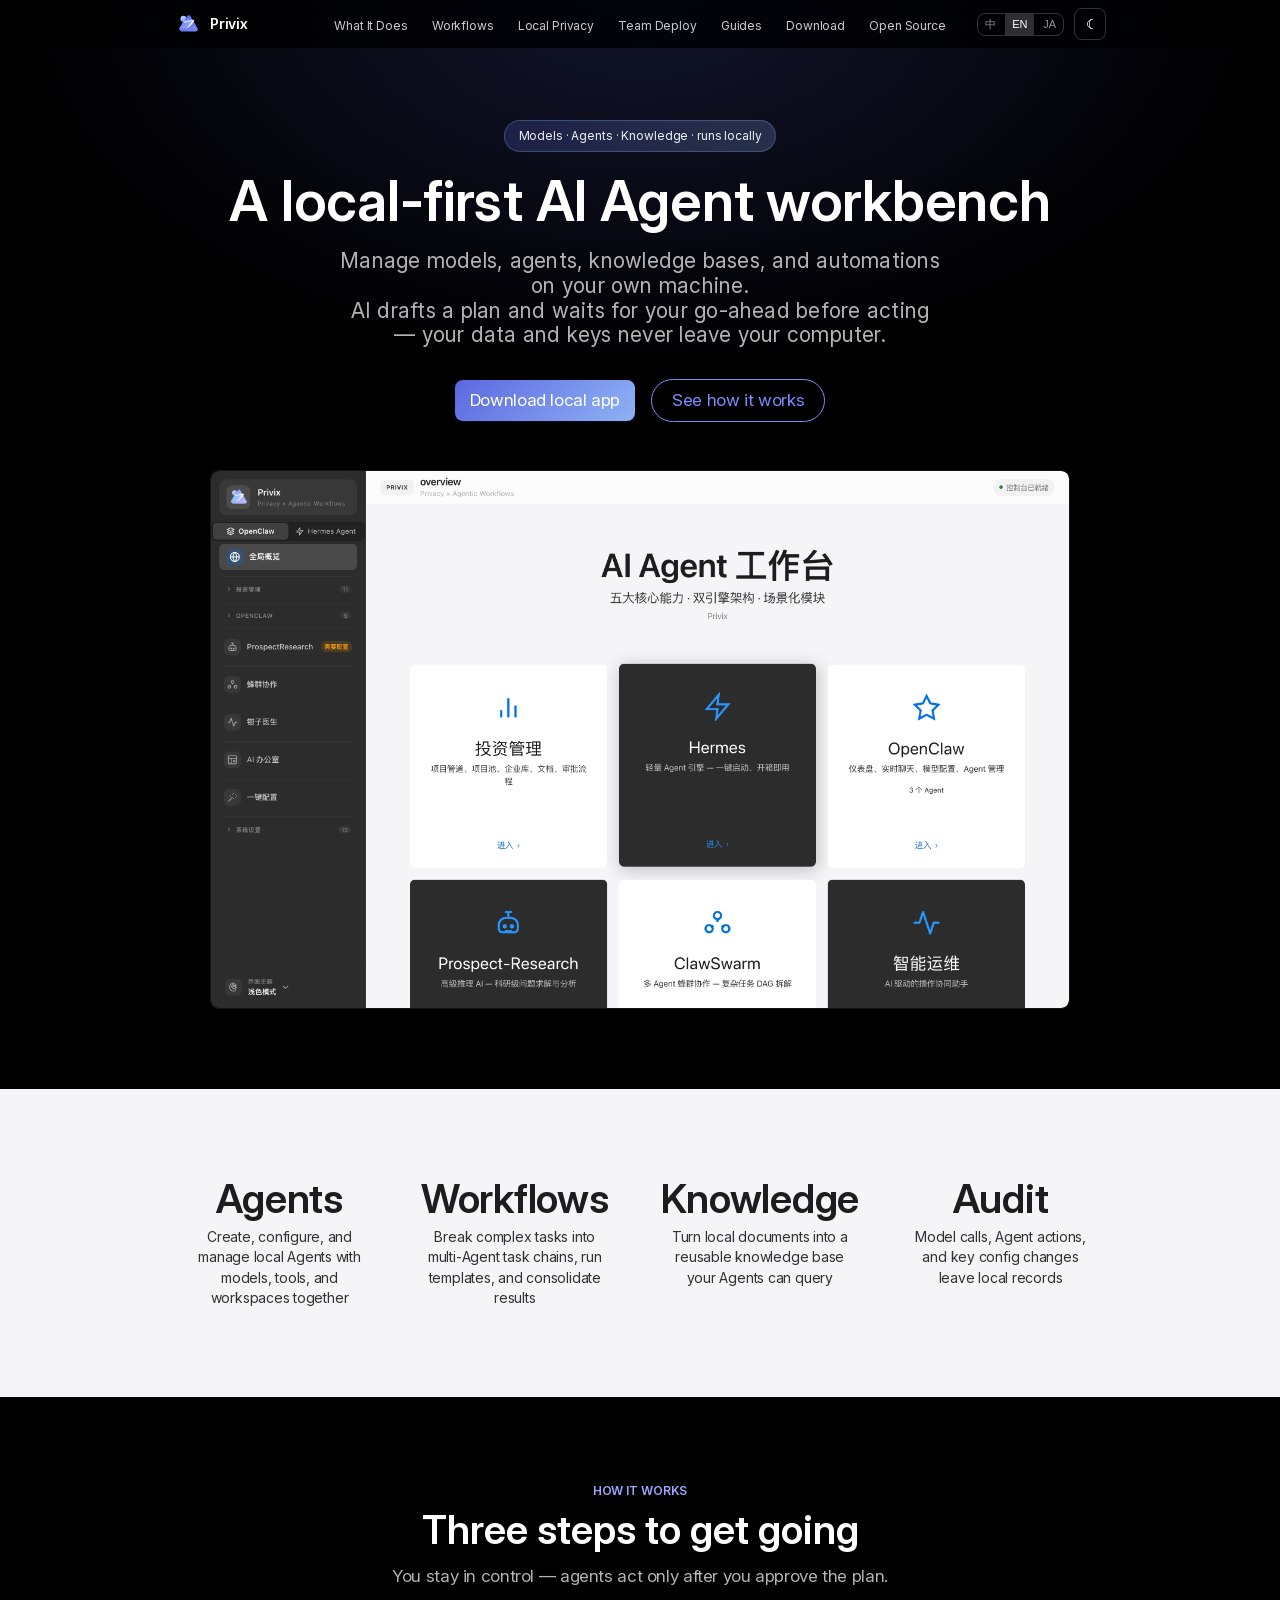
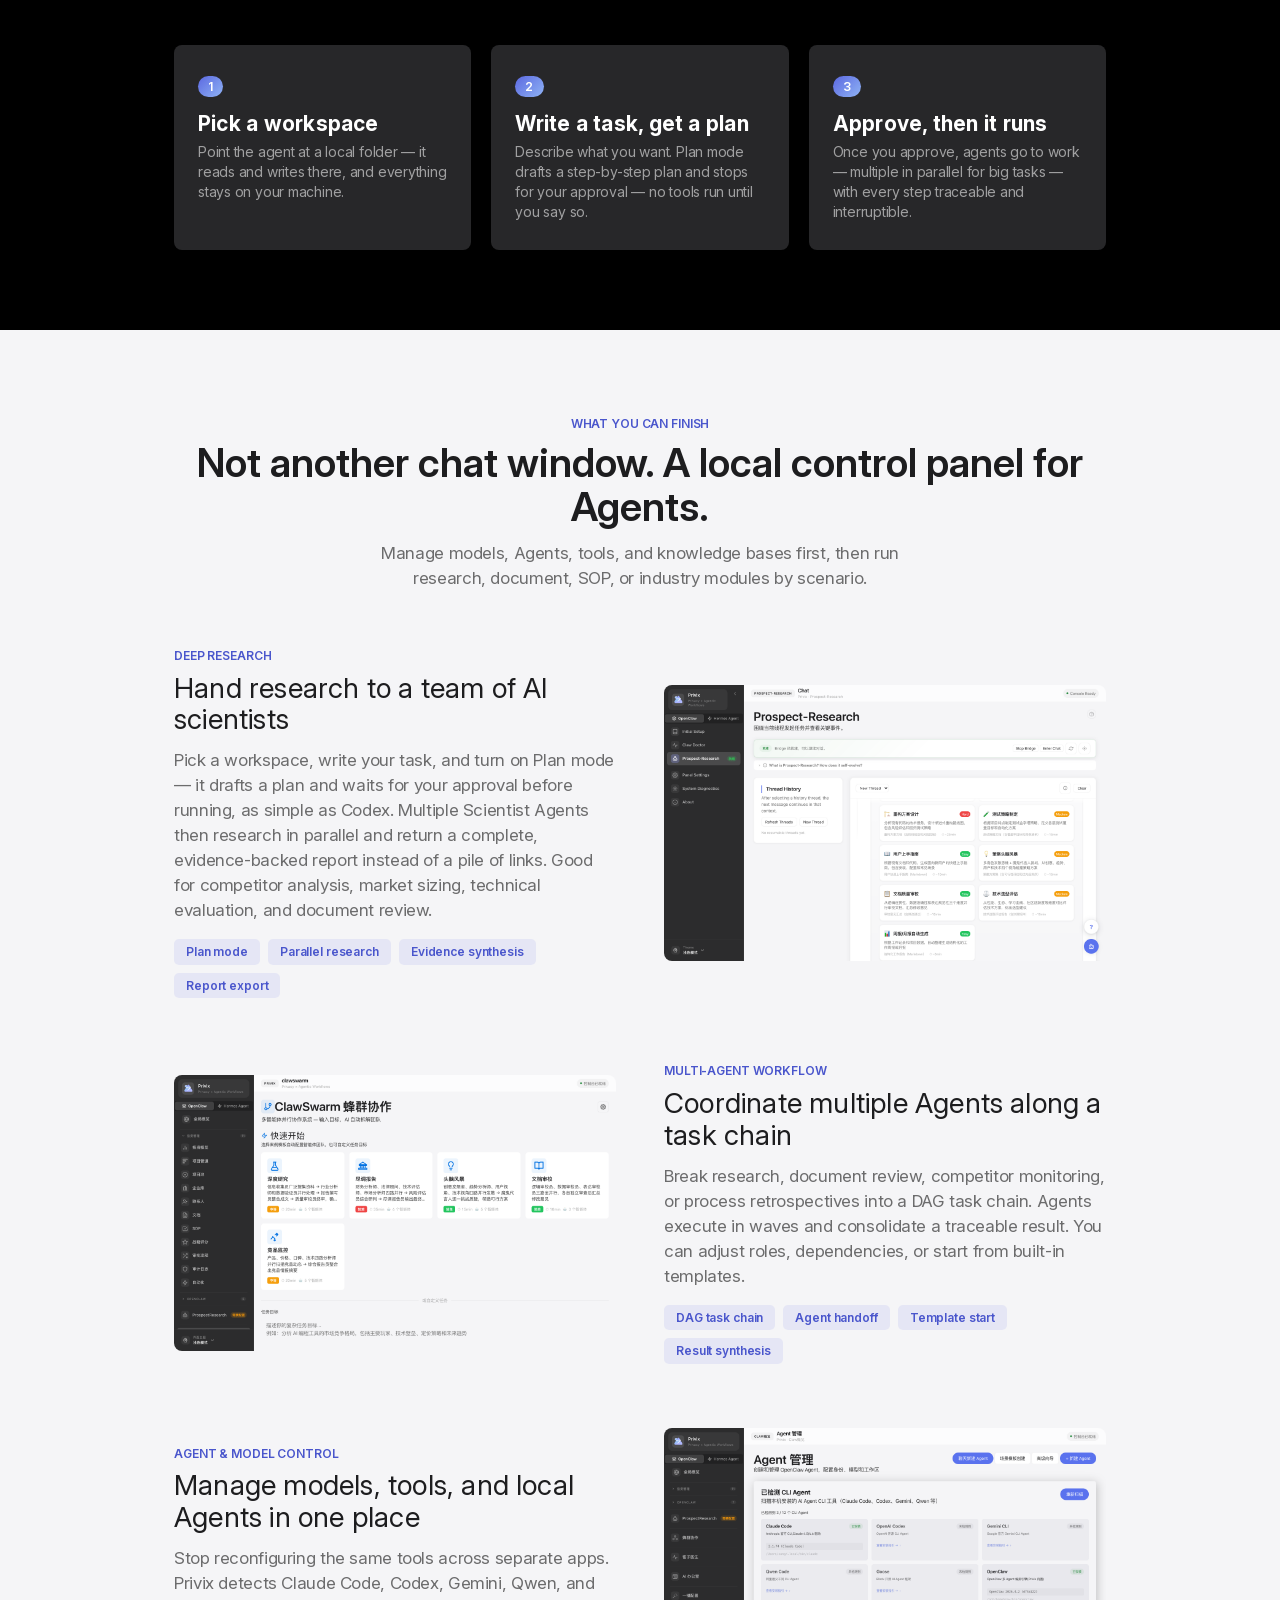
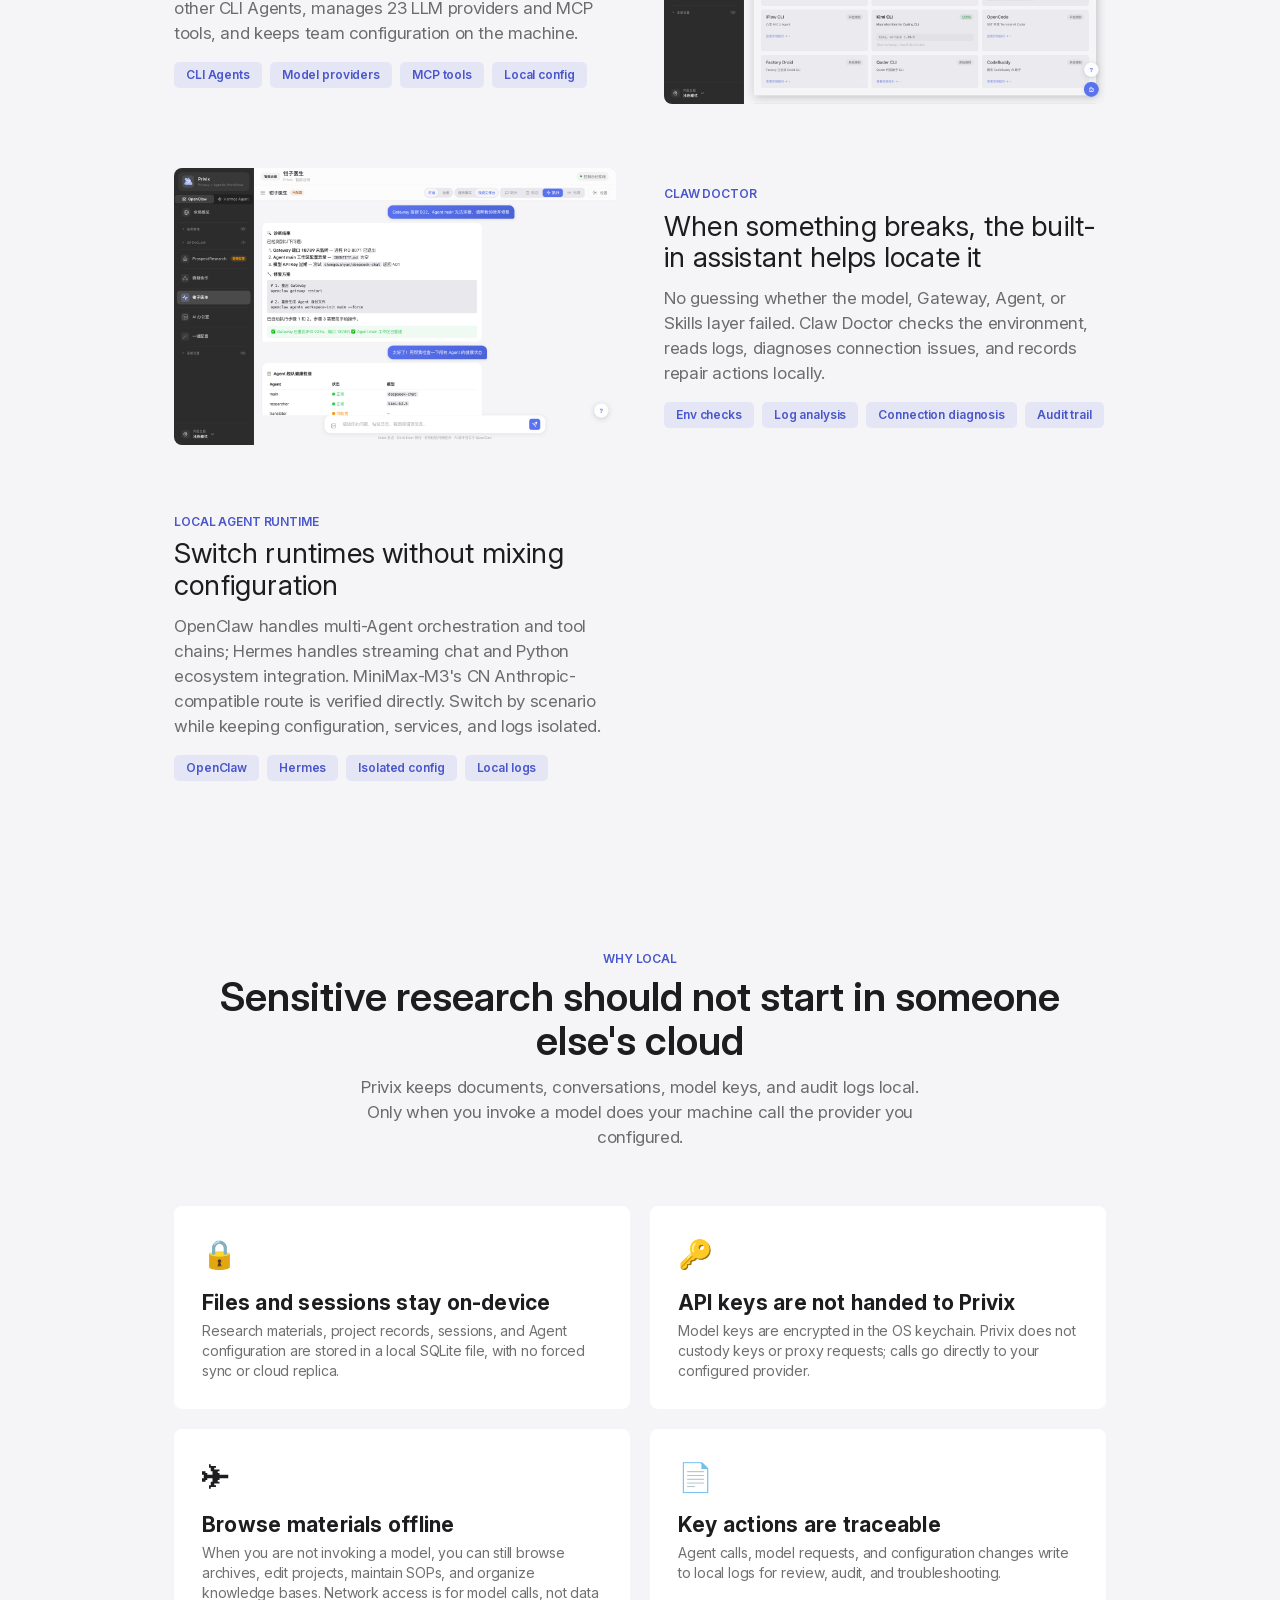
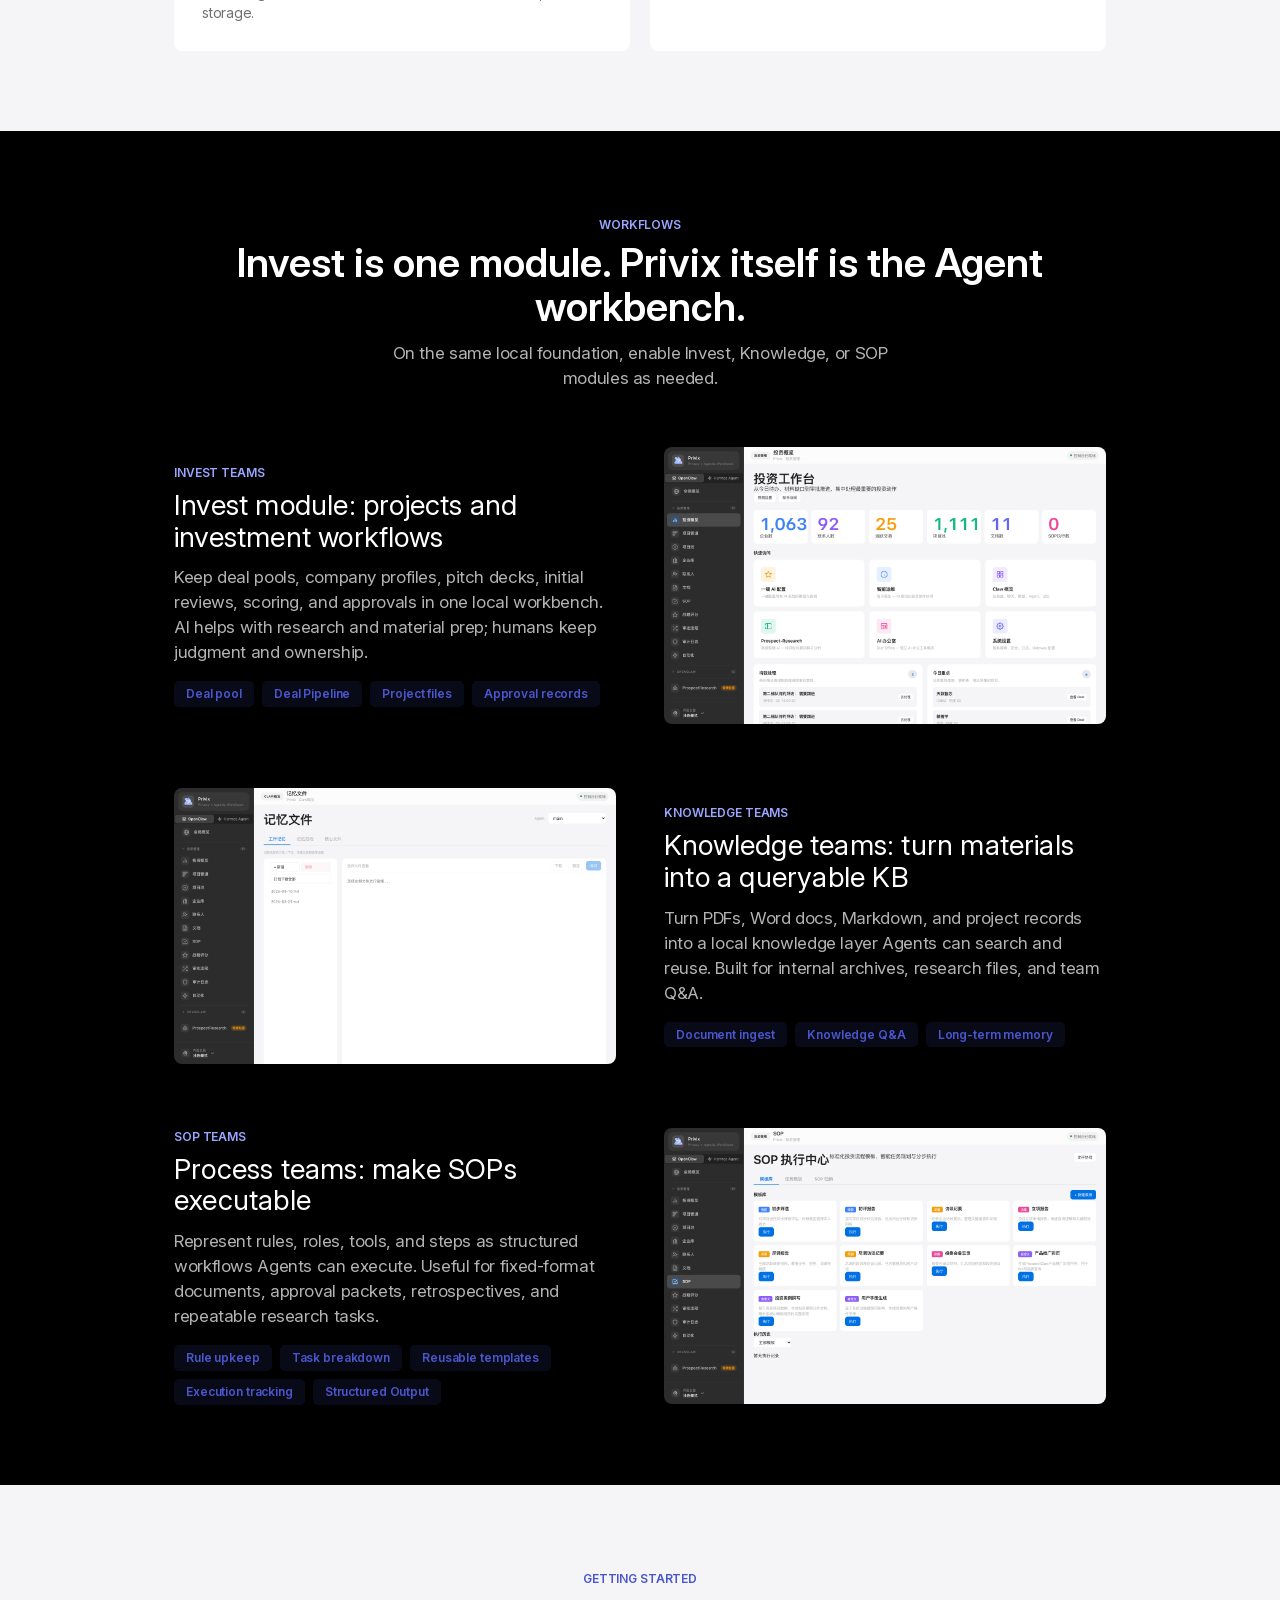
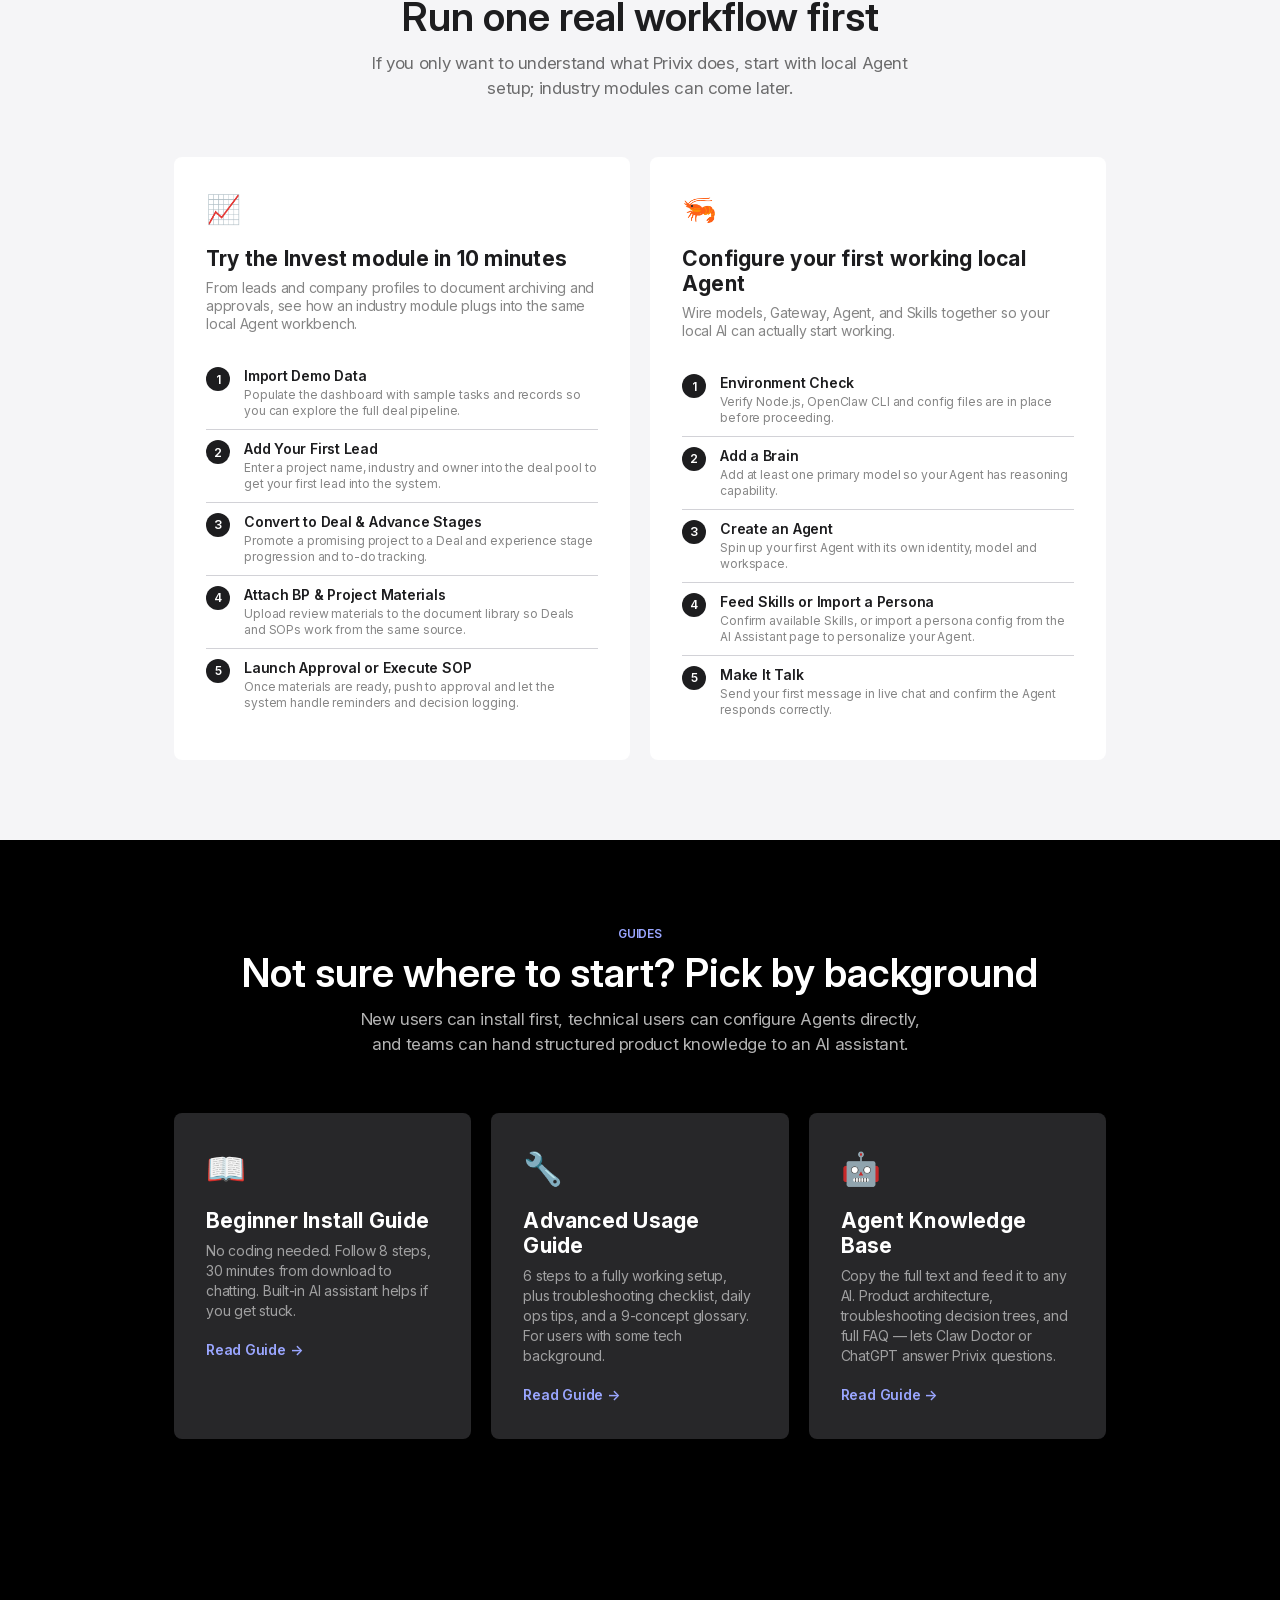
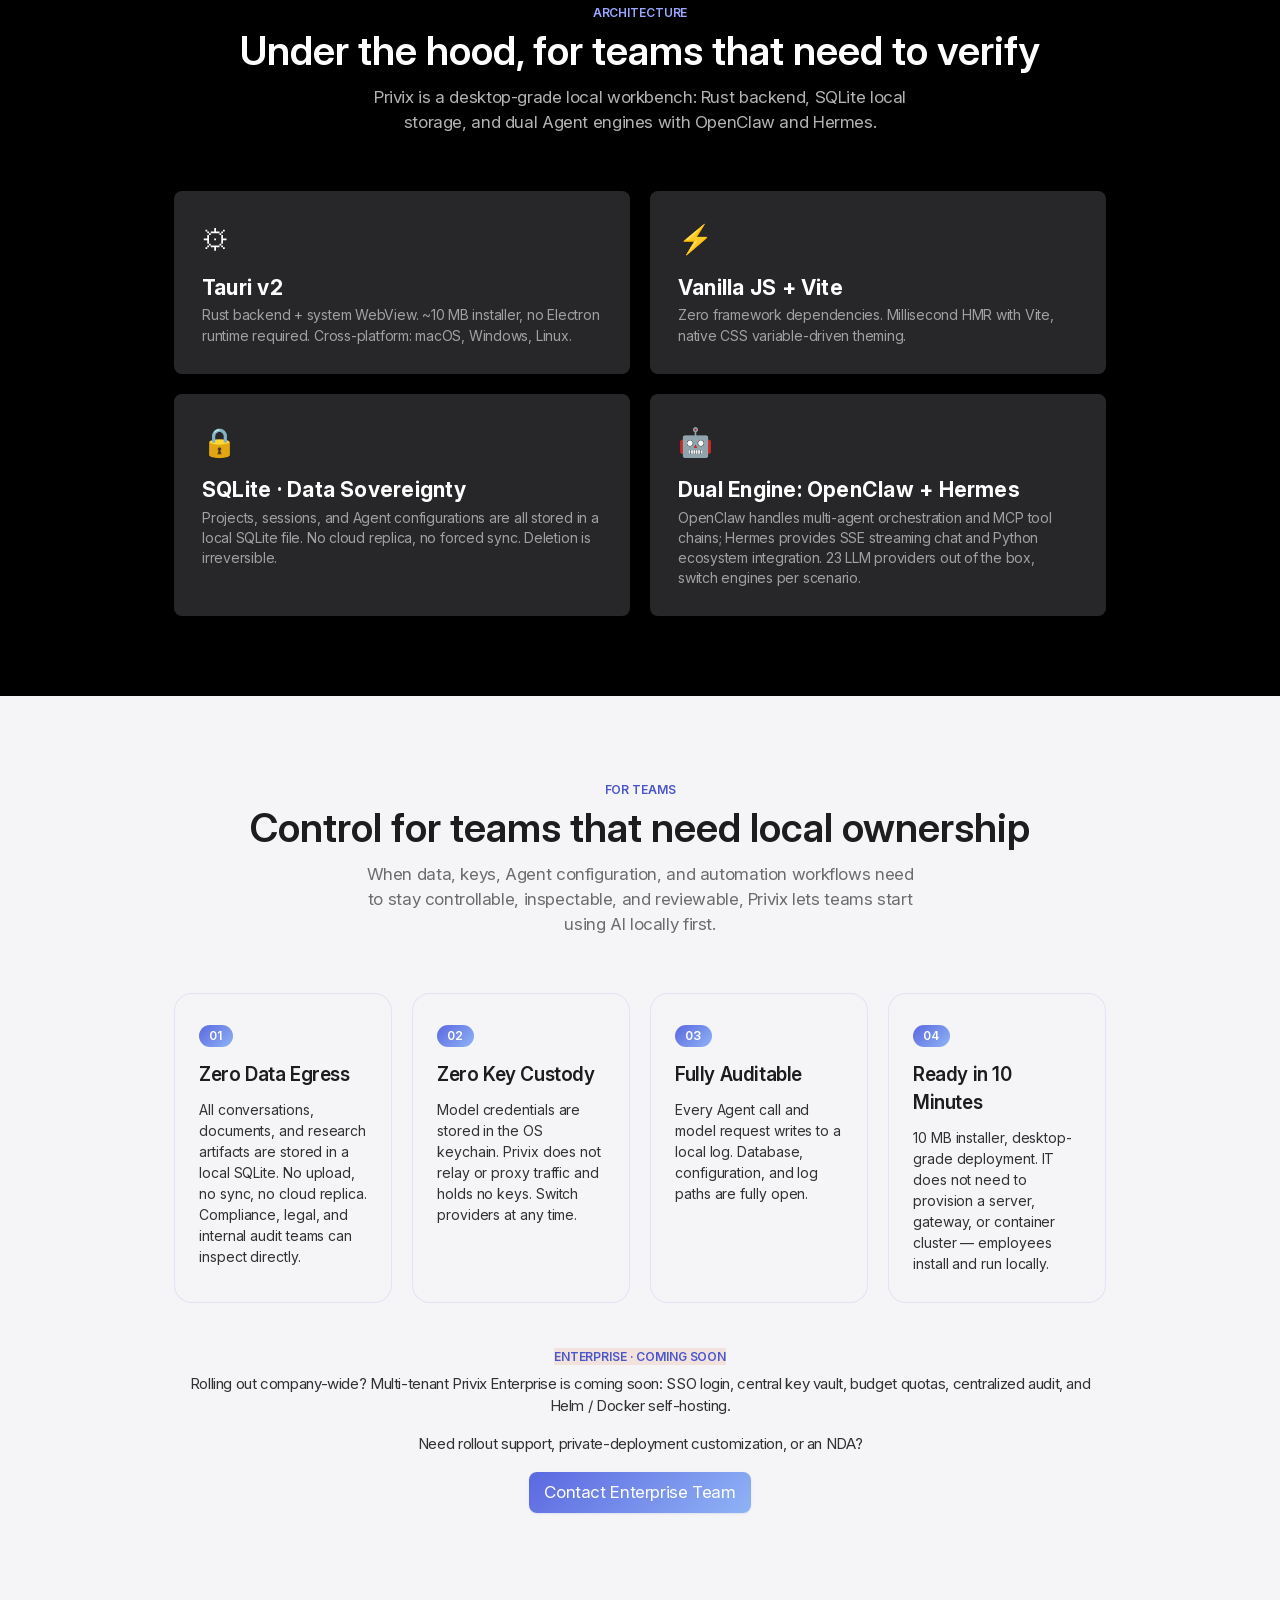
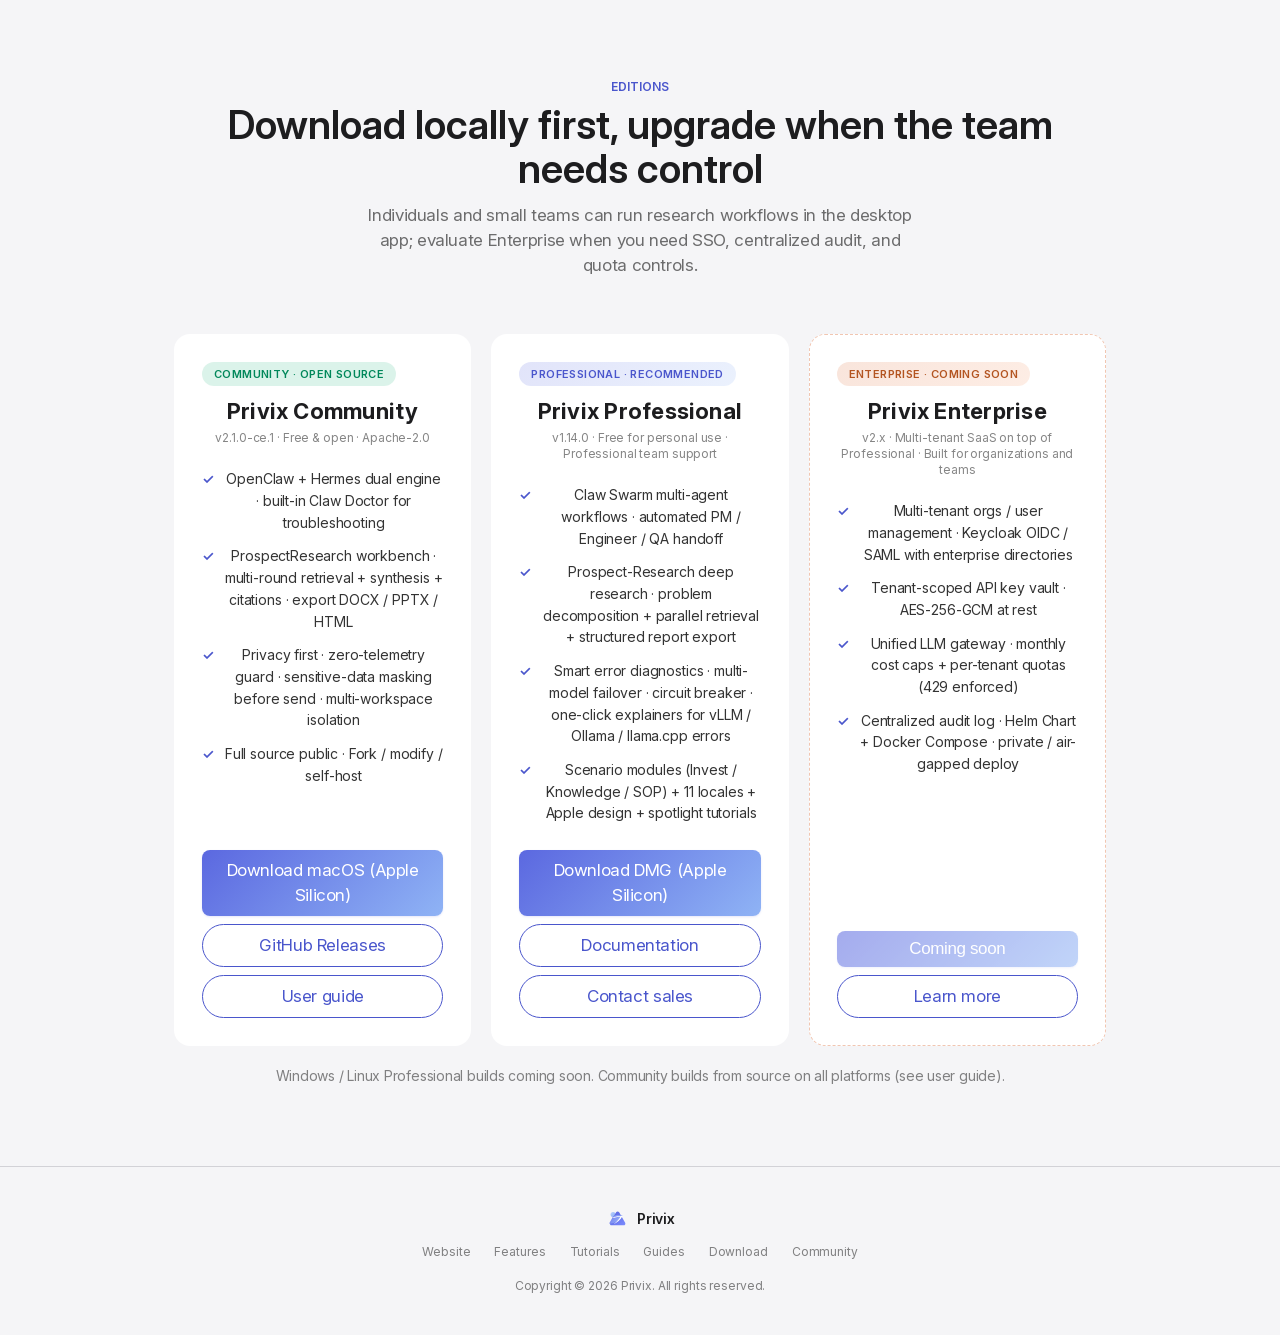
==== commit f410728e: "revert(release): hold 1.14.1 after cloud validation failures" ====
--- a/index.html
+++ b/index.html
@@ -54,9 +54,9 @@
         "name": "Privix",
         "applicationCategory": "BusinessApplication",
         "operatingSystem": "macOS",
-        "softwareVersion": "1.14.1",
+        "softwareVersion": "1.14.0",
         "url": "https://www.privix.cn/",
-        "downloadUrl": "https://www.privix.cn/downloads/Privix_1.14.1_aarch64.dmg",
+        "downloadUrl": "https://www.privix.cn/downloads/Privix_1.14.0_aarch64.dmg",
         "image": "https://www.privix.cn/screenshots/desktop-overview.png",
         "description": "Privix 是本地运行的 AI Agent 工作台，在本机管理模型、Agent、工具、知识库和自动化流程。",
         "publisher": {
@@ -649,14 +649,14 @@
       <div class="download-card edition-card reveal stagger-2">
         <div class="edition-badge edition-badge-pro" data-i18n="download.pro_badge">Professional · 推荐</div>
         <h3 class="download-card-title" data-i18n="download.pro_title">Privix 专业版</h3>
-        <p class="download-card-detail" data-i18n="download.pro_detail">v1.14.1 · 个人免费下载 · 专业团队支持</p>
+        <p class="download-card-detail" data-i18n="download.pro_detail">v1.14.0 · 个人免费下载 · 专业团队支持</p>
         <ul class="edition-features">
           <li data-i18n="download.pro_feat1">多 Agent 协同 · PM / 工程师 / QA 自动接力</li>
           <li data-i18n="download.pro_feat2">深度研究 · 问题拆解、并行检索、结构化报告</li>
           <li data-i18n="download.pro_feat3">报错诊断 · 多模型自动切换 · vLLM / Ollama / llama.cpp 的报错直接告诉你怎么办</li>
           <li data-i18n="download.pro_feat4">投资 / 知识库 / SOP 行业模块 · 11 语界面 · Apple 设计 · 聚光灯教程</li>
         </ul>
-        <a href="/downloads/Privix_1.14.1_aarch64.dmg" class="btn btn-primary" data-i18n="download.pro_cta">下载 DMG (Apple Silicon)</a>
+        <a href="/downloads/Privix_1.14.0_aarch64.dmg" class="btn btn-primary" data-i18n="download.pro_cta">下载 DMG (Apple Silicon)</a>
         <a href="#features" class="btn btn-outline" style="margin-top:8px" data-i18n="download.pro_cta_docs">查看文档</a>
         <a href="mailto:enterprise@privix.cn" class="btn btn-outline" style="margin-top:8px" data-i18n="download.pro_cta_contact">企业咨询</a>
       </div>
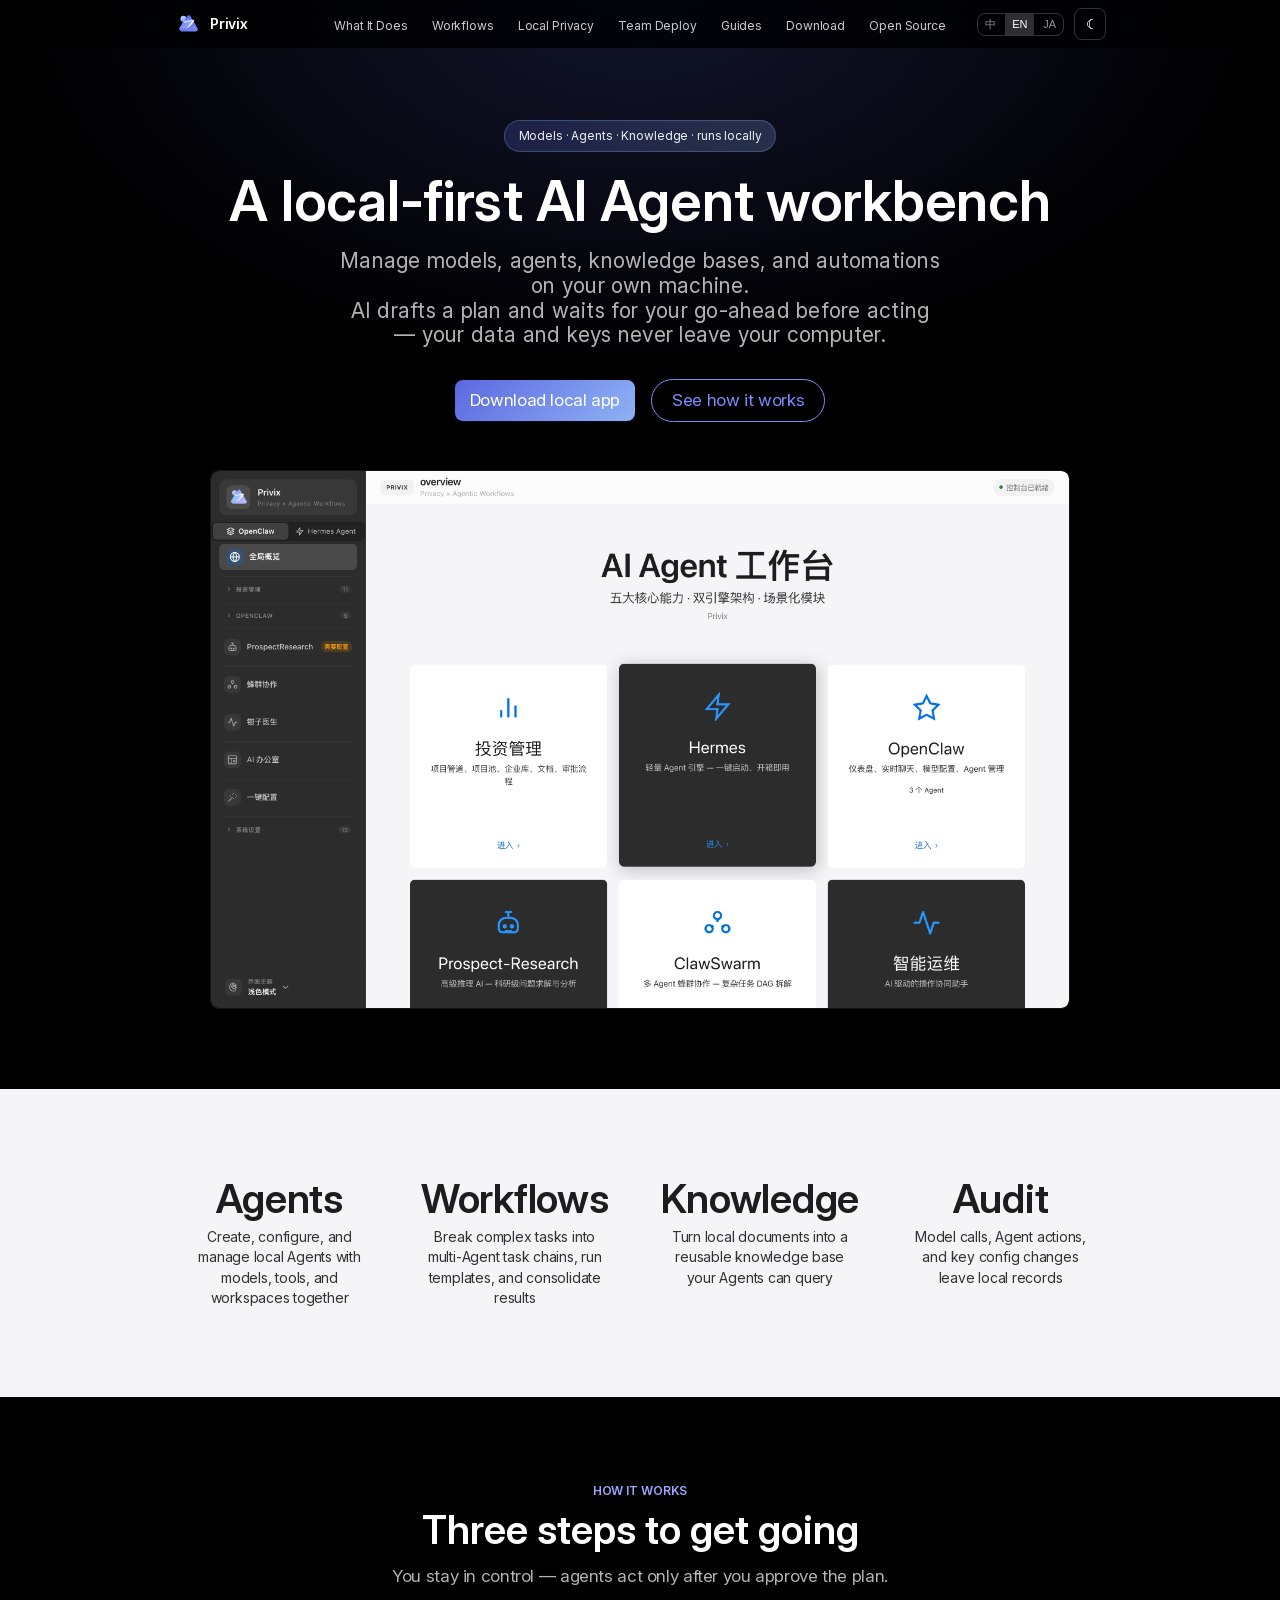
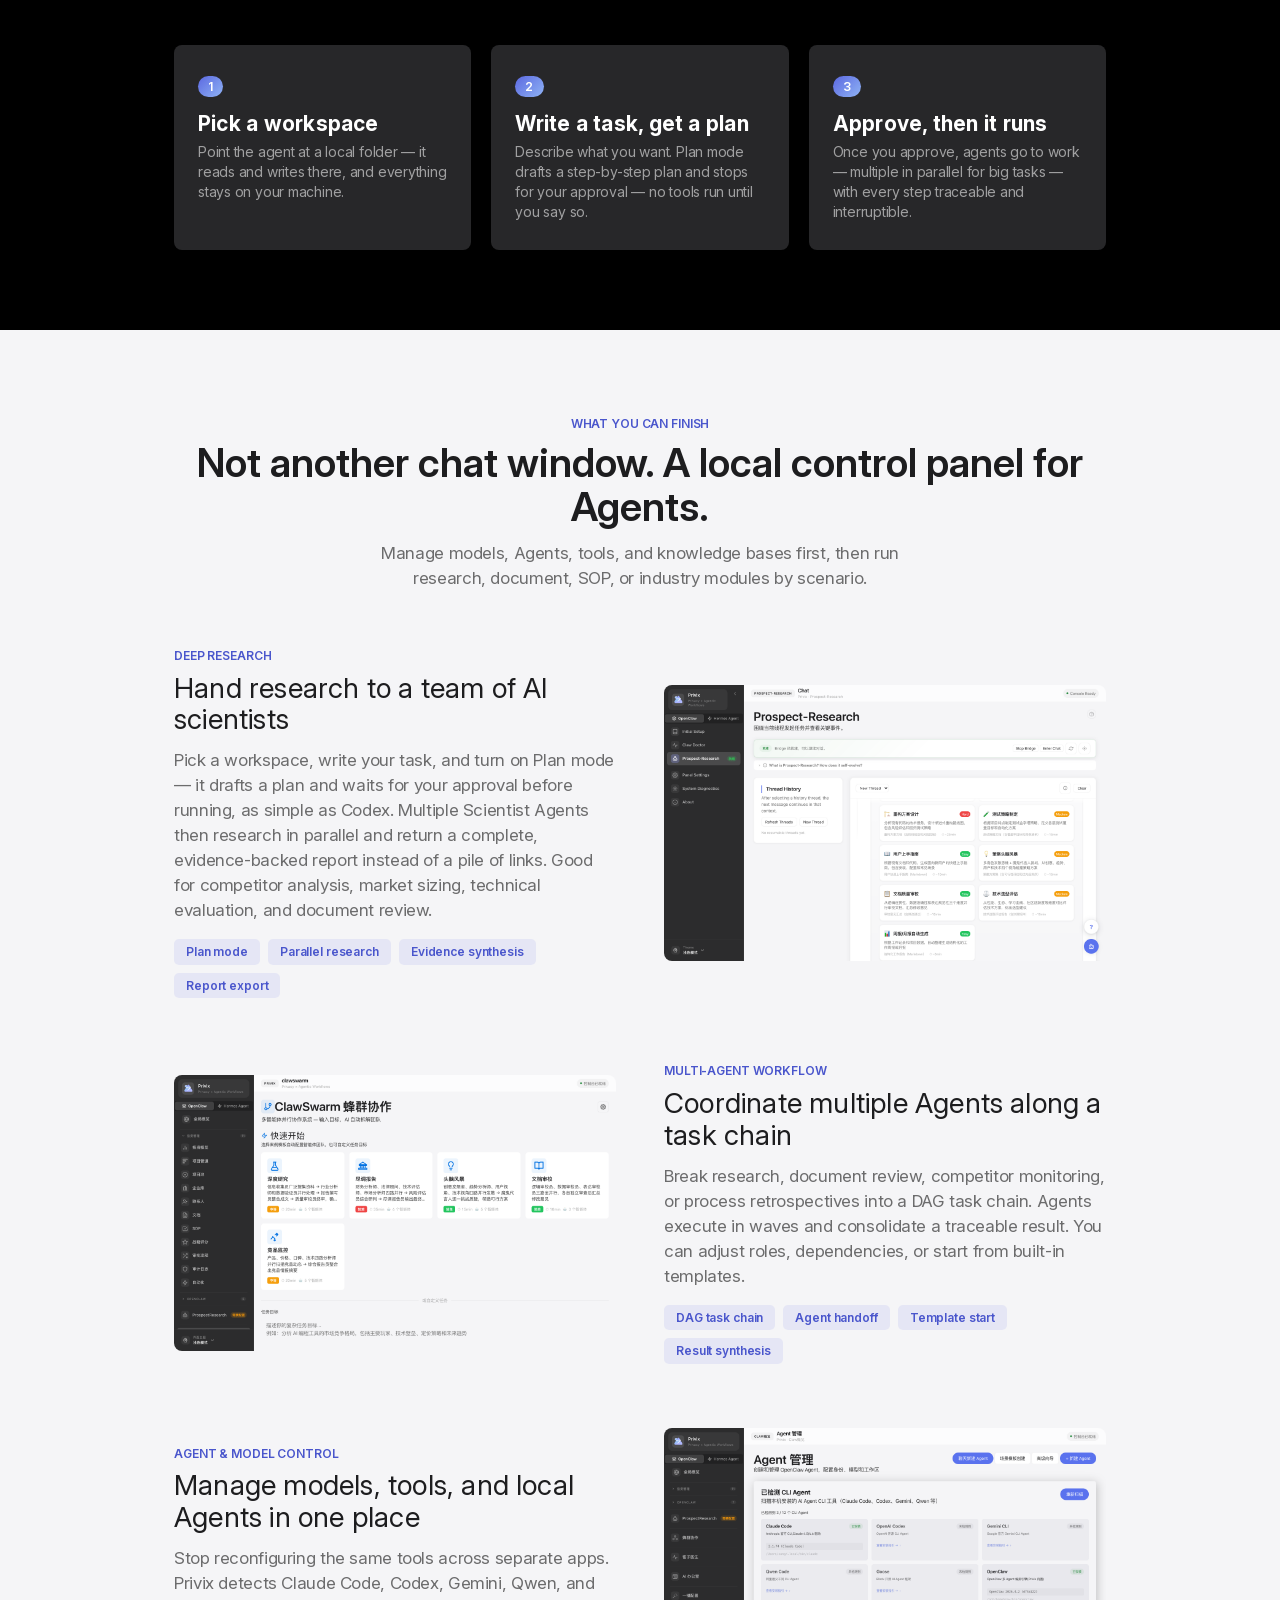
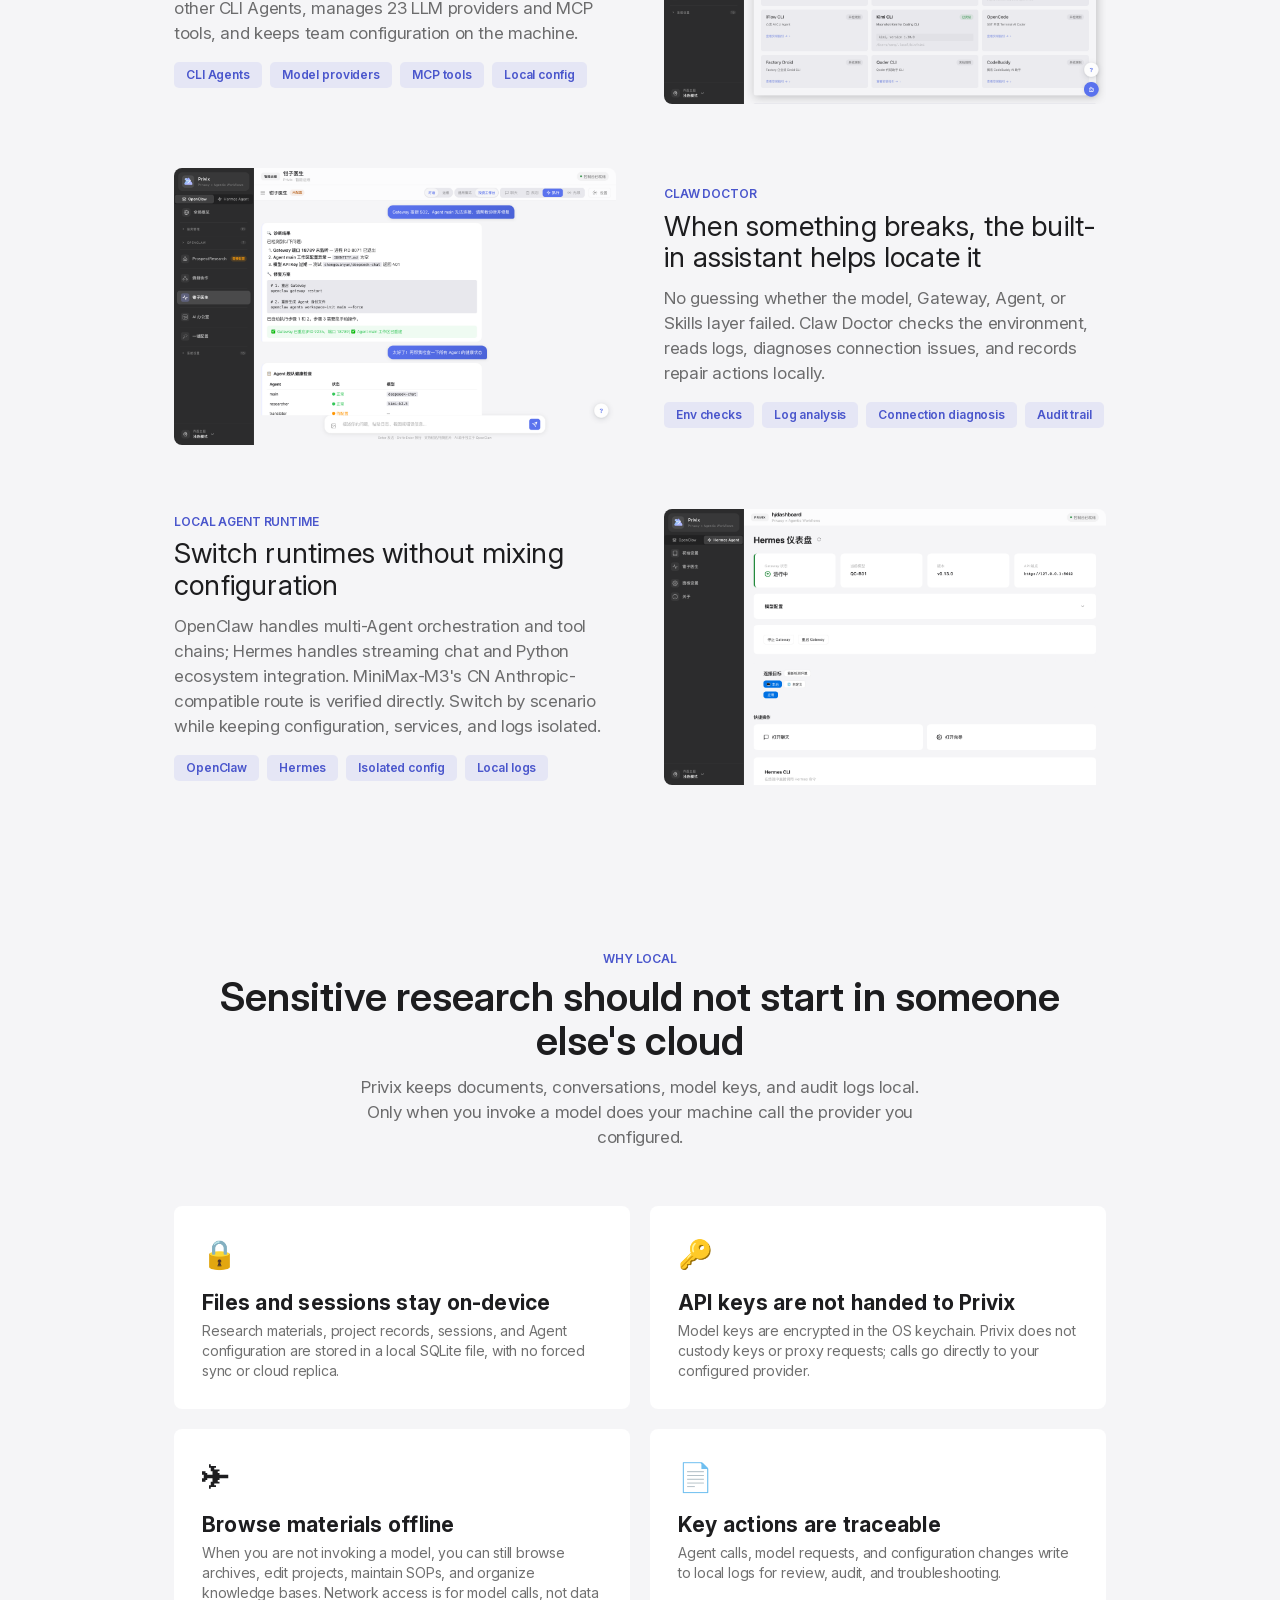
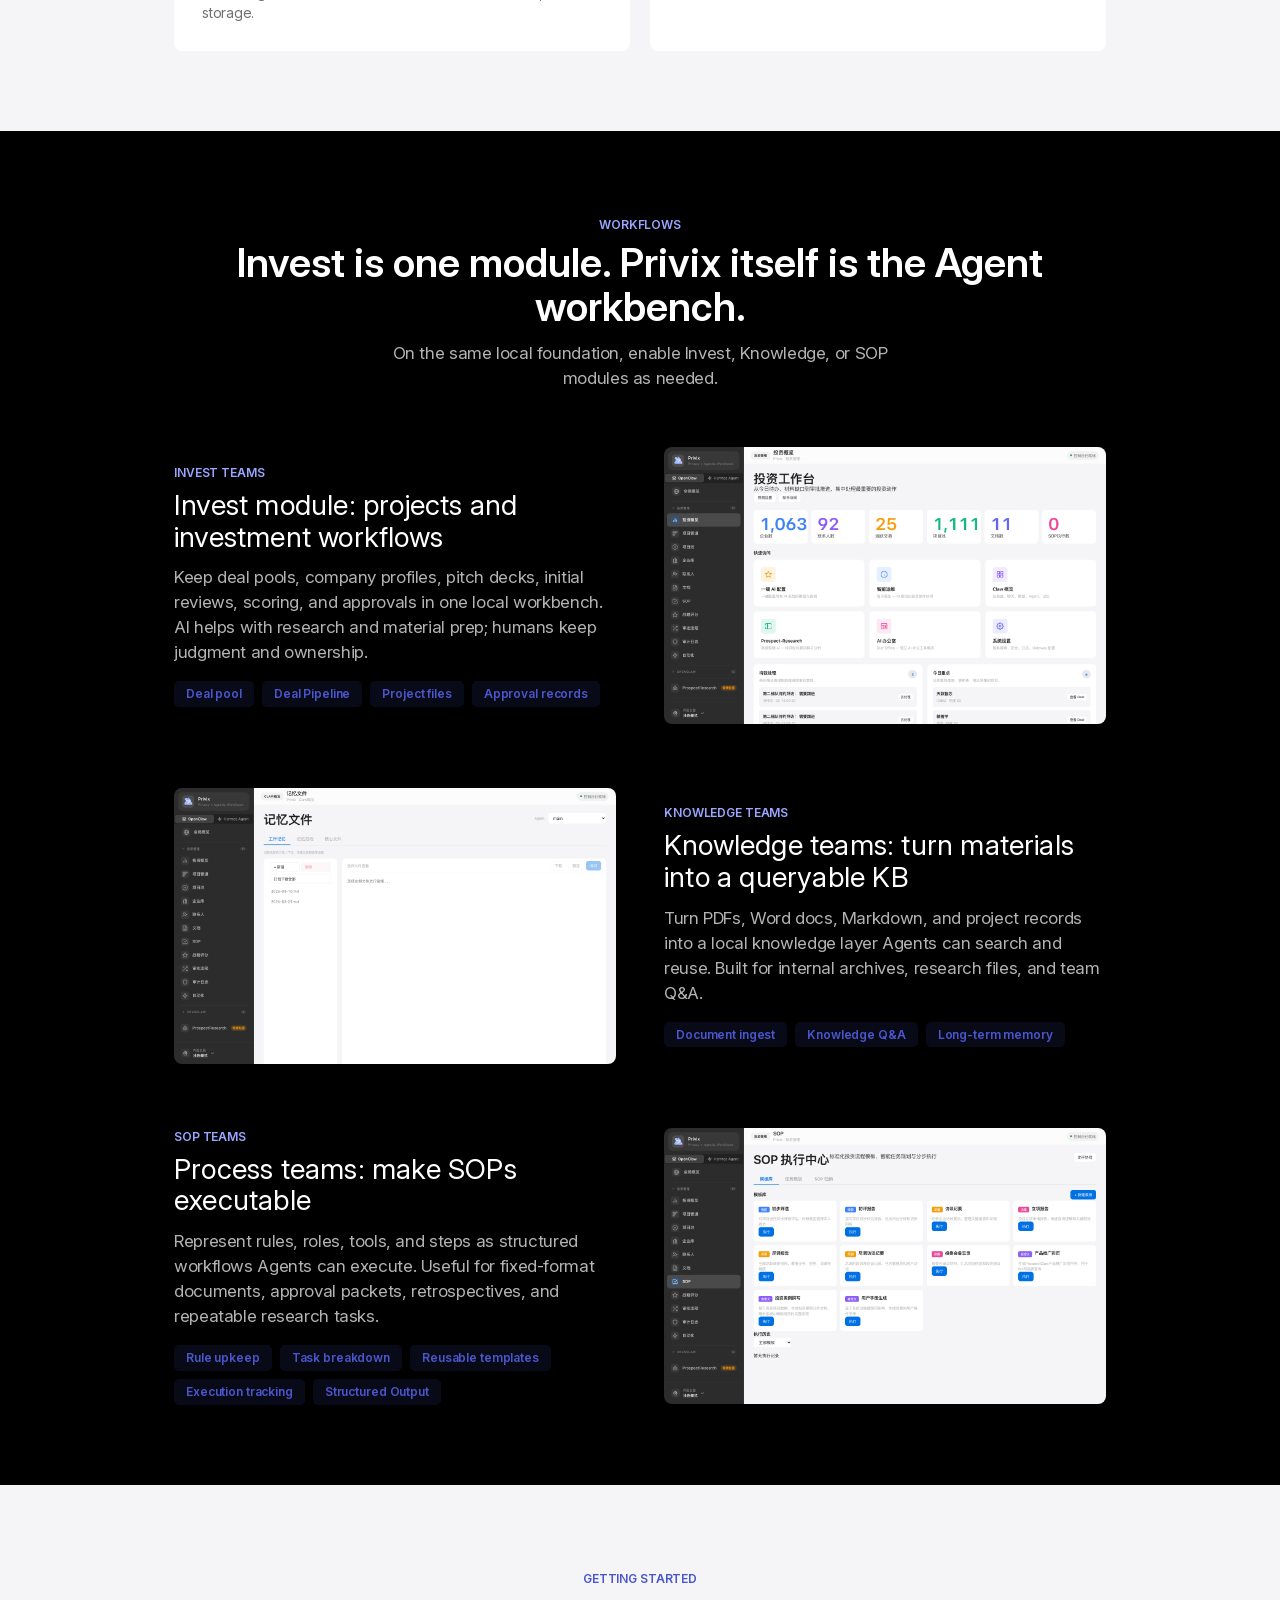
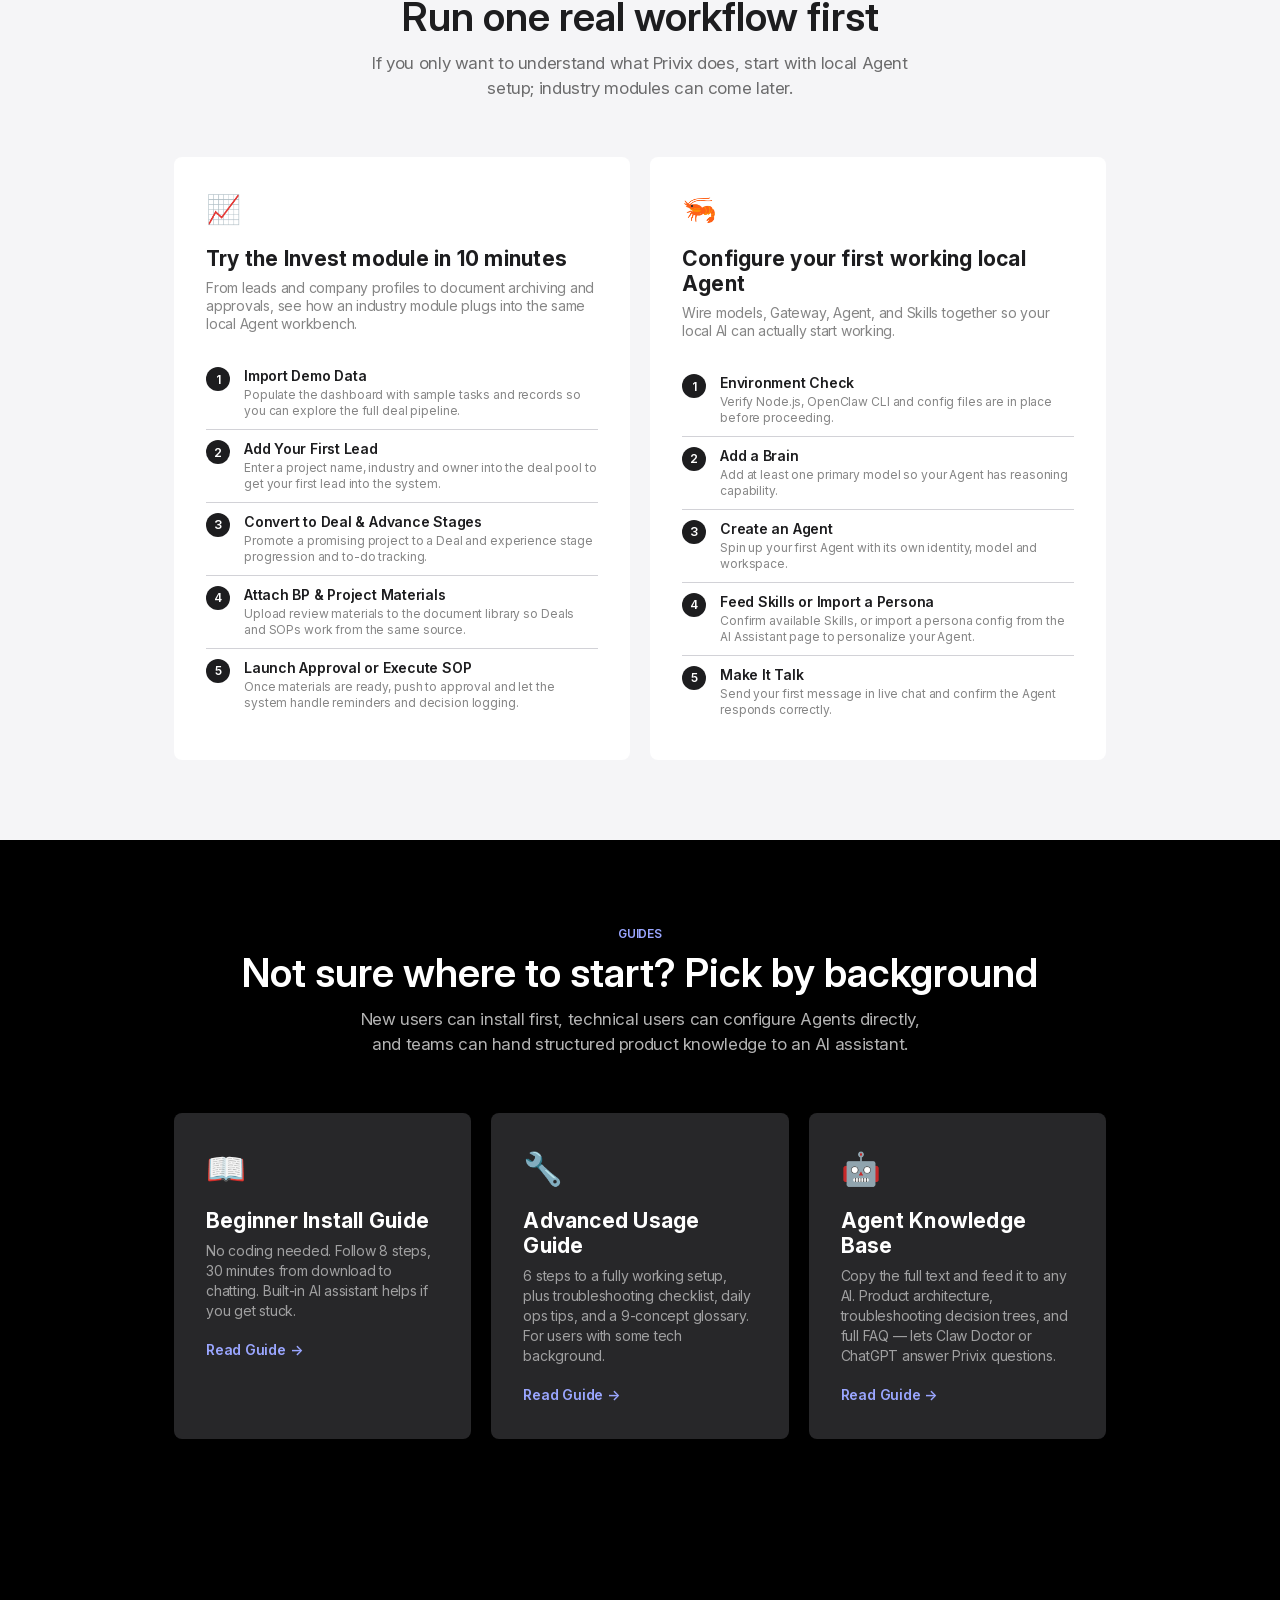
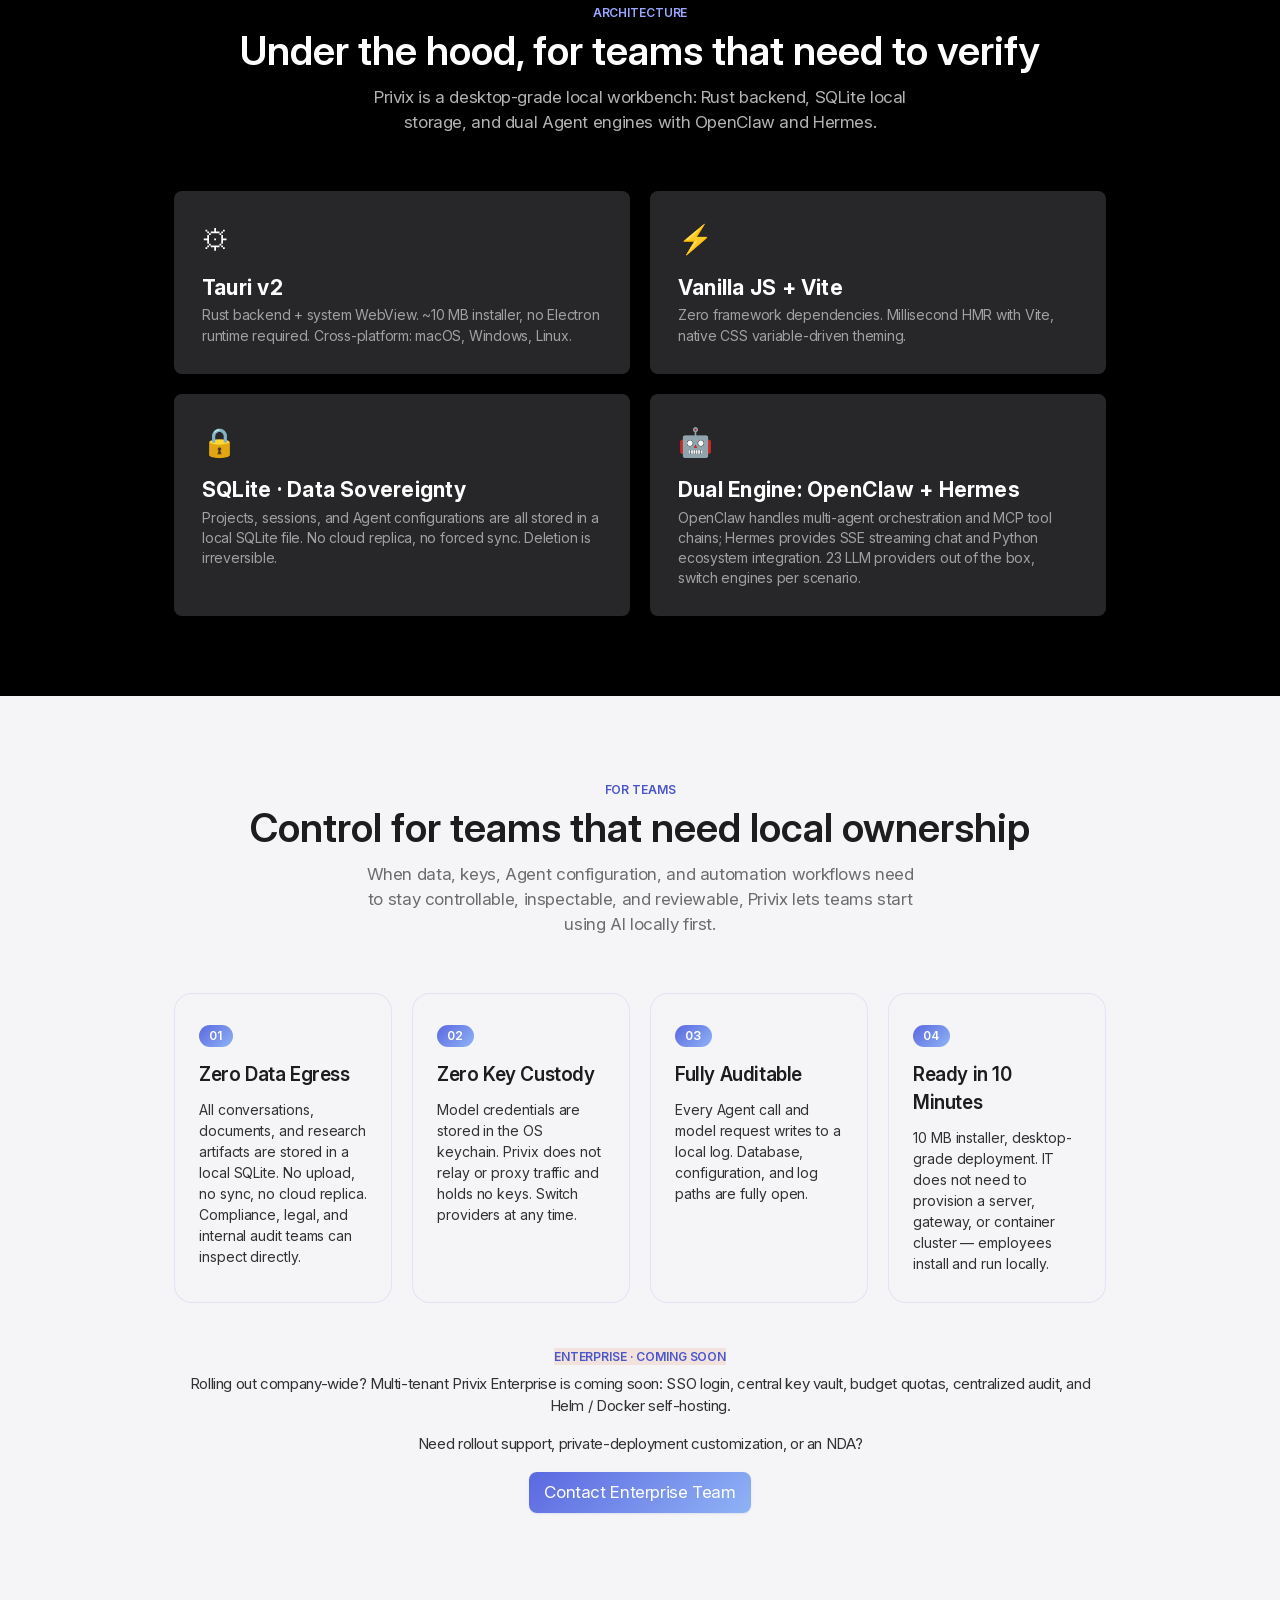
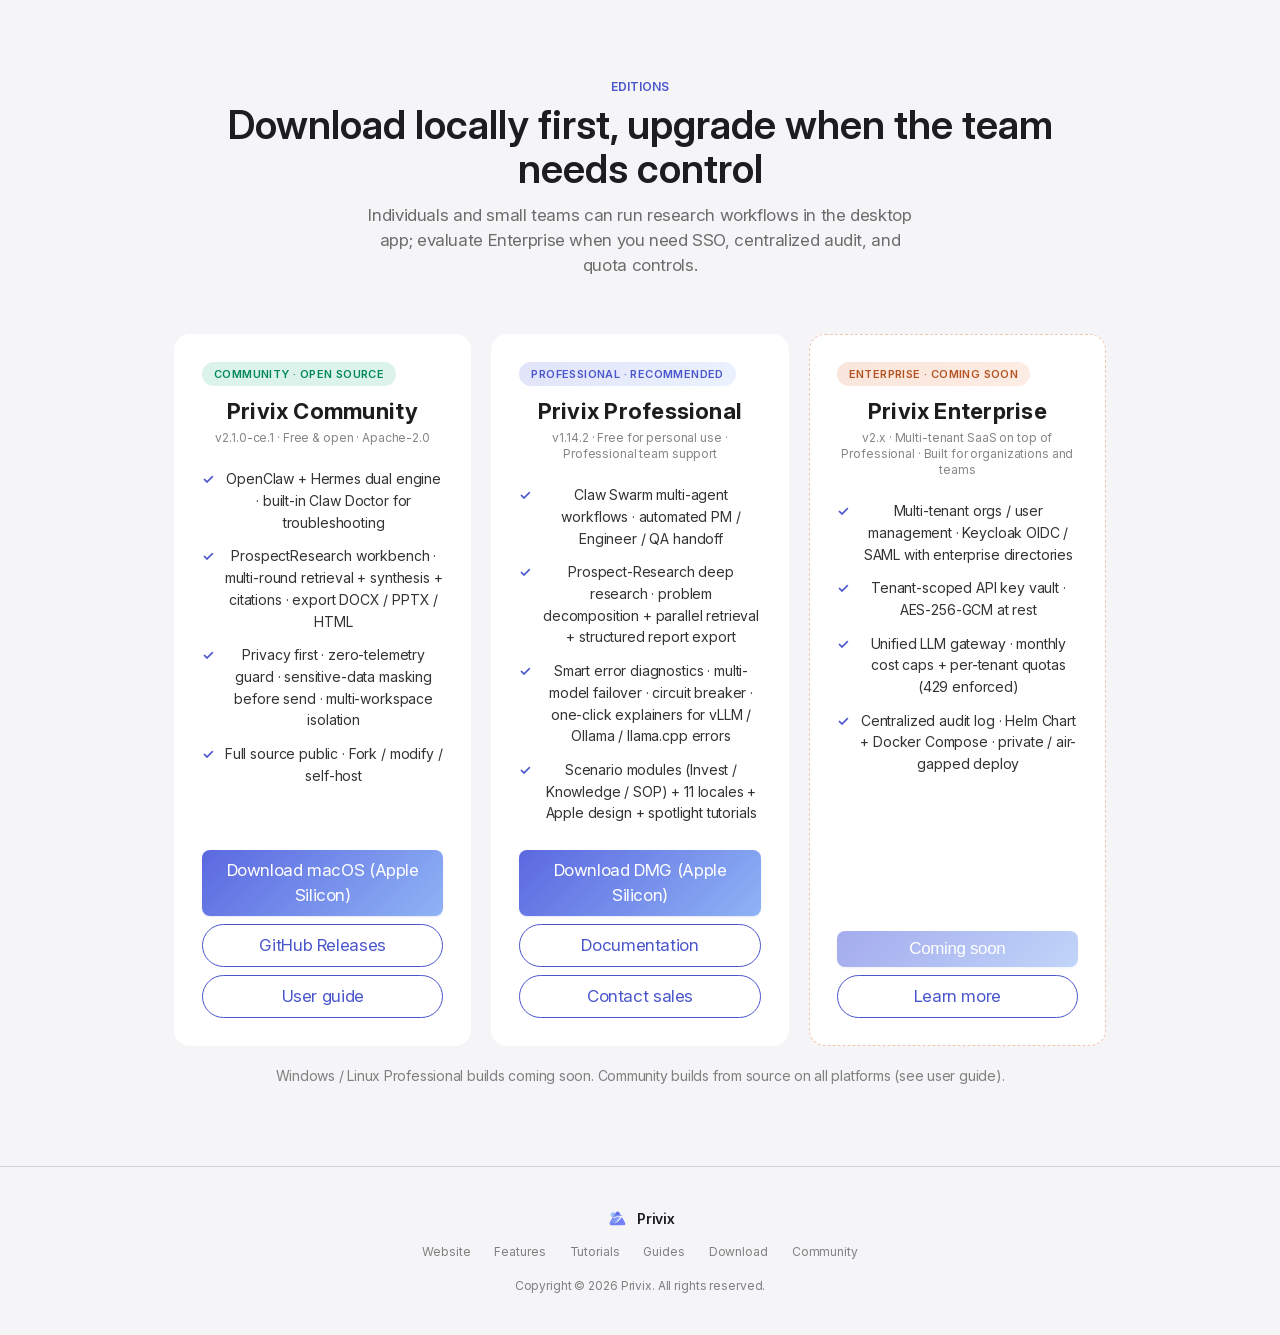
==== commit e09c7eb4: "release(v1.14.2): 官网下载 + 更新清单" ====
--- a/index.html
+++ b/index.html
@@ -54,9 +54,9 @@
         "name": "Privix",
         "applicationCategory": "BusinessApplication",
         "operatingSystem": "macOS",
-        "softwareVersion": "1.14.0",
+        "softwareVersion": "1.14.2",
         "url": "https://www.privix.cn/",
-        "downloadUrl": "https://www.privix.cn/downloads/Privix_1.14.0_aarch64.dmg",
+        "downloadUrl": "https://www.privix.cn/downloads/Privix_1.14.2_aarch64.dmg",
         "image": "https://www.privix.cn/screenshots/desktop-overview.png",
         "description": "Privix 是本地运行的 AI Agent 工作台，在本机管理模型、Agent、工具、知识库和自动化流程。",
         "publisher": {
@@ -649,14 +649,14 @@
       <div class="download-card edition-card reveal stagger-2">
         <div class="edition-badge edition-badge-pro" data-i18n="download.pro_badge">Professional · 推荐</div>
         <h3 class="download-card-title" data-i18n="download.pro_title">Privix 专业版</h3>
-        <p class="download-card-detail" data-i18n="download.pro_detail">v1.14.0 · 个人免费下载 · 专业团队支持</p>
+        <p class="download-card-detail" data-i18n="download.pro_detail">v1.14.2 · 个人免费下载 · 专业团队支持</p>
         <ul class="edition-features">
           <li data-i18n="download.pro_feat1">多 Agent 协同 · PM / 工程师 / QA 自动接力</li>
           <li data-i18n="download.pro_feat2">深度研究 · 问题拆解、并行检索、结构化报告</li>
           <li data-i18n="download.pro_feat3">报错诊断 · 多模型自动切换 · vLLM / Ollama / llama.cpp 的报错直接告诉你怎么办</li>
           <li data-i18n="download.pro_feat4">投资 / 知识库 / SOP 行业模块 · 11 语界面 · Apple 设计 · 聚光灯教程</li>
         </ul>
-        <a href="/downloads/Privix_1.14.0_aarch64.dmg" class="btn btn-primary" data-i18n="download.pro_cta">下载 DMG (Apple Silicon)</a>
+        <a href="/downloads/Privix_1.14.2_aarch64.dmg" class="btn btn-primary" data-i18n="download.pro_cta">下载 DMG (Apple Silicon)</a>
         <a href="#features" class="btn btn-outline" style="margin-top:8px" data-i18n="download.pro_cta_docs">查看文档</a>
         <a href="mailto:enterprise@privix.cn" class="btn btn-outline" style="margin-top:8px" data-i18n="download.pro_cta_contact">企业咨询</a>
       </div>
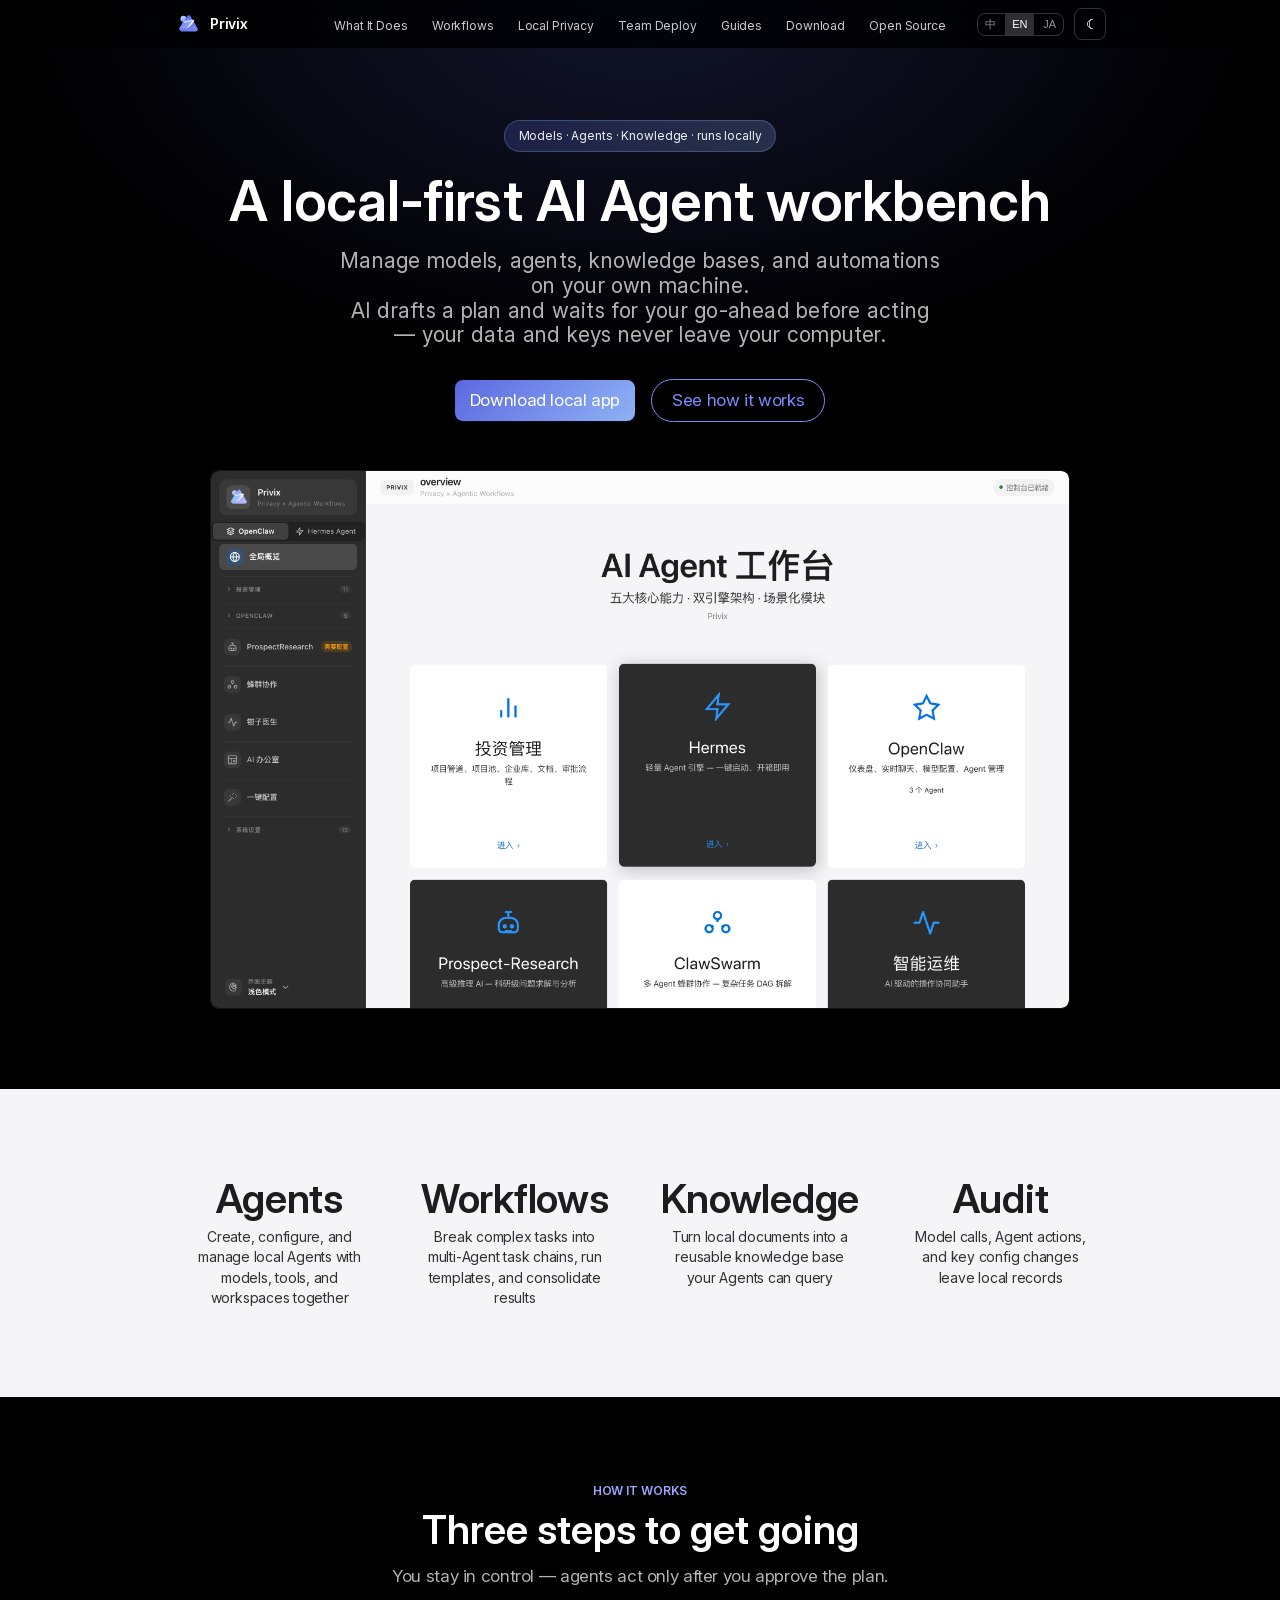
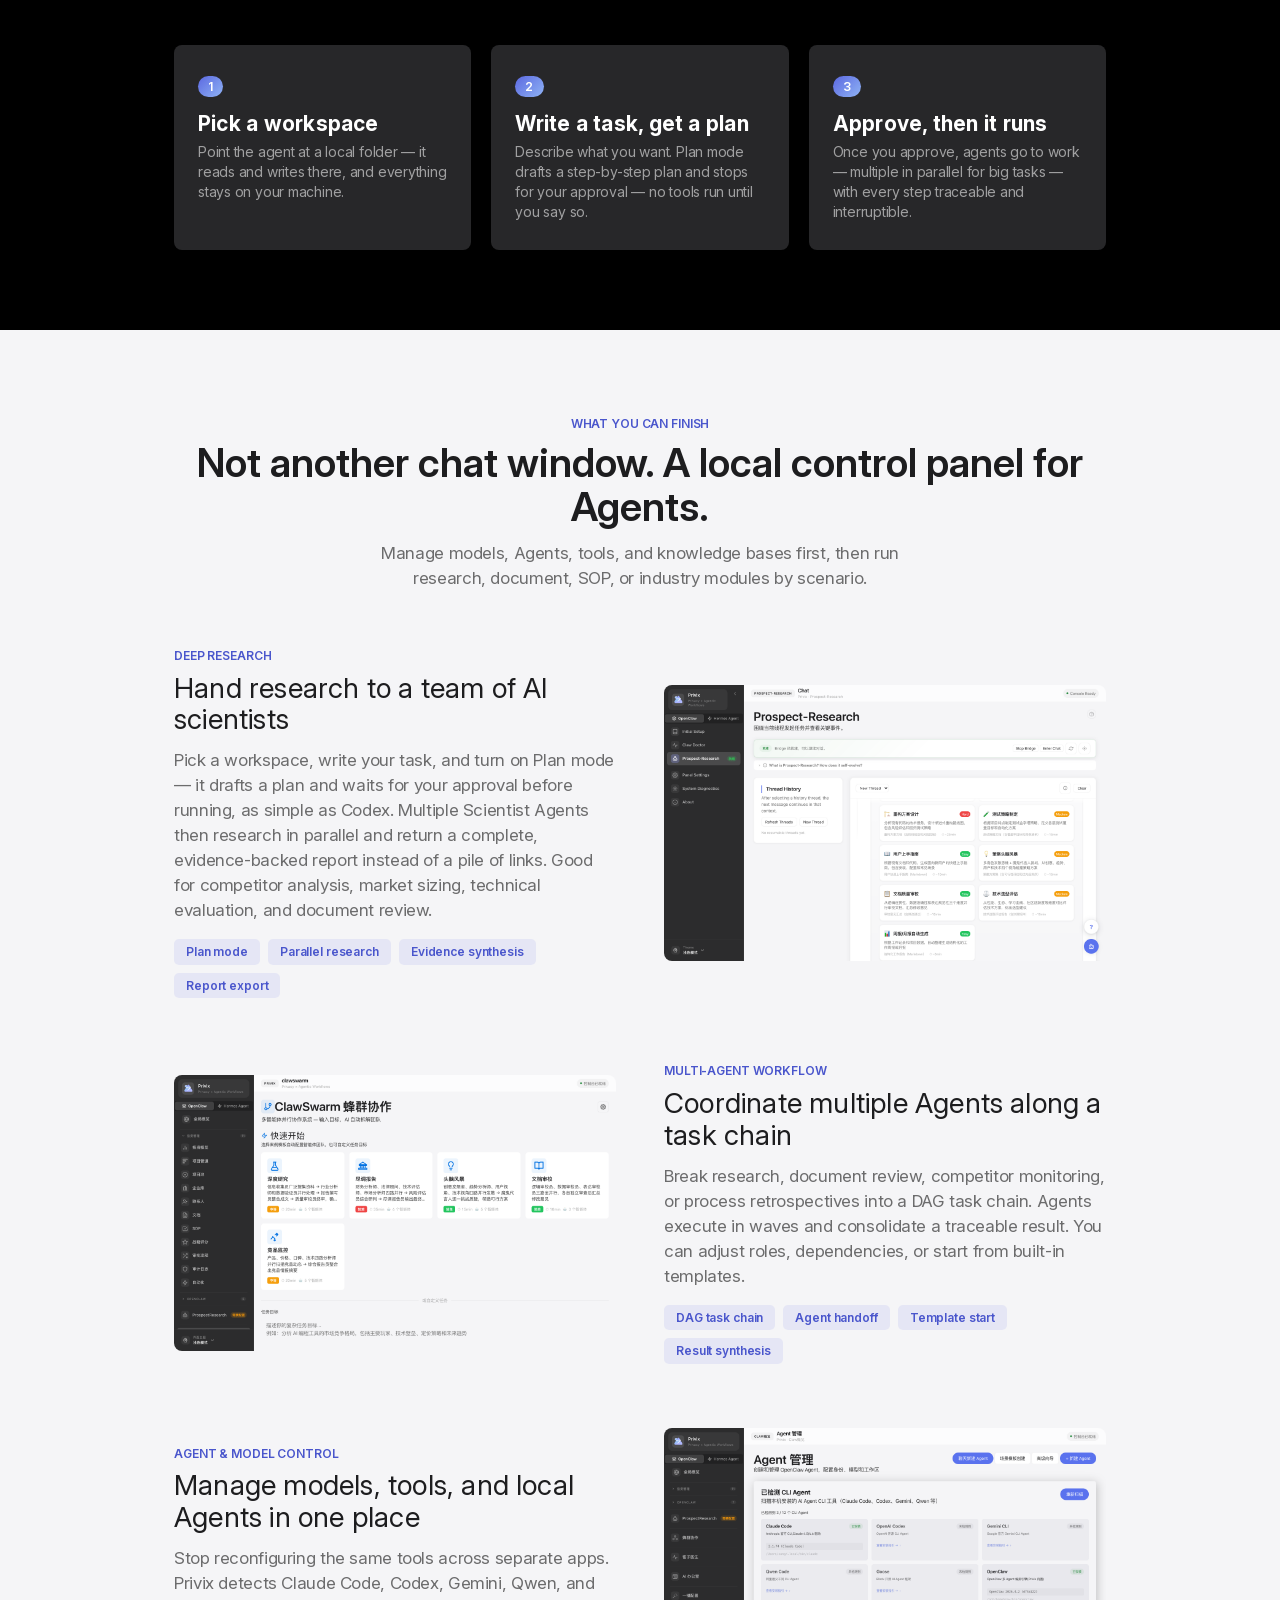
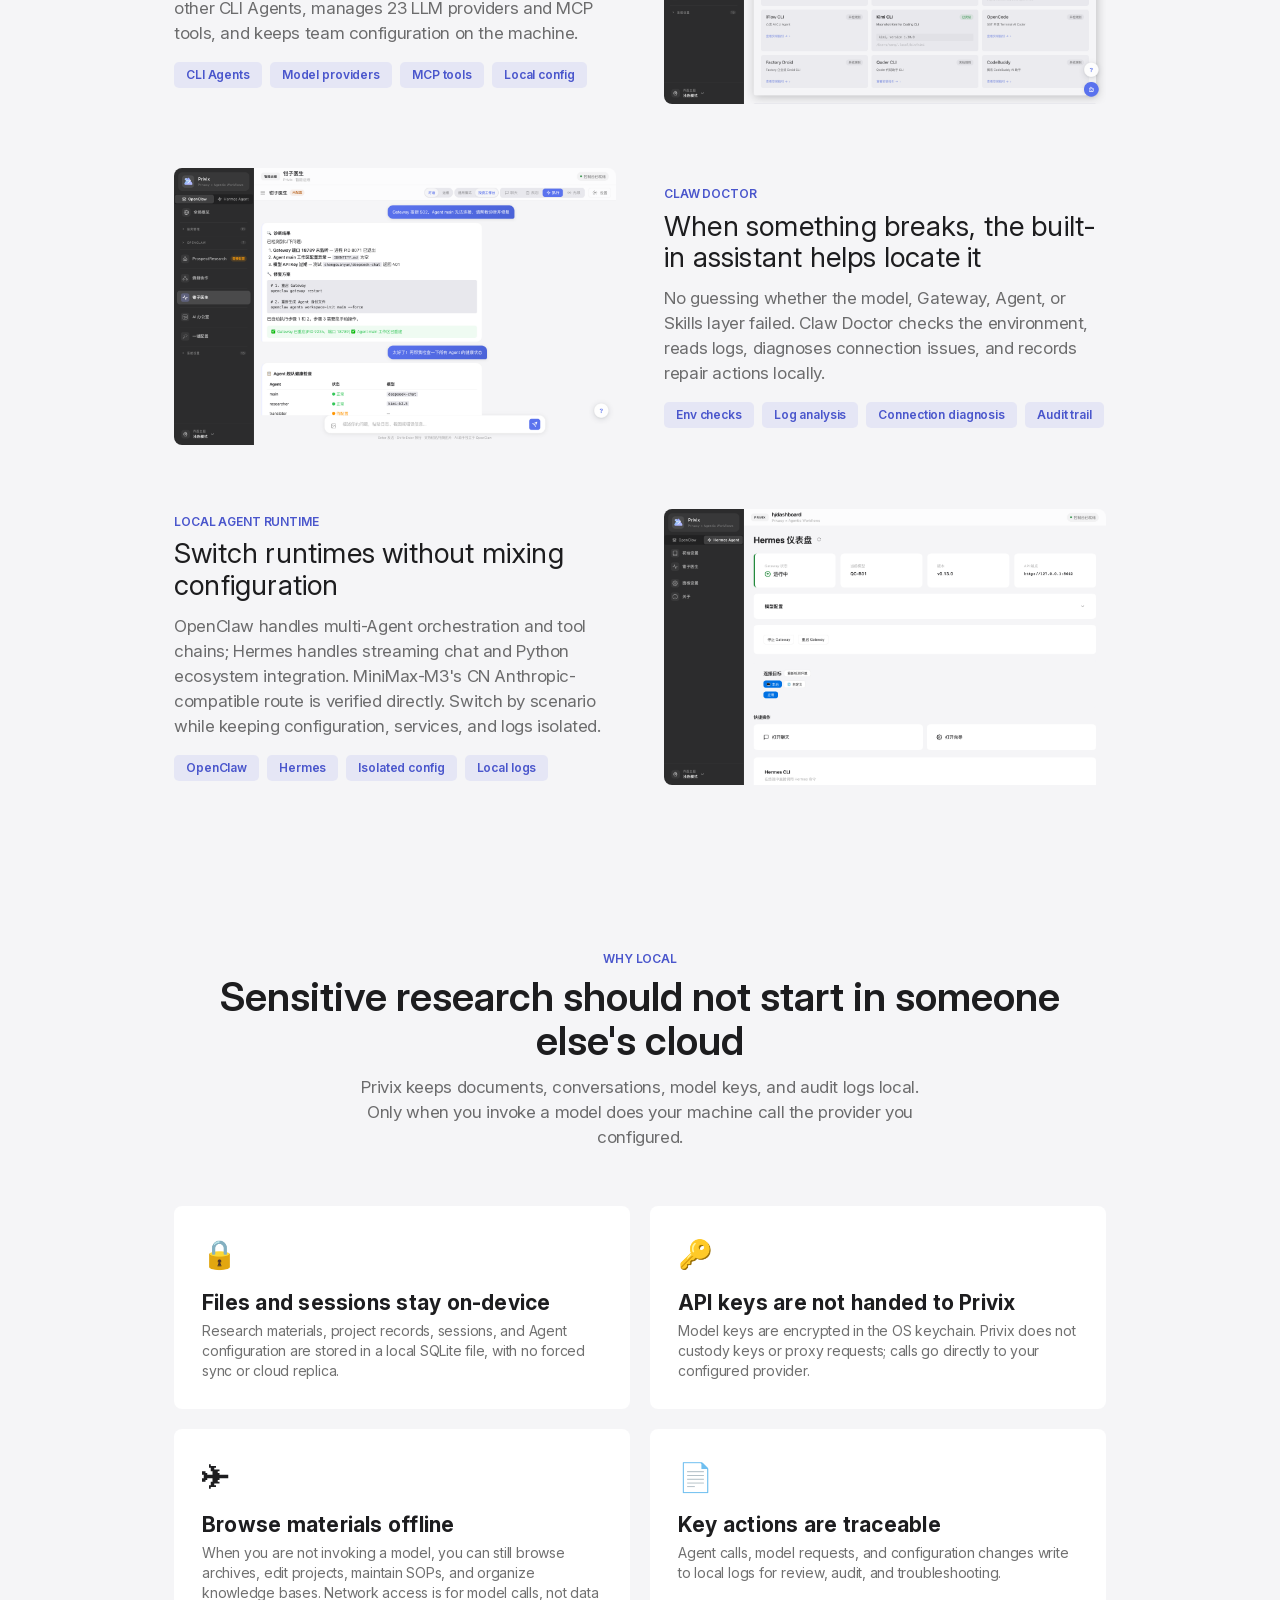
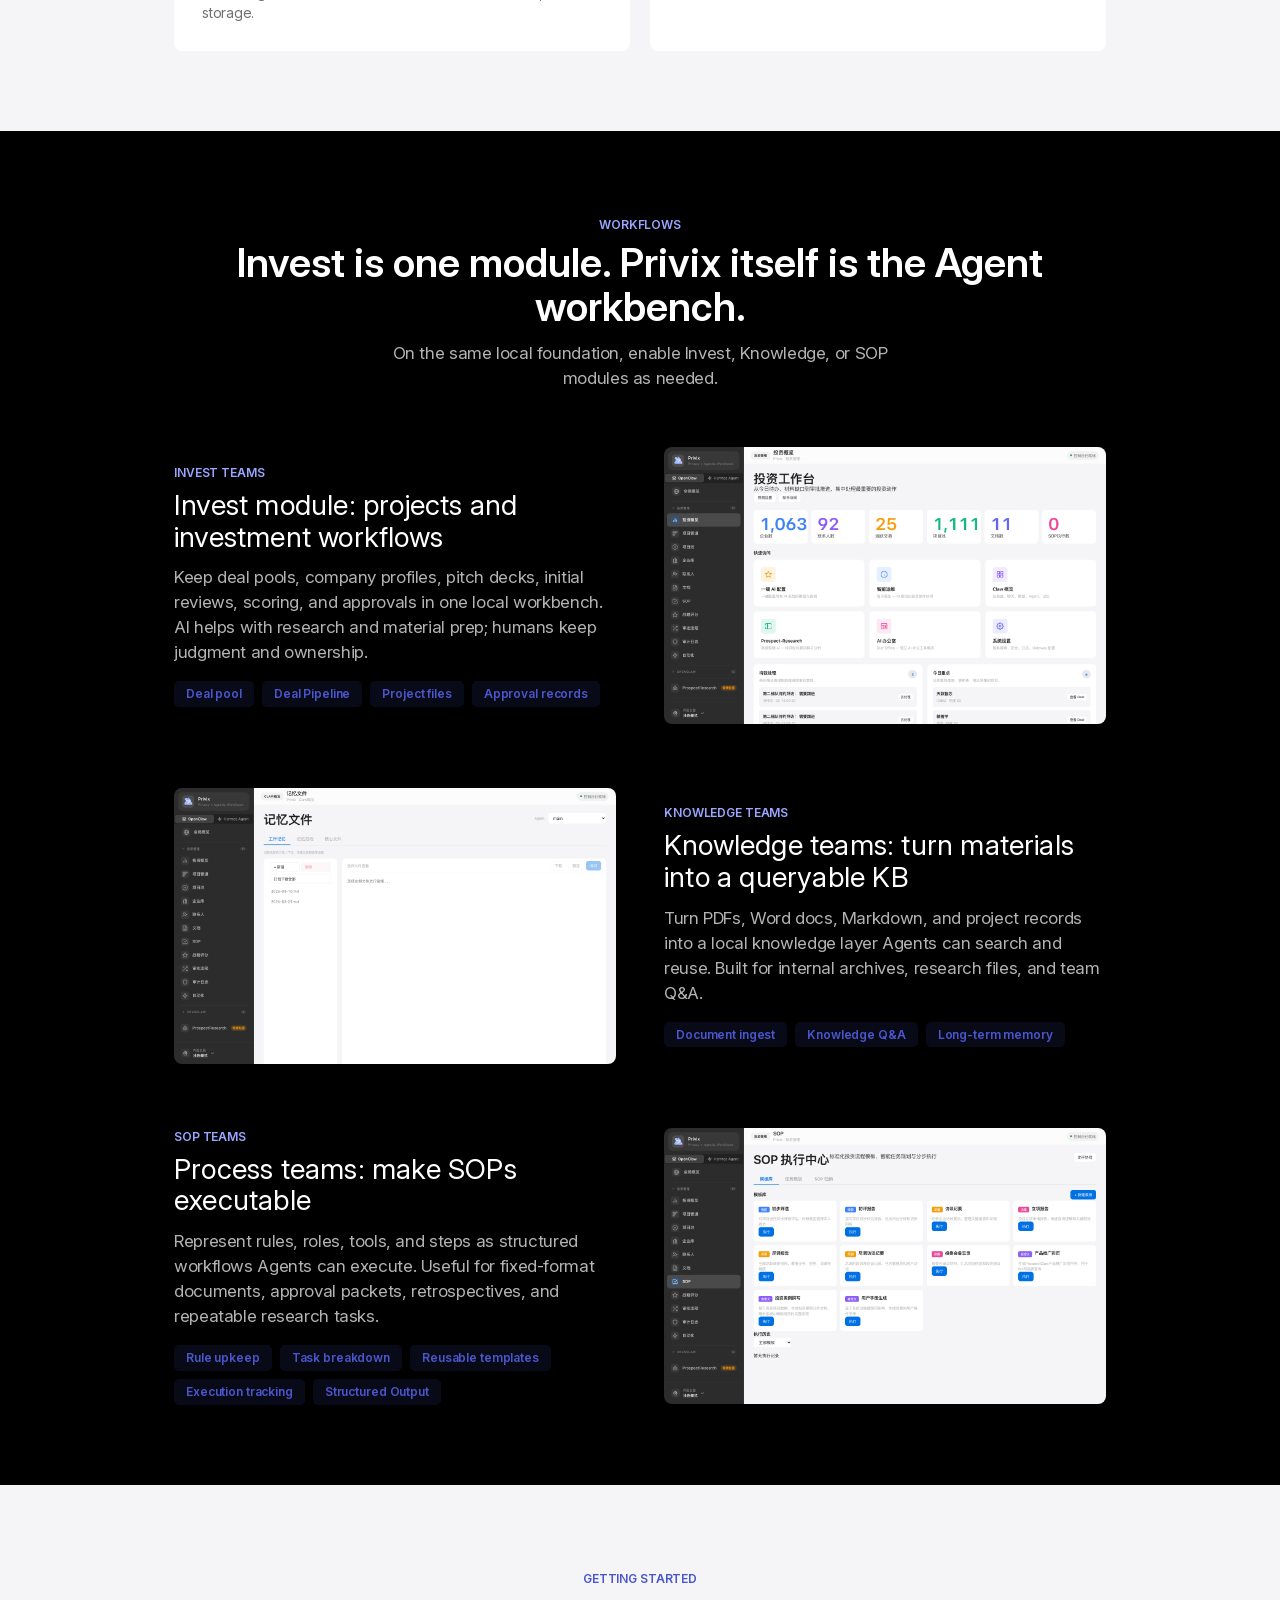
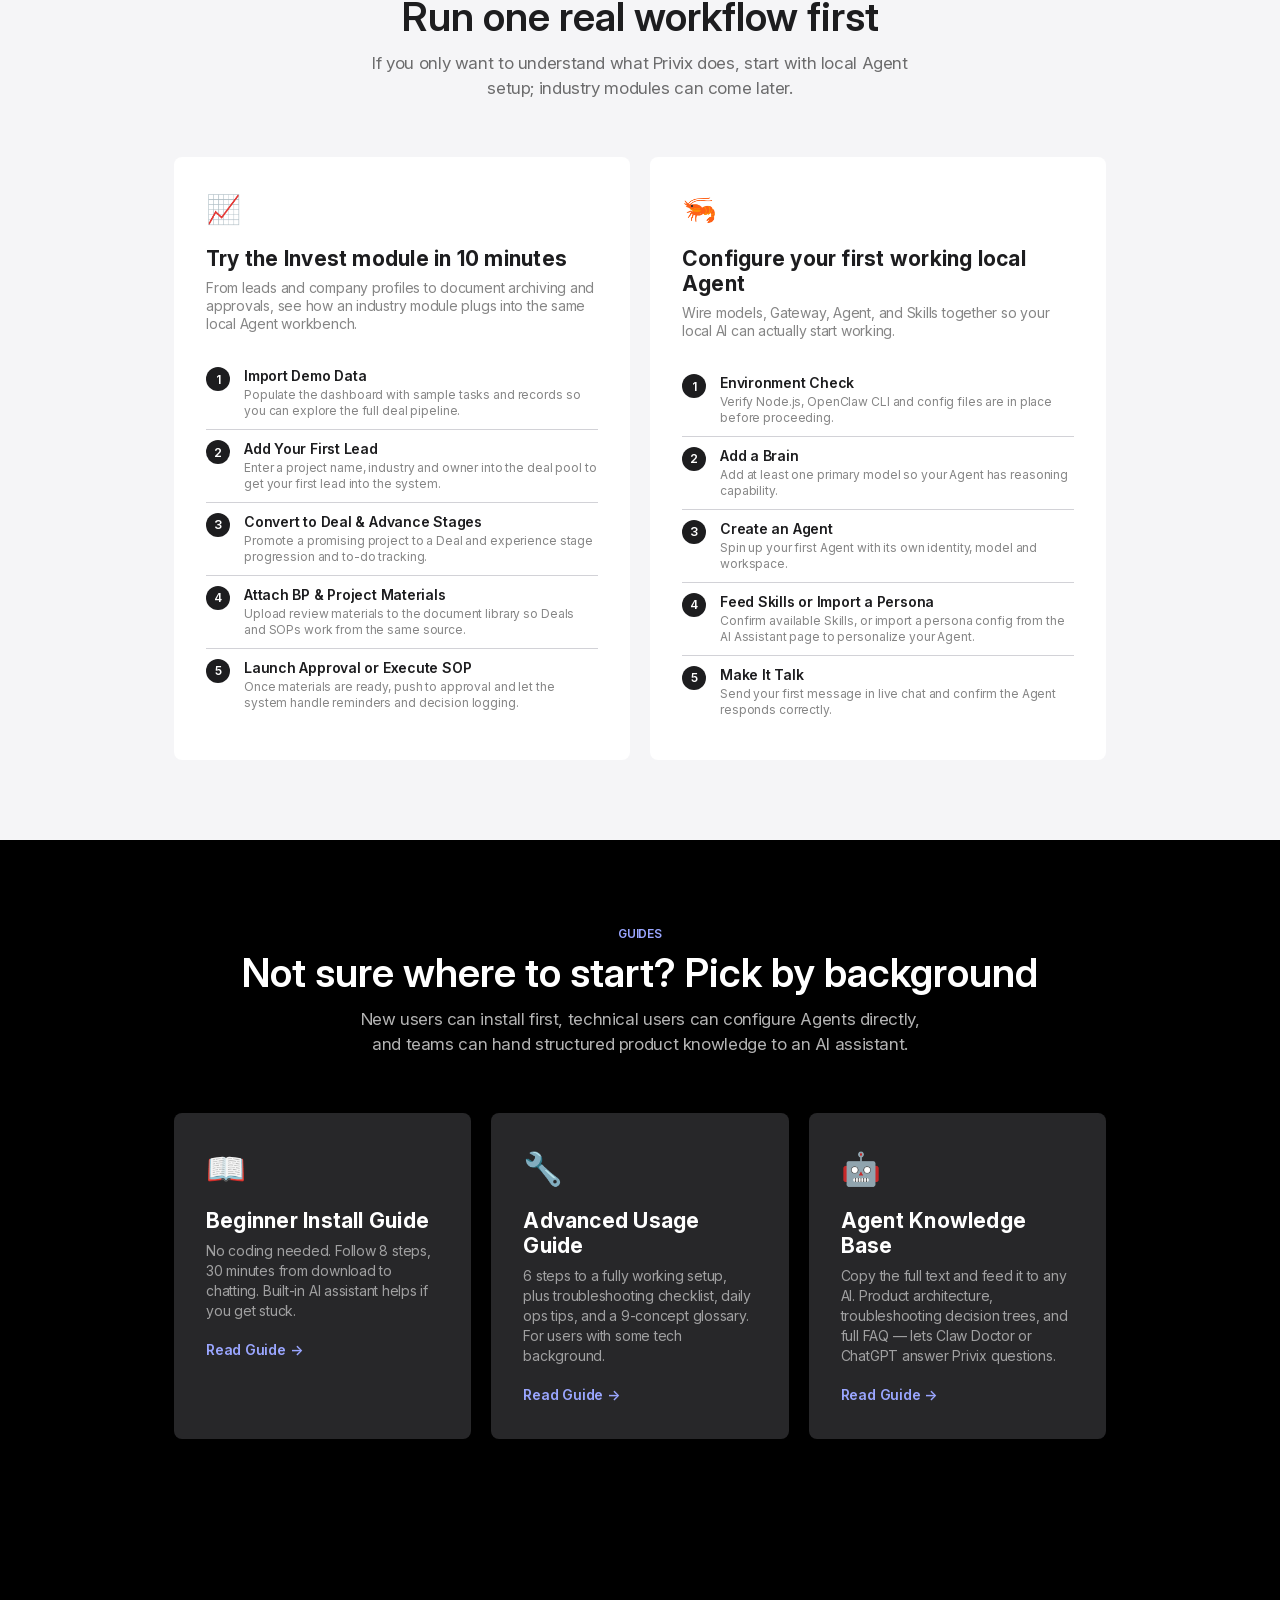
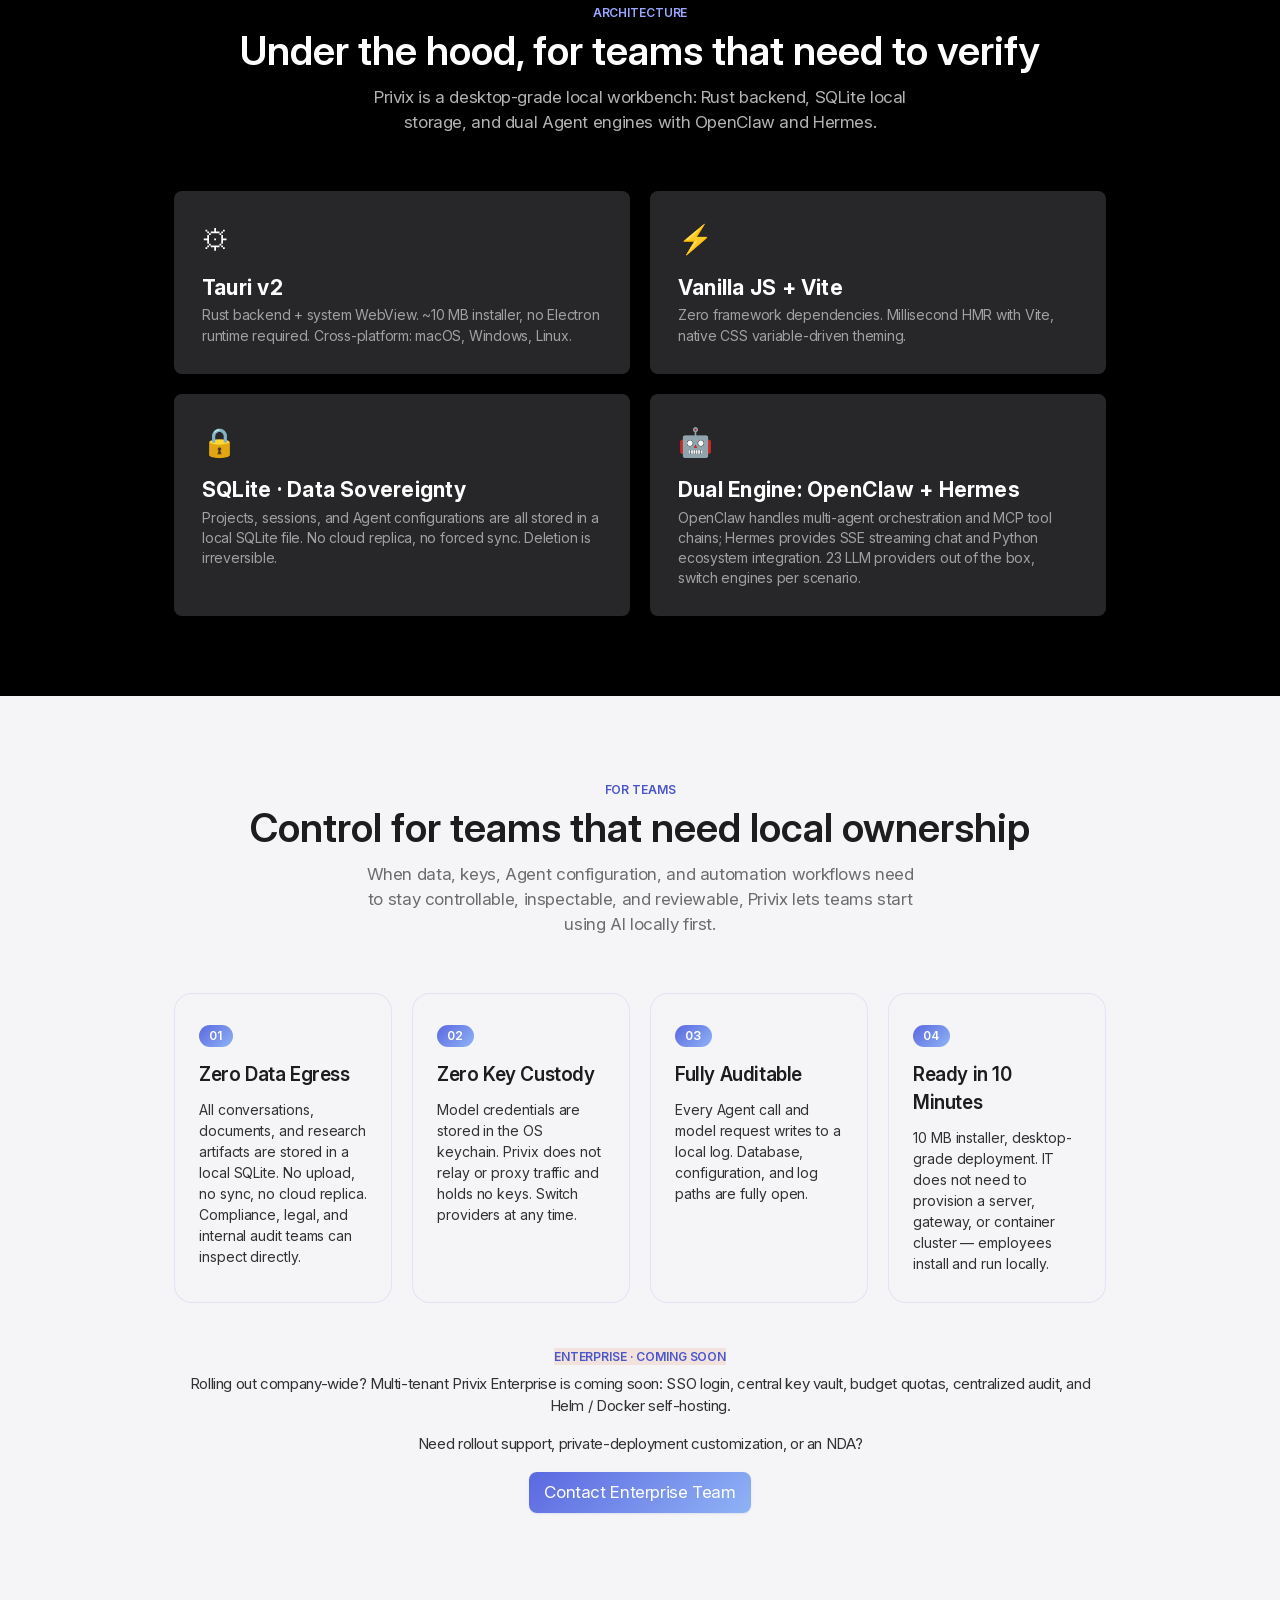
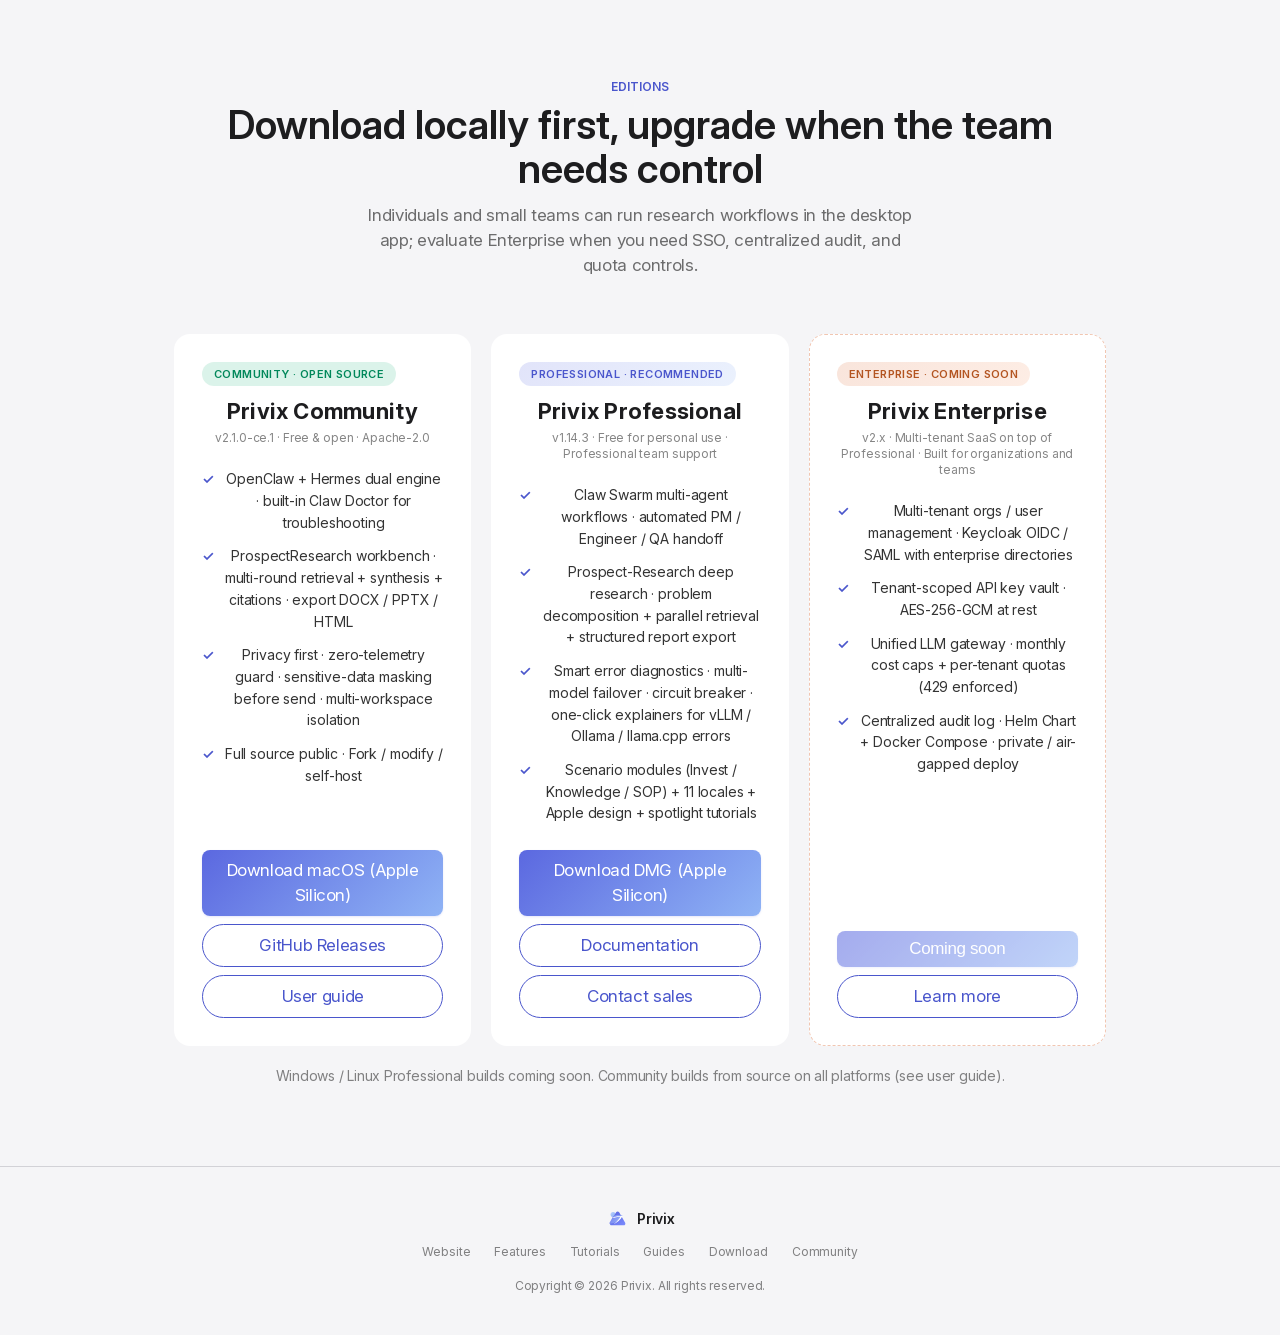
==== commit 9c35ec67: "release(v1.14.3): 官网下载 + 更新清单" ====
--- a/index.html
+++ b/index.html
@@ -54,9 +54,9 @@
         "name": "Privix",
         "applicationCategory": "BusinessApplication",
         "operatingSystem": "macOS",
-        "softwareVersion": "1.14.2",
+        "softwareVersion": "1.14.3",
         "url": "https://www.privix.cn/",
-        "downloadUrl": "https://www.privix.cn/downloads/Privix_1.14.2_aarch64.dmg",
+        "downloadUrl": "https://www.privix.cn/downloads/Privix_1.14.3_aarch64.dmg",
         "image": "https://www.privix.cn/screenshots/desktop-overview.png",
         "description": "Privix 是本地运行的 AI Agent 工作台，在本机管理模型、Agent、工具、知识库和自动化流程。",
         "publisher": {
@@ -649,14 +649,14 @@
       <div class="download-card edition-card reveal stagger-2">
         <div class="edition-badge edition-badge-pro" data-i18n="download.pro_badge">Professional · 推荐</div>
         <h3 class="download-card-title" data-i18n="download.pro_title">Privix 专业版</h3>
-        <p class="download-card-detail" data-i18n="download.pro_detail">v1.14.2 · 个人免费下载 · 专业团队支持</p>
+        <p class="download-card-detail" data-i18n="download.pro_detail">v1.14.3 · 个人免费下载 · 专业团队支持</p>
         <ul class="edition-features">
           <li data-i18n="download.pro_feat1">多 Agent 协同 · PM / 工程师 / QA 自动接力</li>
           <li data-i18n="download.pro_feat2">深度研究 · 问题拆解、并行检索、结构化报告</li>
           <li data-i18n="download.pro_feat3">报错诊断 · 多模型自动切换 · vLLM / Ollama / llama.cpp 的报错直接告诉你怎么办</li>
           <li data-i18n="download.pro_feat4">投资 / 知识库 / SOP 行业模块 · 11 语界面 · Apple 设计 · 聚光灯教程</li>
         </ul>
-        <a href="/downloads/Privix_1.14.2_aarch64.dmg" class="btn btn-primary" data-i18n="download.pro_cta">下载 DMG (Apple Silicon)</a>
+        <a href="/downloads/Privix_1.14.3_aarch64.dmg" class="btn btn-primary" data-i18n="download.pro_cta">下载 DMG (Apple Silicon)</a>
         <a href="#features" class="btn btn-outline" style="margin-top:8px" data-i18n="download.pro_cta_docs">查看文档</a>
         <a href="mailto:enterprise@privix.cn" class="btn btn-outline" style="margin-top:8px" data-i18n="download.pro_cta_contact">企业咨询</a>
       </div>
